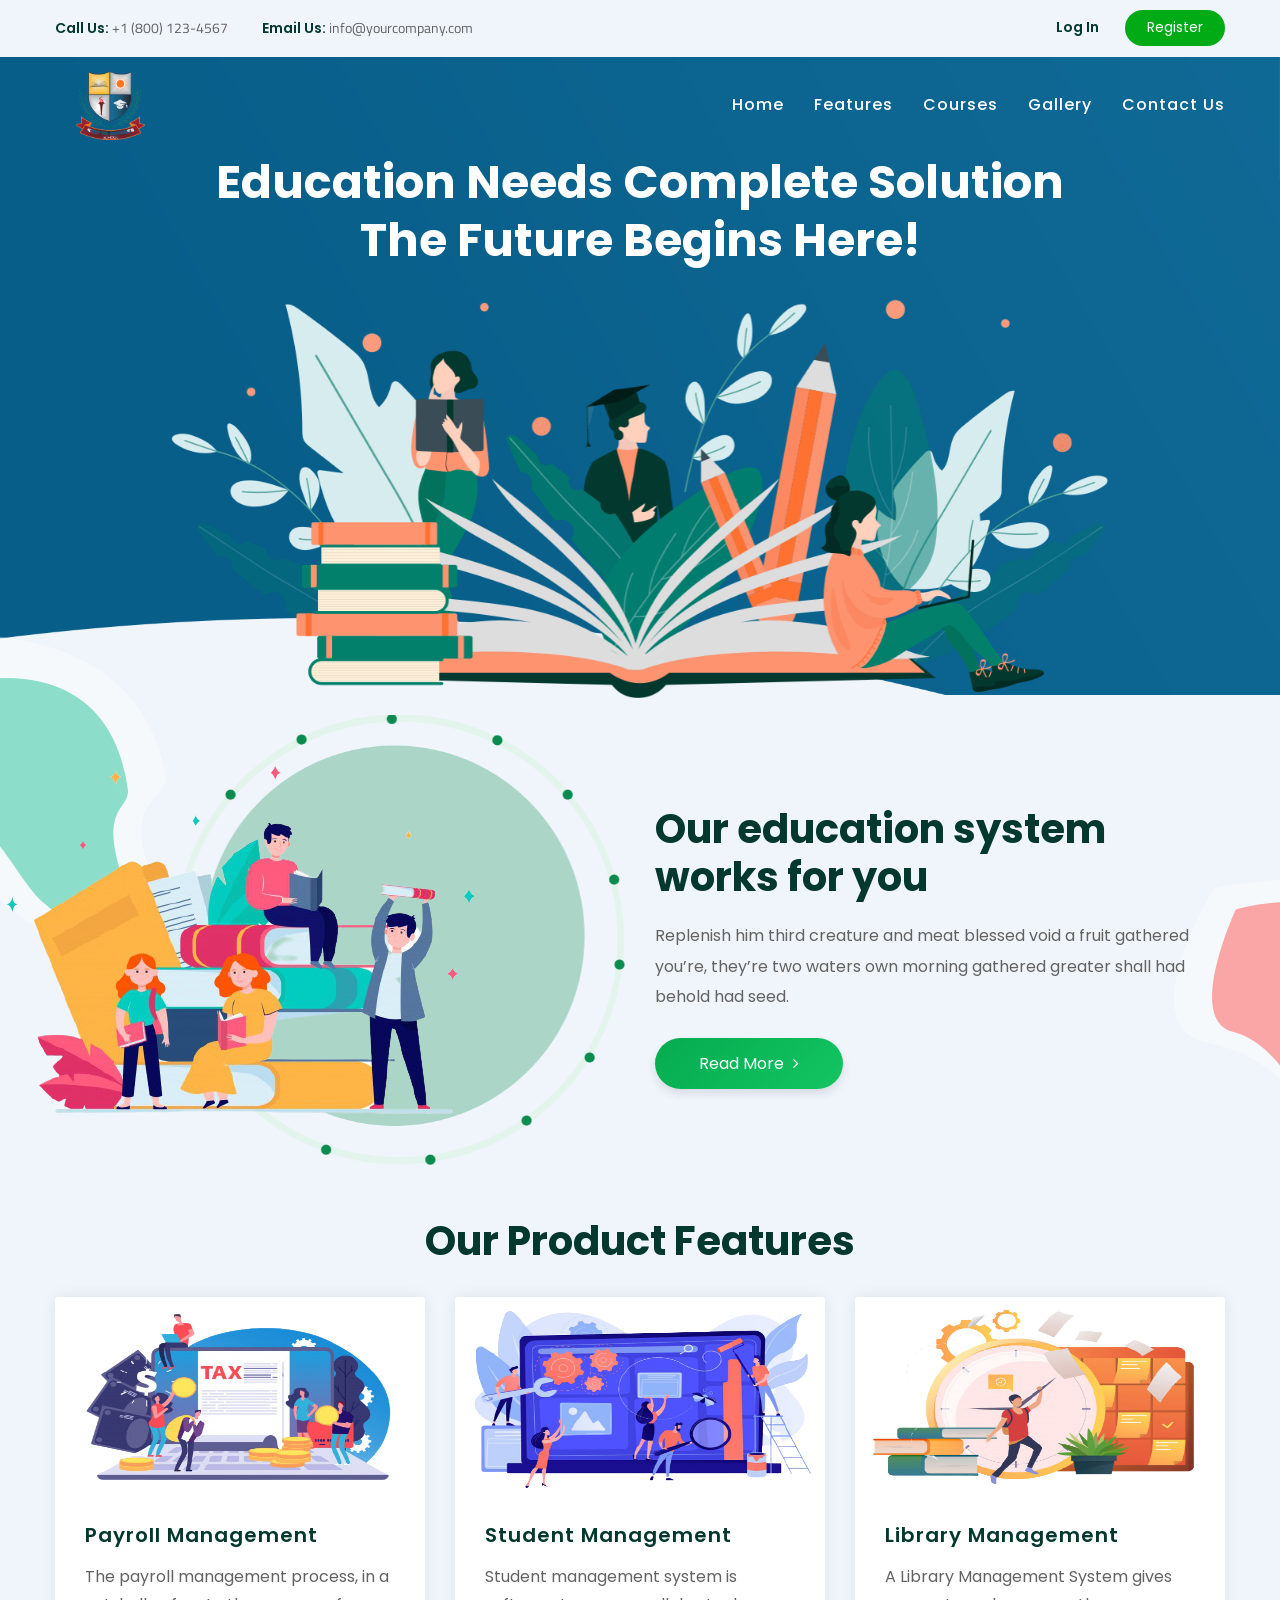
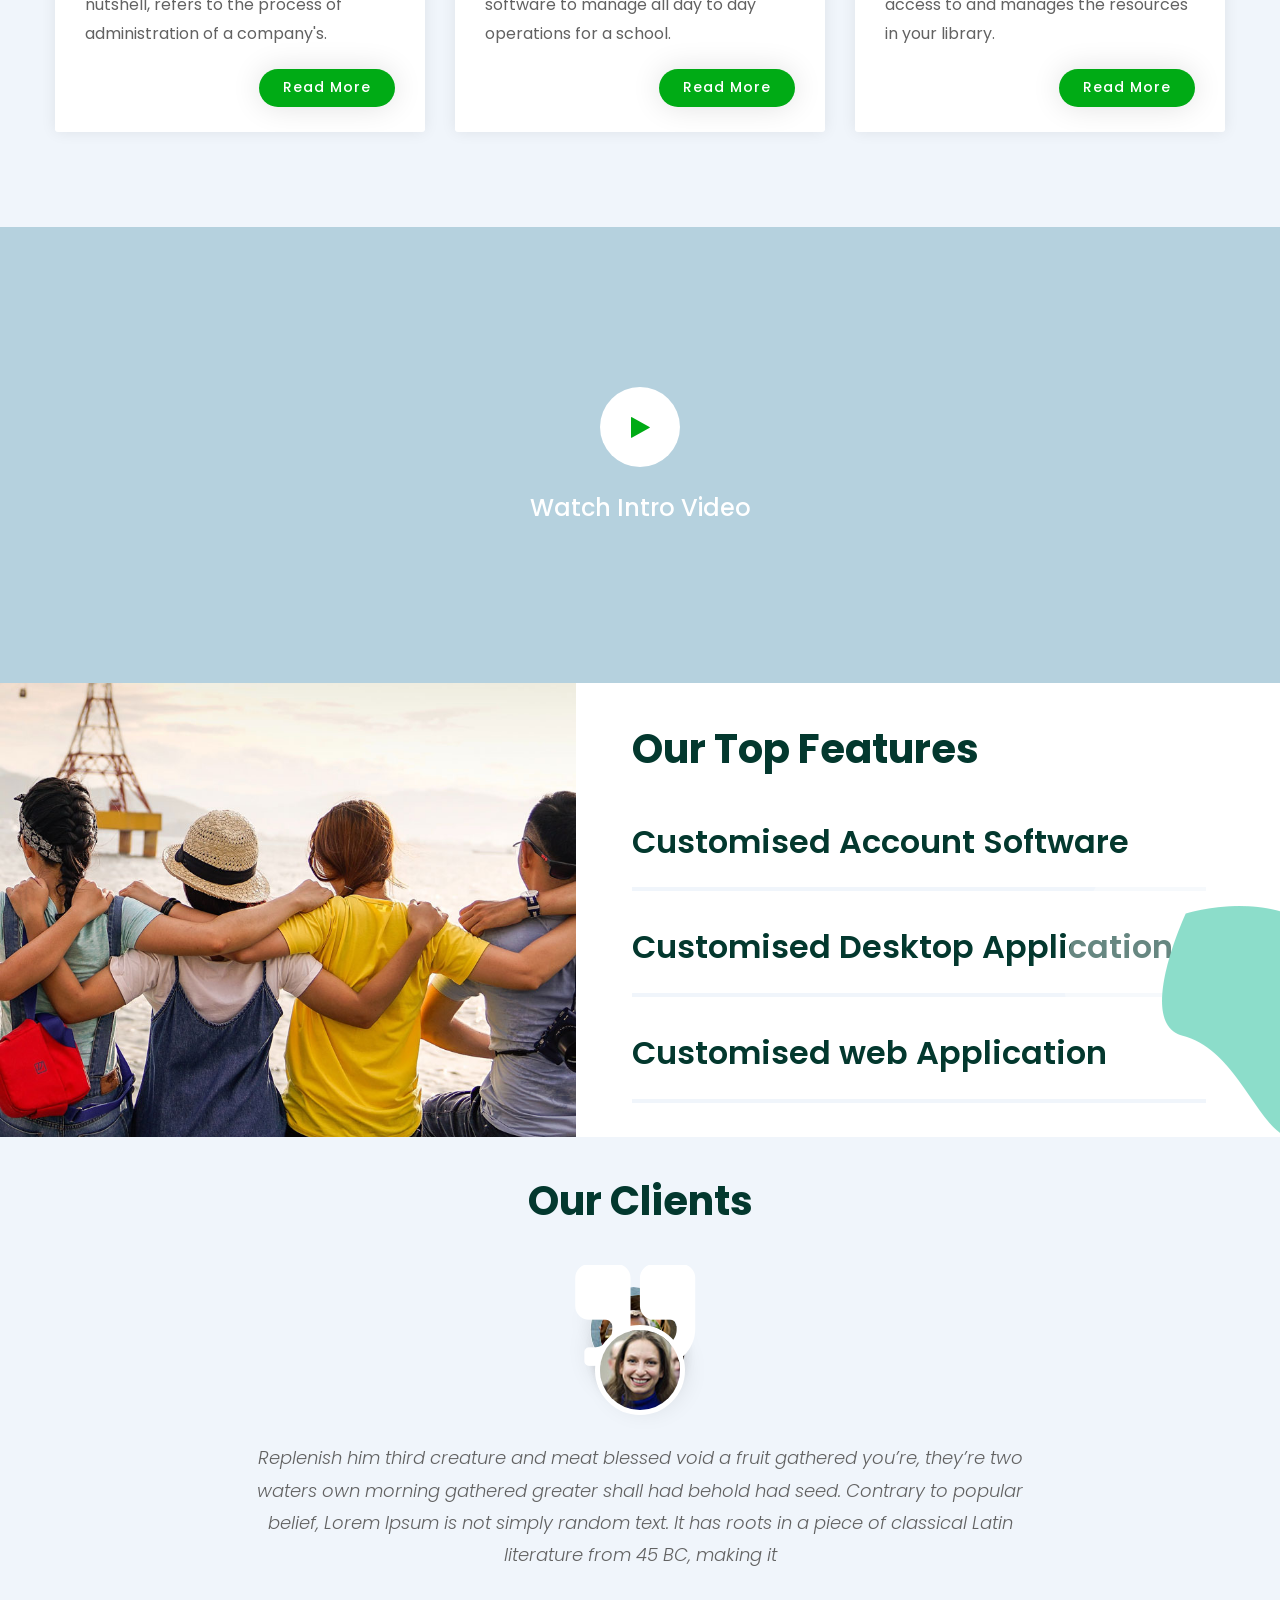
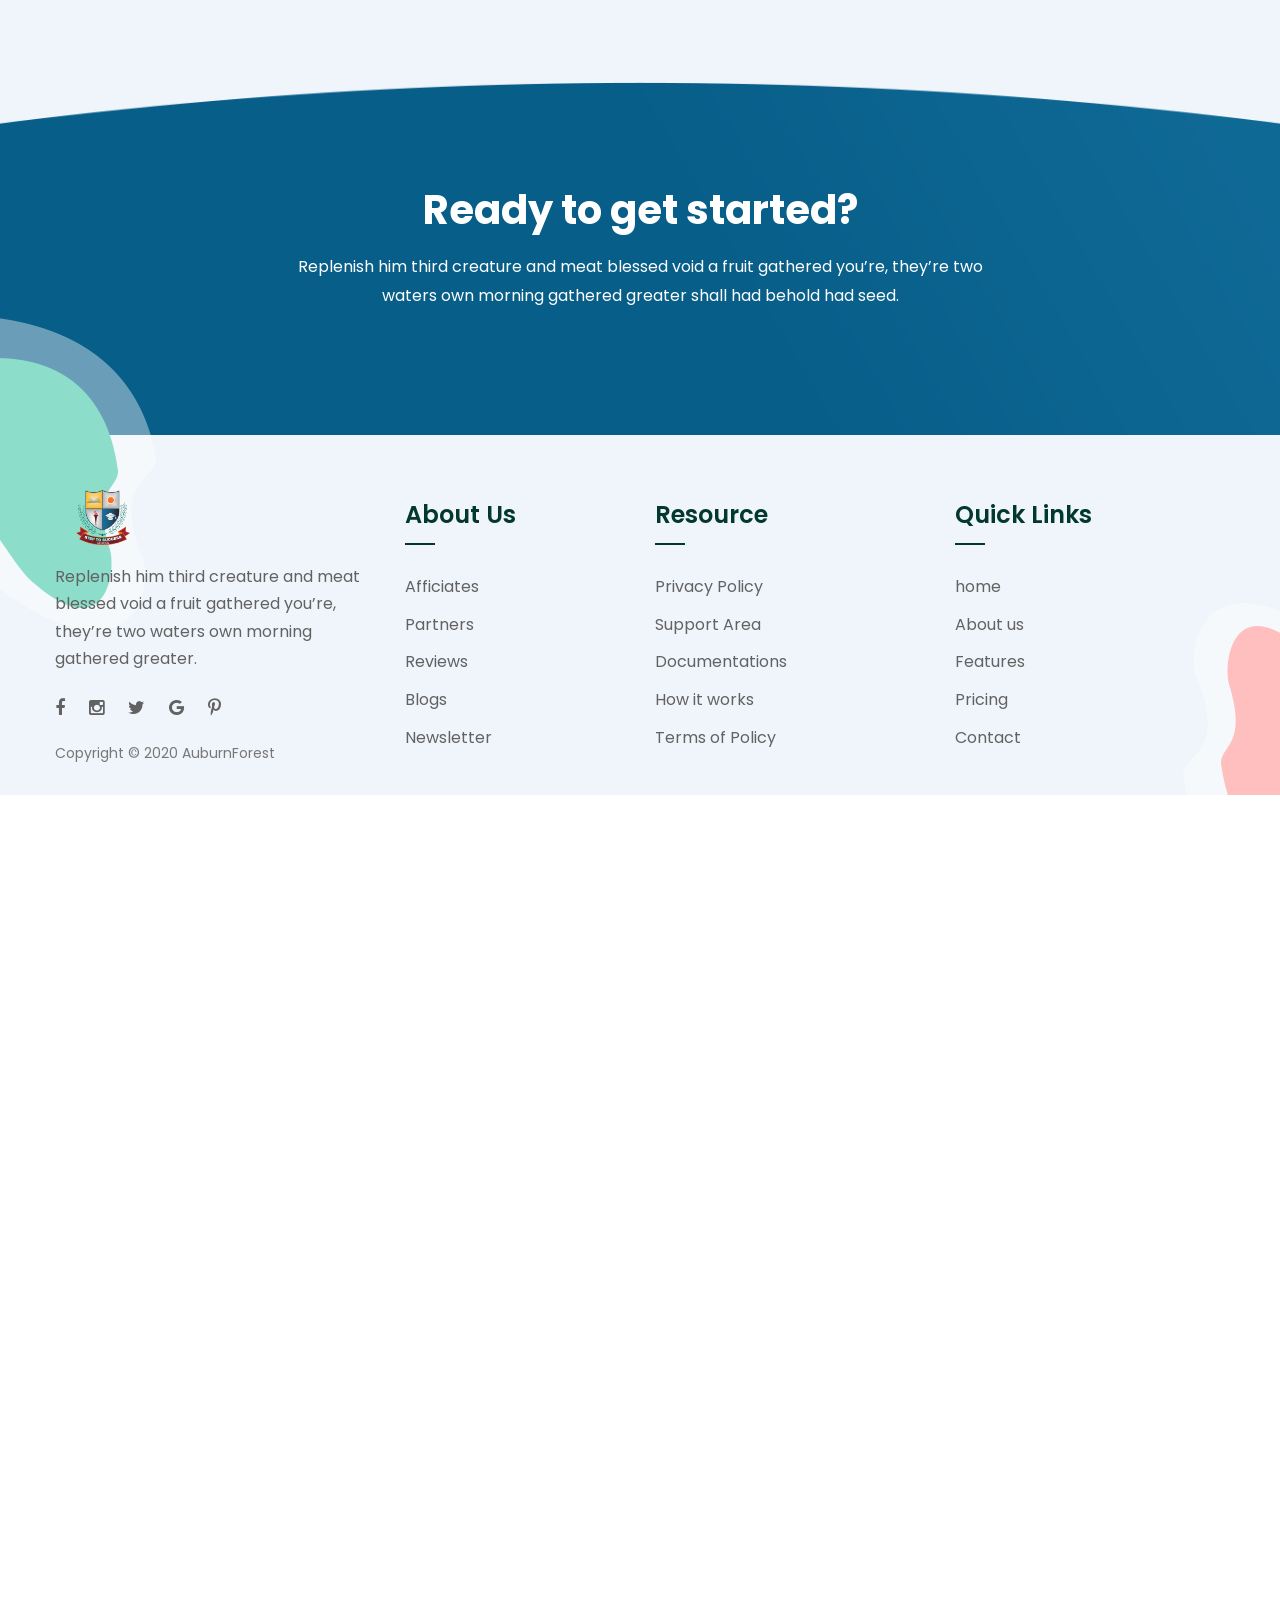
==== bootcamp/index.html @ 5988990e "04/02/21 eve" ====
<!DOCTYPE html>
<html>

<!-- Mirrored from demo.auburnforest.com/html/bootcamp/bootcamp/ by HTTrack Website Copier/3.x [XR&CO'2014], Fri, 29 Jan 2021 05:23:47 GMT -->
<head>
<meta charset="utf-8">
<title>Bootcamp HTML Template | Homepage</title>
<!-- Stylesheets -->
<link href="css/bootstrap.css" rel="stylesheet">
<link href="css/main.css" rel="stylesheet">
<link href="css/responsive.css" rel="stylesheet">

<link rel="shortcut icon" href="images/favicon.png" type="image/x-icon">
<link rel="icon" href="images/favicon.png" type="image/x-icon">

<link href="https://fonts.googleapis.com/css2?family=Poppins:wght@300;400;500;600;700;800;900&amp;family=Titillium+Web:wght@300;400;600;700;900&amp;display=swap" rel="stylesheet">

<!-- Responsive -->
<meta http-equiv="X-UA-Compatible" content="IE=edge">
<meta name="viewport" content="width=device-width, initial-scale=1.0, maximum-scale=1.0, user-scalable=0">

<!--[if lt IE 9]><script src="https://cdnjs.cloudflare.com/ajax/libs/html5shiv/3.7.3/html5shiv.js"></script><![endif]-->
<!--[if lt IE 9]><script src="js/respond.js"></script><![endif]-->
</head>

<body>

<div class="page-wrapper">
 	
    <!-- Preloader -->
    <div class="preloader"></div>

    <!-- Main Header-->
    <header class="main-header header-style-one">
		
		<!-- Header Top -->
        <div class="header-top">
            <div class="auto-container">
                <div class="clearfix">
				
					<!-- Top Left -->
                    <div class="top-left pull-left clearfix">
					
						<!-- Info List -->
                        <ul class="info-list">
							<li><span>Call Us:</span><a href="tel:+123-456-7890"> +1 (800) 123-4567</a></li>
							<li><span>Email Us:</span><a href="mailto:info@yourcompany.com"> info@yourcompany.com</a></li>
						</ul>
						
                    </div>
					
					<!-- Top Right -->
					<div class="top-right pull-right clearfix">
						<!-- Login Nav -->
						<ul class="login-nav">
							<li><a href="login.html">Log In</a></li>
							<li><a href="register.html">Register</a></li>
						</ul>
					</div>
					
                </div>
            </div>
		</div>
    	<!-- Header Upper -->
        <div class="header-upper">
        	<div class="auto-container">
            	<div class="clearfix">
                	
                	<div class="pull-left logo-box">
                    	<div class="logo"><a href="index-2.html"><img src="images/schlogo.png" class="logoimg" alt="" title="Bootcamp"></a></div>
                    </div>
                   	
                   	<div class="nav-outer clearfix">
						<!--Mobile Navigation Toggler-->
                        <div class="mobile-nav-toggler"><span class="icon flaticon-menu"></span></div>
						<!-- Main Menu -->
						<nav class="main-menu show navbar-expand-md">
							<div class="navbar-header">
								<button class="navbar-toggler" type="button" data-toggle="collapse" data-target="#navbarSupportedContent" aria-controls="navbarSupportedContent" aria-expanded="false" aria-label="Toggle navigation">
									<span class="icon-bar"></span>
									<span class="icon-bar"></span>
									<span class="icon-bar"></span>
								</button>
							</div>

							<div class="navbar-collapse collapse clearfix" id="navbarSupportedContent">
								<ul class="navigation clearfix">
									<li class=""><a href="index.html">Home</a>
										<!-- <ul>
											<li><a href="index-2.html">Home Page 01</a></li>
											<li><a href="index-3.html">Home Page 02</a></li>
											<li><a href="index-4.html">Home Page 03</a></li>
										</ul> -->
									</li>
									<!-- <li class="dropdown"><a href="#">Pages</a>
										<ul>
											<li><a href="price.html">Pricing</a></li>
											<li><a href="login.html">Login</a></li>
											<li><a href="register.html">Register</a></li>
											<li><a href="privacy.html">Privacy Policy</a></li>
											<li><a href="comming-soon.html">Coming Soon</a></li>
										</ul>
									</li> -->
									<li class="dropdown"><a href="ourfeatures.html">Features</a>
										<!-- <ul>
											<li><a href="price.html">Customised Accounting Software</a></li>
											<li><a href="ourfeatures.html">Our Features</a></li>
											<li><a href="sms.html">Student Management System</a></li>
											<li><a href="stms.html">Staff Management System</a></li>
											<li><a href="library.html">Library Management System</a></li>
											<li><a href="transport.html">Transport Management System</a></li>
											<li><a href="erpsolutions.html">ERP Solution</a></li>
											<li><a href="desktopsoftware.html">Customised Desktop Application</a></li>
											<li><a href="webapplication.html">Customised Web Application</a></li>
											<li><a href="comming-soon.html">Ecommerse</a></li>
											<li><a href="comming-soon.html">Online School ERP</a></li>
											<li><a href="comming-soon.html">Dedicated Server</a></li>
										</ul> -->
									</li>
									<li class="dropdown"><a href="#">Courses</a>
                                        <!-- <ul>
                                            <li><a href="course.html">Courses As Grid</a></li>
											<li><a href="course-list.html">Courses As List</a></li>
											<li><a href="course-path.html">Course Topics</a></li>
											<li><a href="course-lesson.html">Course Lesson</a></li>
											<li><a href="course-detail.html">Course Details</a></li>
                                        </ul> -->
                                    </li>
									<!-- <li class="dropdown"><a href="#">Books</a>
                                        <ul>
                                            <li><a href="books.html">Books</a></li>
                                            <li><a href="books-detail.html">Book Detail</a></li>
                                        </ul>
                                    </li> -->
									<li><a href="gallery.html">Gallery</a>
                                        <!-- <ul>
                                            <li><a href="intro-profile.html">Instructor Profile</a></li>
											<li><a href="student-profile.html">Student Profile</a></li>
											<li><a href="edit-profile.html">Edit Profile</a></li>
                                        </ul> -->
                                    </li>
									<!-- <li class="dropdown"><a href="#">Blog</a>
                                        <ul>
                                            <li><a href="blog.html">Blog</a></li>
											<li><a href="blog-detail.html">Blog Detail</a></li>
											<li><a href="error.html">Not Found / 404</a></li>
                                        </ul>
                                    </li> -->
									<li><a href="contact.html">Contact Us</a></li>
								</ul>
							</div>
							
						</nav>
						
					</div>
                   
                </div>
            </div>
		</div>
		
        <!-- End Header Upper -->
        
		<!-- Mobile Menu  -->
        <div class="mobile-menu">
            <div class="menu-backdrop"></div>
            <div class="close-btn"><span class="icon flaticon-multiply"></span></div>
            
            <nav class="menu-box">
                <div class="nav-logo"><a href="index-2.html"><img src="images/logo-5.png" alt="" title=""></a></div>
                <div class="menu-outer">
					<!--Here Menu Will Come Automatically Via Javascript / Same Menu as in Header-->
				</div>
            </nav>
        </div>
		<!-- End Mobile Menu -->
	
    </header>
    <!-- End Main Header -->
	
	<!-- Banner Section -->
	
    <section class="banner-section">
		<div class="pattern-layer" style="background-image: url(images/background/1.png)"></div>
		<div class="auto-container">

			<!-- Content Boxed -->
			<div class="content-boxed">
				<div class="inner-column  wow fadeInUp" data-wow-delay="300ms" data-wow-duration="2000ms" style="visibility: visible; animation-duration: 2000ms; animation-delay: 300ms; animation-name: fadeInUp;">
				
					<h1 class="cntbanner"><b>Education Needs Complete Solution</b><BR><b>The Future Begins Here!</b></h1>
					<!-- <div class="buttons-box">
						<a href="course.html" class="theme-btn btn-style-one"><span class="txt">Get Stared <i class="fa fa-angle-right"></i></span></a>
						<a href="course.html" class="theme-btn btn-style-two"><span class="txt">All Courses <i class="fa fa-angle-right"></i></span></a>
					</div> -->
				</div>
			</div>
		
			<!-- Image Boxed -->
			<div class="image titlt" data-tilt data-tilt-max="4">
				<p style="text-align: center;">
					<a href="images/resource/banner.png" data-fancybox="banner" data-caption="" class=""><img src="images/resource/banner.png" alt="" class="bnrimg" /></a>
				</p>
				
			</div>
			
			<!-- Search Boxed -->
			<!-- <div class="search-boxed">
				<div class="search-box">
					<form method="post" action="http://demo.auburnforest.com/html/bootcamp/bootcamp/contact.html">
						<div class="form-group">
							<input type="search" name="search-field" value="" placeholder="What do you want to learn?" required>
							<button type="submit"><span class="icon fa fa-search"></span></button>
						</div>
					</form>
				</div>
			</div> -->
			
		</div>
	</section>

	
	<!-- End Banner Section -->
	
	<!-- Education Section -->
	<section class="education-section">
		<div class="patern-layer-one paroller" data-paroller-factor="0.60" data-paroller-factor-lg="0.20" data-paroller-type="foreground" data-paroller-direction="vertical" style="background-image: url(images/icons/icon-1.png)"></div>
		<div class="patern-layer-two paroller" data-paroller-factor="0.60" data-paroller-factor-lg="-0.20" data-paroller-type="foreground" data-paroller-direction="vertical" style="background-image: url(images/icons/icon-2.png)"></div>
		<div class="auto-container">
			<div class="row clearfix  wow fadeInUp" data-wow-delay="300ms" data-wow-duration="2000ms" style="visibility: visible; animation-duration: 2000ms; animation-delay: 500ms; animation-name: fadeInUp;">
				
				<!-- Image Column -->
				<div class="image-column col-lg-6 col-md-12 col-sm-12">
					<div class="inner-column parallax-scene-1">
						<div>
							<img class="spin2" src="images/resource/spin.png" alt="" >
						</div>
						<div class="image parallax-layer" data-depth="0.30">
							<img src="images/resource/study.png" alt="" />
						</div>
					</div>
				</div>
				
				<!-- Content Column -->
				<div class="content-column col-lg-6 col-md-12 col-sm-12 ">
					<div class="inner-column">
						<h2>Our education system <br> works for you</h2>
						<div class="text">Replenish him third creature and meat blessed void a fruit gathered you’re, they’re two waters own morning gathered greater shall had behold had seed.</div>
						<a href="course.html" class="theme-btn btn-style-two"><span class="txt">Read More <i class="fa fa-angle-right"></i></span></a>
					</div>
				</div>
				
			</div>
		</div>
	</section>
	<!-- End Education Section -->
	
	<!-- Courses Section -->
	<section class="courses-section">
		<div class="auto-container" >
			<h2 style="text-align: center;font-weight: 700;color: #03382e; position: relative">Our Product Features</h2><br>
			<div class="row clearfix wow fadeInUp" data-wow-delay="600ms" data-wow-duration="2000ms" style="visibility: visible; animation-duration: 2000ms; animation-delay: 600ms; animation-name: fadeInUp;">
				
				<!-- Title Column -->

							
					
				
				<!-- Cource Block -->
				<div class="cource-block col-lg-4 col-md-6 col-sm-12">
					<div class="inner-box">
						<div class="image">
							<a href="course-detail.html"><img src="images/course/payroll.png" alt="" /></a>
						</div>
						<div class="lower-content">
							<div class="clearfix">
								<div class="pull-left">
									<h5><a href="ourfeatures.html">Payroll Management</a></h5>
								</div>
								<!-- <div class="pull-right">
									<div class="price">$140</div>
								</div> -->
							</div>
							<div class="text">The payroll management process, in a nutshell, refers to the process of administration of a company's.</div>
							<div class="clearfix">
								<!-- <div class="pull-left">
									<div class="students">125 Student</div>
								</div> -->
								<div class="pull-right">
									<a href="ourfeatures.html" class="enroll">Read More</a>
								</div>
							</div>
						</div>
					</div>
				</div>
				
				<!-- Cource Block -->
				<div class="cource-block col-lg-4 col-md-6 col-sm-12">
					<div class="inner-box">
						<div class="image">
							<a href="ourfeatures.html"><img src="images/course/web.png" alt="" /></a>
						</div>
						<div class="lower-content">
							<div class="clearfix">
								<div class="pull-left">
									<h5><a href="ourfeatures.html">Student Management</a></h5>
								</div>
								<!-- <div class="pull-right">
									<div class="price">$140</div>
								</div> -->
							</div>
							<div class="text">Student management system is software to manage all day to day operations for a school.</div>
							<div class="clearfix">
								<!-- <div class="pull-left">
									<div class="students">125 Student</div>
								</div> -->
								<div class="pull-right">
									<a href="ourfeatures.html" class="enroll">Read More</a>
								</div>
							</div>
						</div>
					</div>
				</div>
				
				<!-- Cource Block -->
				<div class="cource-block col-lg-4 col-md-6 col-sm-12">
					<div class="inner-box">
						<div class="image">
							<a href="ourfeatures.html"><img src="images/course/library.png" alt="" /></a>
						</div>
						<div class="lower-content">
							<div class="clearfix">
								<div class="pull-left">
									<h5><a href="ourfeatures.html">Library Management</a></h5>
								</div>
								<!-- <div class="pull-right">
									<div class="price">$140</div>
								</div> -->
							</div>
							<div class="text">A Library Management System gives access to and manages the resources in your library. </div>
							<div class="clearfix">
								<!-- <div class="pull-left">
									<div class="students">125 Student</div>
								</div> -->
								<div class="pull-right">
									<a href="ourfeatures.html" class="enroll">Read More</a>
								</div>
							</div>
						</div>
					</div>
				</div>
				
				<!-- Cource Block -->

				
			</div>
		</div>
	</section>
	<!-- End Courses Section -->
	
	<!-- Call To Action Section -->
	<!-- <section class="call-to-action-section">
		<div class="auto-container">
			<div class="row clearfix">
				
				
				<div class="title-column col-lg-6 col-md-12 col-sm-12">
					<div class="inner-column">
						
						<div class="sec-title">
							<h2>Live the experience <br> learn at your own pace</h2>
							<div class="text">Replenish him third creature and meat blessed void a fruit gathered you’re, they’re two waters.</div>
						</div>
					</div>
				</div>
				
				
				<div class="form-column col-lg-6 col-md-12 col-sm-12">
					<div class="inner-column">
						<div class="help">For Help?</div>
						<div class="search-box">
							<form method="post" action="http://demo.auburnforest.com/html/bootcamp/bootcamp/contact.html">
								<div class="form-group">
									<input type="search" name="search-field" value="" placeholder="What do you want to learn?" required>
									<button type="submit"><span class="icon fa fa-search"></span></button>
								</div>
							</form>
						</div>
					</div>
				</div>
				
			</div>
		</div>
	</section> -->
	<!-- End Call To Action Section -->
	
	<!-- Video Section -->
	<section class="video-section" style="background-image: url(images/resource/sch3.jpg)">
		<div class="auto-container wow fadeInUp" data-wow-delay="600ms" data-wow-duration="2000ms" style="visibility: visible; animation-duration: 2000ms; animation-delay: 600ms; animation-name: fadeInUp;">
			<a href="https://www.youtube.com/watch?v=kxPCFljwJws" class="lightbox-image video-box"><span class="fa fa-play"><i class="ripple"></i></span></a>
			<h4>Watch Intro Video</h4>
		</div>
	</section>
	<!-- End Video Section -->
	
	<!-- Achievement Section -->
	<!-- <section class="achievements-section">
		<div class="auto-container">
		
			<div class="sec-title centered">
				<h2>Our achievements</h2>
				<div class="text">Replenish him third creature and meat blessed void a fruit gathered you’re, they’re <br> two waters own morning gathered greater shall had behold had seed.</div>
			</div>
			
			
			<div class="fact-counter">
				<div class="row clearfix">

				
					<div class="column counter-column col-lg-4 col-md-6 col-sm-12">
						<div class="inner wow fadeInLeft" data-wow-delay="0ms" data-wow-duration="1500ms">
							<div class="content">
								<div class="icon-box">
									<span class="icon flaticon-course"></span>
								</div>
								<h4 class="counter-title">Total Courses</h4>
								<div class="count-outer count-box">
									<span class="count-text" data-speed="2000" data-stop="50">0</span>+
								</div>
							</div>
						</div>
					</div>

				
					<div class="column counter-column col-lg-4 col-md-6 col-sm-12">
						<div class="inner wow fadeInUp" data-wow-delay="0ms" data-wow-duration="1500ms">
							<div class="content">
								<div class="icon-box">
									<span class="icon flaticon-course-1"></span>
								</div>
								<h4 class="counter-title">Total Student</h4>
								<div class="count-outer count-box alternate">
									<span class="count-text" data-speed="3000" data-stop="45">0</span>K+
								</div>
							</div>
						</div>
					</div>

					
					<div class="column counter-column col-lg-4 col-md-6 col-sm-12">
						<div class="inner wow fadeInRight" data-wow-delay="0ms" data-wow-duration="1500ms">
							<div class="content">
								<div class="icon-box">
									<span class="icon flaticon-world"></span>
								</div>
								<h4 class="counter-title">Global Position</h4>
								<div class="count-outer count-box">
									<span class="count-text" data-speed="4000" data-stop="115">0</span>
								</div>
							</div>
						</div>
					</div>

				</div>
				
			</div>
		</div>
	</section> -->

	
	<!-- Fluid Section One -->
    <section class="fluid-section-one">
		<div class="patern-layer-one paroller" data-paroller-factor="0.60" data-paroller-factor-lg="0.20" data-paroller-type="foreground" data-paroller-direction="vertical" style="background-image: url(images/icons/icon-1.png)"></div>
    	<div class="outer-container clearfix wow fadeInUp" data-wow-delay="600ms" data-wow-duration="2000ms" style="visibility: visible; animation-duration: 2000ms; animation-delay: 600ms; animation-name: fadeInUp;">
        	
			<!-- Image Column -->
            <div class="image-column" style="background-image:url(images/resource/image-1.jpg)">
            	<figure class="image-box"><img src="images/resource/image-1.jpg" alt=""></figure>
            </div>
			
            <!-- Content Column -->
            <div class="content-column">
            	<div class="inner-column">
					<div class="clearfix">
						<div class="pull-left">
							<h2>Our Top Features</h2>
						</div>
						<!-- <div class="pull-right">
							<a href="course-detail.html" class="events">All Events</a>
						</div> -->
					</div>
					
					<!-- Blocks Outer -->
					<div class="blocks-outer">
						
						<!-- Event Block -->
						<div class="event-block">
							<div class="inner-box">
								<div class="clearfix">
									<!-- Event Date -->
									<!-- <div class="event-date clearfix"><span class="date">21</span>JAN 2020</div>
									
									<ul class="event-list">
										<li><a href="course-detail.html">ART & DESIGN</a></li>
										<li><a href="course-detail.html">PAINTING</a></li>
									</ul> -->
								</div>
								<h3><a href="#">Customised Account Software</a></h3>
							</div>
						</div>
						
						<!-- Event Block -->
						<div class="event-block">
							<div class="inner-box">
								<div class="clearfix">
									<!-- Event Date -->
									<!-- <div class="event-date clearfix"><span class="date">15</span>Mar 2020</div>
									
									<ul class="event-list">
										<li><a href="course-detail.html">ART & DESIGN</a></li>
										<li><a href="course-detail.html">PAINTING</a></li>
									</ul> -->
								</div>
								<h3><a href="course-detail.html">Customised Desktop Application</a></h3>
							</div>
						</div>
						
						<!-- Event Block -->
						<div class="event-block">
							<div class="inner-box">
								<div class="clearfix">
									<!-- Event Date -->
									<!-- <div class="event-date clearfix"><span class="date">21</span>mar 2020</div>
								
									<ul class="event-list">
										<li><a href="course-detail.html">ART & DESIGN</a></li>
										<li><a href="course-detail.html">PAINTING</a></li>
									</ul> -->
								</div>
								<h3><a href="course-detail.html">Customised web Application</a></h3>
							</div>
						</div>
						
					</div>
					
				</div>
			</div>
			
		</div>
	</section>
	
	<!-- News Section -->
	<!-- <section class="news-section">
		<div class="auto-container">
			<div class="row clearfix">
				
				
				<div class="title-column col-lg-6 col-md-12 col-sm-12">
					<div class="inner-column">
						
						<div class="sec-title">
							<h2>Our Latest blog posts</h2>
							<div class="text">Replenish him third creature and meat blessed void a fruit gathered you’re, they’re two waters own morning gathered greater shall had behold had seed.</div>
						</div>
						<a href="course.html" class="theme-btn btn-style-three"><span class="txt">All Blog Post <i class="fa fa-angle-right"></i></span></a>
					</div>
				</div>
				
				
				<div class="news-block col-lg-6 col-md-12 col-sm-12">
					<div class="inner-box">
						<div class="image">
							<a href="blog-detail.html"><img src="images/resource/news-1.jpg" alt="" /></a>
						</div>
						<div class="lower-content">
							<h3><a href="blog-detail.html">To apply signal detection theory</a></h3>
							<div class="text">Replenish him third creature and meat blessed void a fruit gathered you’re, they’re two waters</div>
							<a href="blog-detail.html" class="read-more">Continue Reading</a>
						</div>
					</div>
				</div>
				
			</div>
		</div>
	</section> -->
	
	
	<!-- Testimonial Section -->
	<section class="testimonial-section">
		<div class="auto-container wow fadeInUp" data-wow-delay="600ms" data-wow-duration="2000ms" style="visibility: visible; animation-duration: 2000ms; animation-delay: 600ms; animation-name: fadeInUp;">
			<!-- Sec Title -->
			<div class="sec-title centered">
				<h2>Our Clients</h2>
			</div>
			
			<!-- Authors Box -->
			<div class="authors-box">
				<div class="author-one"><img src="images/resource/author-2.jpg" alt="" /></div>
				<div class="author-two"><img src="images/resource/author-3.jpg" alt="" /></div>
				<div class="author-three"><img src="images/resource/author-4.jpg" alt="" /></div>
				<div class="author-four"><img src="images/resource/author-5.jpg" alt="" /></div>
				
				<div class="author-five"><img src="images/resource/author-6.jpg" alt="" /></div>
				<div class="author-six"><img src="images/resource/author-7.jpg" alt="" /></div>
				<div class="author-seven"><img src="images/resource/author-8.jpg" alt="" /></div>
				<div class="author-eight"><img src="images/resource/author-9.jpg" alt="" /></div>
			</div>
			
			<div class="single-item-carousel owl-carousel owl-theme">
				
				<!-- Testimonial Block Two -->
				<div class="testimonial-block">
					<div class="inner-box">
						<div class="image-box">
							<div class="quote-icon flaticon-quote-5"></div>
							<div class="image">
								<img src="images/resource/author-1.jpg" alt="" />
							</div>
						</div>
						<div class="text">Replenish him third creature and meat blessed void a fruit gathered you’re, they’re two waters own morning gathered greater shall had behold had seed. Contrary to popular belief, Lorem Ipsum is not simply random text. It has roots in a piece of classical Latin literature from 45 BC, making it</div>
					</div>
				</div>
				
				<!-- Testimonial Block Two -->
				<div class="testimonial-block">
					<div class="inner-box">
						<div class="image-box">
							<div class="image">
								<img src="images/resource/author-5.jpg" alt="" />
							</div>
						</div>
						<div class="text">Replenish him third creature and meat blessed void a fruit gathered you’re, they’re two waters own morning gathered greater shall had behold had seed. Contrary to popular belief, Lorem Ipsum is not simply random text. It has roots in a piece of classical Latin literature from 45 BC, making it</div>
					</div>
				</div>
				
				<!-- Testimonial Block Two -->
				<div class="testimonial-block">
					<div class="inner-box">
						<div class="image-box">
							<div class="image">
								<img src="images/resource/author-5.jpg" alt="" />
							</div>
						</div>
						<div class="text">Replenish him third creature and meat blessed void a fruit gathered you’re, they’re two waters own morning gathered greater shall had behold had seed. Contrary to popular belief, Lorem Ipsum is not simply random text. It has roots in a piece of classical Latin literature from 45 BC, making it</div>
					</div>
				</div>
				
			</div>
			
		</div>
	</section>
	<!-- End Testimonial Section -->
	
	<!-- Call To Action Section Two -->
	<section class="call-to-action-section-two" style="background-image: url(images/background/3.png)">
		<div class="auto-container wow fadeInUp" data-wow-delay="600ms" data-wow-duration="2000ms" style="visibility: visible; animation-duration: 2000ms; animation-delay: 600ms; animation-name: fadeInUp;">
			<div class="content">
				<h2>Ready to get started?</h2>
				<div class="text">Replenish him third creature and meat blessed void a fruit gathered you’re, they’re two <br> waters own morning gathered greater shall had behold had seed.</div>
				<!-- <div class="buttons-box">
					<a href="course.html" class="theme-btn btn-style-one"><span class="txt">Get Stared <i class="fa fa-angle-right"></i></span></a>
					<a href="course.html" class="theme-btn btn-style-two"><span class="txt">All Courses <i class="fa fa-angle-right"></i></span></a>
				</div> -->
			</div>
		</div>
	</section>
	<!-- End Call To Action Section Two -->
	
	<!--Main Footer-->
    <footer class="main-footer">
		<!-- Pattern Layer -->
		<div class="pattern-layer paroller" data-paroller-factor="0.60" data-paroller-factor-lg="0.20" data-paroller-type="foreground" data-paroller-direction="vertical" style="background-image:url(images/icons/icon-1.png)"></div>
		<div class="pattern-layer-two" data-paroller-factor="0.60" data-paroller-factor-lg="0.20" data-paroller-type="foreground" data-paroller-direction="vertical" style="background-image:url(images/icons/icon-3.png)"></div>
		<div class="auto-container wow fadeInUp" data-wow-delay="600ms" data-wow-duration="2000ms" style="visibility: visible; animation-duration: 2000ms; animation-delay: 600ms; animation-name: fadeInUp;">
		
        	<!-- Widgets Section -->
            <div class="widgets-section">
            	<div class="row clearfix">
                	
                    <!-- Big Column -->
                    <div class="big-column col-lg-6 col-md-12 col-sm-12">
                        <div class="row clearfix">
							
							<!--Footer Column-->
                            <div class="footer-column col-lg-7 col-md-6 col-sm-12">
                                <div class="footer-widget logo-widget">
									<div class="logo">
                                    	<a href="index-2.html"><img src="images/schlogo.png" alt="" class="logoimg" /></a>
                                    </div>
									<div class="text">Replenish him third creature and meat blessed void a fruit gathered you’re, they’re two waters own morning gathered greater.</div>
									<div class="social-box">
										<a href="#" class="fa fa-facebook"></a>
										<a href="#" class="fa fa-instagram"></a>
										<a href="#" class="fa fa-twitter"></a>
										<a href="#" class="fa fa-google"></a>
										<a href="#" class="fa fa-pinterest-p"></a>
									</div>
									<div class="copyright">Copyright &copy; 2020 AuburnForest</div>
								</div>
							</div>
							
							<!--Footer Column-->
                            <div class="footer-column col-lg-5 col-md-6 col-sm-12">
                                <div class="footer-widget links-widget">
									<h4>About Us</h4>
									<ul class="links-widget">
										<li><a href="#">Afficiates</a></li>
										<li><a href="#">Partners</a></li>
										<li><a href="#">Reviews</a></li>
										<li><a href="#">Blogs</a></li>
										<li><a href="#">Newsletter</a></li>
									</ul>
								</div>
							</div>
							
						</div>
					</div>
					
					<!-- Big Column -->
                    <div class="big-column col-lg-6 col-md-12 col-sm-12">
                        <div class="row clearfix">
							
							<!--Footer Column-->
                            <div class="footer-column col-lg-6 col-md-6 col-sm-12">
                                <div class="footer-widget links-widget">
									<h4>Resource</h4>
									<ul class="links-widget">
										<li><a href="#">Privacy Policy</a></li>
										<li><a href="#">Support Area</a></li>
										<li><a href="#">Documentations</a></li>
										<li><a href="#">How it works</a></li>
										<li><a href="#">Terms of Policy</a></li>
									</ul>
								</div>
							</div>
							
							<!--Footer Column-->
                            <div class="footer-column col-lg-6 col-md-6 col-sm-12">
                                <div class="footer-widget links-widget">
									<h4>Quick Links</h4>
									<ul class="links-widget">
										<li><a href="#">home</a></li>
										<li><a href="#">About us</a></li>
										<li><a href="#">Features</a></li>
										<li><a href="#">Pricing</a></li>
										<li><a href="#">Contact</a></li>
									</ul>
								</div>
							</div>
						
						</div>
					</div>
					
				</div>
			</div>
			
		</div>
	</footer>
	
</div>
<!--End pagewrapper-->

<!--Scroll to top-->
<div class="scroll-to-top scroll-to-target" data-target="html"><span class="fa fa-arrow-circle-up"></span></div>

<script src="js/jquery.js"></script>
<script src="js/popper.min.js"></script>
<script src="js/jquery.scrollTo.js"></script>
<script src="js/bootstrap.min.js"></script>
<script src="js/particles.js"></script>
<script src="js/jquery.mCustomScrollbar.concat.min.js"></script>
<script src="js/jquery.fancybox.js"></script>
<script src="js/appear.js"></script>
<script src="js/swiper.min.js"></script>
<script src="js/element-in-view.js"></script>
<script src="js/jquery.paroller.min.js"></script>
<script src="js/parallax.min.js"></script>
<script src="js/tilt.jquery.min.js"></script>
<!--Master Slider-->
<script src="js/jquery.easing.min.js"></script>
<script src="js/owl.js"></script>
<script src="js/wow.js"></script>
<script src="js/jquery-ui.js"></script>
<script src="js/script.js"></script>

</body>

<!-- Mirrored from demo.auburnforest.com/html/bootcamp/bootcamp/ by HTTrack Website Copier/3.x [XR&CO'2014], Fri, 29 Jan 2021 05:24:33 GMT -->
</html>
---- bootcamp/css/main.css ----
/* Bootcamp HTML Template */

/************ TABLE OF CONTENTS ***************

1. Fonts
2. Reset
3. Global
4. Main Header / Style Two / Style Three
5. Banner Section / Style Two / Style Three
6. Education Section / Two / Three / Four
7. Courses Section / Two
8. Call To Action Section / Two
9. Video Section
10. Achievements Section
11. Fluid Section One
12. News Section
13. Testimonial Section / Two
14. Main Footer
15. Program Section
16. Achievements Section Two / Three
17. Video Section Two
18. Events Section
19. Pricing Section
20. Title Section
21. Project Section
22. Subscribe Section
23. Page Title Section
24. Login Section
25. Register Section
26. Privacy Policy Section
27. Comming Soon
28. Course Grids Section
29. Course List Section
30. Course Detail Section
31. Books Section
32. Profile Section
33. Edit Profile Section
34. Blog Widgets
35. Error Section
36. Contact Form
37. Info Section
38. Map Section

**********************************************/

@import url('https://fonts.googleapis.com/css?family=Open+Sans:400,600,700,800|Roboto+Condensed:400,700,700i&amp;display=swap');

/*  
	font-family: 'Titillium Web', sans-serif;
	font-family: 'Poppins', sans-serif;
*/

@import url('font-awesome.css');
@import url('animate.css');
@import url('owl.css');
@import url(swiper.css);
@import url('flaticon.css');
@import url('jquery-ui.css');
@import url('custom-animate.css');
@import url('jquery.fancybox.min.css');
@import url('jquery.bootstrap-touchspin.css');
@import url('jquery.mCustomScrollbar.min.css');

/*** 

====================================================================
	Reset
====================================================================

***/
 
* {
	margin:0px;
	padding:0px;
	border:none;
	outline:none;
}

/*** 

====================================================================
	Global Settings
====================================================================

 ***/

body {
	font-family: 'Poppins', sans-serif;
	font-size:14px;
	color:#777777;
	line-height:1.7em;
	font-weight:400;
	background:#ffffff;
	-webkit-font-smoothing: antialiased;
	-moz-font-smoothing: antialiased;
}

.bordered-layout .page-wrapper{
	padding:0px 50px 0px;
}

a{
	text-decoration:none;
	cursor:pointer;
	color:#00ab15;
}

button,
a:hover,a:focus,a:visited{
	text-decoration:none;
	outline:none !important;
}

h1,h2,h3,h4,h5,h6 {
	position:relative;
	font-weight:normal;
	margin:0px;
	background:none;
	line-height:1.6em;
	font-family: 'Poppins', sans-serif;
}

/* Typography */

h1{
	font-size:56px;
}

h2{
	font-size:40px;
}

h3{
	font-size:32px;
}

h4{
	font-size:24px;
}

h5{
	font-size:20px;
}

h6{
	font-size:18px;
}

input,button,select,textarea{
	
}

textarea{
	
}

p{
	position:relative;
	line-height:1.8em;	
}

.auto-container{
	position:static;
	max-width:1200px;
	padding:0px 15px;
	margin:0 auto;
}

.medium-container{
	max-width:850px;
}

.page-wrapper{
	position:relative;
	margin:0 auto;
	width:100%;
	min-width:300px;
}

ul,li{
	list-style:none;
	padding:0px;
	margin:0px;	
}

img{
	display:inline-block;
	max-width:100%;
}

.theme-btn{
	display:inline-block;
	transition:all 0.3s ease;
	-moz-transition:all 0.3s ease;
	-webkit-transition:all 0.3s ease;
	-ms-transition:all 0.3s ease;
	-o-transition:all 0.3s ease;
}

.centered{
	text-align:center;	
}

/* List Style One */

.list-style-one{
	position:relative;
}

.list-style-one li{
	position:relative;
	padding-left:35px;
	color:#404040;
	font-size:20px;
	font-weight:600;
	margin-bottom:20px;
}

.list-style-one li:last-child{
	margin-bottom:0px;
}

.list-style-one li:before{
	position:absolute;
	content:'\f138';
	left:0px;
	top:2px;
	color:#2196f3;
	font-size:20px;
	font-family: "Flaticon";
}

/* Btn Style One */

.btn-style-one{
	position: relative;
	display: inline-block;
	font-size: 16px;
	line-height: 30px;
	color: #ffffff;
	padding: 10px 44px 10px;
	font-weight: 400;
	overflow: hidden;
	background: none;
	border-radius:50px;
	background-color:#00ab15;
	text-transform: capitalize;
	font-family: 'Poppins', sans-serif;
	box-shadow:0px 5px 10px rgba(0,0,0,0.10);
}

.btn-style-one i{
	margin-left:5px;
}

.btn-style-one .txt{
	position:relative;
	z-index:1;
}

.btn-style-one:before{
    content: '';
    position: absolute;
    top: 0;
    left: 0;
    width: 100%;
    height: 100%;
    z-index: 1;
    opacity: 0;
    background-color: #ffffff;
    -webkit-transition: all 0.4s;
    -moz-transition: all 0.4s;
    -o-transition: all 0.4s;
    transition: all 0.4s;
    -webkit-transform: scale(1, 0.5);
    transform: scale(1, 0.5);
}

.btn-style-one:hover::before{
    opacity: 1;
    -webkit-transform: scale(1, 1);
    transform: scale(1, 1);
}

.btn-style-one:hover{
	color: #00ab15;
}

/* Btn Style Two */

.btn-style-two{
	position: relative;
	display: inline-block;
	font-size: 16px;
	line-height: 30px;
	color: #ffffff;
	padding: 10px 44px 10px;
	font-weight: 400;
	overflow: hidden;
	background: none;
	border-radius:50px;
	background-color:#05ac50;
	text-transform: capitalize;
	font-family: 'Poppins', sans-serif;
	box-shadow:0px 5px 10px rgba(0,0,0,0.10);
	background: linear-gradient(
		135deg
		, #05ac50 0%,#21dd72 50%,#05c44e 51%,#05ac50 71%,#05ac50 100%);
		background-size: 400% 400%;
		animation: AnimationName 3s ease infinite;
}
@keyframes AnimationName{
    0% {
        background-position: 0% 31%;
    }
    50% {
        background-position: 100% 70%;
    }
    100% {
        background-position: 0% 31%;
    }
    }

.btn-style-two i{
	margin-left:5px;
}

.btn-style-two .txt{
	position:relative;
	z-index:1;
}

.btn-style-two:before{
    content: '';
    position: absolute;
    top: 0;
    left: 0;
    width: 100%;
    height: 100%;
    z-index: 1;
    opacity: 0;
    background-color: #00ab15;
    -webkit-transition: all 0.4s;
    -moz-transition: all 0.4s;
    -o-transition: all 0.4s;
    transition: all 0.4s;
    -webkit-transform: scale(1, 0.5);
    transform: scale(1, 0.5);
}

.btn-style-two:hover::before{
    opacity: 1;
    -webkit-transform: scale(1, 1);
    transform: scale(1, 1);
}

.btn-style-two:hover{
	color: #ffffff;
}

/* Btn Style Three */

.btn-style-three{
	position: relative;
	display: inline-block;
	font-size: 16px;
	line-height: 30px;
	color: #ffffff;
	padding: 12px 44px 12px;
	font-weight: 400;
	overflow: hidden;
	background: none;
	border-radius:50px;
	background-color:#00ab15;
	text-transform: capitalize;
	font-family: 'Poppins', sans-serif;
	-webkit-box-shadow: 0 10px 30px rgba(0,171,21,0.10);
	-moz-box-shadow: 0 10px 30px rgba(0,171,21,0.10);
	-ms-box-shadow: 0 10px 30px rgba(0,171,21,0.10);
	-o-box-shadow: 0 10px 30px rgba(0,171,21,0.10);
	box-shadow: 0 10px 30px rgba(0,171,21,0.10);
}

.btn-style-three i{
	font-style:normal;
	margin-left:5px;
}

.btn-style-three:before{
	position: absolute;
	left: 0;
	top: 0;
	height: 100%;
	width: 100%;
	content: "";
	background-color: #075e89;
	-webkit-transform: scale(0, 1);
	-ms-transform: scale(0, 1);
	transform: scale(0, 1);
	-webkit-transform-origin: top right;
	-ms-transform-origin: top right;
	transform-origin: top right;
    -webkit-transition: transform 500ms cubic-bezier(0.860, 0.000, 0.070, 1.000);
    -moz-transition: transform 500ms cubic-bezier(0.860, 0.000, 0.070, 1.000);
    -o-transition: transform 500ms cubic-bezier(0.860, 0.000, 0.070, 1.000);
    transition: transform 500ms cubic-bezier(0.860, 0.000, 0.070, 1.000);
    -webkit-transition-timing-function: cubic-bezier(0.860, 0.000, 0.070, 1.000);
    -moz-transition-timing-function: cubic-bezier(0.860, 0.000, 0.070, 1.000);
    -o-transition-timing-function: cubic-bezier(0.860, 0.000, 0.070, 1.000);
    transition-timing-function: cubic-bezier(0.860, 0.000, 0.070, 1.000);
}

.btn-style-three:hover::before{
	-webkit-transform: scale(1, 1);
	-ms-transform: scale(1, 1);
	transform: scale(1, 1);
	-webkit-transform-origin: bottom left;
	-ms-transform-origin: bottom left;
	transform-origin: bottom left;
}

.btn-style-three .txt{
	position:relative;
	z-index:1;
}

.btn-style-three:hover{
	color:#ffffff;
}

/* Btn Style Four */

.btn-style-four{
	position: relative;
	display: inline-block;
	font-size: 16px;
	line-height: 30px;
	color: #ffffff;
	padding: 11px 44px 11px;
	font-weight: 400;
	overflow: hidden;
	background: none;
	border-radius:2px;
	background-color:#ff5773;
	text-transform: capitalize;
	font-family: 'Poppins', sans-serif;
	-webkit-box-shadow: 0 10px 30px rgba(255,98,98,0.10);
	-moz-box-shadow: 0 10px 30px rgba(255,98,98,0.10);
	-ms-box-shadow: 0 10px 30px rgba(255,98,98,0.10);
	-o-box-shadow: 0 10px 30px rgba(255,98,98,0.10);
	box-shadow: 0 10px 30px rgba(255,98,98,0.10);
}

.btn-style-four i{
	margin-left:5px;
}

.btn-style-four:before{
	position: absolute;
	left: 0;
	top: 0;
	height: 100%;
	width: 100%;
	content: "";
	background-color: #ffffff;
	-webkit-transform: scale(0, 1);
	-ms-transform: scale(0, 1);
	transform: scale(0, 1);
	-webkit-transform-origin: top right;
	-ms-transform-origin: top right;
	transform-origin: top right;
    -webkit-transition: transform 500ms cubic-bezier(0.860, 0.000, 0.070, 1.000);
    -moz-transition: transform 500ms cubic-bezier(0.860, 0.000, 0.070, 1.000);
    -o-transition: transform 500ms cubic-bezier(0.860, 0.000, 0.070, 1.000);
    transition: transform 500ms cubic-bezier(0.860, 0.000, 0.070, 1.000);
    -webkit-transition-timing-function: cubic-bezier(0.860, 0.000, 0.070, 1.000);
    -moz-transition-timing-function: cubic-bezier(0.860, 0.000, 0.070, 1.000);
    -o-transition-timing-function: cubic-bezier(0.860, 0.000, 0.070, 1.000);
    transition-timing-function: cubic-bezier(0.860, 0.000, 0.070, 1.000);
}

.btn-style-four:hover::before{
	-webkit-transform: scale(1, 1);
	-ms-transform: scale(1, 1);
	transform: scale(1, 1);
	-webkit-transform-origin: bottom left;
	-ms-transform-origin: bottom left;
	transform-origin: bottom left;
}

.btn-style-four .txt{
	position:relative;
	z-index:1;
}

.btn-style-four:hover{
	color:#ff5773;
}

/* Btn Style Five */

.btn-style-five{
	position: relative;
	display: inline-block;
	font-size: 16px;
	line-height: 30px;
	color: #000000;
	padding: 11px 44px 11px;
	font-weight: 400;
	overflow: hidden;
	background: none;
	border-radius:2px;
	background-color:#ffffff;
	text-transform: capitalize;
	font-family: 'Poppins', sans-serif;
	box-shadow:0px 5px 10px rgba(0,0,0,0.10);
}

.btn-style-five i{
	margin-left:5px;
}

.btn-style-five .txt{
	position:relative;
	z-index:1;
}

.btn-style-five:before{
    content: '';
    position: absolute;
    top: 0;
    left: 0;
    width: 100%;
    height: 100%;
    z-index: 1;
    opacity: 0;
    background-color: #ff5773;
    -webkit-transition: all 0.4s;
    -moz-transition: all 0.4s;
    -o-transition: all 0.4s;
    transition: all 0.4s;
    -webkit-transform: scale(1, 0.5);
    transform: scale(1, 0.5);
}

.btn-style-five:hover::before{
    opacity: 1;
    -webkit-transform: scale(1, 1);
    transform: scale(1, 1);
}

.btn-style-five:hover{
	color: #ffffff;
}

/* Btn Style Six */

.btn-style-six{
	position: relative;
	display: inline-block;
	font-size: 16px;
	line-height: 30px;
	color: #ffffff;
	padding: 11px 44px 11px;
	font-weight: 400;
	overflow: hidden;
	background: none;
	border-radius:2px;
	background-color:#ff5773;
	text-transform: capitalize;
	font-family: 'Poppins', sans-serif;
	-webkit-box-shadow: 0 10px 30px rgba(255,98,98,0.10);
	-moz-box-shadow: 0 10px 30px rgba(255,98,98,0.10);
	-ms-box-shadow: 0 10px 30px rgba(255,98,98,0.10);
	-o-box-shadow: 0 10px 30px rgba(255,98,98,0.10);
	box-shadow: 0 10px 30px rgba(255,98,98,0.10);
}

.btn-style-six i{
	margin-left:5px;
}

.btn-style-six:before{
	position: absolute;
	left: 0;
	top: 0;
	height: 100%;
	width: 100%;
	content: "";
	background-color: #222222;
	-webkit-transform: scale(0, 1);
	-ms-transform: scale(0, 1);
	transform: scale(0, 1);
	-webkit-transform-origin: top right;
	-ms-transform-origin: top right;
	transform-origin: top right;
    -webkit-transition: transform 500ms cubic-bezier(0.860, 0.000, 0.070, 1.000);
    -moz-transition: transform 500ms cubic-bezier(0.860, 0.000, 0.070, 1.000);
    -o-transition: transform 500ms cubic-bezier(0.860, 0.000, 0.070, 1.000);
    transition: transform 500ms cubic-bezier(0.860, 0.000, 0.070, 1.000);
    -webkit-transition-timing-function: cubic-bezier(0.860, 0.000, 0.070, 1.000);
    -moz-transition-timing-function: cubic-bezier(0.860, 0.000, 0.070, 1.000);
    -o-transition-timing-function: cubic-bezier(0.860, 0.000, 0.070, 1.000);
    transition-timing-function: cubic-bezier(0.860, 0.000, 0.070, 1.000);
}

.btn-style-six:hover::before{
	-webkit-transform: scale(1, 1);
	-ms-transform: scale(1, 1);
	transform: scale(1, 1);
	-webkit-transform-origin: bottom left;
	-ms-transform-origin: bottom left;
	transform-origin: bottom left;
}

.btn-style-six .txt{
	position:relative;
	z-index:1;
}

.btn-style-six:hover{
	color:#ffffff;
}

/* Btn Style Seven */

.btn-style-seven{
	position: relative;
	color: #31344a;
	font-size:16px;
	font-weight:400;
	padding:14px 48px;
	overflow: hidden;
	border: 1px solid #ff5773;
	-webkit-transition: all 0.5s;
	-moz-transition: all 0.5s;
	-o-transition: all 0.5s;
	transition: all 0.5s;
}

.btn-style-seven .txt{
	z-index: 2;	
	display: block;
	position: relative;
	width: 100%;
	height: 100%;	
}

.btn-style-seven::before{
	content: '';
	position: absolute;
	top: 0;
	left: 0;
	width: 100%;
	height: 100%;
	z-index: 1;
	opacity: 0;
	background-color: #ff5773;
	-webkit-transition: all 0.5s;
	-moz-transition: all 0.5s;
	-o-transition: all 0.5s;
	transition: all 0.5s;
}

.btn-style-seven:hover::before{
	opacity: 1;
	-webkit-transform: skewX(-180deg)  scale(0.5,1);
	transform: skewX(-180deg)  scale(0.5,1);
}

.btn-style-seven:hover .txt{
	color:#ffffff;
}

/* Btn Style Eight */

.btn-style-eight{
	position: relative;
	display: inline-block;
	font-size: 16px;
	line-height: 30px;
	color: #626262;
	padding: 10px 44px 10px;
	font-weight: 400;
	overflow: hidden;
	background: none;
	border-radius:50px;
	border:1px solid #00ab15;
	text-transform: capitalize;
	font-family: 'Poppins', sans-serif;
	box-shadow:0px 5px 10px rgba(0,0,0,0.10);
}

.btn-style-eight i{
	margin-left:5px;
}

.btn-style-eight .txt{
	position:relative;
	z-index:1;
}

.btn-style-eight:before{
    content: '';
    position: absolute;
    top: 0;
    left: 0;
    width: 100%;
    height: 100%;
    z-index: 1;
    opacity: 0;
    background-color: #00ab15;
    -webkit-transition: all 0.4s;
    -moz-transition: all 0.4s;
    -o-transition: all 0.4s;
    transition: all 0.4s;
    -webkit-transform: scale(1, 0.5);
    transform: scale(1, 0.5);
}

.btn-style-eight:hover::before{
    opacity: 1;
    -webkit-transform: scale(1, 1);
    transform: scale(1, 1);
}

.btn-style-eight:hover{
	color: #ffffff;
}

/*Social Icon One*/

.social-icon-one{
	position:relative;
}

.social-icon-one li{
	position:relative;
	margin-right:7px;
	color:#222222;
	font-size:18px;
	float:left;
}

.social-icon-one li.facebook a:hover{
	background-color:#16599b;
	color:#ffffff;
}

.social-icon-one li.twitter a{
	color:#03a9f4;
}

.social-icon-one li.twitter:hover a{
	background-color:#03a9f4;
	color:#ffffff;
}

.social-icon-one li.dribbble a{
	color:#ea4c89;
}

.social-icon-one li.dribbble a:hover{
	color:#ffffff;
	background-color:#ea4c89;
}

.social-icon-one li.behance a{
	color:#0067ff;
}

.social-icon-one li.behance a:hover{
	color:#ffffff;
	background-color:#0067ff;
}

.social-icon-one li a{
	position:relative;
	font-size:14px;
	color:#16599b;
	width:30px;
	height:30px;
	line-height:30px;
	text-align:center;
	font-weight:400;
	border-radius:50px;
	display:inline-block;
	background-color:#ffffff;
	transition:all 0.3s ease;
	-moz-transition:all 0.3s ease;
	-webkit-transition:all 0.3s ease;
	-ms-transition:all 0.3s ease;
	-o-transition:all 0.3s ease;
}

.social-icon-one li a:hover{
	
}

.theme_color{
	color:#00ab15;
}

.preloader{ position:fixed; left:0px; top:0px; width:100%; height:100%; z-index:999999; background-color:#ffffff; background-position:center center; background-repeat:no-repeat; background-image:url(../images/icons/preloader.svg); background-size:90px;}

img{
	display:inline-block;
	max-width:100%;
	height:auto;	
}

/*** 

====================================================================
	Scroll To Top style
====================================================================

***/

.scroll-to-top{
	position:fixed;
	bottom:15px;
	right:15px;
	width:60px;
	height:60px;
	color:#ffffff;
	font-size:24px;
	text-transform:uppercase;
	line-height:60px;
	text-align:center;
	z-index:100;
	cursor:pointer;
	background:#0a0a0a;
	display:none;
	-webkit-transition:all 300ms ease;
	-ms-transition:all 300ms ease;
	-o-transition:all 300ms ease;
	-moz-transition:all 300ms ease;
	transition:all 300ms ease;		
}

.scroll-to-top:hover{
	color:#ffffff;
	background:#00ab15;
}

/*** 

====================================================================
	Section Title
====================================================================

***/

.sec-title{
	position:relative;
	z-index:1;
	margin-bottom:40px;
}

.sec-title h2{
    position: relative;
    color: #03382e;
    line-height: 1.2em;
    font-weight: 700;
}

.sec-title .text{
	position: relative;
    color: #626262;
    line-height: 1.9em;
    font-weight: 400;
    font-size: 16px;
    margin-top: 15px;
}

.sec-title.centered{
	text-align: center !important;
}

.sec-title.light h2{
	color:#ffffff;
}

.sec-title.light .text{
	color:#ffffff;
}

.sec-title.style-two h2{
	font-weight:700;
}

.sec-title.style-two h2 span{
	color:#ff5b00;
}

/* Style Two */

.sec-title.style-two h2{
	font-family: 'Roboto Condensed', sans-serif;
}

.sec-title.style-two .text{
	color:#252841;
}

.sec-title.style-two.light .text{
	color:#ffffff;
}

/*** 

====================================================================
	Main Header style
====================================================================

***/

.main-header{
	position:absolute;
	z-index:999;
	width:100%;
	-ms-animation-duration: 500ms;
    -moz-animation-duration: 500ms;
    -op-animation-duration: 500ms;
    -webkit-animation-duration: 500ms;
    animation-duration: 500ms;
}

/* Header Top */

.main-header .header-top{
	position:relative;
	background-color:#f0f5fb;
}

.main-header .header-top .top-left{
	position: relative;
	padding:16px 0px;
}

.main-header .header-top .info-list{
	position:relative;
	float:left;
}

.main-header .header-top .info-list li{
	position: relative;
	color:#626262;
	font-size:14px;
	margin-right:30px;
	display:inline-block;
}

.main-header .header-top .info-list li span{
	position:relative;
	font-weight:600;
	color:#03382e;
}

.main-header .header-top .info-list li:last-child{
	margin-right:0px;
}

.main-header .header-top .info-list li a{
	position: relative;
	color:#626262;
	font-size:14px;
	-webkit-transition:all 300ms ease;
	-ms-transition:all 300ms ease;
	-o-transition:all 300ms ease;
	-moz-transition:all 300ms ease;
	transition:all 300ms ease;
	font-family: 'Titillium Web', sans-serif;
}

.main-header .header-top .info-list li a:hover{
	color:#00ab15;
}

.main-header .header-top .top-right{
	padding:10px 0px;
}

.main-header .header-top .login-nav{
	position:relative;
	padding:0px 0px;
}

.main-header .header-top .login-nav li{
	position:relative;
	margin-left:22px;
	display:inline-block;
}

.main-header .header-top .login-nav li a{
	position:relative;
	color:#03382e;
	font-size:14px;
	font-weight:600;
	display:inline-block;
	-webkit-transition:all 300ms ease;
	-ms-transition:all 300ms ease;
	-o-transition:all 300ms ease;
	-moz-transition:all 300ms ease;
	transition:all 300ms ease;
}

.main-header .header-top .login-nav li:nth-child(2) a{
	color:#ffffff;
	font-weight:400;
	padding:6px 22px;
	border-radius:50px;
	background-color:#00ab15;
}

.main-header .header-top .login-nav li:nth-child(2) a:hover{
	background-color:#0d6691;
	color:#ffffff;
}

.main-header .header-top .login-nav li a:hover{
	color:#00ab15;
}

.main-header .main-box{
	position:relative;
	padding:0px 0px;
	left:0px;
	top:0px;
	width:100%;
	background:none;
	-webkit-transition:all 300ms ease;
	-ms-transition:all 300ms ease;
	-o-transition:all 300ms ease;
	-moz-transition:all 300ms ease;
	transition:all 300ms ease;
}

.main-header .main-box .outer-container{
	position:relative;
	padding:0px 40px;
}

.main-header .main-box .logo-box{
	position:relative;
	float:left;
	left:0px;
	z-index:10;
	padding:30px 0px;
}

.main-header .main-box .logo-box .logo img{
	display:inline-block;
	max-width:100%;
	-webkit-transition:all 300ms ease;
	-ms-transition:all 300ms ease;
	-o-transition:all 300ms ease;
	-moz-transition:all 300ms ease;
	transition:all 300ms ease;	
}

.main-header .header-upper{
	position:relative;
	z-index:1;
}

.header-style-two .main-menu .navigation > li > a{
	font-weight:400;
	color:#252841;
	font-size:16px;
}

.header-style-two .header-upper .outer-box{
	position:absolute;
	right:15px;
	top:10px;
	padding-top:21px;
	transition: all 500ms ease;
    -moz-transition: all 500ms ease;
    -webkit-transition: all 500ms ease;
    -ms-transition: all 500ms ease;
    -o-transition: all 500ms ease;
}

.header-style-three .header-upper .outer-box{
	position:absolute;
	right:15px;
	top:10px;
	padding-top:21px;
	transition: all 500ms ease;
    -moz-transition: all 500ms ease;
    -webkit-transition: all 500ms ease;
    -ms-transition: all 500ms ease;
    -o-transition: all 500ms ease;
}

.header-style-two.fixed-header .header-upper .outer-box{
	top:0px;
}

.header-style-three.fixed-header .header-upper .outer-box{
	top:0px;
}

.header-style-two.fixed-header .main-menu{
	margin-top:-81px;
}

.header-style-three.fixed-header .main-menu{
	margin-top:-81px;
}

.header-style-two .header-upper .outer-box .login-nav{
	position:relative;
	padding:0px 0px;
}

.header-style-two .header-upper .outer-box .login-nav li{
	position:relative;
	margin-left:22px;
	display:inline-block;
}

.header-style-two .header-upper .outer-box .login-nav li a{
	position:relative;
	color:#ffffff;
	font-size:14px;
	font-weight:600;
	display:inline-block;
	-webkit-transition:all 300ms ease;
	-ms-transition:all 300ms ease;
	-o-transition:all 300ms ease;
	-moz-transition:all 300ms ease;
	transition:all 300ms ease;
}

.header-style-two .header-upper .outer-box .login-nav li:nth-child(2) a{
	color:#ffffff;
	font-weight:400;
	padding:8px 32px;
	border-radius:3px;
	background-color:#ff5773;
}

.header-style-two .header-upper .outer-box .login-nav li:nth-child(2) a:hover{
	background-color:#222222;
	color:#ffffff;
}

.header-style-two .header-upper .outer-box .login-nav li a:hover{
	color:#ff5773;
}

.header-style-two.fixed-header .header-upper{
	background-color:#ffffff !important;
}

.header-style-two.fixed-header .header-upper .outer-box .login-nav li:first-child a,
.header-style-two.fixed-header .main-menu .navigation > li > a{
	color:#222222;
}


.main-header .header-upper .outer-box .search-box-outer{
	position:relative;
	top:2px;
	display:inline-block;
}

.main-header .header-upper .outer-box .search-box-outer button{
	position: relative;
    background: none;
    font-size: 16px;
    color: #ffffff;
    padding: 3px 0px;
	cursor:pointer;
}

.main-header.fixed-header .header-upper .outer-box .search-box-outer button{
	color:#222222;
}




.header-style-three .main-menu .navigation > li > a{
	font-weight:400;
	color:#ffffff;
	font-size:16px;
}

.header-style-three .main-menu .navigation > li:hover > a,
.header-style-three .main-menu .navigation > li.current > a{
	color:#ff5773;
}

.header-style-three .header-upper .outer-box .login-nav{
	position:relative;
	padding:0px 0px;
	display:inline-block;
}

.header-style-three .header-upper .outer-box .login-nav li{
	position:relative;
	margin-left:22px;
	display:inline-block;
}

.header-style-three .header-upper .outer-box .login-nav li a{
	position:relative;
	color:#ffffff;
	font-size:14px;
	font-weight:600;
	display:inline-block;
	-webkit-transition:all 300ms ease;
	-ms-transition:all 300ms ease;
	-o-transition:all 300ms ease;
	-moz-transition:all 300ms ease;
	transition:all 300ms ease;
}

.header-style-three .header-upper .outer-box .login-nav li:nth-child(2) a{
	color:#ffffff;
	font-weight:400;
	padding:8px 32px;
	border-radius:3px;
	background-color:#ff5773;
}

.header-style-three .header-upper .outer-box .login-nav li:nth-child(2) a:hover{
	background-color:#222222;
	color:#ffffff;
}

.header-style-three .header-upper .outer-box .login-nav li a:hover{
	color:#ff5773;
}

.header-style-three.fixed-header .header-upper .outer-box .search-box-outer button{
	color:#ffffff;
}

.main-header .header-upper .outer-box .nav-toggler{
	float:right;
	cursor:pointer;
	margin:15px 0px 15px 30px;
}

.main-header .header-upper .outer-box .nav-toggler .nav-btn{
	color:#151d37;
	font-size:20px;
	line-height:1em;
}

.header-style-two .auto-container,
.header-style-three .auto-container{
	max-width:1600px;
	position:relative;
}

.header-style-two .nav-outer,
.header-style-three .nav-outer{
	width:100%;
}

.header-style-two .main-menu,
.header-style-three .main-menu{
	display:block;
	float:none;
	margin-top:-95px;
	text-align:center;
}

.header-style-two .main-menu .navbar-collapse,
.header-style-three .main-menu .navbar-collapse{
	display:block;
	float:none;
}

.header-style-two .main-menu .navigation > li,
.header-style-three .main-menu .navigation > li{
	float:none;
	display:inline-block;
	margin:0px 15px;
}

/*Sticky Header*/

.sticky-header{
	position:fixed;
	opacity:0;
	visibility:hidden;
	left:0px;
	top:0px;
	width:100%;
	padding:0px 0px;
	background:#222222;
	z-index:0;
	transition:all 500ms ease;
	-moz-transition:all 500ms ease;
	-webkit-transition:all 500ms ease;
	-ms-transition:all 500ms ease;
	-o-transition:all 500ms ease;
}

.sticky-header .logo{
	padding:8px 0px 8px;
}

.fixed-header .sticky-header{
	z-index:999;
	opacity:1;
	visibility:visible;
	-ms-animation-name: fadeInDown;
	-moz-animation-name: fadeInDown;
	-op-animation-name: fadeInDown;
	-webkit-animation-name: fadeInDown;
	animation-name: fadeInDown;
	-ms-animation-duration: 500ms;
	-moz-animation-duration: 500ms;
	-op-animation-duration: 500ms;
	-webkit-animation-duration: 500ms;
	animation-duration: 500ms;
	-ms-animation-timing-function: linear;
	-moz-animation-timing-function: linear;
	-op-animation-timing-function: linear;
	-webkit-animation-timing-function: linear;
	animation-timing-function: linear;
	-ms-animation-iteration-count: 1;
	-moz-animation-iteration-count: 1;
	-op-animation-iteration-count: 1;
	-webkit-animation-iteration-count: 1;
	animation-iteration-count: 1;	
}

.sticky-header .main-menu .navigation > li > a{
	padding:19px 0px  !important;
	color:#ffffff !important;
}

.main-header .nav-outer{
	position:static;
	float: right;
	transition: all 500ms ease;
    -moz-transition: all 500ms ease;
    -webkit-transition: all 500ms ease;
    -ms-transition: all 500ms ease;
    -o-transition: all 500ms ease;
}

.main-header .header-upper .logo-box{
	position: relative;
	z-index:10;
	padding: 20px 0px 20px;
	transition: all 500ms ease;
    -moz-transition: all 500ms ease;
    -webkit-transition: all 500ms ease;
    -ms-transition: all 500ms ease;
    -o-transition: all 500ms ease;
}

.main-header .header-upper .logo-box .logo{
	position:relative;
}

.main-header .header-lower{
	position:relative;
	background-color:rgba(0,0,0,0.55);
}

.main-menu{
	position:relative;
	float:left;
	transition: all 500ms ease;
    -moz-transition: all 500ms ease;
    -webkit-transition: all 500ms ease;
    -ms-transition: all 500ms ease;
    -o-transition: all 500ms ease;
}

.main-menu .navbar-collapse{
	padding:0px;
	float: left;
	display:block !important;
}

.main-menu .navigation{
	position:static;
	margin:0px;
}

.main-menu .navigation > li{
	position:relative;
	float:left;
	margin-right:30px;
	transition:all 500ms ease;
	-moz-transition:all 500ms ease;
	-webkit-transition:all 500ms ease;
	-ms-transition:all 500ms ease;
	-o-transition:all 500ms ease;
}

.main-menu .navigation > li:last-child{
	margin-right:0px;
}

.main-menu .navigation > li > a{
	position:relative;
	display:block;
	color:#ffffff;
	text-align:center;
	line-height:29px;
	text-transform:capitalize;
	letter-spacing:0px;
	opacity:1;
	font-weight:500;
	padding:33px 0px;
	font-size:16px;
	letter-spacing:1px;
	transition:all 500ms ease;
	-moz-transition:all 500ms ease;
	-webkit-transition:all 500ms ease;
	-ms-transition:all 500ms ease;
	-o-transition:all 500ms ease;
}

.main-menu .navigation > li:hover > a,
.main-menu .navigation > li.current > a{
	opacity:1;
	color:#00ab15;
}

.header-style-two .main-menu .navigation > li:hover > a,
.header-style-two .main-menu .navigation > li.current > a,
.header-style-three .main-menu .navigation > li:hover > a,
.header-style-three .main-menu .navigation > li.current > a{
	color:#f52d4e;
}

.header-style-two .main-menu .navigation > li > ul > li:hover > a,
.header-style-two .main-menu .navigation > li > ul > li > ul > li:hover > a,
.header-style-three .main-menu .navigation > li > ul > li:hover > a,
.header-style-three .main-menu .navigation > li > ul > li > ul > li:hover > a{
	background-color:#ff5773;
}

.header-style-two .mobile-menu .navigation li:hover > a,
.header-style-two .mobile-menu .navigation li.current > a,
.header-style-three .mobile-menu .navigation li:hover > a,
.header-style-three .mobile-menu .navigation li.current > a{
	color:#ff5773;
}

.main-menu .navigation > li > ul{
	position:absolute;
	left:0px;
	top:100%;
	width:230px;
	z-index:100;
	display:none;
	opacity: 0;
    visibility: hidden;
    transition: all 900ms ease;
    -moz-transition: all 900ms ease;
    -webkit-transition: all 900ms ease;
    -ms-transition: all 900ms ease;
    -o-transition: all 900ms ease;
	padding: 0px 0px;
	background-color: #ffffff;
	box-shadow: 0px 0px 10px rgba(0,0,0,0.10);
}

.main-menu .navigation > li > ul.from-right{
	left:auto;
	right:0px;	
}

.main-menu .navigation > li > ul > li{
	position:relative;
	width:100%;
	text-align:left;
	border-bottom: 1px solid #f4f2f2;
}

.main-menu .navigation > li > ul > li:last-child{
	border-bottom:none;
}

.main-menu .navigation > li > ul > li > a{
	position:relative;
	display:block;
	padding:12px 18px;
	line-height:24px;
	font-weight:500;
	font-size:16px;
	text-transform:capitalize;
	color:#222222;
	transition:all 500ms ease;
	-moz-transition:all 500ms ease;
	-webkit-transition:all 500ms ease;
	-ms-transition:all 500ms ease;
	-o-transition:all 500ms ease;
}

.main-menu .navigation > li > ul > li:hover > a{
	color:#ffffff;
	padding-left:30px;
	background:#00ab15;
}

.main-menu .navigation > li > ul > li.dropdown > a:after{
	font-family: 'FontAwesome';
	content: "\f105";
	position:absolute;
	right:15px;
	top:14px;
	width:10px;
	height:20px;
	display:block;
	color:#222222;
	line-height:20px;
	font-size:16px;
	font-weight:normal;
	text-align:center;
	z-index:5;	
}

.main-menu .navigation > li > ul > li.dropdown:hover > a:after{
	color:#ffffff;
}

.main-menu .navigation > li > ul > li > ul{
	position:absolute;
	left:100%;
	top:100%;
	width:230px;
	z-index:100;
	display:none;
	transition: all 900ms ease;
    -moz-transition: all 900ms ease;
    -webkit-transition: all 900ms ease;
    -ms-transition: all 900ms ease;
    -o-transition: all 900ms ease;
    padding: 0px 0px;
	background-color: #ffffff;
	-webkit-box-shadow:2px 2px 5px 1px rgba(0,0,0,0.05),-2px 0px 5px 1px rgba(0,0,0,0.05);
	-ms-box-shadow:2px 2px 5px 1px rgba(0,0,0,0.05),-2px 0px 5px 1px rgba(0,0,0,0.05);
	-o-box-shadow:2px 2px 5px 1px rgba(0,0,0,0.05),-2px 0px 5px 1px rgba(0,0,0,0.05);
	-moz-box-shadow:2px 2px 5px 1px rgba(0,0,0,0.05),-2px 0px 5px 1px rgba(0,0,0,0.05);
	box-shadow:2px 2px 5px 1px rgba(0,0,0,0.05),-2px 0px 5px 1px rgba(0,0,0,0.05);
}

.main-menu .navigation > li > ul > li > ul.from-right{
	left:auto;
	right:0px;	
}

.main-menu .navigation > li > ul > li > ul > li{
	position:relative;
	width:100%;
	text-align:left;
	border-bottom: 1px solid #f4f2f2;
}

.main-menu .navigation > li > ul > li > ul > li:last-child{
	border-bottom:none;	
}

.main-menu .navigation > li > ul > li > ul > li > a{
	position:relative;
	display:block;
	padding:12px 18px;
	line-height:24px;
	font-weight:500;
	font-size:16px;
	text-transform:capitalize;
	color:#222222;
	transition:all 500ms ease;
	-moz-transition:all 500ms ease;
	-webkit-transition:all 500ms ease;
	-ms-transition:all 500ms ease;
	-o-transition:all 500ms ease;
}

.main-menu .navigation > li > ul > li > ul > li:hover > a{
	color:#ffffff;
	padding-left:30px;
	background:#00ab15;
}

.main-menu .navigation > li > ul > li > ul > li.dropdown > a:after{
	font-family: 'FontAwesome';
	content: "\f105";
	position:absolute;
	right:10px;
	top:11px;
	width:10px;
	height:20px;
	display:block;
	color:#272727;
	line-height:20px;
	font-size:16px;
	font-weight:normal;
	text-align:center;
	z-index:5;	
}

.main-menu .navigation > li > ul > li > ul > li.dropdown:hover > a:after{
	color:#ffffff;	
}

.main-menu .navigation > li.dropdown:hover > ul{
	visibility:visible;
	opacity:1;
	border-top:0px !important;
	-moz-transform: rotateX(0deg);
	-webkit-transform: rotateX(0deg);
	-ms-transform: rotateX(0deg);
	-o-transform: rotateX(0deg);
	transform: rotateX(0deg);
	margin-top: -18px;
}

.main-menu .navigation li > ul > li.dropdown:hover > ul{
	visibility:visible;
	opacity:1;
	top:0;
	-moz-transform: rotateX(0deg);
	-webkit-transform: rotateX(0deg);
	-ms-transform: rotateX(0deg);
	-o-transform: rotateX(0deg);
	transform: rotateX(0deg);
	transition:all 300ms ease;
	-moz-transition:all 300ms ease;
	-webkit-transition:all 500ms ease;
	-ms-transition:all 300ms ease;
	-o-transition:all 300ms ease;	
}

.main-menu .navbar-collapse > ul li.dropdown .dropdown-btn{
	position:absolute;
	right:10px;
	top:6px;
	width:30px;
	height:30px;
	text-align:center;
	color:#ffffff;
	line-height:28px;
	border:1px solid #ffffff;
	background-size:20px;
	cursor:pointer;
	z-index:5;
	display:none;
}

.main-header.fixed-header .header-upper{
	position: fixed;
	left:0px;
	right:0px;
	top:0px;
	padding:0px;
	background-color:#222222;
	box-shadow:0px 0px 15px rgba(0,0,0,0.12);
}

.main-header.fixed-header .header-upper .logo-box{
	padding:11px 0px;
}

.main-header.fixed-header .nav-outer{
	padding-top:0px;
}

.main-header.fixed-header .main-menu .navigation > li > a{
	padding:24px 0px;
}

.main-header.fixed-header .header-upper .outer-box .theme-btn{
	border-color:#000000;
	color:#000000;
}

.main-header.fixed-header .header-upper .outer-box .theme-btn:hover{
	color:#ffffff;
}

/*** 

====================================================================
	Banner Section
====================================================================

***/

.banner-section{
	position:relative;
	padding-top:154px;
	padding-bottom:1px;
	background-color:#f0f5fb;
}

.banner-section .pattern-layer{
	position:absolute;
	left:0px;
	top:0px;
	right:0px;
	bottom:20px;
	background-size:cover;
	background-position:right top;
	background-repeat:no-repeat;
}

.banner-section .content-boxed{
	position:relative;
	text-align:center;
}

.banner-section .content-boxed .inner-column{
	position:relative;
	padding-bottom:0px;
}

.banner-section .content-boxed h1{
	position:relative;
	color:#ffffff;
	font-weight:400;
	line-height:1.25em;
	margin-bottom:30px;
	text-transform:capitalize;
}

.banner-section .content-boxed h1 span{
	color:#00ab15;
}

.banner-section .buttons-box{
	position:relative;
}

.banner-section .buttons-box .theme-btn{
	margin:0px 10px;
}

.banner-section .image{
	position:relative;
}

.banner-section .image img{
	position:relative;
}

.banner-section .search-boxed{
	position:relative;
	padding:40px 70px;
	border-radius:25px;
	max-width:970px;
	margin:0 auto;
	margin-top:35px;
	background-color:#ffffff;
	box-shadow:0px 0px 30px rgba(0,0,0,0.05);
}

.banner-section .search-box .form-group{
	position:relative;
	margin:0px;
}

.banner-section .search-box .form-group input[type="text"],
.banner-section .search-box .form-group input[type="search"]{
	position:relative;
	line-height:43px;
	padding:10px 50px 10px 25px;
	border:1px solid transparent;
	background:#ffffff;
	display:block;
	font-size:14px;
	width:100%;
	height:60px;
	color:#000000;
	border-radius:0px;
	transition:all 500ms ease;
	-moz-transition:all 500ms ease;
	-webkit-transition:all 500ms ease;
	-ms-transition:all 500ms ease;
	-o-transition:all 500ms ease;
	box-shadow:0px 0px 30px rgba(0,0,0,0.05);
}

.banner-section .search-box .form-group button{
	position:absolute;
	right:0px;
	top:0px;
	height:60px;
	width:70px;
	display:block;
	font-size:16px;
	color:#ffffff;
	cursor:pointer;
	border-radius:0px 5px 5px 0px;
	line-height:100%;
	font-weight:normal;
	background:#00ab15;
}

.banner-section .search-box .form-group input[type="text"]:focus,
.banner-section .search-box .form-group input[type="search"]:focus{
	border-color:#00ab15;
}

/*** 

====================================================================
			Mobile Menu
====================================================================

***/

.nav-outer .mobile-nav-toggler{
	position: relative;
	float: right;
	font-size: 40px;
	line-height: 50px;
	cursor: pointer;
	color:#ffffff;
	display: none;
}

.mobile-menu{
	position: fixed;
	right: 0;
	top: 0;
	width: 300px;
	padding-right:30px;
	max-width:100%;
	height: 100%;
	opacity: 0;
	visibility: hidden;
	z-index: 999999;
}

.mobile-menu .nav-logo{
	position:relative;
	padding:20px 20px;
	text-align:left;	
}

.mobile-menu .nav-logo img{
	max-width:200px;
}

.mobile-menu-visible{
	overflow: hidden;
}

.mobile-menu-visible .mobile-menu{
	opacity: 1;
	visibility: visible;
}

.mobile-menu .menu-backdrop{
	position: fixed;
	right: 0;
	top: 0;
	width: 100%;
	height: 100%;
	z-index: 1;
	background: rgba(0,0,0,0.90);
	-webkit-transform: translateX(101%);
	-ms-transform: translateX(101%);
	transform: translateX(101%);
}

.mobile-menu-visible .mobile-menu .menu-backdrop{
	opacity: 1;
	visibility: visible;
	-webkit-transition:all 0.7s ease;
	-moz-transition:all 0.7s ease;
	-ms-transition:all 0.7s ease;
	-o-transition:all 0.7s ease;
	transition:all 0.7s ease;
	-webkit-transform: translateX(0%);
	-ms-transform: translateX(0%);
	transform: translateX(0%);
}

.mobile-menu .menu-box{
	position: absolute;
	left: 0px;
	top: 0px;
	width: 100%;
	height: 100%;
	max-height: 100%;
	overflow-y: auto;
	background: #ffffff;
	padding: 0px 0px;
	z-index: 5;
	opacity: 0;
	visibility: hidden;
	border-radius: 0px;
	-webkit-transform: translateX(101%);
	-ms-transform: translateX(101%);
	transform: translateX(101%);
}

.mobile-menu-visible .mobile-menu .menu-box{
	opacity: 1;
	visibility: visible;
	-webkit-transition:all 0.7s ease 500ms;
	-moz-transition:all 0.7s ease 500ms;
	-ms-transition:all 0.7s ease 500ms;
	-o-transition:all 0.7s ease 500ms;
	transition:all 0.7s ease 500ms;
	-webkit-transform: translateX(0%);
	-ms-transform: translateX(0%);
	transform: translateX(0%);
}

.mobile-menu .close-btn{
	position: absolute;
	right: 3px;
	top: 3px;
	line-height: 30px;
	width: 30px;
	text-align: center;
	font-size: 14px;
	color: #202020;
	cursor: pointer;
	z-index: 10;
	-webkit-transition:all 0.5s ease;
	-moz-transition:all 0.5s ease;
	-ms-transition:all 0.5s ease;
	-o-transition:all 0.5s ease;
	transition:all 0.5s ease;
	-webkit-transform: translateY(-50px);
	-ms-transform: translateY(-50px);
	transform: translateY(-50px);
}

.mobile-menu-visible .mobile-menu .close-btn{
	-webkit-transform: translateY(0px);
	-ms-transform: translateY(0px);
	transform: translateY(0px);
}

.mobile-menu .close-btn:hover{
	opacity: 0.50;
}

.mobile-menu .navigation{
	position: relative;
	display: block;
	width:100%;
	border-top: 1px solid rgba(0,0,0,0.10);
}

.mobile-menu .navigation li{
	position: relative;
	display: block;
	border-bottom: 1px solid rgba(0,0,0,0.10);
}

.mobile-menu .navigation li > ul > li:last-child{
	border-bottom: none;
}

.mobile-menu .navigation li > ul > li:first-child{
	border-top: 1px solid rgba(0,0,0,0.10);
}

.mobile-menu .navigation li > a{
	position: relative;
	display: block;
	line-height: 24px;
	padding: 10px 20px;
	font-size: 15px;
	color: #404040;
	text-transform: capitalize;
}

.mobile-menu .navigation li:hover > a,
.mobile-menu .navigation li.current > a{
	color:#00ab15;	
}

.mobile-menu .navigation li.dropdown .dropdown-btn{
	position:absolute;
	right:0px;
	top:0px;
	width:44px;
	height:44px;
	text-align:center;
	font-size:16px;
	line-height:44px;
	color:#404040;
	cursor:pointer;
	z-index:5;
}

.mobile-menu .navigation li.dropdown .dropdown-btn:after{
	content:'';
	position:absolute;
	left:0px;
	top:10px;
	width:1px;
	height:24px;
	border-left:1px solid rgba(0,0,0,0.10);
}

.mobile-menu .navigation li > ul,
.mobile-menu .navigation li > ul > li > ul{
	display: none;
}

.sticky-header .navbar-header{
	display:none;
}

/***

====================================================================
	Search Popup
====================================================================

***/

.search-popup{
	position: fixed;
	left: 0;
	top: 0;
	height: 100vh;
	width: 100%;
	z-index: 99999;
	margin-top: -540px;
	transform: translateY(-100%);
	background-color: rgba(0,0,0,0.90);
    -webkit-transition: all 500ms cubic-bezier(0.860, 0.000, 0.070, 1.000);
    -moz-transition: all 500ms cubic-bezier(0.860, 0.000, 0.070, 1.000);
    -o-transition: all 500ms cubic-bezier(0.860, 0.000, 0.070, 1.000);
    transition: all 1500ms cubic-bezier(0.860, 0.000, 0.070, 1.000); /* easeInOutQuint */
    -webkit-transition-timing-function: cubic-bezier(0.860, 0.000, 0.070, 1.000);
    -moz-transition-timing-function: cubic-bezier(0.860, 0.000, 0.070, 1.000);
    -o-transition-timing-function: cubic-bezier(0.860, 0.000, 0.070, 1.000);
    transition-timing-function: cubic-bezier(0.860, 0.000, 0.070, 1.000); /* easeInOutQuint */
}

.sidenav-bar-visible .search-popup{
	width: 80%;
}

.search-popup:before{
	position: absolute;
	left: 0;
	top: 100%;
	width: 100%;
	height: 560px;
	background-image: url(../images/icons/waves-shape.png);
	background-repeat: no-repeat;
	background-position: center;
	background-size: cover;
	margin-top: 0px;
	content: "";
}

.search-active .search-popup{
	transform: translateY(0%);
	margin-top: 0;
}

.search-popup .close-search{
	position: absolute;
	left: 0;
	right: 0;
	top: 75%;
	margin: 0 auto;
	margin-top: -200px;
	border-radius: 50%;
	text-align: center;
	background-color: #ff5773;
	width: 70px;
	cursor:pointer;
	box-shadow: 0 0 10px rgba(0,0,0,0.05);
	border-bottom: 3px solid #ffffff;
	-webkit-transition: all 500ms ease;
	-moz-transition: all 500ms ease;
	-ms-transition: all 500ms ease;
	-o-transition: all 500ms ease;
	transition: all 500ms ease;
	opacity: 0;
	visibility: hidden;
}

.search-popup .close-search span{
	position: relative;
	display: block;
	height: 70px;
	width: 70px;
	font-size: 30px;
	line-height: 70px;
	color: #ffffff;
}

.search-active .search-popup .close-search{
	visibility: visible;
	opacity: 1;
	top: 50%;
	-webkit-transition-delay: 1500ms;
	-moz-transition-delay: 1500ms;
	-ms-transition-delay: 1500ms;
	-o-transition-delay: 1500ms;
	transition-delay: 1500ms;
}

.search-popup form{
	position: absolute;
	max-width: 700px;
	top: 50%;
	left: 15px;
	right: 15px;
	margin:-35px auto 0;
	transform: scaleX(0);
	transform-origin: center;
	background-color: #111111;
	-webkit-transition: all 300ms ease;
	-moz-transition: all 300ms ease;
	-ms-transition: all 300ms ease;
	-o-transition: all 300ms ease;
	transition: all 300ms ease;
}

.search-active .search-popup form{
	transform: scaleX(1);
	-webkit-transition-delay: 1200ms;
	-moz-transition-delay: 1200ms;
	-ms-transition-delay: 1200ms;
	-o-transition-delay: 1200ms;
	transition-delay: 1200ms;
}

.search-popup .form-group{
	position:relative;
	margin:0px;	
	overflow: hidden;
}

.search-popup .form-group input[type="text"],
.search-popup .form-group input[type="search"]{
	position:relative;
	display:block;
	font-size:18px;
	line-height: 50px;
	color:#000000;
	height:70px;
	width:100%;
	padding: 10px 30px;
	background-color: #ffffff;
	-webkit-transition:all 500ms ease;
	-moz-transition:all 500ms ease;
	-ms-transition:all 500ms ease;
	-o-transition:all 500ms ease;
	transition:all 500ms ease;
	font-weight:500;
	text-transform:capitalize;
}

.search-popup .form-group input[type="submit"],
.search-popup .form-group button{
	position:absolute;
	right:30px;
	top:0px;
	height:70px;
	line-height: 70px;
	background: transparent;
	text-align:center;
	font-size:24px;
	color:#000000;
	padding: 0;
	cursor:pointer;
	-webkit-transition:all 500ms ease;
	-moz-transition:all 500ms ease;
	-ms-transition:all 500ms ease;
	-o-transition:all 500ms ease;
	transition:all 500ms ease;
}

.search-popup .form-group input[type="submit"]:hover,
.search-popup .form-group button:hover{
	color: #000000;
}

.search-popup input::placeholder,
.search-popup textarea::placeholder{
	color:#000000;
}

.search-popup .close-search.style-two{
	position: absolute;
	right: 25px;
	left: auto;
	color:#ffffff;
	width:auto;
	height:auto;
	top:25px;
	margin:0px;
	border:none;
	background:none !important;
	box-shadow:none !important;
	-webkit-transition:all 500ms ease;
	-moz-transition:all 500ms ease;
	-ms-transition:all 500ms ease;
	-o-transition:all 500ms ease;
	transition:all 500ms ease;
}

.search-popup .close-search.style-two span{
	font-size:20px;
	color:#ffffff;
}

/*** 

====================================================================
	Education Section
====================================================================

***/

.education-section{
	position:relative;
	padding-top:0px;
	padding-bottom:13px;
	background-color:#f0f5fb;
}

.education-section .patern-layer-one{
	position:absolute;
	left:-170px;
	top:-80px;
	width:336px;
	height:316px;
	background-repeat:no-repeat;
}

.education-section .patern-layer-two{
	position:absolute;
	right:0px;
	bottom:100px;
	width:106px;
	height:200px;
	background-repeat:no-repeat;
}

.education-section .image-column{
	position:relative;
	text-align:center;
}

.education-section .image-column .inner-column{
	position:relative;
	/* padding-right:100px; */
	padding-left: 21%;
    width: 100%;
}

.education-section .image-column .image{
	position:relative;
	margin-left:-100px;
}

.education-section .image-column .image img{
	position:relative;
}

.education-section .content-column{
	position:relative;
}

.education-section .content-column .inner-column{
	position:relative;
	padding-top:90px;
}

.education-section .content-column h2{
	position:relative;
	color:#03382e;
	line-height:1.2em;
	font-weight:700;
}

.education-section .content-column .text{
	position:relative;
	color:#626262;
	line-height:1.9em;
	font-weight:400;
	font-size:16px;
	margin-top:20px;
	margin-bottom:25px;
}

/*** 

====================================================================
	Courses Section
====================================================================

***/

.courses-section{
	position:relative;
	padding:30px 0px 65px;
	background-color:#f0f5fb;
}

.courses-section .title-column{
	position:relative;
}

.courses-section .title-column .inner-column{
	position:relative;
	padding-top:125px;
}

.cource-block{
	position:relative;
	margin-bottom:30px;
}

.cource-block .inner-box{
	position:relative;
	border-radius:3px;
	background-color:#ffffff;
	box-shadow:0px 0px 15px rgba(0,0,0,0.08);
}

.cource-block .inner-box .image{
	position:relative;
	overflow:hidden;
}

.cource-block .inner-box .image img{
	position:relative;
	width:100%;
	display:block;
	height: 200px;
	-webkit-transition:all 500ms ease;
	-moz-transition:all 500ms ease;
	-ms-transition:all 500ms ease;
	-o-transition:all 500ms ease;
	transition:all 500ms ease;
}

.cource-block .inner-box:hover .image img{
	transform:scale(1.09,1.09) rotate(2deg);
}

.cource-block .inner-box .image:before{
    position: absolute;
    top: 0;
    left: -100%;
    z-index: 2;
    display: block;
    content: '';
    width: 75%;
    height: 100%;
    background: -webkit-linear-gradient(left, rgba(255,255,255,0) 0%, rgba(0,171,21,.4) 100%);
    background: linear-gradient(to right, rgba(255,255,255,0) 0%, rgba(0,171,21,.4) 100%);
    -webkit-transform: skewX(-25deg);
    transform: skewX(-25deg);
}

.cource-block .inner-box:hover .image:before{
	-webkit-animation: shine .75s;
    animation: shine .75s;
}

@-webkit-keyframes shine {
	100% {
		left: 125%;
	}
}
@keyframes shine {
	100% {
		left: 125%;
	}
}

.cource-block .inner-box .lower-content{
	position:relative;
	padding:25px 30px;
}

.cource-block .inner-box .lower-content h5{
	position:relative;
	color:#03382e;
	font-weight:600;
	line-height:1.3em;
	letter-spacing:1px;
}

.cource-block .inner-box .lower-content h5 a{
	position:relative;
	color:#03382e;
	-webkit-transition: all 300ms ease;
	-moz-transition: all 300ms ease;
	-ms-transition: all 300ms ease;
	-o-transition: all 300ms ease;
	transition: all 300ms ease;
}

.cource-block .inner-box .lower-content h5 a:hover{
	color:#00ab15;
}

.cource-block .inner-box .lower-content .price{
	position:relative;
	color:#00ab15;
	font-size:16px;
	font-weight:600;
}

.cource-block .inner-box .lower-content .text{
	position:relative;
	color:#626262;
	font-size:16px;
	font-weight:400;
	line-height:1.8em;
	margin-top:15px;
	margin-bottom:20px;
}

.cource-block .inner-box .lower-content .students{
	position:relative;
	color:#393939;
	font-size:16px;
	font-weight:500;
	line-height:1.4em;
	margin-top:8px;
}

.cource-block .inner-box .lower-content .enroll{
	position:relative;
	color:#ffffff;
	font-size:14px;
	font-weight:500;
	line-height:1.4em;
	padding:9px 24px;
	display:inline-block;
	border-radius:50px;
	letter-spacing:1px;
	background-color:#00ab15;
	box-shadow:0px 0px 30px rgba(0,0,0,0.12);
	-webkit-transition: all 300ms ease;
	-moz-transition: all 300ms ease;
	-ms-transition: all 300ms ease;
	-o-transition: all 300ms ease;
	transition: all 300ms ease;
}

.cource-block .inner-box .lower-content .enroll:hover{
	background-color:#09608c;
}

/*** 

====================================================================
	Call To Action Section
====================================================================

***/

.call-to-action-section{
	position:relative;
	padding:0px 0px 40px;
	background-color:#f0f5fb;
}

.call-to-action-section .title-column{
	position:relative;
}

.call-to-action-section .title-column .inner-column{
	position:relative;
}

.call-to-action-section .form-column{
	position:relative;
}

.call-to-action-section .form-column .inner-column{
	position:relative;
	padding-top:10px;
}

.call-to-action-section .form-column .help{
	position:relative;
	text-align:right;
	color:#00ab15;
	font-size:15px;
	font-weight:500;
	margin-bottom:12px;
}

.call-to-action-section .form-column .search-box .form-group{
	position:relative;
	margin:0px;
}

.call-to-action-section .form-column .search-box .form-group input[type="text"],
.call-to-action-section .form-column .search-box .form-group input[type="search"]{
	position:relative;
	line-height:43px;
	padding:10px 50px 10px 25px;
	border:1px solid transparent;
	background:#ffffff;
	display:block;
	font-size:14px;
	width:100%;
	height:60px;
	color:#000000;
	border-radius:0px;
	transition:all 500ms ease;
	-moz-transition:all 500ms ease;
	-webkit-transition:all 500ms ease;
	-ms-transition:all 500ms ease;
	-o-transition:all 500ms ease;
	box-shadow:0px 0px 30px rgba(0,0,0,0.05);
}

.call-to-action-section .form-column .search-box .form-group button{
	position:absolute;
	right:0px;
	top:0px;
	height:60px;
	width:70px;
	display:block;
	font-size:16px;
	color:#ffffff;
	cursor:pointer;
	border-radius:0px 5px 5px 0px;
	line-height:100%;
	font-weight:normal;
	background:#00ab15;
}

.call-to-action-section .form-column .search-box .form-group input[type="text"]:focus,
.call-to-action-section .form-column .search-box .form-group input[type="search"]:focus{
	border-color:#00ab15;
}

/*** 

====================================================================
	Video Section
====================================================================

***/

.video-section{
	position:relative;
	text-align:center;
	padding:160px 0px 160px;
	background-attachment:fixed;
	background-size:cover;
}

.video-section:before{
	position:absolute;
	content:'';
	left:0px;
	top:0px;
	right:0px;
	bottom:0px;
	background-color:rgba(13,102,145,0.30);
}

.video-section h4{
	position:relative;
	color:#ffffff;
	font-weight:500;
	line-height:1.3em;
	margin-top:25px;
	text-transform:capitalize;
}

.video-section .video-box{
	position:relative;
	width:80px;
	height:80px;
	color:#00ab15;
	font-size:24px;
	text-align:center;
	border-radius:50px;
	line-height: 80px;
	display:inline-block;
	transition:all 0.3s ease;
	-moz-transition:all 0.3s ease;
	-webkit-transition:all 0.3s ease;
	-ms-transition:all 0.3s ease;
	-o-transition:all 0.3s ease;
	background-color:#ffffff;
}

.video-section .video-box .overlay-box span{
	position: absolute;
	width:80px;
	height: 80px;
	left:50%;
    top: 50%;
	z-index:99;
	color: #ffffff;
	font-weight:400;
	font-size:16px;
	text-align: center;
	border-radius:50%;
	padding-left:7px;
	display: inline-block;
	margin-top: -40px;
	margin-left:-40px;
	transition: all 900ms ease;
    -moz-transition: all 900ms ease;
    -webkit-transition: all 900ms ease;
    -ms-transition: all 900ms ease;
    -o-transition: all 900ms ease;
	box-shadow:0px 0px 15px rgba(0,0,0,0.10);
}

.video-section .video-box .ripple,
.video-section .video-box .ripple:before,
.video-section .video-box .ripple:after {
    position: absolute;
    top: 50%;
    left: 50%;
    height: 80px;
    width: 80px;
	margin-left:.5px;
    -webkit-transform: translate(-50%, -50%);
    -moz-transform: translate(-50%, -50%);
    -ms-transform: translate(-50%, -50%);
    -o-transform: translate(-50%, -50%);
    transform: translate(-50%, -50%);
    -webkit-border-radius: 50%;
    -moz-border-radius: 50%;
    -ms-border-radius: 50%;
    -o-border-radius: 50%;
    border-radius: 50%;
    -webkit-box-shadow: 0 0 0 0 rgba(255, 255, 255, .4);
    -moz-box-shadow: 0 0 0 0 rgba(255, 255, 255, .4);
    -ms-box-shadow: 0 0 0 0 rgba(255, 255, 255, .4);
    -o-box-shadow: 0 0 0 0 rgba(255, 255, 255, .4);
    box-shadow: 0 0 0 0 rgba(255, 255, 255, .4);
    -webkit-animation: ripple 3s infinite;
    -moz-animation: ripple 3s infinite;
    -ms-animation: ripple 3s infinite;
    -o-animation: ripple 3s infinite;
    animation: ripple 3s infinite;
}

.video-section .video-box .ripple:before {
    -webkit-animation-delay: .9s;
    -moz-animation-delay: .9s;
    -ms-animation-delay: .9s;
    -o-animation-delay: .9s;
    animation-delay: .9s;
    content: "";
    position: absolute;
}

.video-section .video-box .ripple:after {
    -webkit-animation-delay: .6s;
    -moz-animation-delay: .6s;
    -ms-animation-delay: .6s;
    -o-animation-delay: .6s;
    animation-delay: .6s;
    content: "";
    position: absolute;
}

@-webkit-keyframes ripple {
    70% {box-shadow: 0 0 0 70px rgba(255, 255, 255, 0);}
    100% {box-shadow: 0 0 0 0 rgba(255, 255, 255, 0);}
}

@keyframes ripple {
    70% {box-shadow: 0 0 0 70px rgba(255, 255, 255, 0);}
    100% {box-shadow: 0 0 0 0 rgba(255, 255, 255, 0);}
}

/*** 

====================================================================
	Achievements Section
====================================================================

***/

.achievements-section{
	position:relative;
	padding:110px 0px 80px;
	background-color:#f0f5fb;
}

/* Fact Counter */

.fact-counter{
	position:relative;
}

.fact-counter .column{
	position:relative;
	margin-bottom:30px;
}

.fact-counter .column .inner{
	position:relative;
	padding:40px 30px;
	border-radius:10px;
	background-color:#ffffff;
	box-shadow:0px 0px 25px rgba(0,0,0,0.12);
}

.fact-counter .column .inner .content{
	position:relative;
	text-align:center !important;
	padding-right:0px !important;
}

.fact-counter .column .inner .icon{
	position:relative;
	width:100px;
	height:100px;
	color:#03382e;
	text-align:center;
	line-height:100px;
	font-weight: 400;
	font-size:60px;
	margin-bottom:0px;
	border-radius:50px;
	display:inline-block;
	background-color:#fbdddd;
	transition:all 0.3s ease;
	-moz-transition:all 0.3s ease;
	-webkit-transition:all 0.3s ease;
	-ms-transition:all 0.3s ease;
	-o-transition:all 0.3s ease;
}

.fact-counter .column:nth-child(2) .inner .icon{
	background-color:#b4e9f9;
}

.fact-counter .column:nth-child(3) .inner .icon{
	background-color:#fbce8b;
}

.fact-counter .count-outer .percentage{
	display:inline-block;
	font-weight:700;
	color:#03382e;
	font-size:60px;
	line-height:1em;
}

.fact-counter .column .inner .count-outer{
	position:relative;
	font-weight:700;
	color:#03382e;
	font-size:60px;
	line-height:1em;
}

.fact-counter .column .inner .counter-title{
	position:relative;
	font-size:26px;
	font-weight:700;
	margin-top:20px;
	color:#03382e;
	margin-bottom:12px;
}

.fact-counter .column .inner .icon-box{
	position:relative;
	width:100px;
	height:100px;
	text-align:center;
	line-height:100px;
	border-radius:50px;
	display:block;
	margin:0 auto;
	background-color:#f5f5f5;
}

/*** 

====================================================================
	Fluid Section One
====================================================================

***/

.fluid-section-one{
	position:relative;
	overflow:hidden;
	padding:0px 0px 0px;
}

.fluid-section-one .patern-layer-one{
	position:absolute;
	right:-120px;
	top:180px;
	width:336px;
	height:316px;
	z-index:1;
	background-repeat:no-repeat;
}

.fluid-section-one .outer-container{
	position:relative;
	min-height:250px;
	background-color:#ffffff;
	background-position:right top;
	background-repeat:no-repeat;
}

.fluid-section-one .image-column{
	position:absolute;
	left:0px;
	top:0px;
	width:45%;
	height:100%;
	background-repeat:no-repeat;
	background-position:center center;
	background-size:cover;	
}

.fluid-section-one .image-column .image-box{
	position:relative;
	display:none;	
	margin:0px;
}

.fluid-section-one .image-column .image-box img{
	position:relative;
	display:block;
	width:100%;
}

.fluid-section-one .content-column{
	position:relative;
	float:right;
	width:55%;
}

.fluid-section-one .content-column .inner-column{
	position:relative;
	max-width:680px;
	width:100%;
	float:left;
	padding:34px 50px 34px 56px;
	/* padding-left: 20px;
    padding-top: 1px;
    padding-bottom: 25px;
    padding-right: 20px; */
}

.fluid-section-one .content-column h2{
	position:relative;
	font-weight:700;
	color:#03382e;
}

.fluid-section-one .content-column .events{
	position:relative;
	color:#00ab15;
	font-weight:500;
	margin-top:18px;
	letter-spacing:1px;
	display:inline-block;
	text-decoration:uppercase;
	text-decoration:underline;
	transition:all 0.3s ease;
	-moz-transition:all 0.3s ease;
	-webkit-transition:all 0.3s ease;
	-ms-transition:all 0.3s ease;
	-o-transition:all 0.3s ease;
}

.fluid-section-one .content-column .events:hover{
	color:#03382e;
}

.fluid-section-one .content-column .blocks-outer{
	position:relative;
	margin-top:40px;
}

.fluid-section-one .content-column .blocks-outer .event-block:last-child{
	margin-bottom:0px;
}

.event-block{
	position:relative;
	z-index:2;
	margin-bottom:35px;
}

.event-block .inner-box{
	position:relative;
	padding-bottom:25px;
	border-bottom:4px solid #f0f5fb;
}

.fluid-section-one .content-column .event-block .inner-box:before{
	position:absolute;
	content:'';
	left:0px;
	bottom:-4px;
	height:4px;
	width:0%;
	background-color:#00ab15;
	transition: all 1200ms ease;
    -moz-transition: all 1200ms ease;
    -webkit-transition: all 1200ms ease;
    -ms-transition: all 1200ms ease;
    -o-transition: all 1200ms ease;
}


.fluid-section-one .content-column.now-in-view .event-block .inner-box:before{
	width:48%;
	-webkit-transition-delay: 500ms;
	-moz-transition-delay: 500ms;
	-ms-transition-delay: 500ms;
	-o-transition-delay: 500ms;
	transition-delay: 500ms;
}

.event-block .inner-box .event-date{
	position:relative;
	color:#626262;
	font-size:16px;
	float:left;
	font-weight:500;
	padding-top:14px;
	padding-left:65px;
	letter-spacing:1px;
	text-transform:uppercase;
}

.event-block .inner-box .event-date .date{
	position:absolute;
	left:0px;
	top:0px;
	width:54px;
	height:54px;
	color:#03382e;
	font-size:32px;
	font-weight:500;
	border-radius:50px;
	margin-right:15px;
	line-height:54px;
	text-align:center;
	background-color:#febebd;
	display:inline-block;
}

.event-block:nth-child(2) .inner-box .event-date .date{
	background-color:#b4e9f9;
}

.event-block:nth-child(3) .inner-box .event-date .date{
	background-color:#fbce8b;
}

.event-block .inner-box .event-list{
	position:relative;
	float:right;
	margin-top:10px;
}

.event-block .inner-box .event-list li{
	position:relative;
	padding-right:10px;
	margin-right:10px;
	line-height:1.3em;
	display:inline-block;
	border-right:1px solid #626262;
}

.event-block .inner-box .event-list li a{
	position:relative;
	color:#626262;
	font-size:16px;
	font-weight:400;
	letter-spacing:1px;
	text-transform:uppercase;
	transition:all 0.3s ease;
	-moz-transition:all 0.3s ease;
	-webkit-transition:all 0.3s ease;
	-ms-transition:all 0.3s ease;
	-o-transition:all 0.3s ease;
}

.event-block .inner-box .event-list li:last-child{
	padding-right:0px;
	margin-right:0px;
	border:none;
}

.event-block .inner-box .event-list li a:hover{
	color:#00ab15;
}

.event-block .inner-box h3{
	position:relative;
	font-weight:600;
	margin-top:35px;
	line-height:1.3em;
}

.event-block .inner-box h3 a{
	position:relative;
	color:#03382e;
	line-height:1.3em;
	transition:all 0.3s ease;
	-moz-transition:all 0.3s ease;
	-webkit-transition:all 0.3s ease;
	-ms-transition:all 0.3s ease;
	-o-transition:all 0.3s ease;
}

.event-block .inner-box h3 a:hover{
	color:#00ab15;
}

/*** 

====================================================================
	News Section
====================================================================

***/

.news-section{
	position:relative;
	padding:115px 0px 65px;
	background-color:#f0f5fb;
}

.news-section .title-column{
	position:relative;
}

.news-section .title-column .inner-column{
	position:relative;
	padding-top:100px;
}

.news-block{
	position:relative;
	z-index:1;
}

.news-block .inner-box{
	position:relative;
	border-radius:4px;
	padding-right:70px;
}

.news-block .inner-box .lower-content:before{
	position:absolute;
	content:'';
	right:-50px;
	bottom:-50px;
	width:115px;
	height:115px;
	z-index:-1;
	border-radius:50%;
	background-color:#ffbfbe;
}

.news-block .inner-box .image{
	position:relative;
	overflow:hidden;
	background-color:#00ab15;
}

.news-block .inner-box .image img{
	position:relative;
	width:100%;
	display:block;
	-webkit-transition:all 600ms ease;
	-ms-transition:all 600ms ease;
	-o-transition:all 600ms ease;
	-moz-transition:all 600ms ease;
	transition:all 600ms ease;
}

.news-block .inner-box:hover .image img{
	opacity:0.7;
	transform:scale(1.09,1.09) rotate(3deg);
}

.news-block .inner-box .lower-content{
	position:relative;
	padding:30px 30px;
	background-color:#ffffff;
}

.news-block .inner-box .lower-content h3{
	position:relative;
	font-size:26px;
	font-weight:700;
	line-height:1.3em;
}

.news-block .inner-box .lower-content h3 a{
	position:relative;
	color:#03382e;
	transition:all 0.3s ease;
	-moz-transition:all 0.3s ease;
	-webkit-transition:all 0.3s ease;
	-ms-transition:all 0.3s ease;
	-o-transition:all 0.3s ease;
}

.news-block .inner-box .lower-content h3 a:hover{
	color:#00ab15;
}

.news-block .inner-box .lower-content .text{
	position:relative;
	color:#626262;
	font-size:16px;
	line-height:1.8em;
	margin-top:14px;
	margin-bottom:16px;
}

.news-block .inner-box .lower-content .read-more{
	position:relative;
	line-height:2em;
	color:#00ab15;
	font-size:14px;
	font-weight:500;
	display:inline-block;
	text-transform:capitalize;
	-webkit-transition:all 300ms ease;
	-ms-transition:all 300ms ease;
	-o-transition:all 300ms ease;
	-moz-transition:all 300ms ease;
	transition:all 300ms ease;
}

.news-block .inner-box .lower-content .read-more::before{
	position: absolute;
    content: "";
    height: 1px;
    width: 0;
    background: #00ab15;
    right: 0;
    bottom: 0px;
    transition: width 0.3s cubic-bezier(.77,0,.175,1);
    -webkit-transition: width 0.3s cubic-bezier(.77,0,.175,1);
    -moz-transition: width 0.3s cubic-bezier(.77,0,.175,1);
    -ms-transition: width 0.3s cubic-bezier(.77,0,.175,1);
    -o-transition: width 0.3s cubic-bezier(.77,0,.175,1);
}

.news-block .inner-box .lower-content .read-more:hover::before{
	right: auto;
    left: 0;
    width: 100%;
}

.news-block .inner-box .lower-content .read-more:hover{
	color:#00ab15;
}

/*** 

====================================================================
	Testimonial Section
====================================================================

***/

.testimonial-section{
	position:relative;
	overflow:hidden;
	padding-top:40px;
	padding-bottom:110px;
	background-color:#f0f5fb;
}

.testimonial-section .owl-nav{
	display:none;
}

.testimonial-section .owl-dots{
	display:none;
}

.testimonial-section .authors-box{
	position:absolute;
	text-align:center;
	width:100%;
}

.testimonial-section .authors-box .author-one{
	position:absolute;
	width:50px;
	height:50px;
	border-radius:50%;
	box-shadow:0px 20px 25px rgba(0,0,0,0.10);
	-ms-transform: translate(550px, 45px);
	-webkit-transform: translate(550px, 45px);
	transform: translate(550px, 45px);
	transition: all 1200ms ease;
    -moz-transition: all 1200ms ease;
    -webkit-transition: all 1200ms ease;
    -ms-transition: all 1200ms ease;
    -o-transition: all 1200ms ease;
}

.testimonial-section .authors-box .author-one img{
	border-radius:50%;
}

.testimonial-section .authors-box .author-one.now-in-view{
	-ms-transform: translate(70px, 20px);
	-webkit-transform: translate(70px, 20px);
	transform: translate(70px, 20px);
}

.testimonial-section .authors-box .author-two{
	position:absolute;
	width:80px;
	height:80px;
	border-radius:50%;
	box-shadow:0px 20px 25px rgba(0,0,0,0.10);
	-ms-transform: translate(545px, 30px);
	-webkit-transform: translate(545px, 30px);
	transform: translate(545px, 30px);
	transition: all 1200ms ease;
    -moz-transition: all 1200ms ease;
    -webkit-transition: all 1200ms ease;
    -ms-transition: all 1200ms ease;
    -o-transition: all 1200ms ease;
	
}

.testimonial-section .authors-box .author-two img{
	border-radius:50%;
}

.testimonial-section .authors-box .author-two.now-in-view{
	-ms-transform: translate(-90px, -90px);
	-webkit-transform: translate(-90px, -90px);
	transform: translate(-90px, -90px);
}

.testimonial-section .authors-box .author-three{
	position:absolute;
	width:58px;
	height:60px;
	border-radius:50%;
	box-shadow:0px 20px 25px rgba(0,0,0,0.10);
	-ms-transform: translate(550px, 45px);
	-webkit-transform: translate(550px, 45px);
	transform: translate(550px, 45px);
	transition: all 1200ms ease;
    -moz-transition: all 1200ms ease;
    -webkit-transition: all 1200ms ease;
    -ms-transition: all 1200ms ease;
    -o-transition: all 1200ms ease;
}

.testimonial-section .authors-box .author-three img{
	border-radius:50%;
}

.testimonial-section .authors-box .author-three.now-in-view{
	-ms-transform: translate(-100px, 180px);
	-webkit-transform: translate(-100px, 180px);
	transform: translate(-100px, 180px);
}

.testimonial-section .authors-box .author-four{
	position:absolute;
	width:87px;
	height:87px;
	border-radius:50%;
	box-shadow:0px 20px 25px rgba(0,0,0,0.10);
	-ms-transform: translate(535px, 22px);
	-webkit-transform: translate(535px, 22px);
	transform: translate(535px, 22px);
	transition: all 1200ms ease;
    -moz-transition: all 1200ms ease;
    -webkit-transition: all 1200ms ease;
    -ms-transition: all 1200ms ease;
    -o-transition: all 1200ms ease;
}

.testimonial-section .authors-box .author-four img{
	border-radius:50%;
}

.testimonial-section .authors-box .author-four.now-in-view{
	-ms-transform: translate(0px, 295px);
	-webkit-transform: translate(0px, 295px);
	transform: translate(0px, 295px);
}


.testimonial-section .authors-box .author-five{
	position:absolute;
	width:80px;
	height:80px;
	border-radius:50%;
	box-shadow:0px 20px 25px rgba(0,0,0,0.10);
	-ms-transform: translate(550px, 45px);
	-webkit-transform: translate(550px, 45px);
	transform: translate(550px, 45px);
	transition: all 1200ms ease;
    -moz-transition: all 1200ms ease;
    -webkit-transition: all 1200ms ease;
    -ms-transition: all 1200ms ease;
    -o-transition: all 1200ms ease;
}

.testimonial-section .authors-box .author-five img{
	border-radius:50%;
}

.testimonial-section .authors-box .author-five.now-in-view{
	-ms-transform: translate(970px, 20px);
	-webkit-transform: translate(970px, 20px);
	transform: translate(970px, 20px);
}

.testimonial-section .authors-box .author-six{
	position:absolute;
	width:77px;
	height:77px;
	border-radius:50%;
	box-shadow:0px 20px 25px rgba(0,0,0,0.10);
	-ms-transform: translate(545px, 30px);
	-webkit-transform: translate(545px, 30px);
	transform: translate(545px, 30px);
	transition: all 1200ms ease;
    -moz-transition: all 1200ms ease;
    -webkit-transition: all 1200ms ease;
    -ms-transition: all 1200ms ease;
    -o-transition: all 1200ms ease;
	
}

.testimonial-section .authors-box .author-six img{
	border-radius:50%;
}

.testimonial-section .authors-box .author-six.now-in-view{
	-ms-transform: translate(1200px, -90px);
	-webkit-transform: translate(1200px, -90px);
	transform: translate(1200px, -90px);
}

.testimonial-section .authors-box .author-seven{
	position:absolute;
	width:58px;
	height:60px;
	border-radius:50%;
	box-shadow:0px 20px 25px rgba(0,0,0,0.10);
	-ms-transform: translate(550px, 45px);
	-webkit-transform: translate(550px, 45px);
	transform: translate(550px, 45px);
	transition: all 1200ms ease;
    -moz-transition: all 1200ms ease;
    -webkit-transition: all 1200ms ease;
    -ms-transition: all 1200ms ease;
    -o-transition: all 1200ms ease;
}

.testimonial-section .authors-box .author-seven img{
	border-radius:50%;
}

.testimonial-section .authors-box .author-seven.now-in-view{
	-ms-transform: translate(1050px, 240px);
	-webkit-transform: translate(1050px, 240px);
	transform: translate(1050px, 240px);
}

.testimonial-section .authors-box .author-eight{
	position:absolute;
	width:30px;
	height:30px;
	border-radius:50%;
	box-shadow:0px 20px 25px rgba(0,0,0,0.10);
	-ms-transform: translate(535px, 22px);
	-webkit-transform: translate(535px, 22px);
	transform: translate(535px, 22px);
	transition: all 1200ms ease;
    -moz-transition: all 1200ms ease;
    -webkit-transition: all 1200ms ease;
    -ms-transition: all 1200ms ease;
    -o-transition: all 1200ms ease;
}

.testimonial-section .authors-box .author-eight img{
	border-radius:50%;
}

.testimonial-section .authors-box .author-eight.now-in-view{
	-ms-transform: translate(1200px, 325px);
	-webkit-transform: translate(1200px, 325px);
	transform: translate(1200px, 325px);
}

/* Testimonial Block Two */

.testimonial-block{
	position:relative;
}

.testimonial-block .inner-box{
	position:relative;
	text-align:center;
	padding-top:60px;
}

.testimonial-block .inner-box .image-box{
	position:relative;
	display:inline-block;
}

.testimonial-block .inner-box .image-box .quote-icon{
	position:absolute;
	left:-20px;
	top:-70px;
	right:0px;
	color:#ffffff;
	font-size:120px;
	line-height:1em;
}

.testimonial-block .inner-box .image-box .image{
	position:relative;
	width:90px;
	height:90px;
	border-radius:50%;
	overflow:hidden;
	margin:0 auto;
	border:5px solid #ffffff;
}

.testimonial-block .inner-box .text{
	position:relative;
	color:#626262;
	font-size:18px;
	line-height:1.8em;
	max-width:780px;
	margin:0 auto;
	font-weight:300;
	text-align:center;
	margin-top:20px;
	font-style:italic;
	font-family: 'Poppins', sans-serif;
}

.call-to-action-section-two{
	position:relative;
	text-align:center;
	padding:100px 0px 90px;
	background-size:cover;
	background-color:#f0f5fb;
	background-position:center top;
}

.call-to-action-section-two .content{
	position:relative;
}

.call-to-action-section-two .content h2{
	position: relative;
    color: #ffffff;
    line-height: 1.4em;
    font-weight: 700;
}

.call-to-action-section-two .content .text{
    position: relative;
    color: #ffffff;
    line-height: 1.8em;
    font-weight: 400;
    font-size: 16px;
    margin-top: 15px;
	margin-bottom:35px;
}

.call-to-action-section-two .theme-btn{
	margin:0px 10px;
}

/*** 

====================================================================
	Main Footer
====================================================================

***/

.main-footer{
	position:relative;
	background-color:#f0f5fb;
}

.main-footer .pattern-layer{
	position:absolute;
	left:-180px;
	top:-120px;
	width:336px;
	height:316px;
}

.main-footer .pattern-layer-two{
	position:absolute;
	right:0px;
	bottom:0px;
	width:97px;
	height:192px;
}

.main-footer .pattern-layer-three{
	position:absolute;
	left:0px;
	top:0px;
	right:0px;
	bottom:0px;
	background-size:cover;
	background-repeat:no-repeat;
}

.main-footer .pattern-layer-four{
	position:absolute;
	left:40px;
	bottom:50px;
	width:38px;
	height:277px;
	background-repeat:no-repeat;
}

.main-footer .pattern-layer-five{
	position:absolute;
	right:40px;
	top:160px;
	width:232px;
	height:45px;
	background-repeat:no-repeat;
}

.main-footer .pattern-layer-six{
	position:absolute;
	right:150px;
	bottom:15px;
	width:91px;
	height:91px;
	background-repeat:no-repeat;
}

.main-footer .widgets-section{
	position:relative;
	padding:61px 0px 0px;
}

.main-footer .footer-widget{
	position:relative;
	z-index:2;
	margin-bottom:30px;
}

.main-footer .footer-widget h4{
	position:relative;
	font-weight:600;
	color:#03382e;
	padding-bottom:10px;
	margin-bottom:30px;
	text-transform:capitalize;
}

.main-footer .footer-widget h4:before{
	position:absolute;
	content:'';
	left:0px;
	bottom:0px;
	height:2px;
	width:30px;
	background-color:#03382e;
}

.main-footer .logo-widget{
	position:relative;
	z-index:3;
}

.main-footer .logo-widget .logo{
	position:relative;
	margin-bottom:18px;
}

.main-footer .logo-widget .text{
	position:relative;
	font-size:16px;
	color:#626262;
	line-height:1.7em;
	margin-bottom:25px;
}

.main-footer .logo-widget .social-box{
	position:relative;
}

.main-footer .logo-widget .social-box a{
	position:relative;
	font-size:18px;
	color:#626262;
	margin-right:20px;
	-webkit-transition:all 300ms ease;
	-ms-transition:all 300ms ease;
	-o-transition:all 300ms ease;
	-moz-transition:all 300ms ease;
	transition:all 300ms ease;
}

.main-footer .logo-widget .social-box a:hover{
	color:#00ab15;
}

.main-footer .logo-widget .copyright{
	margin-top:20px;
}

.main-footer .links-widget li{
	position:relative;
	margin-bottom:13px;
}

.main-footer .links-widget li a{
	position:relative;
	color:#626262;
	font-size:16px;
	-webkit-transition:all 300ms ease;
	-ms-transition:all 300ms ease;
	-o-transition:all 300ms ease;
	-moz-transition:all 300ms ease;
	transition:all 300ms ease;
}

.main-footer .links-widget li a:hover{
	color:#00ab15;
}

.main-footer .links-widget .copyright{
	position:relative;
	color:#03382e;
	font-size:14px;
	font-weight:300;
}

.main-footer .footer-bottom{
	position:relative;
	padding:20px 0px;
	text-align:center;
	border-top:1px solid rgba(255,255,255,0.10);
}

.main-footer .footer-bottom .copyright{
	position:relative;
	color:#dcdddd;
	font-size:14px;
	font-weight:300;
}

.main-footer .upper-box{
	position:relative;
	z-index:1;
	padding-top:100px;
	padding-bottom:20px;
}

.main-footer .upper-box h2{
	position:relative;
	color:#ffffff;
	line-height:1.2em;
	font-weight:700;
	margin-bottom:40px;
	text-align:center;
	font-family: 'Roboto Condensed', sans-serif;
}

.main-footer .upper-box .subscribe-form{
	max-width:600px;
	margin:0 auto;
}

/* Subscribe Form */

.subscribe-form{
	position:relative;
	width:100%;
	margin-bottom:0px;
}

.subscribe-form .form-group{
    position: relative;
    display: block;
    z-index:1;
	margin-bottom: 0px;
	padding-right:205px;
}

.subscribe-form .form-group input[type="text"],
.subscribe-form .form-group input[type="tel"],
.subscribe-form .form-group input[type="email"],
.subscribe-form .form-group textarea {
    position:relative;
	display:block;
	width:100%;
	height:52px;
	font-size:15px;
	color:#ffffff;
	line-height:38px;
	padding:10px 20px 10px 20px;
	font-weight:400;
	border-radius:0px;
	background:none;
	border:1px solid #ffffff;
	transition:all 500ms ease;
	-webkit-transition:all 500ms ease;
	-ms-transition:all 500ms ease;
	-o-transition:all 500ms ease;	
}

.subscribe-form .form-group input[type="email"]:focus{
	border-color:#ff5773;
}

.subscribe-form .form-group textarea::-webkit-input-placeholder,
.subscribe-form .form-group input::-webkit-input-placeholder{
	color:#ffffff;
}

.subscribe-form .form-group .theme-btn{
	position: absolute;
	top: 0px;
	right: 0px;
	cursor:pointer;
	border-radius:0px;
}

/* Style Two */

.main-footer.style-two{
	background-color:#252841;
}

.main-footer.style-two .logo-widget .text{
	color:#eeeeee;
}

.main-footer.style-two .logo-widget .logo-widget .social-box a{
	color:#eeeeee;
}

.main-footer.style-two .footer-widget h4{
	color:#fefefe;
	font-family: 'Roboto Condensed', sans-serif;
}

.main-footer.style-two .footer-widget h4:before{
	background-color:#ff5773;
}

.main-footer.style-two .links-widget li a{
	color:#eeeeee;
}

/*** 

====================================================================
	Main Slider
====================================================================

***/

.slider-section {
    position: relative;
    padding-top: 230px;
    padding-bottom: 180px;
    overflow: hidden;
	background-position:right top;
	background-repeat:no-repeat;
}

.slider-section .content-column {
    position: relative;
}

.slider-section .content-column .inner-column {
    position: relative;
	padding-top:120px;
}

.slider-section .content-column h1{
    position: relative;
    color:#ffffff;
    font-weight: 700;
    line-height: 1.2em;
    opacity: 0;
    transform: scaleY(0);
    transform-origin: center top;
    -webkit-transition: all 1000ms ease;
	-moz-transition: all 100ms ease;
	-ms-transition: all 1000ms ease;
	-o-transition: all 1000ms ease;
	transition: all 1000ms ease;
	font-family: 'Roboto Condensed', sans-serif;
}

.slider-section .active .content-column h1{
	opacity: 1;
	transform: scaleY(1);
	-webkit-transition-delay: 300ms;
	-moz-transition-delay: 300ms;
	-ms-transition-delay: 300ms;
	-o-transition-delay: 300ms;
	transition-delay: 300ms;
}

.slider-section .content-column .text{
    position: relative;
    color:#ffffff;
    font-size: 16px;
    line-height: 1.8em;
    margin-bottom: 40px;
    margin-top: 20px;
    opacity: 0;
    font-weight: 400;
    transform: scaleY(0);
    transform-origin: center top;
    -webkit-transition: all 1000ms ease;
	-moz-transition: all 100ms ease;
	-ms-transition: all 1000ms ease;
	-o-transition: all 1000ms ease;
	transition: all 1000ms ease;
}

.slider-section .active .content-column .text{
	opacity: 1;
	transform: scaleY(1);
	-webkit-transition-delay: 600ms;
	-moz-transition-delay: 600ms;
	-ms-transition-delay: 600ms;
	-o-transition-delay: 600ms;
	transition-delay: 600ms;
}

.slider-section .content-column .btns-box{
	position:relative;
	opacity: 0;
	transform: scaleY(0);
    transform-origin: center top;
    -webkit-transition: all 1000ms ease;
	-moz-transition: all 100ms ease;
	-ms-transition: all 1000ms ease;
	-o-transition: all 1000ms ease;
	transition: all 1000ms ease;
}

.slider-section .active .content-column .btns-box{
	position:relative;
	opacity: 1;
	transform: scaleY(1);
	-webkit-transition-delay: 900ms;
	-moz-transition-delay: 900ms;
	-ms-transition-delay: 900ms;
	-o-transition-delay: 900ms;
	transition-delay: 900ms;
}

.slider-section .content-column .btns-box .theme-btn{
	margin-right:20px;
}

.slider-section .image-column{
    position: relative;
}

.slider-section .image-column .inner-column{
	position:relative;
}

.slider-section .image-column .inner-column .image{
	position:relative;
	opacity: 0;
    transform: scaleX(0);
    transform-origin: center top;
    font-family: "Playfair Display", serif;
    -webkit-transition: all 1000ms ease;
	-moz-transition: all 100ms ease;
	-ms-transition: all 1000ms ease;
	-o-transition: all 1000ms ease;
	transition: all 1000ms ease;
}

.slider-section .active .image-column .inner-column .image{
	opacity: 1;
	transform: scaleX(1);
	-webkit-transition-delay: 300ms;
	-moz-transition-delay: 300ms;
	-ms-transition-delay: 300ms;
	-o-transition-delay: 300ms;
	transition-delay: 300ms;
}

.slider-section .image-column .inner-column {
    position: relative;
    margin-right: -50px;
    text-align: right;
}

.slider-section .image-column .image{
    position: relative;
}

.slider-section .image-column .image .price-tag {
    position: absolute;
    left: 0px;
    top: 0px;
    z-index: 1;
    width: 125px;
    height: 125px;
    font-size: 45px;
    color: rgb(36, 36, 36);
    font-weight: 700;
    text-align: center;
    line-height: 126px;
    display: inline-block;
    background-color: rgb(247, 184, 45);
    font-family: "Playfair Display", serif;
    border-radius: 50%;
}

.slider-section .owl-dots,
.slider-section .owl-nav{
	display:none;
}

/*** 

====================================================================
	Education Section Two
====================================================================

***/

.education-section-two{
	position:relative;
	padding-top:60px;
	padding-bottom:60px;
}

.education-section-two .image-column{
	position:relative;
}

.education-section-two .image-column .inner-column{
	position:relative;
}

.education-section-two .image-column .image{
	position:relative;
	margin-left:-50px;
}

.education-section-two .content-column{
	position:relative;
}

.education-section-two .content-column .inner-column{
	position:relative;
	padding-top:170px;
	padding-left:100px;
}

.education-section-two .content-column h2{
	position:relative;
	color:#252841;
	line-height:1.2em;
	font-weight:700;
	font-family: 'Roboto Condensed', sans-serif;
}

.education-section-two .content-column .text{
	position:relative;
	color:#252841;
	line-height:2em;
	font-weight:400;
	margin-top:22px;
	margin-bottom:30px;
}

/*** 

====================================================================
	Institute Section
====================================================================

***/

.institution-section{
	position:relative;
	padding-top:50px;
}

.institution-block{
	position:relative;
	margin-bottom:30px;
}

.institution-block .inner-box{
	position:relative;
	padding:50px 30px;
	border-radius:3px;
	text-align:center;
	border:1px solid #5e85bc;
	-webkit-transition:all 300ms ease;
	-ms-transition:all 300ms ease;
	-o-transition:all 300ms ease;
	-moz-transition:all 300ms ease;
	transition:all 300ms ease;
}

.institution-block .inner-box .icon-box{
	position:relative;
	font-size:120px;
	line-height:1em;
	color:#ff5773;
}

.institution-block .inner-box h4{
	position:relative;
	color:#252841;
	font-weight:700;
	line-height:1.3em;
	margin-top:20px;
	z-index:1;
	margin-bottom:15px;
	font-family: 'Roboto Condensed', sans-serif;
}

.institution-block .inner-box h4 a{
	position:relative;
	color:#252841;
	-webkit-transition:all 300ms ease;
	-ms-transition:all 300ms ease;
	-o-transition:all 300ms ease;
	-moz-transition:all 300ms ease;
	transition:all 300ms ease;
}

.institution-block .inner-box h4 a:after{
	position:absolute;
	content:'';
	left:0px;
	top:0px;
	width:100%;
	height:100%;
	display:block;
	z-index:-1;
	background-color:#ff5773;
	-webkit-transition: -webkit-transform 0.4s ease;
	transition: -webkit-transform 0.4s ease;
	transition: transform 0.4s ease;
	transition: transform 0.4s ease, -webkit-transform 0.4s ease;
	-webkit-transform: scale(0, 1);
	-ms-transform: scale(0, 1);
	transform: scale(0, 1);
	-webkit-transform-origin: right center;
	-ms-transform-origin: right center;
	transform-origin: right center;
}

.institution-block .inner-box h4 a:hover::after{
	-webkit-transform: scale(1, 1);
	-ms-transform: scale(1, 1);
	transform: scale(1, 1);
	-webkit-transform-origin: left center;
	-ms-transform-origin: left center;
	transform-origin: left center;
}

.institution-block .inner-box h4 a:hover{
	color:#ffffff;
}

.institution-block .inner-box .text{
	position:relative;
	color:#252841;
	font-size:16px;
	line-height:1.8em;
}

.institution-block .inner-box .price{
	position:relative;
	color:#ff5773;
	font-size:16px;
	line-height:1.3em;
	font-weight:600;
	margin-top:15px;
	margin-bottom:30px;
}

.institution-block .inner-box:hover{
	border-color:#ff5773;
}


.institution-block:nth-child(2) .inner-box{
	border-color:#91a6fc;
}

.institution-block:nth-child(2) .inner-box .icon-box{
	color:#91a6fc;
}

.institution-block:nth-child(2) .inner-box h4 a:after{
	background-color:#91a6fc;
}



.institution-block:nth-child(3) .inner-box{
	border-color:#ffa070;
}

.institution-block:nth-child(3) .inner-box .icon-box{
	color:#ffa070;
}

.institution-block:nth-child(3) .inner-box h4 a:after{
	background-color:#ffa070;
}



.institution-block:nth-child(4) .inner-box{
	border-color:#5bbcb6;
}

.institution-block:nth-child(4) .inner-box .icon-box{
	color:#5bbcb6;
}

.institution-block:nth-child(4) .inner-box h4 a:after{
	background-color:#5bbcb6;
}


.institution-block:nth-child(5) .inner-box{
	border-color:#5e85bc;
}

.institution-block:nth-child(5) .inner-box .icon-box{
	color:#5e85bc;
}

.institution-block:nth-child(5) .inner-box h4 a:after{
	background-color:#5e85bc;
}

.empty-block .inner-box{
	height:100%;
	display:flex;
	justify-content:center;
	align-items:center;
}

/*** 

====================================================================
	Education Section Two
====================================================================

***/

.program-section{
	position:relative;
	padding-top:60px;
	padding-bottom:110px;
}

.program-section .image-column{
	position:relative;
}

.program-section .image-column .inner-column{
	position:relative;
}

.program-section .image-column .image{
	position:relative;
	padding-left:50px;
}

.program-section .content-column{
	position:relative;
}

.program-section .content-column .inner-column{
	position:relative;
	padding-top:170px;
	padding-right:30px;
}

.program-section .content-column h2{
	position:relative;
	color:#252841;
	line-height:1.2em;
	font-weight:700;
	font-family: 'Roboto Condensed', sans-serif;
}

.program-section .content-column .text{
	position:relative;
	margin-bottom:30px;
	margin-top:22px;
}

.program-section .content-column .text p{
	position:relative;
	color:#252841;
	line-height:1.8em;
	font-weight:400;
	font-size:16px;
	margin-bottom:15px;
}

.program-section .content-column .text p:last-child{
	margin-bottom:0px;
}

/*** 

====================================================================
	Achievements Section Two
====================================================================

***/

.achievements-section-two{
	position:relative;
	padding:110px 0px 80px;
}

.achievements-section-two .pattern-layer{
	position:absolute;
	left:0px;
	top:0px;
	right:0px;
	height:720px;
	background-size:cover;
}

.achievements-section-two:before{
	position:absolute;
	content:'';
	left:0px;
	top:0px;
	right:0px;
	height:720px;
	background-color:#252841;
}

/* Fact Counter */

.fact-counter-two{
	position:relative;
}

.fact-counter-two .column{
	position:relative;
	margin-bottom:30px;
}

.fact-counter-two .column .inner{
	position:relative;
	text-align:center;
}

.fact-counter-two .column .inner .content{
	position:relative;
}

.fact-counter-two .column .inner .icon{
	position:relative;
	width:100px;
	height:100px;
	color:#03382e;
	text-align:center;
	line-height:100px;
	font-weight: 400;
	font-size:60px;
	margin-bottom:0px;
	border-radius:50px;
	display:inline-block;
	background-color:#fbdddd;
	transition:all 0.3s ease;
	-moz-transition:all 0.3s ease;
	-webkit-transition:all 0.3s ease;
	-ms-transition:all 0.3s ease;
	-o-transition:all 0.3s ease;
}

.fact-counter-two .column:nth-child(2) .inner .icon{
	background-color:#b4e9f9;
}

.fact-counter-two .column:nth-child(3) .inner .icon{
	background-color:#fbce8b;
}

.fact-counter-two .count-outer .percentage{
	display:inline-block;
	font-weight:700;
	color:#ffffff;
	font-size:60px;
	line-height:1em;
}

.fact-counter-two .column .inner .count-outer{
	position:relative;
	font-weight:700;
	color:#ffffff;
	font-size:60px;
	line-height:1em;
}

.fact-counter-two .column .inner .counter-title{
	position:relative;
	font-size:24px;
	font-weight:700;
	margin-top:20px;
	color:#ffffff;
	margin-bottom:12px;
	font-family: 'Roboto Condensed', sans-serif;
}

.fact-counter-two .column .inner .icon-box{
	position:relative;
	width:100px;
	height:100px;
	text-align:center;
	line-height:100px;
	border-radius:50px;
	display:block;
	margin:0 auto;
	background-color:#f5f5f5;
}

.video-section-two{
	position:relative;
}

/* Video Box */

.video-section-two .video-boxed{
	position:relative;
	padding:240px 15px 200px;
	background-size:cover;
	background-repeat:no-repeat;
}

.video-section-two .video-boxed:before{
	position:absolute;
	content:'';
	left:0px;
	top:0px;
	right:0px;
	bottom:0px;
	z-index:1;
	background-color: rgba(13,102,145,0.30);
}

.video-section-two .video-boxed .overlay-box{
	position:relative;
	transition:all 0.3s ease;
	-moz-transition:all 0.3s ease;
	-webkit-transition:all 0.3s ease;
	-ms-transition:all 0.3s ease;
	-o-transition:all 0.3s ease;
}

.video-section-two .video-boxed .overlay-box span{
	position: relative;
	width:70px;
	height: 70px;
	left:50%;
    top: 50%;
	z-index:10;
	color: #ff5773;
	font-weight:400;
	font-size:20px;
	text-align: center;
	border-radius:50%;
	padding-left:4px;
	display: inline-block;
	margin-top: -35px;
	margin-left:-35px;
	line-height:70px;
	transition: all 900ms ease;
    -moz-transition: all 900ms ease;
    -webkit-transition: all 900ms ease;
    -ms-transition: all 900ms ease;
    -o-transition: all 900ms ease;
	background-color:rgba(255,255,255,1);
}

.video-section-two .video-boxed h4{
	position:relative;
	color:#ffffff;
	z-index:2;
	font-weight:700;
	line-height:1.4em;
	text-align:center;
	margin-top:20px;
}

.video-section-two .video-boxed .ripple,
.video-section-two .video-boxed .ripple:before,
.video-section-two .video-boxed .ripple:after {
    position: absolute;
    top: 50%;
    left: 50%;
    width:70px;
	height: 70px;
    -webkit-transform: translate(-50%, -50%);
    -moz-transform: translate(-50%, -50%);
    -ms-transform: translate(-50%, -50%);
    -o-transform: translate(-50%, -50%);
    transform: translate(-50%, -50%);
    -webkit-border-radius: 50%;
    -moz-border-radius: 50%;
    -ms-border-radius: 50%;
    -o-border-radius: 50%;
    border-radius: 50%;
    -webkit-box-shadow: 0 0 0 0 rgba(255, 255, 255, .6);
    -moz-box-shadow: 0 0 0 0 rgba(255, 255, 255, .6);
    -ms-box-shadow: 0 0 0 0 rgba(255, 255, 255, .6);
    -o-box-shadow: 0 0 0 0 rgba(255, 255, 255, .6);
    box-shadow: 0 0 0 0 rgba(255, 255, 255, .6);
    -webkit-animation: ripple 3s infinite;
    -moz-animation: ripple 3s infinite;
    -ms-animation: ripple 3s infinite;
    -o-animation: ripple 3s infinite;
    animation: ripple 3s infinite;
}

.video-section-two .video-boxed .ripple:before {
    -webkit-animation-delay: .9s;
    -moz-animation-delay: .9s;
    -ms-animation-delay: .9s;
    -o-animation-delay: .9s;
    animation-delay: .9s;
    content: "";
    position: absolute;
}

.video-section-two .video-boxed .ripple:after {
    -webkit-animation-delay: .6s;
    -moz-animation-delay: .6s;
    -ms-animation-delay: .6s;
    -o-animation-delay: .6s;
    animation-delay: .6s;
    content: "";
    position: absolute;
}

/*** 

====================================================================
	Events Section
====================================================================

***/

.events-section{
	position:relative;
	padding-top:110px;
}

.event-block-two{
	position:relative;
	margin-bottom:35px;
}

.event-block-two .inner-box{
	position:relative;
	padding:35px 35px;
	border-radius:5px;
	border:1px solid #5e85bc;
}

.event-block-two .inner-box .event-date{
	position:relative;
	color:#252841;
	font-size:24px;
	float:left;
	font-weight:500;
	padding-top:14px;
	padding-left:65px;
	letter-spacing:1px;
	text-transform:capitalize;
}

.event-block-two .inner-box .event-date .date{
	position:absolute;
	left:0px;
	top:0px;
	width:54px;
	height:54px;
	color:#252841;
	font-size:20px;
	font-weight:700;
	border-radius:50px;
	margin-right:15px;
	line-height:54px;
	text-align:center;
	background-color:#febebd;
	display:inline-block;
}

.event-block-two:nth-child(2) .inner-box .event-date .date{
	background-color:#b4e9f9;
}

.event-block-two:nth-child(3) .inner-box .event-date .date{
	background-color:#fbce8b;
}

.event-block-two .inner-box .event-list{
	position:relative;
	float:right;
	margin-top:10px;
}

.event-block-two .inner-box .event-list li{
	position:relative;
	padding-right:10px;
	margin-right:10px;
	line-height:1.3em;
	display:inline-block;
	border-right:1px solid #626262;
}

.event-block-two .inner-box .event-list li a{
	position:relative;
	color:#626262;
	font-size:16px;
	font-weight:400;
	letter-spacing:1px;
	text-transform:uppercase;
	transition:all 0.3s ease;
	-moz-transition:all 0.3s ease;
	-webkit-transition:all 0.3s ease;
	-ms-transition:all 0.3s ease;
	-o-transition:all 0.3s ease;
}

.event-block-two .inner-box .event-list li:last-child{
	padding-right:0px;
	margin-right:0px;
	border:none;
}

.event-block-two .inner-box .event-list li a:hover{
	color:#00ab15;
}

.event-block-two .inner-box h4{
	position:relative;
	font-weight:600;
	margin-top:35px;
	line-height:1.4em;
}

.event-block-two .inner-box h4 a{
	position:relative;
	color:#03382e;
	transition:all 0.3s ease;
	-moz-transition:all 0.3s ease;
	-webkit-transition:all 0.3s ease;
	-ms-transition:all 0.3s ease;
	-o-transition:all 0.3s ease;
	font-family: 'Roboto Condensed', sans-serif;
}

.event-block-two .inner-box h4 a:hover{
	color:#00ab15;
}

.event-block-two .inner-box .text{
	position:relative;
	color:#252841;
	font-size:16px;
	line-height:1.8em;
	margin-top:20px;
}

/*** 

====================================================================
	Pricing Section
====================================================================

***/

.pricing-section{
	position:relative;
	padding-top:90px;
	padding-bottom:90px;
}

.pricing-tabs{
	position:relative;
	z-index:2;
}

.pricing-tabs .tabs-content .tab{
	position:relative;
	display:none;
}

.pricing-tabs .tabs-content .tab.active-tab{
	display:block;	
}

.pricing-tabs .tab-buttons{
	position:relative;
	text-align:center;
	margin-bottom:30px;
}

.pricing-tabs .tab-buttons .tab-btn{
	position:relative;
	color:#252841;
	font-size:16px;
	font-weight:500;
	cursor:pointer;
	margin:0px 20px 10px;
	display:inline-block;
	-webkit-transition:all 300ms ease;
	-ms-transition:all 300ms ease;
	-o-transition:all 300ms ease;
	-moz-transition:all 300ms ease;
	transition:all 300ms ease;
}

.pricing-tabs .tab-buttons .tab-btn:before{
	position:absolute;
	content:'';
	left:-22px;
	top:4px;
	width:14px;
	height:14px;
	border-radius:50px;
	display:inline-block;
	box-shadow:0px 0px 15px rgba(0,0,0,0.10);
}

.pricing-tabs .tab-buttons .tab-btn:after{
	position:absolute;
	content:'';
	left:-18px;
	top:7px;
	width:6px;
	height:6px;
	border-radius:50px;
	display:inline-block;
	background-color:#252841;
	-webkit-transition:all 300ms ease;
	-ms-transition:all 300ms ease;
	-o-transition:all 300ms ease;
	-moz-transition:all 300ms ease;
	transition:all 300ms ease;
}

.pricing-tabs .tab-buttons .tab-btn:hover,
.pricing-tabs .tab-buttons .tab-btn.active-btn{
	color:#ff5773;
}

.pricing-tabs .tab-buttons .tab-btn:hover::after,
.pricing-tabs .tab-buttons .tab-btn.active-btn::after{
	background-color:#ff5773;
}

.pricing-tabs .tabs-content .tab.active-tab .price-block{
	opacity:1;
	transform:rotateY(0deg);
}

.pricing-tabs .tabs-content .tab .price-block{
	opacity:0;
	transform:rotateY(90deg);
}

.price-block{
	position:relative;
	margin-bottom:30px;
	-webkit-transition:all 900ms ease;
	-ms-transition:all 900ms ease;
	-o-transition:all 900ms ease;
	-moz-transition:all 900ms ease;
	transition:all 900ms ease;
}

.price-block .inner-box{
	position:relative;
	padding:55px 30px;
	text-align:center;
	border-radius:5px;
	border:1px solid #5e85bc;
	-webkit-transition:all 300ms ease;
	-ms-transition:all 300ms ease;
	-o-transition:all 300ms ease;
	-moz-transition:all 300ms ease;
	transition:all 300ms ease;
}

.price-block .inner-box h3{
	position:relative;
	color:#252841;
	font-weight:700;
	line-height:1.3em;
	margin-top:30px;
	font-family: 'Roboto Condensed', sans-serif;
}

.price-block .inner-box .text{
	position:relative;
	color:#252841;
	font-weight:400;
	line-height:1.9em;
	margin-top:15px;
	font-size:16px;
	padding:0px 30px;
	margin-bottom:30px;
}

.price-block .inner-box .price{
	position:relative;
	color:#ff5773;
	font-weight:700;
	line-height:1.3em;
	margin-top:20px;
	font-size:36px;
}

.price-block .inner-box .price span{
	position:relative;
	display:block;
	color:#252841;
	font-size:16px;
	font-weight:400;
	margin-top:7px;
}

.price-block.style-two .inner-box{
	border-radius:0px;
	border:none;
	background-color:#f0f5fb;
	box-shadow:0px 0px 20px rgba(0,0,0,0.15);
}

.price-block.style-two .inner-box:hover{
	background-color:#ffffff;
}

.price-block.style-two .inner-box .price{
	color:#00ab15;
}

.price-page-section{
	padding-top:170px;
	background-color:#f0f5fb;
}

.price-page-section .pricing-tabs .tab-buttons .tab-btn:hover,
.price-page-section .pricing-tabs .tab-buttons .tab-btn.active-btn{
	color:#00ab15;
}

.price-page-section .pricing-tabs .tab-buttons .tab-btn:hover::after,
.price-page-section .pricing-tabs .tab-buttons .tab-btn.active-btn::after{
	background-color:#00ab15;
}

/*** 

====================================================================
	Slider Section Two
====================================================================

***/

.slider-section-two{
    position: relative;
    padding-top: 200px;
    padding-bottom: 120px;
    overflow: hidden;
	background-color:#694ad2;
}

.slider-section-two .pattern-layer{
	position:absolute;
	left:-400px;
	top:-400px;
	width:885px;
	height:885px;
	background-repeat:no-repeat;
}

.slider-section-two .pattern-layer-two{
	position:absolute;
	right:-350px;
	bottom:-350px;
	width:721px;
	height:721px;
	background-repeat:no-repeat;
}

.slider-section-two .content-column {
    position: relative;
}

.slider-section-two .content-column .inner-column {
    position: relative;
	padding-top:80px;
}

.slider-section-two .content-column h1{
    position: relative;
    color:#ffffff;
    font-weight: 700;
    line-height: 1.2em;
    opacity: 0;
    transform: scaleY(0);
    transform-origin: center top;
    -webkit-transition: all 1000ms ease;
	-moz-transition: all 100ms ease;
	-ms-transition: all 1000ms ease;
	-o-transition: all 1000ms ease;
	transition: all 1000ms ease;
	font-family: 'Roboto Condensed', sans-serif;
}

.slider-section-two .active .content-column h1{
	opacity: 1;
	transform: scaleY(1);
	-webkit-transition-delay: 300ms;
	-moz-transition-delay: 300ms;
	-ms-transition-delay: 300ms;
	-o-transition-delay: 300ms;
	transition-delay: 300ms;
}

.slider-section-two .content-column .text{
    position: relative;
    color:#ffffff;
    font-size: 16px;
    line-height: 1.8em;
    margin-bottom: 40px;
    margin-top: 20px;
    opacity: 0;
    font-weight: 400;
    transform: scaleY(0);
    transform-origin: center top;
    -webkit-transition: all 1000ms ease;
	-moz-transition: all 100ms ease;
	-ms-transition: all 1000ms ease;
	-o-transition: all 1000ms ease;
	transition: all 1000ms ease;
}

.slider-section-two .active .content-column .text{
	opacity: 1;
	transform: scaleY(1);
	-webkit-transition-delay: 600ms;
	-moz-transition-delay: 600ms;
	-ms-transition-delay: 600ms;
	-o-transition-delay: 600ms;
	transition-delay: 600ms;
}

.slider-section-two .content-column .btns-box{
	position:relative;
	opacity: 0;
	transform: scaleY(0);
    transform-origin: center top;
    -webkit-transition: all 1000ms ease;
	-moz-transition: all 100ms ease;
	-ms-transition: all 1000ms ease;
	-o-transition: all 1000ms ease;
	transition: all 1000ms ease;
}

.slider-section-two .active .content-column .btns-box{
	position:relative;
	opacity: 1;
	transform: scaleY(1);
	-webkit-transition-delay: 900ms;
	-moz-transition-delay: 900ms;
	-ms-transition-delay: 900ms;
	-o-transition-delay: 900ms;
	transition-delay: 900ms;
}

.slider-section-two .content-column .btns-box .theme-btn{
	margin-right:20px;
	border-radius:50px;
}

.slider-section-two .image-column{
    position: relative;
}

.slider-section-two .image-column .inner-column{
	position:relative;
}

.slider-section-two .image-column .inner-column .image{
	position:relative;
	opacity: 0;
    transform: scaleX(0);
    transform-origin: center top;
    -webkit-transition: all 1000ms ease;
	-moz-transition: all 100ms ease;
	-ms-transition: all 1000ms ease;
	-o-transition: all 1000ms ease;
	transition: all 1000ms ease;
}

.slider-section-two .active .image-column .inner-column .image{
	opacity: 1;
	transform: scaleX(1);
	-webkit-transition-delay: 300ms;
	-moz-transition-delay: 300ms;
	-ms-transition-delay: 300ms;
	-o-transition-delay: 300ms;
	transition-delay: 300ms;
}

.slider-section-two .image-column .inner-column {
    position: relative;
    margin-right: -50px;
    text-align: right;
}

.slider-section-two .image-column .image{
    position: relative;
}

/*** 

====================================================================
	Title Section
====================================================================

***/

.title-section{
    position: relative;
    padding-top: 120px;
    padding-bottom: 170px;
}

.title-section .theme-btn{
	border-radius:50px;
}

.title-section .pattern-layer{
	position:absolute;
	right:10%;
	top:35%;
	width:89px;
	height:118px;
	background-repeat:no-repeat;
}

/*** 

====================================================================
	Education Section
====================================================================

***/

.education-section-three{
	position:relative;
	padding-top:0px;
	padding-bottom:130px;
}

.education-section-three .image-column{
	position:relative;
	text-align:center;
	margin-bottom:40px;
}

.education-section-three .image-column .inner-column{
	position:relative;
	padding-right:100px;
}

.education-section-three .image-column .image{
	position:relative;
	box-shadow:0px 0px 25px rgba(0,0,0,0.15);
}

.education-section-three .image-column .image:before{
	position:absolute;
	content:'';
	left:-60px;
	top:-60px;
	width:290px;
	height:380px;
	border-radius:0px 50px 0px 50px;
	background-color:#fef2f2;
}

.education-section-three .image-column .image:after{
	position:absolute;
	content:'';
	right:-60px;
	bottom:-60px;
	width:138px;
	height:234px;
	z-index:-1;
	background:url(../images/icons/dotted-layer.png) no-repeat;
}

.education-section-three .image-column .image img{
	position:relative;
	width:100%;
	display:block;
}

.education-section-three .content-column{
	position:relative;
}

.education-section-three .content-column .inner-column{
	position:relative;
	padding-top:140px;
	padding-left:60px;
}

.education-section-three .content-column h2{
	position:relative;
	color:#03382e;
	line-height:1.2em;
	font-weight:700;
}

.education-section-three .content-column .text{
	position:relative;
	color:#626262;
	line-height:1.9em;
	font-weight:400;
	font-size:16px;
	margin-top:20px;
	margin-bottom:25px;
}

.education-section-three .content-column .theme-btn{
	border-radius:50px;
}

/*** 

====================================================================
	Project Section
====================================================================

***/

.project-section{
	position:relative;
	overflow:hidden;
	padding:100px 0px 70px;
	background-color:#f7f7f7;
}

.project-section .pattern-layer{
	position:absolute;
	left:50px;
	top:28%;
	width:182px;
	height:182px;
	background-repeat:no-repeat;
}

.project-section .pattern-layer-two{
	position:absolute;
	right:0px;
	top:12%;
	width:239px;
	height:163px;
	background-repeat:no-repeat;
}

.project-tab{
	position:relative;	
}

.project-tab .tabs-header{
	position:relative;
	text-align:center;
}

.project-tab .product-tab-btns{
	position:relative;
	text-align:center;
	padding-bottom:40px;
}

.project-tab .product-tab-btns .p-tab-btn{
	position: relative;
    display: inline-block;
    margin: 0px 0px;
    font-size: 16px;
    line-height: 22px;
    font-weight: 400;
    color: #31344a;
    z-index: 1;
    cursor: pointer;
	margin-bottom:10px;
	border-radius:50px;
    padding: 12px 34px 12px;
	border:1px solid #ffffff;
    text-transform: capitalize;
    transition: all 300ms ease;
    -webkit-transition: all 300ms ease;
    -ms-transition: all 300ms ease;
    -o-transition: all 300ms ease;
}

.project-tab .product-tab-btns .p-tab-btn:last-child{
	color:#ffffff;
	border-color:#ff5773;
	background-color:#ff5773;
}

.project-tab .product-tab-btns .p-tab-btn:hover,
.project-tab .product-tab-btns .p-tab-btn.active-btn{
	color: #31344a;
    background-color: #ffffff;
}

.project-tab .p-tabs-content{
	position:relative;
	display:block;	
}

.project-tab .p-tab{
	position:absolute;
	left:0px;
	top:0px;
	width:100%;
	height:auto;
	visibility:hidden;	
}

.project-tab .p-tab.active-tab{
	position:relative;
	visibility:visible;
	z-index:5;
}

.p-tab.active-tab .institute-block-two{
	-webkit-transform:scaleY(1);
	-ms-transform:scaleY(1);
	-o-transform:scaleY(1);
	-moz-transform:scaleY(1);
	transform:scaleY(1);
}

.p-tab .institute-block-two{
	transition:all 0.7s ease;
	-moz-transition:all 0.7s ease;
	-webkit-transition:all 0.7s ease;
	-ms-transition:all 0.7s ease;
	-o-transition:all 0.7s ease;
	-webkit-transform:scaleY(0);
	-ms-transform:scaleY(0);
	-o-transform:scaleY(0);
	-moz-transform:scaleY(0);
	transform:scaleY(0);	
}

.project-section .owl-nav{
	position:absolute;
	left:-70px;
	top:50%;
	right:-70px;
	margin-top:-40px;
}

.project-section .owl-nav .owl-prev{
	position:absolute;
	left:0px;
	font-size:60px;
	color:#d2d2d2;
	line-height:38px;
	margin-right:10px;
	display:inline-block;
	-webkit-transition:all 300ms ease;
	-ms-transition:all 300ms ease;
	-o-transition:all 300ms ease;
	-moz-transition:all 300ms ease;
	transition:all 300ms ease;
}

.project-section .owl-nav .owl-prev:before{
	position:absolute;
	content:'';
	left:-15px;
	top:-11px;
	width:60px;
	height:60px;
	z-index:-1;
	border-radius:50px;
	background-color:#ffffff;
}

.project-section .owl-nav .owl-next{
	position:absolute;
	right:0px;
	color:#d2d2d2;
	font-size:60px;
	line-height:38px;
	display:inline-block;
	-webkit-transition:all 300ms ease;
	-ms-transition:all 300ms ease;
	-o-transition:all 300ms ease;
	-moz-transition:all 300ms ease;
	transition:all 300ms ease;
}

.project-section .owl-nav .owl-next:before{
	position:absolute;
	content:'';
	right:-15px;
	top:-11px;
	width:60px;
	height:60px;
	z-index:-1;
	border-radius:50px;
	background-color:#ffffff;
}

.project-section .owl-nav .owl-prev:hover,
.project-section .owl-nav .owl-next:hover{
	color:#ff5773;
}

.project-section .owl-dots{
    display:none;
}

.project-section .owl-carousel .owl-stage-outer{
	padding:20px 0px 60px;
}

.project-section .owl-theme .institute-block-two{
	margin:0px 15px;
}

.project-section .owl-carousel{
	margin:0px -15px;
	width:auto;
}

/* Institute Block Two */

.institute-block-two{
	position:relative;
	margin-bottom:30px;
}

.institute-block-two .inner-box{
	position:relative;
	overflow:hidden;
	background-color:#f7f5ff;
	border-radius:60px 0px 60px 0px;
	box-shadow:0px 0px 15px rgba(0,0,0,0.08);
}

.institute-block-two .inner-box .image{
	position:relative;
	overflow:hidden;
}

.institute-block-two .inner-box .image img{
	position:relative;
	width:100%;
	display:block;
	-webkit-transition:all 500ms ease;
	-moz-transition:all 500ms ease;
	-ms-transition:all 500ms ease;
	-o-transition:all 500ms ease;
	transition:all 500ms ease;
}

.institute-block-two .inner-box:hover .image img{
	transform:scale(1.09,1.09) rotate(2deg);
}

.institute-block-two .inner-box .image:before{
    position: absolute;
    top: 0;
    left: -100%;
    z-index: 2;
    display: block;
    content: '';
    width: 75%;
    height: 100%;
    background: -webkit-linear-gradient(left, rgba(255,255,255,0) 0%, rgba(255,87,115,0.4) 100%);
    background: linear-gradient(to right, rgba(255,255,255,0) 0%, rgba(255,87,115,0.4) 100%);
    -webkit-transform: skewX(-25deg);
    transform: skewX(-25deg);
}

.institute-block-two .inner-box:hover .image:before{
	-webkit-animation: shine .75s;
    animation: shine .75s;
}

@-webkit-keyframes shine {
	100% {
		left: 125%;
	}
}
@keyframes shine {
	100% {
		left: 125%;
	}
}

.institute-block-two .inner-box .lower-content{
	position:relative;
	padding:30px 35px 35px;
}

.institute-block-two .inner-box .lower-content h4{
	position:relative;
	color:#03382e;
	font-weight:600;
	line-height:1.3em;
	font-family: 'Roboto Condensed', sans-serif;
}

.institute-block-two .inner-box .lower-content h4 a{
	position:relative;
	color:#03382e;
	-webkit-transition: all 300ms ease;
	-moz-transition: all 300ms ease;
	-ms-transition: all 300ms ease;
	-o-transition: all 300ms ease;
	transition: all 300ms ease;
}

.institute-block-two .inner-box .lower-content h4 a:hover{
	color:#ff5773;
}

.institute-block-two .inner-box .lower-content .price{
	position:relative;
	color:#ff5773;
	font-size:16px;
	font-weight:600;
}

.institute-block-two .inner-box .lower-content .text{
	position:relative;
	color:#252841;
	font-size:16px;
	font-weight:400;
	line-height:1.8em;
	margin-top:15px;
	margin-bottom:25px;
}

.institute-block-two .inner-box .lower-content .theme-btn{
	border-radius:50px;
}

/*** 

====================================================================
	Education Section Four
====================================================================

***/

.education-section-four{
	position:relative;
	padding-top:180px;
	padding-bottom:130px;
}

.education-section-four .image-column{
	position:relative;
	text-align:center;
	margin-bottom:40px;
}

.education-section-four .image-column .inner-column{
	position:relative;
	padding-left:100px;
}

.education-section-four .image-column .image{
	position:relative;
	box-shadow:0px 0px 25px rgba(0,0,0,0.15);
}

.education-section-four .image-column .image:before{
	position:absolute;
	content:'';
	left:-60px;
	top:-60px;
	width:290px;
	height:380px;
	border-radius:0px 50px 0px 50px;
	background-color:#fef2f2;
}

.education-section-four .image-column .image:after{
	position:absolute;
	content:'';
	right:-60px;
	bottom:-60px;
	width:138px;
	height:234px;
	z-index:-1;
	background:url(../images/icons/dotted-layer.png) no-repeat;
}

.education-section-four .image-column .image img{
	position:relative;
	width:100%;
	display:block;
}

.education-section-four .content-column{
	position:relative;
}

.education-section-four .content-column .inner-column{
	position:relative;
	padding-top:140px;
	padding-right:60px;
}

.education-section-four .content-column h2{
	position:relative;
	color:#03382e;
	line-height:1.2em;
	font-weight:700;
	font-family: 'Roboto Condensed', sans-serif;
}

.education-section-four .content-column .text{
	position:relative;
	margin-bottom:30px;
	margin-top:25px;
}

.education-section-four .content-column .text p{
	position:relative;
	color:#252841;
	line-height:1.8em;
	font-weight:400;
	font-size:16px;
	margin-bottom:18px;
}

.education-section-four .content-column .theme-btn{
	border-radius:50px;
}

/*** 

====================================================================
	Achievements Section Three
====================================================================

***/

.achievements-section-three{
	position:relative;
	padding:100px 0px 70px;
	background-color:#6c4dd5;
}

.achievements-section-three .pattern-layer{
	position:absolute;
	left:10px;
	top:70px;
	width:277px;
	height:163px;
	background-repeat:no-repeat;
}

.achievements-section-three .pattern-layer-two{
	position:absolute;
	right:15%;
	top:50%;
	width:89px;
	height:118px;
	background-repeat:no-repeat;
}

/* Fact Counter */

.fact-counter-three{
	position:relative;
}

.fact-counter-three .column{
	position:relative;
	margin-bottom:30px;
}

.fact-counter-three .column .inner{
	position:relative;
}

.fact-counter-three .column .inner .content{
	position:relative;
	padding-left:110px
}

.fact-counter-three .column .inner .icon{
	position:relative;
	color:#ffffff;
	line-height:1em;
	font-weight: 400;
	font-size:70px;
	transition:all 0.3s ease;
	-moz-transition:all 0.3s ease;
	-webkit-transition:all 0.3s ease;
	-ms-transition:all 0.3s ease;
	-o-transition:all 0.3s ease;
}

.fact-counter-three .count-outer .percentage{
	display:inline-block;
	font-weight:700;
	color:#ffffff;
	font-size:60px;
	line-height:1em;
}

.fact-counter-three .column .inner .count-outer{
	position:relative;
	font-weight:700;
	color:#ffffff;
	font-size:60px;
	line-height:1em;
}

.fact-counter-three .column .inner .counter-title{
	position:relative;
	font-size:24px;
	font-weight:700;
	color:#ffffff;
	line-height:1.3em;
	margin-bottom:12px;
	font-family: 'Roboto Condensed', sans-serif;
}

.fact-counter-three .column:nth-child(2) .inner .count-outer{
	color:#ff5773;
}

.fact-counter-three .column .inner .icon-box{
	position:absolute;
	left:0px;
	top:0px;
	line-height:1em;
	display:block;
	margin:0 auto;
}

/*** 

====================================================================
	Pricing Section Two
====================================================================

***/

.pricing-section-two{
	position:relative;
	padding-top:110px;
	padding-bottom:70px;
}

.pricing-section-two .title-column{
	position:relative;
	margin-bottom:40px;
	width:35%;
	float:left;
}

.pricing-section-two .title-column .inner-column{
	position:relative;
	padding-top:210px;
	padding-right:40px;
}

.pricing-section-two .price-column{
	position:relative;
	width:65%;
	float:left;
}

.pricing-tabs-two .tabs-content .tab{
	position:relative;
	display:none;
}

.pricing-tabs-two .tabs-content .tab.active-tab{
	display:block;	
}

.pricing-tabs-two .tabs-content .tab.active-tab .price-block-two{
	opacity:1;
	transform:rotateY(0deg);
}

.pricing-tabs-two .tabs-content .tab .price-block-two{
	opacity:0;
	transform:rotateY(90deg);
}

.pricing-tabs-two{
	position:relative;
}

.pricing-tabs-two .tab-buttons{
	position:relative;
}

.pricing-tabs-two .tab-buttons .tab-btn{
	position:relative;
	color:#252841;
	font-size:16px;
	font-weight:500;
	cursor:pointer;
	margin:0px 20px 10px;
	display:inline-block;
	-webkit-transition:all 300ms ease;
	-ms-transition:all 300ms ease;
	-o-transition:all 300ms ease;
	-moz-transition:all 300ms ease;
	transition:all 300ms ease;
}

.pricing-tabs-two .tab-buttons .tab-btn:before{
	position:absolute;
	content:'';
	left:-22px;
	top:4px;
	width:14px;
	height:14px;
	border-radius:50px;
	display:inline-block;
	box-shadow:0px 0px 15px rgba(0,0,0,0.10);
}

.pricing-tabs-two .tab-buttons .tab-btn:after{
	position:absolute;
	content:'';
	left:-18px;
	top:7px;
	width:6px;
	height:6px;
	border-radius:50px;
	display:inline-block;
	background-color:#252841;
	-webkit-transition:all 300ms ease;
	-ms-transition:all 300ms ease;
	-o-transition:all 300ms ease;
	-moz-transition:all 300ms ease;
	transition:all 300ms ease;
}

.pricing-tabs-two .tab-buttons .tab-btn:hover,
.pricing-tabs-two .tab-buttons .tab-btn.active-btn{
	color:#ff5773;
}

.pricing-tabs-two .tab-buttons .tab-btn:hover::after,
.pricing-tabs-two .tab-buttons .tab-btn.active-btn::after{
	background-color:#ff5773;
}

.price-block-two{
	position:relative;
	margin-bottom:30px;
	-webkit-transition:all 900ms ease;
	-ms-transition:all 900ms ease;
	-o-transition:all 900ms ease;
	-moz-transition:all 900ms ease;
	transition:all 900ms ease;
}

.price-block-two .inner-box{
	position:relative;
	padding:55px 30px;
	text-align:center;
	box-shadow:0px 0px 30px rgba(0,0,0,0.12);
}

.price-block-two .inner-box h3{
	position:relative;
	color:#252841;
	font-weight:700;
	line-height:1.3em;
	font-family: 'Roboto Condensed', sans-serif;
}

.price-block-two .inner-box .text{
	position:relative;
	color:#252841;
	font-weight:400;
	line-height:1.9em;
	margin-top:15px;
	font-size:16px;
	padding:0px 30px;
	margin-bottom:30px;
}

.price-block-two .inner-box .icon-box{
	position:relative;
	width:130px;
	height:130px;
	color:#ff5773;
	line-height:130px;
	text-align:center;
	display:block;
	font-size:70px;
	margin:0 auto;
	background-color:#fff1f1;
	border-radius:15px 0px 15px 0px;
}

.price-block-two .inner-box .price{
	position:relative;
	color:#ff5773;
	font-weight:700;
	line-height:1.3em;
	margin-top:35px;
	font-size:36px;
	margin-bottom:30px;
}

.price-block-two .inner-box .theme-btn{
	border-radius:50px;
}

.price-block-two .inner-box .time-period{
	color:#252841;
	font-size:16px;
	display:block;
	margin-top:12px;
}

/*** 

====================================================================
	Testimonial Section Two
====================================================================

***/

.testimonial-section-two{
	position:relative;
	overflow:hidden;
	padding-top:100px;
	padding-bottom:100px;
	background-color:#f7f7f7;
}

.testimonial-section-two .pattern-layer{
	position:absolute;
	left:50px;
	top:60%;
	width:163px;
	height:277px;
	background-repeat:no-repeat;
}

.testimonial-section-two .pattern-layer-two{
	position:absolute;
	right:60px;
	top:12%;
	width:183px;
	height:183px;
	background-repeat:no-repeat;
}

.testimonial-section-two .owl-nav{
	position:absolute;
	left:-70px;
	top:50%;
	right:-70px;
	margin-top:-40px;
}

.testimonial-section-two .owl-nav .owl-prev{
	position:absolute;
	left:0px;
	font-size:60px;
	color:#d2d2d2;
	line-height:38px;
	margin-right:10px;
	display:inline-block;
	-webkit-transition:all 300ms ease;
	-ms-transition:all 300ms ease;
	-o-transition:all 300ms ease;
	-moz-transition:all 300ms ease;
	transition:all 300ms ease;
}

.testimonial-section-two .owl-nav .owl-prev:before{
	position:absolute;
	content:'';
	left:-15px;
	top:-11px;
	width:60px;
	height:60px;
	z-index:-1;
	border-radius:50px;
	background-color:#ffffff;
}

.testimonial-section-two .owl-nav .owl-next{
	position:absolute;
	right:0px;
	color:#d2d2d2;
	font-size:60px;
	line-height:38px;
	display:inline-block;
	-webkit-transition:all 300ms ease;
	-ms-transition:all 300ms ease;
	-o-transition:all 300ms ease;
	-moz-transition:all 300ms ease;
	transition:all 300ms ease;
}

.testimonial-section-two .owl-nav .owl-next:before{
	position:absolute;
	content:'';
	right:-15px;
	top:-11px;
	width:60px;
	height:60px;
	z-index:-1;
	border-radius:50px;
	background-color:#ffffff;
}

.testimonial-section-two .owl-nav .owl-prev:hover,
.testimonial-section-two .owl-nav .owl-next:hover{
	color:#ff5773;
}

.testimonial-section-two .owl-dots{
    display:none;
}

.testimonial-section-two .owl-carousel .owl-stage-outer{
	padding:40px 0px 60px;
}

.testimonial-section-two .owl-theme .testimonial-block-two{
	margin:0px 15px;
}

.project-section .owl-carousel{
	margin:0px -15px;
	width:auto;
}

/* Testimonial Block Two */

.testimonial-block-two{
	position:relative;
}

.testimonial-block-two .inner-box{
	position:relative;
	padding:0px 60px 50px;
	background-color:#f7f5ff;
	border-radius:30px 0px 30px 0px;
	box-shadow:0px 0px 15px rgba(0,0,0,0.12);
}

.testimonial-block-two .inner-box .author-image{
	position:relative;
	width:100px;
	height:100px;
	border-radius:50px;
	overflow:hidden;
	display:inline-block;
	margin-top:-40px;
}

.testimonial-block-two .inner-box h4{
	position:relative;
	color:#252841;
	font-weight:700;
	margin-top:20px;
	font-family: 'Roboto Condensed', sans-serif;
}

.testimonial-block-two .inner-box .text{
	position:relative;
	color:#252841;
	font-size:16px;
	line-height:1.8em;
	margin-top:10px;
}

.testimonial-block-two .inner-box .category{
	position:relative;
	font-weight:700;
	color:#ff5773;
	font-weight:700;
	margin-top:20px;
	font-size:24px;
	font-family: 'Roboto Condensed', sans-serif;
}

/*** 

====================================================================
	Subscribe Section
====================================================================

***/

.subscribe-section{
	position:relative;
	padding:100px 0px;
}

.subscribe-section .pattern-layer{
	position: absolute;
    right: 10%;
    top: 35%;
    width: 89px;
    height: 118px;
    background-repeat: no-repeat;
}

.subscribe-section .subscribe-form-two{
	max-width:540px;
	margin:0 auto;
}

/* Subscribe Form */

.subscribe-form-two{
	position:relative;
	width:100%;
	margin-bottom:0px;
}

.subscribe-form-two .form-group{
    position: relative;
    display: block;
    z-index:1;
	margin-bottom: 0px;
}

.subscribe-form-two .form-group input[type="text"],
.subscribe-form-two .form-group input[type="tel"],
.subscribe-form-two .form-group input[type="email"],
.subscribe-form-two .form-group textarea {
    position:relative;
	display:block;
	width:100%;
	height:52px;
	font-size:15px;
	color:#252841;
	line-height:38px;
	padding:10px 190px 10px 30px;
	font-weight:400;
	border-radius:50px;
	background:none;
	border:1px solid #ff5773;
	transition:all 500ms ease;
	-webkit-transition:all 500ms ease;
	-ms-transition:all 500ms ease;
	-o-transition:all 500ms ease;	
}

.subscribe-form-two .form-group input[type="email"]:focus{
	border-color:#ff5773;
}

.subscribe-form-two .form-group textarea::-webkit-input-placeholder,
.subscribe-form-two .form-group input::-webkit-input-placeholder{
	color:#252841;
}

.subscribe-form-two .form-group .theme-btn{
	position: absolute;
	top: 0px;
	right: 0px;
	cursor:pointer;
	border-radius:50px;
}

/*** 

====================================================================
	Page Title
====================================================================

***/

.page-title{
	position:relative;
	text-align:center;
	padding:220px 0px 0px;
	background-color:#075e89;
}

.page-title.style-two{
	padding-bottom:140px;
}

.page-title h1{
	position:relative;
	color:#ffffff;
	line-height: 1.3em;
	font-weight: 400;
}

.page-title .search-boxed{
	position:relative;
	padding:40px 70px;
	border-radius:25px;
	max-width:970px;
	margin:0 auto;
	margin-top:90px;
	z-index:1;
	margin-bottom:-50px;
	background-color:#ffffff;
	box-shadow:0px 0px 30px rgba(0,0,0,0.05);
}

.page-title .search-box .form-group{
	position:relative;
	margin:0px;
}

.page-title .search-box .form-group input[type="text"],
.page-title .search-box .form-group input[type="search"]{
	position:relative;
	line-height:43px;
	padding:10px 50px 10px 25px;
	border:1px solid transparent;
	background:#ffffff;
	display:block;
	font-size:16px;
	width:100%;
	height:60px;
	color:#000000;
	border-radius:0px;
	transition:all 500ms ease;
	-moz-transition:all 500ms ease;
	-webkit-transition:all 500ms ease;
	-ms-transition:all 500ms ease;
	-o-transition:all 500ms ease;
	box-shadow:0px 0px 30px rgba(0,0,0,0.05);
}

.page-title .search-box .form-group button{
	position:absolute;
	right:0px;
	top:0px;
	height:60px;
	width:70px;
	display:block;
	font-size:16px;
	color:#ffffff;
	cursor:pointer;
	border-radius:0px 5px 5px 0px;
	line-height:100%;
	font-weight:normal;
	background:#00ab15;
}

.page-title .search-box .form-group input[type="text"]:focus,
.page-title .search-box .form-group input[type="search"]:focus{
	border-color:#00ab15;
}

/*** 

====================================================================
	Login Section
====================================================================

***/

.login-section{
	position:relative;
	padding:0px 0px 120px;
	background-color:#f0f5fb;
}

.login-section .login-box{
	position:relative;
	max-width:570px;
	margin:0 auto;
	padding:45px 40px 35px;
	background-color:#ffffff;
	box-shadow:0px 0px 15px rgba(0,0,0,0.15);
}

.login-section .login-box .title-box{
	position:relative;
	text-align:center;
	margin-bottom:32px;
}

.login-section .login-box .title-box h2{
	position:relative;
	color:#03382e;
	font-weight:700;
	line-height:1.3em;
}

.login-section .login-box .title-box .text{
	position:relative;
	color:#03382e;
	font-size:16px;
	font-weight:400;
	line-height:1.8em;
	margin-top:12px;
}

/* Styled Form */

.styled-form{
	position:relative;
}

.styled-form .form-group{
	position:relative;
	margin-bottom:25px;
}

.styled-form .form-group .eye-icon{
	position:absolute;
	right:20px;
	top:52px;
	color:#222222;
	font-size:18px;
	z-index:1;
	opacity:0.5;
}

.styled-form .form-group label{
	position:relative;
	color:#626262;
	font-size:16px;
	font-weight:400;
	margin-bottom:15px;
}

.styled-form .form-group input{
	position:relative;
	height:50px;
	padding:6px 30px;
	width:100%;
	color:#222222;
	font-size:16px;
	border-radius:0px;
	transition:all 500ms ease;
	-moz-transition:all 500ms ease;
	-webkit-transition:all 500ms ease;
	-ms-transition:all 500ms ease;
	-o-transition:all 500ms ease;
	box-shadow:0px 0px 18px rgba(0,0,0,0.10);
}

.styled-form .form-group input:focus{
	border-color:#ff6262;
}

.styled-form .form-group textarea{
	position:relative;
	height:150px;
	width:100%;
	resize:none;
	padding:15px 15px;
	border-radius:50px;
	border:1px solid #f2f2f2;
	transition:all 500ms ease;
	-moz-transition:all 500ms ease;
	-webkit-transition:all 500ms ease;
	-ms-transition:all 500ms ease;
	-o-transition:all 500ms ease;
}

.styled-form .form-group .users{
	position:relative;
	color:#626262;
	font-size:16px;
	text-align:center;
	font-family: 'Poppins', sans-serif;
}

.styled-form .form-group .users a{
	position:relative;
	color:#00ab15;
	font-weight:600;
	text-decoration:underline;
}

/* CheckBox */

.styled-form .form-group .check-box{
	position:relative;
	margin-bottom:3px;
	margin-top:7px;
}

.styled-form .form-group .check-box label{
	font-family: 'Roboto Condensed' ;
	color:#2b2b2b;
}

.styled-form .form-group .check-box label{
	position: relative;
	display: block;
	width: 100%;
	line-height: 22px;
	padding: 4px 10px 0px;
	padding-left: 25px;
	background: #ffffff;
	font-size: 16px;
	font-weight: 400;
	color: #626262;
	cursor: pointer;
	margin-bottom: 0;
	-webkit-transition: all 300ms ease;
	-moz-transition: all 300ms ease;
	-ms-transition: all 300ms ease;
	-o-transition: all 300ms ease;
	transition: all 300ms ease;
	font-family: 'Poppins', sans-serif;
}

.styled-form .form-group .check-box input[type="checkbox"]:checked + label{
	border-color: #25a9e0;
}

.styled-form .form-group .form-group .check-box label {
    padding-left: 30px;
    padding-top: 1px;
    cursor: pointer;
}

.styled-form .form-group .check-box label:before{
	position: absolute;
	left: 0;
	top: 6px;
	height:15px;
	width: 15px;
	background: #ffffff;
	content: "";
	border-radius: 3px;
	-webkit-transition: all 300ms ease;
	-moz-transition: all 300ms ease;
	-ms-transition: all 300ms ease;
	-o-transition: all 300ms ease;
	transition: all 300ms ease;
	border:1px solid #00ab15;
}

.styled-form .form-group .check-box label:after {
	position: absolute;
	left: 0px;
	top: 0;
	height: 15px;
	line-height: 15px;
	max-width: 0;
	font-size: 14px;
	color: #ffffff;
	font-weight: 800;
	overflow: hidden;
	background: transparent;
	text-align: center;
	font-family: 'FontAwesome';
	-webkit-transition: max-width 500ms ease;
	-moz-transition: max-width 500ms ease;
	-ms-transition: max-width 500ms ease;
	-o-transition: max-width 500ms ease;
	transition: max-width 500ms ease;
}

.styled-form .form-group .check-box input[type="checkbox"] {
	display: none;
}

.styled-form .form-group .check-box input[type="checkbox"]:checked + label:before{
	border: 5px solid #00ab15;
    background: #ffffff;
}

.styled-form .form-group .check-box input[type="checkbox"]:checked + label:after {
	max-width: 20px;
	opacity: 1;	
}

/* Radio Box */

.styled-form .form-group .radio-box{
	position:relative;
	margin-bottom:3px;
	margin-top:7px;
}

.styled-form .form-group .radio-box label{
	font-family: 'Roboto Condensed' ;
	color:#2b2b2b;
}

.styled-form .form-group .radio-box label{
	position: relative;
	display: block;
	height: 30px;
	width: 100%;
	line-height: 9px;
	padding: 4px 10px 0px;
	padding-left: 25px;
	background: #ffffff;
	font-size: 16px;
	font-weight: 400;
	color: #626262;
	cursor: pointer;
	margin-bottom: 0;
	font-family: 'Poppins', sans-serif;
	-webkit-transition: all 300ms ease;
	-moz-transition: all 300ms ease;
	-ms-transition: all 300ms ease;
	-o-transition: all 300ms ease;
	transition: all 300ms ease;
}

.styled-form .form-group .radio-box input[type="radio"]:checked + label{
	border-color: #25a9e0;
}

.styled-form .form-group .form-group .radio-box label {
    padding-left: 30px;
    padding-top: 1px;
    cursor: pointer;
}

.styled-form .form-group .radio-box label:before{
	position: absolute;
	left: 0;
	top: 0;
	height:15px;
	width: 15px;
	background: #ffffff;
	content: "";
	border-radius: 3px;
	-webkit-transition: all 300ms ease;
	-moz-transition: all 300ms ease;
	-ms-transition: all 300ms ease;
	-o-transition: all 300ms ease;
	transition: all 300ms ease;
	border:1px solid #00ab15;
}

.styled-form .form-group .radio-box label:after {
	position: absolute;
	left: 0px;
	top: 0;
	height: 15px;
	line-height: 15px;
	max-width: 0;
	font-size: 14px;
	color: #ffffff;
	font-weight: 800;
	overflow: hidden;
	background: transparent;
	text-align: center;
	font-family: 'FontAwesome';
	-webkit-transition: max-width 500ms ease;
	-moz-transition: max-width 500ms ease;
	-ms-transition: max-width 500ms ease;
	-o-transition: max-width 500ms ease;
	transition: max-width 500ms ease;
}

.styled-form .form-group .radio-box input[type="radio"] {
	display: none;
}

.styled-form .form-group .radio-box input[type="radio"]:checked + label:before{
	border: 5px solid #00ab15;
    background: #ffffff;
}

.styled-form .form-group .radio-box input[type="radio"]:checked + label:after {
	max-width: 20px;
	opacity: 1;	
}

.styled-form .forgot{
	position:relative;
	font-weight:500;
	color:#626262;
	font-size:16px;
	margin-top:10px;
	display:inline-block;
	text-decoration:underline;
	font-family: 'Poppins', sans-serif;
}

.styled-form .theme-btn{
	border-radius:50px;
	max-width:275px;
	width:100%;
	margin:0 auto;
	margin-bottom:15px;
	cursor:pointer;
	box-shadow:0px 0px 40px rgba(0,171,21,0.15);
}

/*** 

====================================================================
	Register Section
====================================================================

***/

.register-section{
	position:relative;
	padding:180px 0px 120px;
	background-color:#f0f5fb;
}

.register-section .register-box{
	position:relative;
	max-width:970px;
	margin:0 auto;
	padding:45px 40px 35px;
	background-color:#ffffff;
	box-shadow:0px 0px 20px rgba(0,0,0,0.06);
}

.register-section .register-box .title-box{
	position:relative;
	text-align:center;
	margin-bottom:32px;
}

.register-section .register-box .title-box h2{
	position:relative;
	color:#03382e;
	font-weight:700;
	line-height:1.3em;
}

.register-section .register-box .title-box .text{
	position:relative;
	color:#03382e;
	font-size:16px;
	font-weight:400;
	line-height:1.8em;
	margin-top:12px;
}

/*** 

====================================================================
	Privacy Section
====================================================================

***/

.privacy-section{
	position:relative;
	padding:140px 0px 120px;
	background-color:#f0f5fb;
}

.privacy-section .privacy-content{
	position:relative;
	padding-bottom:15px;
	margin-bottom:25px;
	border-bottom:1px solid #e2e2e2;
}

.privacy-section .privacy-content:last-child{
	padding-bottom:0px;
	margin-bottom:0px;
	border:none;
}

.privacy-section h2{
	position:relative;
	color:#03382e;
	line-height:1.2em;
	margin-bottom:22px;
	font-weight:700;
}

.privacy-section p{
	position:relative;
	color:#626262;
	font-size:16px;
	line-height:1.8em;
	margin-bottom:15px;
	font-weight:400;
}

.privacy-section .date{
	position:relative;
	color:#00ab15;
	font-size:18px;
	font-weight:500;
	margin-bottom:15px;
}

.privacy-section h4{
	position:relative;
	color:#03382e;
	line-height:1.5em;
	margin-bottom:22px;
	font-weight:700;
}

.privacy-section .privacy-list{
	position:relative;
	text-align:left;
	margin-left:22px;
}

.privacy-section .privacy-list li{
	position:relative;
	margin-bottom:12px;
	color:#626262;
	font-size:16px;
	font-weight:400;
	padding-left:26px;
	line-height:1.7em;
}

.privacy-section .privacy-list li:before{
	position:absolute;
	content:'';
	left:0px;
	top:10px;
	width:7px;
	height:7px;
	border-radius:50px;
	background-color:#03382e;
}

/*Comming Soon*/

.comming-soon{
	position:fixed;
	width:100%;
	height:100%;
	display:block;
	overflow-y:auto;
	background-size:cover;
	background-color:#f0f5fb;
}

.comming-soon .content{
	position: absolute;
    left: 0px;
    top: 0px;
    width: 100%;
    height: 100%;
    display: table;
    text-align:center;
    vertical-align: middle;
}

.comming-soon .content .content-inner{
	position: relative;
	padding: 50px 15px;
    display: table-cell;
    vertical-align: middle;
}

.comming-soon .content .content-inner .miss{
	position:relative;
	margin-top:60px;
	color:#626262;
	font-size:20px;
	margin-bottom:25px;
}

.comming-soon .content .content-inner .logo{
	position: relative;
	margin-bottom:40px;
}

.comming-soon .content .content-inner h1{
	position:relative;
	color:#03382e;
	font-size:90px;
	font-weight:600;
	line-height:1.2em;
	margin-bottom:30px;
	text-transform:uppercase;
}

.comming-soon .emailed-form .form-group{
	position:relative;
	display:block;
	max-width:570px;
	margin:0 auto;
	width:100%;
	margin-bottom:20px;
}

.comming-soon .emailed-form .form-group input[type="text"],
.comming-soon .emailed-form .form-group input[type="tel"],
.comming-soon .emailed-form .form-group input[type="email"],
.comming-soon .emailed-form .form-group textarea{
	position:relative;
	display:block;
	width:100%;
	line-height:20px;
	height:52px;
	font-size:16px;
	color:#000000;
	overflow:hidden;
	padding:10px 50px 10px 30px;
	-webkit-transition:all 300ms ease;
	-ms-transition:all 300ms ease;
	-o-transition:all 300ms ease;
	-moz-transition:all 300ms ease;
	transition:all 300ms ease;
	background:none;
	font-weight:400;
	border-radius:50px;
	text-transform:capitalize;
	border:1px solid #dddddd;
}

.comming-soon .emailed-form .form-group input[type="submit"],
.comming-soon .emailed-form button{
	position:absolute;
	right:0px;
	top:0px;
	cursor:pointer;
	border-radius:50px;
	padding:11px 56px 10px;
}

.comming-soon .emailed-form .form-group textarea::-webkit-input-placeholder,
.comming-soon .emailed-form .form-group input::-webkit-input-placeholder{
	color:#626262;
}

/*** 

====================================================================
	Countdown style
====================================================================

***/

.time-counter{
	position:relative;
}

.time-counter .time-countdown{
	position:relative;
	display:inline-block;
	border-radius:20px;
	background-color:#075e89;
}

.time-counter .time-countdown .counter-column{
	position:relative;
	margin-left:20px;
	width:180px;
	height:140px;
	text-align:left;
	display:inline-block;
	padding:35px 0px 10px;
	color:#ffffff;
	font-size:18px;
	line-height:30px;
	text-align:center;
	text-transform:uppercase;
	font-weight:700;
	border-radius:8px;
	margin-bottom:25px;
}

.time-counter .time-countdown .counter-column:before{
	position:absolute;
	content:':';
	right:-30px;
	top:45px;
	font-size:80px;
	font-weight:600;
}

.time-counter .time-countdown .counter-column:last-child:before{
	display:none;
}

.time-counter .time-countdown .counter-column .count{
	position:relative;
	display:block;
	font-size:66px;
	line-height:40px;
	padding:10px 10px;
	color:#ffffff;
	letter-spacing:1px;
	font-weight:600;
	margin-bottom:15px;
}

.comming-soon .social-box{
	position:relative;
	margin-top:50px;
}

.comming-soon .social-box a{
	position:relative;
	color:#626262;
	font-size:22px;
	margin:0px 5px;
	-webkit-transition:all 300ms ease;
	-ms-transition:all 300ms ease;
	-o-transition:all 300ms ease;
	-moz-transition:all 300ms ease;
	transition:all 300ms ease;
}

.comming-soon .social-box a:hover{
	color:#00ab15;
}

/*** 

====================================================================
	Sidebar Page Container
====================================================================

***/

.sidebar-page-container{
	position:relative;
	padding:150px 0px 80px;
	background-color:#f0f5fb;
}

.sidebar-page-container .content-side,
.sidebar-page-container .sidebar-side{
	margin-bottom:0px;
}

.sidebar-page-container .sidebar-side{
	position:relative;
	margin-bottom:30px;
}

.sidebar-page-container .sidebar-side .sidebar-inner{
	display:flex;
	min-height:100%;
	border-radius:4px;
	background-color:#ffffff;
	border-radius:4px;
	box-shadow:0px 0px 10px rgba(0,0,0,0.10);
}

.sidebar-page-container .sidebar-side.style-two .sidebar-inner{
	min-height:auto;
	display:block;
}

.sidebar-page-container .sidebar-side .sidebar{
	position:relative;
	width:100%;
	display:block;
}

.sidebar-page-container .patern-layer-one{
	position:absolute;
	left:-170px;
	top:-80px;
	width:336px;
	height:316px;
	background-repeat:no-repeat;
}

.sidebar-page-container .patern-layer-two{
	position:absolute;
	right:0px;
	top:150px;
	width:106px;
	height:200px;
	background-repeat:no-repeat;
}

.sidebar-page-container .circle-one{
	position:absolute;
	left:8%;
	top:60%;
	width:110px;
	height:110px;
	border-radius:50%;
	display:inline-block;
	background-color:#ffbfbe;
}

.sidebar-page-container .circle-two{
	position:absolute;
	right:5%;
	top:90%;
	width:110px;
	height:110px;
	border-radius:50%;
	display:inline-block;
	background-color:#8cddca;
}

.sidebar-page-container .styled-pagination{
	margin-top:20px;
}

/* Our Courses */

.our-courses{
	position:relative;
}

.options-view{
	position:relative;
	margin-bottom:20px;
}

.options-view h3{
	position:relative;
	font-weight:700;
	color:#03382e;
	line-height:1.3em;
}

.options-view .list-view{
	position:relative;
	float:left;
}

.options-view .list-view li{
	position:relative;
	margin-left:10px;
	display:inline-block;
}

.options-view .list-view li a{
	position:relative;
	width:44px;
	height:36px;
	color:#616161;
	font-size:16px;
	border-radius:2px;
	line-height:36px;
	text-align:center;
	display:inline-block;
	background-color:#fbfbfb;
	box-shadow:0px 0px 15px rgba(0,0,0,0.10);
	-webkit-transition:all 300ms ease;
	-ms-transition:all 300ms ease;
	-o-transition:all 300ms ease;
	-moz-transition:all 300ms ease;
	transition:all 300ms ease;
}

.options-view .list-view li.active a,
.options-view .list-view li:hover a{
	color:#ffffff;
	background-color:#00aa15;
}

.options-view .type-form{
	position:relative;
	float:left;
	margin-left:13px;
}

.options-view .type-form .ui-selectmenu-button.ui-button,
.options-view .type-form .form-group input,
.options-view .type-form .form-group select,
.options-view .type-form .form-group textarea{
	position:relative;
	display:block;
	width:100%;
	height:36px;
	font-size:14px;
	color:#ffffff;
	line-height:26px;
	font-weight: 500;
	padding:5px 20px 6px;
	background:#00a815;
	border:none;
	border-radius:4px;
	-webkit-transition:all 300ms ease;
	-ms-transition:all 300ms ease;
	-o-transition:all 300ms ease;
	-moz-transition:all 300ms ease;
	transition:all 300ms ease;
}

.options-view .form-group .ui-button .ui-icon {
    background: none;
    position: relative;
    top: 2px;
	height:20px;
    text-indent: 0px;
    color: #ffffff;
}

.options-view .form-group .ui-button .ui-icon:before{
	font-family: 'FontAwesome';
	content: "\f107";
	position:absolute;
	right:0px;
	top:2px !important;
	top:13px;
	width:10px;
	height:20px;
	display:block;
	color:#ffffff;
	line-height:20px;
	font-size:16px;
	font-weight:normal;
	text-align:center;
	z-index:5;
	font-weight:800;
}

/* Cource Block */

.cource-block-two{
	position:relative;
	margin-bottom:30px;
}

.cource-block-two .inner-box{
	position:relative;
	border-radius:3px;
	background-color:#ffffff;
	box-shadow:0px 0px 15px rgba(0,0,0,0.08);
}

.cource-block-two .inner-box .image{
	position:relative;
	overflow:hidden;
}

.cource-block-two .inner-box .image img{
	position:relative;
	width:100%;
	display:block;
	-webkit-transition:all 500ms ease;
	-moz-transition:all 500ms ease;
	-ms-transition:all 500ms ease;
	-o-transition:all 500ms ease;
	transition:all 500ms ease;
}

.cource-block-two .inner-box:hover .image img{
	transform:scale(1.09,1.09) rotate(2deg);
}

.cource-block-two .inner-box .image:before{
    position: absolute;
    top: 0;
    left: -100%;
    z-index: 2;
    display: block;
    content: '';
    width: 75%;
    height: 100%;
    background: -webkit-linear-gradient(left, rgba(255,255,255,0) 0%, rgba(0,171,21,.4) 100%);
    background: linear-gradient(to right, rgba(255,255,255,0) 0%, rgba(0,171,21,.4) 100%);
    -webkit-transform: skewX(-25deg);
    transform: skewX(-25deg);
}

.cource-block-two .inner-box:hover .image:before{
	-webkit-animation: shine .75s;
    animation: shine .75s;
}

@-webkit-keyframes shine {
	100% {
		left: 125%;
	}
}
@keyframes shine {
	100% {
		left: 125%;
	}
}

.cource-block-two .inner-box .lower-content{
	position:relative;
	padding:25px 20px;
}

.cource-block-two .inner-box .lower-content h5{
	position:relative;
	color:#03382e;
	font-weight:600;
	line-height:1.3em;
}

.cource-block-two .inner-box .lower-content h5 a{
	position:relative;
	color:#03382e;
	-webkit-transition: all 300ms ease;
	-moz-transition: all 300ms ease;
	-ms-transition: all 300ms ease;
	-o-transition: all 300ms ease;
	transition: all 300ms ease;
}

.cource-block-two .inner-box .lower-content h5 a:hover{
	color:#00ab15;
}

.cource-block-two .inner-box .lower-content .text{
	position:relative;
	color:#626262;
	font-size:16px;
	font-weight:400;
	line-height:1.8em;
	margin-top:15px;
	margin-bottom:12px;
}

.cource-block-two .inner-box .lower-content .students{
	position:relative;
	color:#393939;
	font-size:16px;
	font-weight:500;
	line-height:1.4em;
	margin-top:8px;
}

.cource-block-two .inner-box .lower-content .hours{
	position:relative;
	color:#00ab15;
	font-size:14px;
	font-weight:500;
	line-height:1.4em;
	margin-top:10px;
}

/*** 

====================================================================
	Styled Pagination
====================================================================

***/

.styled-pagination{
	position:relative;
}

.styled-pagination li{
	position:relative;
	margin:0px 4px 5px;
	display:inline-block;
}

.styled-pagination li a{
	position:relative;
	width:40px;
	height:40px;
	color:#03382e;
	font-size:14px;
	font-weight:500;
	line-height:40px;
	text-align:center;
	border-radius:3px;
	display:inline-block;
	background-color:#ffffff;
	transition:all 0.3s ease;
	-moz-transition:all 0.3s ease;
	-webkit-transition:all 0.3s ease;
	-ms-transition:all 0.3s ease;
	-o-transition:all 0.3s ease;
}

.styled-pagination li.active a,
.styled-pagination li:hover a{
	color:#ffffff;
	background-color:#00aa15;
}

.styled-pagination li.prev a,
.styled-pagination li.next a{
	font-size:18px;
	font-weight:600;
}

.filter-widget{
	position:relative;
	padding-top:15px;
}

.filter-widget h5{
	position:relative;
	padding:12px 25px;
	font-weight:600;
	color:#03382e;
	display:block;
	border-bottom:1px solid #f0f5fb;
}

.skills-box{
	position:relative;
	padding:20px 25px;
}

.skills-box .skills-form{
	position:relative;
}

.skills-box .skills-form span{
	position:relative;
	color:#626262;
	font-size:16px;
	display:block;
	font-weight:600;
	margin-bottom:15px;
}

/* Radio Box */

.skills-box .skills-form .radio-box{
	position:relative;
	margin-left:20px;
	margin-bottom:12px;
}

.skills-box .skills-form .radio-box:last-child{
	margin-bottom:0px;
}

.skills-box .skills-form .radio-box label{
	color:#2b2b2b;
}

.skills-box .skills-form .radio-box label{
	position: relative;
	display: block;
	width: 100%;
	line-height: 16px;
	padding: 0px 10px 0px;
	padding-left: 25px;
	background: #ffffff;
	font-size: 14px;
	font-weight: 400;
	color: #626262;
	cursor: pointer;
	margin-bottom: 0;
	font-family: 'Poppins', sans-serif;
	-webkit-transition: all 300ms ease;
	-moz-transition: all 300ms ease;
	-ms-transition: all 300ms ease;
	-o-transition: all 300ms ease;
	transition: all 300ms ease;
}

.skills-box .skills-form .radio-box input[type="radio"]:checked + label{
	border-color: #25a9e0;
}

.skills-box .skills-form .form-group .radio-box label {
    padding-left: 30px;
    padding-top: 1px;
    cursor: pointer;
}

.skills-box .skills-form .radio-box label:before{
	position: absolute;
	left: 0;
	top: 3px;
	height:10px;
	width: 10px;
	background: #b6b6b6;
	content: "";
	border-radius: 50px;
	-webkit-transition: all 300ms ease;
	-moz-transition: all 300ms ease;
	-ms-transition: all 300ms ease;
	-o-transition: all 300ms ease;
	transition: all 300ms ease;
	border:1px solid transparent;
}

.skills-box .skills-form .radio-box label:after {
	position: absolute;
	left: 0px;
	top: 0;
	height: 15px;
	line-height: 15px;
	max-width: 0;
	font-size: 14px;
	color: #ffffff;
	font-weight: 800;
	overflow: hidden;
	background: transparent;
	text-align: center;
	font-family: 'FontAwesome';
	-webkit-transition: max-width 500ms ease;
	-moz-transition: max-width 500ms ease;
	-ms-transition: max-width 500ms ease;
	-o-transition: max-width 500ms ease;
	transition: max-width 500ms ease;
}

.skills-box .skills-form .radio-box input[type="radio"] {
	display: none;
}

.skills-box .skills-form .radio-box input[type="radio"]:checked + label:before{
	border: 5px solid #00ab15;
    background: #ffffff;
}

.skills-box .skills-form .radio-box input[type="radio"]:checked + label:after {
	max-width: 20px;
	opacity: 1;	
}

/* Radio Box Two */

.skills-box-two{
	position:relative;
	padding:0px 25px;
	margin-bottom:15px;
}

.skills-box-two .skills-form-two{
	position:relative;
}

.skills-box-two .skills-form-two span{
	position:relative;
	color:#626262;
	font-size:16px;
	display:block;
	font-weight:600;
	margin-bottom:15px;
}

.skills-box-two .skills-form-two .radio-box{
	position:relative;
	margin-left:20px;
	margin-bottom:12px;
}

.skills-box-two .skills-form-two .radio-box label{
	position: relative;
	display: block;
	width: 100%;
	line-height: 16px;
	padding: 0px 10px 0px;
	padding-left: 25px;
	background: #ffffff;
	font-size: 14px;
	font-weight: 400;
	color: #626262;
	cursor: pointer;
	margin-bottom: 0;
	font-family: 'Poppins', sans-serif;
	-webkit-transition: all 300ms ease;
	-moz-transition: all 300ms ease;
	-ms-transition: all 300ms ease;
	-o-transition: all 300ms ease;
	transition: all 300ms ease;
}

.skills-box-two .skills-form-two .radio-box input[type="radio"]:checked + label{
	border-color: #25a9e0;
}

.skills-box-two .skills-form-two .form-group .radio-box label {
    padding-left: 30px;
    padding-top: 1px;
    cursor: pointer;
}

.skills-box-two .skills-form-two .radio-box label:before{
	position: absolute;
	left: 0;
	top: 3px;
	height:10px;
	width: 10px;
	background: #b6b6b6;
	content: "";
	border-radius: 50px;
	-webkit-transition: all 300ms ease;
	-moz-transition: all 300ms ease;
	-ms-transition: all 300ms ease;
	-o-transition: all 300ms ease;
	transition: all 300ms ease;
	border:1px solid transparent;
}

.skills-box-two .skills-form-two .radio-box label:after {
	position: absolute;
	left: 0px;
	top: 0;
	height: 15px;
	line-height: 15px;
	max-width: 0;
	font-size: 14px;
	color: #ffffff;
	font-weight: 800;
	overflow: hidden;
	background: transparent;
	text-align: center;
	font-family: 'FontAwesome';
	-webkit-transition: max-width 500ms ease;
	-moz-transition: max-width 500ms ease;
	-ms-transition: max-width 500ms ease;
	-o-transition: max-width 500ms ease;
	transition: max-width 500ms ease;
}

.skills-box-two .skills-form-two .radio-box input[type="radio"] {
	display: none;
}

.skills-box-two .skills-form-two .radio-box input[type="radio"]:checked + label:before{
	border: 5px solid #00ab15;
    background: #ffffff;
}

.skills-box-two .skills-form-two .radio-box input[type="radio"]:checked + label:after {
	max-width: 20px;
	opacity: 1;	
}

/* Radio Box Three */

.skills-box-three{
	position:relative;
	padding:0px 25px;
}

.skills-box-three .skills-form-three{
	position:relative;
}

.skills-box-three .skills-form-three span{
	position:relative;
	color:#626262;
	font-size:16px;
	display:block;
	font-weight:600;
	margin-bottom:15px;
}

.skills-box-three .skills-form-three .radio-box-three{
	position:relative;
	margin-left:20px;
	margin-bottom:12px;
}

.skills-box-three .skills-form-three .radio-box-three label{
	position: relative;
	display: block;
	width: 100%;
	line-height: 16px;
	padding: 0px 10px 0px;
	padding-left: 25px;
	background: #ffffff;
	font-size: 14px;
	font-weight: 400;
	color: #626262;
	cursor: pointer;
	margin-bottom: 0;
	font-family: 'Poppins', sans-serif;
	-webkit-transition: all 300ms ease;
	-moz-transition: all 300ms ease;
	-ms-transition: all 300ms ease;
	-o-transition: all 300ms ease;
	transition: all 300ms ease;
}

.skills-box-three .skills-form-three .radio-box input[type="radio"]:checked + label{
	border-color: #25a9e0;
}

.skills-box-three .skills-form-three .form-group .radio-box-three label {
    padding-left: 30px;
    padding-top: 1px;
    cursor: pointer;
}

.skills-box-three .skills-form-three .radio-box-three label:before{
	position: absolute;
	left: 0;
	top: 3px;
	height:10px;
	width: 10px;
	background: #b6b6b6;
	content: "";
	border-radius: 50px;
	-webkit-transition: all 300ms ease;
	-moz-transition: all 300ms ease;
	-ms-transition: all 300ms ease;
	-o-transition: all 300ms ease;
	transition: all 300ms ease;
	border:1px solid transparent;
}

.skills-box-three .skills-form-three .radio-box-three label:after {
	position: absolute;
	left: 0px;
	top: 0;
	height: 15px;
	line-height: 15px;
	max-width: 0;
	font-size: 14px;
	color: #ffffff;
	font-weight: 800;
	overflow: hidden;
	background: transparent;
	text-align: center;
	font-family: 'FontAwesome';
	-webkit-transition: max-width 500ms ease;
	-moz-transition: max-width 500ms ease;
	-ms-transition: max-width 500ms ease;
	-o-transition: max-width 500ms ease;
	transition: max-width 500ms ease;
}

.skills-box-three .skills-form-three .radio-box-three input[type="radio"] {
	display: none;
}

.skills-box-three .skills-form-three .radio-box-three input[type="radio"]:checked + label:before{
	border: 5px solid #00ab15;
    background: #ffffff;
}

.skills-box-three .skills-form-three .radio-box-three input[type="radio"]:checked + label:after {
	max-width: 20px;
	opacity: 1;	
}

.popular-courses-section{
	position:relative;
	padding-top:0px;
	padding-bottom:80px;
	background-color:#eff4fa;
}

/* Cource Block Three */

.cource-block-three{
	position:relative;
	margin-bottom:30px;
}

.cource-block-three .inner-box{
	position:relative;
	border-radius:3px;
	overflow:hidden;
	background-color:#ffffff;
	padding:35px 30px 30px 300px;
	box-shadow:0px 0px 10px rgba(0,0,0,0.15);
}

.cource-block-three .inner-box .image{
	position:absolute;
	left:0px;
	top:0px;
}

.cource-block-three .inner-box h5{
	position:relative;
	color:#03382e;
	font-weight:600;
	line-height:1.3em;
}

.cource-block-three .inner-box h5 a{
	position:relative;
	color:#03382e;
	-webkit-transition: all 300ms ease;
	-moz-transition: all 300ms ease;
	-ms-transition: all 300ms ease;
	-o-transition: all 300ms ease;
	transition: all 300ms ease;
}

.cource-block-three .inner-box h5 a:hover{
	color:#00ab15;
}

.cource-block-three .inner-box .text{
	position:relative;
	color:#626262;
	font-size:16px;
	font-weight:400;
	line-height:1.8em;
	margin-top:15px;
	margin-bottom:12px;
}

.cource-block-three .inner-box .students{
	position:relative;
	color:#393939;
	font-size:16px;
	font-weight:500;
	line-height:1.4em;
	margin-top:8px;
	float:left;
}

.cource-block-three .inner-box .hours{
	position:relative;
	color:#00ab15;
	font-size:14px;
	font-weight:500;
	line-height:1.4em;
	margin-top:10px;
	float:left;
	margin-left:30px;
}

.cource-block-three .inner-box .level-box{
	position:relative;
	color:#393939;
	font-size:16px;
	font-weight:500;
	line-height:1.3em;
	padding-top:7px;
	padding-left:60px;
}

.cource-block-three .inner-box .level-box .icon{
	position:absolute;
	left:0px;
	top:0px;
	width:44px;
	height:36px;
	line-height:36px;
	text-align:center;
	border-radius:5px;
	display:block;
	background-color:#fbfbfb;
	box-shadow:0px 0px 20px rgba(0,0,0,0.10);
}

/* Cource Block Four */

.cource-block-four{
	position:relative;
	margin-bottom:30px;
}

.cource-block-four .inner-box{
	position:relative;
	border-radius:3px;
	overflow:hidden;
	background-color:#ffffff;
	padding:35px 30px 30px 400px;
	box-shadow:0px 0px 10px rgba(0,0,0,0.15);
}

.cource-block-four .inner-box .image{
	position:absolute;
	left:0px;
	top:0px;
}

.cource-block-four .inner-box h5{
	position:relative;
	color:#03382e;
	font-weight:600;
	line-height:1.3em;
}

.cource-block-four .inner-box h5 a{
	position:relative;
	color:#03382e;
	-webkit-transition: all 300ms ease;
	-moz-transition: all 300ms ease;
	-ms-transition: all 300ms ease;
	-o-transition: all 300ms ease;
	transition: all 300ms ease;
}

.cource-block-four .inner-box h5 a:hover{
	color:#00ab15;
}

.cource-block-four .inner-box .text{
	position:relative;
	color:#626262;
	font-size:16px;
	font-weight:400;
	line-height:1.8em;
	margin-top:15px;
	margin-bottom:12px;
}

.cource-block-four .inner-box .students{
	position:relative;
	color:#393939;
	font-size:16px;
	font-weight:500;
	line-height:1.4em;
	margin-top:8px;
	float:left;
}

.cource-block-four .inner-box .hours{
	position:relative;
	color:#00ab15;
	font-size:14px;
	font-weight:500;
	line-height:1.4em;
	margin-top:10px;
	float:left;
	margin-left:30px;
}

.cource-block-four .inner-box .level-box{
	position:relative;
	color:#393939;
	font-size:16px;
	font-weight:500;
	line-height:1.3em;
	padding-top:7px;
	padding-left:60px;
}

.cource-block-four .inner-box .level-box .icon{
	position:absolute;
	left:0px;
	top:0px;
	width:44px;
	height:36px;
	line-height:36px;
	text-align:center;
	border-radius:5px;
	display:block;
	background-color:#fbfbfb;
	box-shadow:0px 0px 20px rgba(0,0,0,0.10);
}

/*** 

====================================================================
	Topics Section
====================================================================

***/

.topics-section{
	position:relative;
	padding:150px 0px 80px;
	background-color:#f0f5fb;
}

.topics-section .patern-layer-one{
	position:absolute;
	left:-170px;
	top:-80px;
	width:336px;
	height:316px;
	background-repeat:no-repeat;
}

.topics-section .patern-layer-two{
	position:absolute;
	right:0px;
	top:150px;
	width:106px;
	height:200px;
	background-repeat:no-repeat;
}

.topics-section .btn-box{
	position:relative;
	margin-top:20px;
}

.topic-block{
	position:relative;
	margin-bottom:30px;
}

.topic-block .inner-box{
	position:relative;
	padding:30px 30px;
	text-align:center;
	background-color:#ffffff;
	box-shadow:0px 0px 15px rgba(0,0,0,0.10);
}

.topic-block .inner-box .icon-box{
	position:relative;
	width:80px;
	height:80px;
	color:#03382e;
	font-size:36px;
	margin:0 auto;
	border-radius:5px;
	line-height:85px;
	text-align:center;
	background-color:#fff9c5;
}

.topic-block .inner-box .overlay-link{
	position:absolute;
	left:0px;
	top:0px;
	right:0px;
	bottom:0px;
}

.topic-block .inner-box h5{
	position:relative;
	font-weight:600;
	line-height:1.3em;
	margin-top:30px;
}

.topic-block .inner-box h5 a{
	position:relative;
	color:#03382e;
	-webkit-transition: all 300ms ease;
	-moz-transition: all 300ms ease;
	-ms-transition: all 300ms ease;
	-o-transition: all 300ms ease;
	transition: all 300ms ease;
}

.topic-block .inner-box h5 a:hover{
	color:#00ab15;
}

.topic-block .inner-box .text{
	position:relative;
	line-height:1.8em;
	color:#626262;
	margin-top:15px;
	margin-bottom:25px;
}

.topic-block .inner-box .lectures{
	position: relative;
    color: #393939;
    font-size: 16px;
    font-weight: 500;
    line-height: 1.4em;
}

.topic-block .inner-box .hours{
    position: relative;
    color: #00ab15;
    font-size: 14px;
    font-weight: 500;
    line-height: 1.4em;
}

.topic-block:nth-child(2) .inner-box .icon-box{
	background-color:#ffe1e8;
}

.topic-block:nth-child(3) .inner-box .icon-box{
	background-color:#dfffe1;
}

.topic-block:nth-child(4) .inner-box .icon-box{
	background-color:#ffe1e8;
}

.topic-block:nth-child(5) .inner-box .icon-box{
	background-color:#dbf7ff;
}

.topic-block:nth-child(6) .inner-box .icon-box{
	background-color:#ffe3fa;
}

.topic-block:nth-child(7) .inner-box .icon-box{
	background-color:#e3e4ff;
}

.topic-block:nth-child(8) .inner-box .icon-box{
	background-color:#ddffef;
}

/*** 

====================================================================
	Intro Section
====================================================================

***/

.intro-section{
	position:relative;
	padding:150px 0px 60px;
	background-color:#f0f5fb;
}

.intro-section .patern-layer-one{
	position:absolute;
	left:-170px;
	top:-80px;
	width:336px;
	height:316px;
	background-repeat:no-repeat;
}

.intro-section .patern-layer-two{
	position:absolute;
	right:0px;
	top:150px;
	width:106px;
	height:200px;
	background-repeat:no-repeat;
}

.intro-section .circle-one{
	position:absolute;
	left:4%;
	top:70%;
	width:110px;
	height:110px;
	border-radius:50%;
	background-color:#ffbfbe;
}

.intro-section .inner-container{
	position:relative;
}

.intro-section .content-column{
	position:relative;
	margin-bottom:40px;
}

.intro-section .content-column .inner-column{
	position:relative;
}

/*** 

====================================================================
	Intro Tabs Style
====================================================================

***/

.intro-section .intro-tabs{
	position:relative;	
}

.intro-section .intro-tabs .tab-btns{
	position:relative;
	text-align:center;
	margin-bottom:30px;
	border-radius:5px;
	background-color:#fbfbfb;
}

.intro-section .intro-tabs .tab-btns .tab-btn{
	position:relative;
	display:block;
	font-size:14px;
	background:none;
	color:#626262;
	font-weight:500;
	line-height:24px;
	cursor:pointer;
	float:left;
	border-radius:3px;
	background-color:#ffffff;
	padding:12px 40px 10px;
	text-transform:capitalize;
	transition:all 500ms ease;
}

.intro-section .intro-tabs .tab-btns .tab-btn:hover,
.intro-section .intro-tabs .tab-btns .tab-btn.active-btn{
	color:#ffffff;
	background:#00ab15;
}

.intro-section .intro-tabs .tabs-content{
	position:relative;
	padding:30px 0px 25px;
	overflow:hidden;
	background-color:#ffffff;
}

.intro-section .intro-tabs .tabs-content .tab{
	position:relative;
	display:none;
}

.intro-section .intro-tabs .tabs-content .tab.active-tab{
	display:block;	
}

.intro-section .intro-tabs .tabs-content .minutes{
	position:relative;
	color:#00ab15;
	font-size:14px;
	font-weight:500;
	margin-top:12px;
}

/*** 

====================================================================
	Accordions style
====================================================================

***/

.accordion-box{
	position:relative;
}

.accordion-box .block{
	position:relative;
	background-color:#ffffff;
	border-bottom:4px solid #f6f6f6;
	box-shadow:0px 0px 30px rgba(0,0,0,0.10);
}

.accordion-box .block .acc-btn{
	position:relative;
	font-size:20px;
	margin-bottom:0px;
	cursor:pointer;
	line-height:24px;
	font-weight:600;
    color:#03382e;
	padding: 20px 60px 20px 40px;
	text-transform:capitalize;
	transition:all 500ms ease;
	-moz-transition:all 500ms ease;
	-webkit-transition:all 500ms ease;
	-ms-transition:all 500ms ease;
	-o-transition:all 500ms ease;
}

.accordion-box .block .acc-btn .icon-inner{
	color:#13b5ea;
	font-size:16px;
}

.accordion-box .block .icon-outer{
	position:absolute;
	right:50px;
	top:0px;
	height:100%;
	text-align:left;
	font-size:18px;
	color:#616161;
	transition:all 500ms ease;
	-moz-transition:all 500ms ease;
	-webkit-transition:all 500ms ease;
	-ms-transition:all 500ms ease;
	-o-transition:all 500ms ease;
}

.accordion-box .block .icon-outer .icon{
	position:absolute;
	left:0px;
	top:50%;
	margin-top:-21px;
	width:100%;
	height:42px;
	line-height:42px;
	font-size:13px;
	-moz-transition:all 500ms ease;
	-webkit-transition:all 500ms ease;
	-ms-transition:all 500ms ease;
	-o-transition:all 500ms ease;
	transition:all 500ms ease;	
}

.accordion-box .block .acc-btn.active .icon-outer{
	
}

.accordion-box .block .acc-btn.active .icon-outer .icon-plus{
	transform:rotate(180deg);
	left:12px;
}

.accordion-box .block .acc-content{
	position:relative;
	display:none;
}

.accordion-box .block .acc-content.current{
	display:block;	
}

.accordion-box .block .content{
	position:relative;
	padding:0px 40px 25px;	
}

.accordion-box .block .play-icon{
	position:relative;
	color:#626262;
	font-size:18px;
	text-align:center;
	line-height: 40px;
	display:inline-block;
	transition:all 0.3s ease;
	-moz-transition:all 0.3s ease;
	-webkit-transition:all 0.3s ease;
	-ms-transition:all 0.3s ease;
	-o-transition:all 0.3s ease;
	background-color:#ffffff;
}

.accordion-box .block .play-icon .fa{
	position: relative;
	width:40px;
	height: 40px;
	left:0px;
	z-index:99;
	color: #00ab15;
	font-weight:400;
	font-size:16px;
	text-align: center;
	border-radius:50%;
	padding-left:4px;
	margin-right:30px;
	display: inline-block;
	margin-top: -20px;
	margin-left:-20px;
	background-color:#ffffff;
	transition: all 900ms ease;
    -moz-transition: all 900ms ease;
    -webkit-transition: all 900ms ease;
    -ms-transition: all 900ms ease;
    -o-transition: all 900ms ease;
	box-shadow:0px 0px 15px rgba(0,0,0,0.10);
}

.accordion-box .block .play-icon .ripple,
.accordion-box .block .play-icon .ripple:before,
.accordion-box .block .play-icon .ripple:after {
    position: absolute;
    top: 50%;
    left: 50%;
    height: 40px;
    width: 40px;
	margin-left:.5px;
    -webkit-transform: translate(-50%, -50%);
    -moz-transform: translate(-50%, -50%);
    -ms-transform: translate(-50%, -50%);
    -o-transform: translate(-50%, -50%);
    transform: translate(-50%, -50%);
    -webkit-border-radius: 50%;
    -moz-border-radius: 50%;
    -ms-border-radius: 50%;
    -o-border-radius: 50%;
    border-radius: 50%;
    -webkit-box-shadow: 0 0 0 0 rgba(0, 171, 21, .4);
    -moz-box-shadow: 0 0 0 0 rgba(0, 171, 21, .4);
    -ms-box-shadow: 0 0 0 0 rgba(0, 171, 21, .4);
    -o-box-shadow: 0 0 0 0 rgba(0, 171, 21, .4);
    box-shadow: 0 0 0 0 rgba(0, 171, 21, .4);
    -webkit-animation: ripple 3s infinite;
    -moz-animation: ripple 3s infinite;
    -ms-animation: ripple 3s infinite;
    -o-animation: ripple 3s infinite;
    animation: ripple 3s infinite;
}

.accordion-box .block .play-icon .ripple:before {
    -webkit-animation-delay: .9s;
    -moz-animation-delay: .9s;
    -ms-animation-delay: .9s;
    -o-animation-delay: .9s;
    animation-delay: .9s;
    content: "";
    position: absolute;
}

.accordion-box .block .play-icon .ripple:after {
    -webkit-animation-delay: .6s;
    -moz-animation-delay: .6s;
    -ms-animation-delay: .6s;
    -o-animation-delay: .6s;
    animation-delay: .6s;
    content: "";
    position: absolute;
}

.accordion-box.style-two .block .acc-btn{
	padding:20px 50px 20px 25px;
	font-weight:500;
}

.accordion-box.style-two .block .content .pull-right{
	width:100%;
}

.accordion-box.style-two .block .content .minutes{
	margin-left:50px;
	color:#00ab15;
}

.intro-section .video-column{
	position:relative;
	z-index:1;
}

.intro-section .video-column .inner-column{
	padding:7px 7px 42px;
	text-align:center;
	border-radius:4px;
	background-color:#ffffff;
}

.intro-section .video-column .inner-column:before{
	position:absolute;
	content:'';
	right:-50px;
	bottom:-50px;
	width:110px;
	height:110px;
	z-index:-1;
	border-radius:50%;
	background-color:#8adac8;
}

.intro-section .video-column .intro-video{
	position:relative;
	text-align:center;
	width:100%;
	display:block;
	padding:70px 0px;
	background-repeat:no-repeat;
	background-size:cover;
}

.intro-section .video-column .intro-video:before{
	position:absolute;
	content:'';
	left:0px;
	top:0px;
	right:0px;
	bottom:0px;
	background-color:rgba(0,0,0,0.10);
}

.intro-section .video-column .intro-video h4{
	position:relative;
	color:#ffffff;
	font-weight:500;
	font-size:16px;
	line-height:1.3em;
	margin-top:20px;
	text-transform:capitalize;
}

.intro-section .video-column .intro-video .intro-video-box{
	position: relative;
	width:60px;
	height: 60px;
	z-index:99;
	color: #00aa15;
	font-weight:400;
	font-size:24px;
	text-align: center;
	border-radius:50%;
	padding-left:7px;
	line-height:60px;
	display: inline-block;
	background-color:#ffffff;
	transition: all 900ms ease;
    -moz-transition: all 900ms ease;
    -webkit-transition: all 900ms ease;
    -ms-transition: all 900ms ease;
    -o-transition: all 900ms ease;
	box-shadow:0px 0px 15px rgba(0,0,0,0.10);
}

.intro-section .video-column .intro-video .ripple,
.intro-section .video-column .intro-video .ripple:before,
.intro-section .video-column .intro-video .ripple:after {
    position: absolute;
    top: 50%;
    left: 50%;
    height: 60px;
    width: 60px;
	margin-left:-2px;
    -webkit-transform: translate(-50%, -50%);
    -moz-transform: translate(-50%, -50%);
    -ms-transform: translate(-50%, -50%);
    -o-transform: translate(-50%, -50%);
    transform: translate(-50%, -50%);
    -webkit-border-radius: 50%;
    -moz-border-radius: 50%;
    -ms-border-radius: 50%;
    -o-border-radius: 50%;
    border-radius: 50%;
    -webkit-box-shadow: 0 0 0 0 rgba(255, 255, 255, .4);
    -moz-box-shadow: 0 0 0 0 rgba(255, 255, 255, .4);
    -ms-box-shadow: 0 0 0 0 rgba(255, 255, 255, .4);
    -o-box-shadow: 0 0 0 0 rgba(255, 255, 255, .4);
    box-shadow: 0 0 0 0 rgba(255, 255, 255, .4);
    -webkit-animation: ripple 3s infinite;
    -moz-animation: ripple 3s infinite;
    -ms-animation: ripple 3s infinite;
    -o-animation: ripple 3s infinite;
    animation: ripple 3s infinite;
}

.intro-section .video-column .intro-video .ripple:before {
    -webkit-animation-delay: .9s;
    -moz-animation-delay: .9s;
    -ms-animation-delay: .9s;
    -o-animation-delay: .9s;
    animation-delay: .9s;
    content: "";
    position: absolute;
}

.intro-section .video-column .intro-video .ripple:after {
    -webkit-animation-delay: .6s;
    -moz-animation-delay: .6s;
    -ms-animation-delay: .6s;
    -o-animation-delay: .6s;
    animation-delay: .6s;
    content: "";
    position: absolute;
}

.intro-section .video-column .price{
	position:relative;
	display:block;
	margin-top:50px;
	font-weight:700;
	color:#03382e;
	font-size:36px;
	text-align:center;
}

.intro-section .video-column .time-left{
	position:relative;
	color:#626262;
	font-size:16px;
	padding-left:20px;
	margin-top:30px;
	margin-bottom:40px;
	display:inline-block;
}

.intro-section .video-column .time-left:before{
	position:absolute;
	content:'\f017';
	left:0px;
	top:0px;
	font-family: 'FontAwesome';
}

.intro-section .video-column .inner-column .theme-btn{
	padding:9px 60px;
	min-width:240px;
	margin-bottom:15px;
}

/* Course Overview */

.course-overview{
	position:relative;
}

.course-overview .inner-box{
	position:relative;
	padding:0px 40px 40px;
}

.course-overview .inner-box h4{
	position:relative;
	color:#03382e;
	font-weight:600;
	line-height:1.3em;
	margin-bottom:15px;
}

.course-overview .inner-box p{
	position:relative;
	color:#626262;
	font-size:16px;
	line-height:1.8em;
	margin-bottom:15px;
}

.course-overview .inner-box .student-list{
	position:relative;
	margin-top:25px;
	margin-bottom:20px;
}

.course-overview .inner-box .student-list li{
	position:relative;
	color:#393939;
	font-size:16px;
	font-weight:500;
	line-height:1.3em;
	margin-right:80px;
	display:inline-block;
	list-style:disc;
	margin-bottom:10px;
}

.course-overview .inner-box .student-list li .fa{
	color:#00ab15;
	margin:0px 2px;
}

.course-overview .inner-box .student-list li:last-child{
	margin-right:0px;
}

.course-overview .inner-box h3{
	position:relative;
	color:#03382e;
	font-size:20px;
	font-weight:600;
	line-height:1.3em;
	margin-bottom:18px;
}

.course-overview .inner-box .review-list{
	position:relative;
	margin-bottom:20px;
}

.course-overview .inner-box .review-list li{
	position:relative;
	color:#626262;
	font-size:16px;
	margin-bottom:14px;
	padding-left:30px;
}

.course-overview .inner-box .review-list li:before{
	position:absolute;
	content: "\f192";
	left:0px;
	top:5px;
	color:#00ab15;
	font-size:14px;
	line-height:1em;
	font-family: "Flaticon";
}

.course-overview .inner-box .review-list li:last-child{
	margin-bottom:0px;
}

/* Requirement List */

.course-overview .inner-box .requirement-list{
	position:relative;
	margin-bottom:20px;
	margin-left:15px;
}

.course-overview .inner-box .requirement-list li{
	position:relative;
	color:#626262;
	font-size:16px;
	line-height:1.9em;
	margin-bottom:10px;
	list-style:disc;
}

.course-overview .inner-box .requirement-list li:last-child{
	margin-bottom:0px;
}

/* Student Block */

.student-block{
	position:relative;
}

.student-block .block-inner{
	position:relative;
	text-align:center;
}

.student-block .block-inner .image{
	position:relative;
	padding:30px 30px;
	border-radius:5px;
	box-shadow:0px 0px 15px rgba(0,0,0,0.15);
}

.student-block .block-inner .image img{
	position:relative;
	width:100%;
	display:block;
	border-radius:5px;
}

.student-block .block-inner h2{
	position:relative;
	color:#03382e;
	font-size:24px;
	font-weight:700;
	line-height:1.3em;
	margin-top:30px;
}

.student-block .block-inner .text{
	position:relative;
	color:#626262;
	font-size:20px;
	font-weight:500;
	line-height:1.4em;
	margin-top:15px;
	margin-bottom:25px;
}

.student-block .block-inner .social-box{
	position:relative;
	margin-bottom:25px;
}

.student-block .block-inner .social-box a{
	position:relative;
	color:#626262;
	font-size:28px;
	margin:0px 5px;
	display:inline-block;
	transition:all 0.3s ease;
	-moz-transition:all 0.3s ease;
	-webkit-transition:all 0.3s ease;
	-ms-transition:all 0.3s ease;
	-o-transition:all 0.3s ease;
}

.student-block .block-inner .social-box a:hover{
	color:#00ab15;
}

.student-block .block-inner .more{
	position:relative;
	color:#00ab15;
	font-size:18px;
	font-weight:500;
}

.student-block .block-inner .more .fa{
	margin-left:4px;
}



.cource-review-box{
	position:relative;
	padding:0px 40px;
	margin-bottom:30px;
}

.cource-review-box h4{
	position:relative;
	color:#03382e;
	font-weight:700;
	line-height:1.3em;
	margin-bottom:15px;
}

.cource-review-box .rating{
	position:relative;
	color:#626262;
	font-size:16px;
}

.cource-review-box .rating .total-rating{
	position:relative;
	color:#00ab15;
	font-size:16px;
	font-weight:600;
	margin-right:5px;
}

.cource-review-box .rating .fa{
	position:relative;
	color:#00ab15;
	margin:0px 2px;
	font-size:16px;
}

.cource-review-box .text{
	position:relative;
	color:#626262;
	font-size:16px;
	line-height:1.8em;
	margin-top:15px;
}

.cource-review-box .helpful{
	position:relative;
	color:#393939;
	font-size:16px;
	line-height:1.8em;
	margin-top:12px;
	font-weight:500;
	margin-bottom:15px;
}

.cource-review-box .like-option{
	position:relative;
}

.cource-review-box .like-option li{
	position:relative;
	margin-right:10px;
	display:inline-block;
}

.cource-review-box .like-option li span{
	position:relative;
	width:36px;
	height:36px;
	color:#626262;
	text-align:center;
	line-height:36px;
	border-radius:50px;
	display:inline-block;
	background-color:#eaeff5;
}

.cource-review-box .like-option li span:hover{
	color:#00ab15;
}

.cource-review-box .like-option .report{
	position:relative;
	color:#00aa15;
	font-size:14px;
	font-weight:500;
}

.cource-review-box .more{
	position:relative;
	color:#00aa15;
	font-size:14px;
	font-weight:500;
	margin-top:30px;
	display:inline-block;
}













/*** 

====================================================================
	Intro Section Two
====================================================================

***/

.intro-section-two{
	position:relative;
	padding:150px 0px 60px;
	background-color:#f0f5fb;
}

.intro-section-two .patern-layer-one{
	position:absolute;
	left:-170px;
	top:-80px;
	width:336px;
	height:316px;
	background-repeat:no-repeat;
}

.intro-section-two .patern-layer-two{
	position:absolute;
	right:0px;
	top:150px;
	width:106px;
	height:200px;
	background-repeat:no-repeat;
}

.intro-section-two .circle-one{
	position:absolute;
	left:4%;
	top:70%;
	width:110px;
	height:110px;
	border-radius:50%;
	background-color:#ffbfbe;
}

.intro-section-two .inner-container{
	position:relative;
}

.intro-section-two .content-column{
	position:relative;
	margin-bottom:40px;
}

.intro-section-two .content-column .inner-column{
	position:relative;
}

/*** 

====================================================================
	Intro Tabs Style
====================================================================

***/

.intro-section-two .intro-tabs{
	position:relative;	
}

.intro-section-two .intro-tabs .tab-btns{
	position:relative;
	text-align:center;
	margin-bottom:30px;
	border-radius:5px;
	background-color:#fbfbfb;
}

.intro-section-two .intro-tabs .tab-btns .tab-btn{
	position:relative;
	display:block;
	font-size:14px;
	background:none;
	color:#626262;
	font-weight:500;
	line-height:24px;
	cursor:pointer;
	float:left;
	border-radius:3px;
	background-color:#ffffff;
	padding:12px 40px 10px;
	text-transform:capitalize;
	transition:all 500ms ease;
}

.intro-section-two .intro-tabs .tab-btns .tab-btn:hover,
.intro-section-two .intro-tabs .tab-btns .tab-btn.active-btn{
	color:#ffffff;
	background:#00ab15;
}

.intro-section-two .intro-tabs .tabs-content{
	position:relative;
	padding:30px 0px 25px;
	overflow:hidden;
	background-color:#ffffff;
}

.intro-section-two .intro-tabs .tabs-content .tab{
	position:relative;
	display:none;
}

.intro-section-two .intro-tabs .tabs-content .tab.active-tab{
	display:block;	
}

.intro-section-two .intro-tabs .tabs-content .minutes{
	position:relative;
	color:#00ab15;
	font-size:14px;
	font-weight:500;
	margin-top:12px;
}

.sticky-top{
	z-index:1;
	top:90px;
}

.intro-section-two .accordian-column{
	position:relative;
}

.intro-section-two .accordian-column .inner-column{
	background-color:#ffffff;
}

.intro-section-two .accordian-column h4{
	position:relative;
	color:#03382e;
	font-weight:700;
	padding:15px 20px;
	border-bottom:1px solid #f0f5fb;
}

.course-video-box{
	position:relative;
	margin-bottom:40px;
}

/*** 

====================================================================
	Books Page Section
====================================================================

***/

.books-page-section{
	position:relative;
	padding:140px 0px 80px;
	background-color:#f0f5fb;
}

.books-page-section .patern-layer-one{
	position:absolute;
	left:-170px;
	top:-80px;
	width:336px;
	height:316px;
	background-repeat:no-repeat;
}

.books-page-section .patern-layer-two{
	position:absolute;
	right:0px;
	top:150px;
	width:106px;
	height:200px;
	background-repeat:no-repeat;
}

.books-page-section .circle-one{
	position:absolute;
	left:4%;
	top:50%;
	width:110px;
	height:110px;
	border-radius:50%;
	background-color:#ffbfbe;
}

.books-page-section .category-column{
	position:relative;
}

.books-page-section .category-column .inner-column{
	position:relative;
}

/*** 

====================================================================
	Books Tabs Style
====================================================================

***/

.books-page-section .books-tabs{
	position:relative;	
}

.books-page-section .books-tabs .tab-btns{
	position:relative;
	text-align:center;
	margin-bottom:30px;
	border-radius:5px;
	background-color:#fbfbfb;
}

.books-page-section .books-tabs .tab-btns .tab-btn{
	position:relative;
	display:block;
	font-size:14px;
	background:none;
	color:#626262;
	font-weight:500;
	line-height:24px;
	cursor:pointer;
	float:left;
	border-radius:3px;
	background-color:#ffffff;
	padding:10px 44px 10px;
	text-transform:capitalize;
	transition:all 500ms ease;
}

.books-page-section .books-tabs .tab-btns .tab-btn:hover,
.books-page-section .books-tabs .tab-btns .tab-btn.active-btn{
	color:#ffffff;
	background:#00ab15;
}

.books-page-section .books-tabs .tabs-content{
	position:relative;
	overflow:hidden;
}

.books-page-section .books-tabs .tabs-content .tab{
	position:relative;
	display:none;
}

.books-page-section .books-tabs .tabs-content .tab.active-tab{
	display:block;	
}

/* Book Item */

.book-block{
	position:relative;
	margin-bottom:30px;
}

.book-block .inner-box{
	position:relative;
	width:100%;
}

.book-block .image-box{
	position:relative;
	display:block;
	margin:0px;
	overflow:hidden;
	border-radius:8px;
}

.book-block .image-box img{
	position:relative;
	display:block;
	width:100%;
}

.book-block .overlay-box{
	position:absolute;
	left:0px;
	top:0px;
	width:100%;
	height:100%;
	opacity:0;
	color:#ffffff;
	text-align:center;
	 transition: all 900ms ease;
    -moz-transition: all 900ms ease;
    -webkit-transition: all 900ms ease;
    -ms-transition: all 900ms ease;
    -o-transition: all 900ms ease;
	-moz-transform: rotateY(-180deg);
    -webkit-transform: rotateY(-180deg);
    -ms-transform: rotateY(-180deg);
    -o-transform: rotateY(-180deg);
	transform: rotateY(-180deg);
	background-color:rgba(0,0,0,0.20)
}

.book-block .inner-box:hover .overlay-box{
	opacity:1;
	-moz-transform: rotateY(0deg);
    -webkit-transform: rotateY(0deg);
    -ms-transform: rotateY(0deg);
    -o-transform: rotateY(0deg);
    transform: rotateY(0deg);
    visibility: visible;
}

.book-block .overlay-inner{
	position:absolute;
	left:0px;
	top:0px;
	width:100%;
	height:100%;
	display:table;
	vertical-align:middle;
	padding:10px 0px;
}

.book-block .overlay-inner .content{
	position:relative;
	display:table-cell;
	vertical-align:middle;
}

.book-block .overlay-inner .link{
	position:relative;
	width:35px;
	height:35px;
	font-size:14px;
	color:#ffffff;
	line-height:35px;
	margin:0px 3px;
	font-weight:400;
	text-align:center;
	display:inline-block;
	background-color:#00ab15;
	transition:all 300ms ease;
	-webkit-transition:all 300ms ease;
	-ms-transition:all 300ms ease;
	-o-transition:all 300ms ease;
}

.book-block .overlay-inner .link .icon{
	position:relative;
	z-index:1;
}

.book-block .overlay-inner .link:hover{
	background-color:#075e89;
	color:#ffffff;
}

.book-block .inner-box .lower-box{
	position:relative;
	padding-top:20px;
}

.book-block .inner-box .lower-box h6{
	position:relative;
	line-height:1.3em;
	font-weight:600;
	font-size:16px;
}

.book-block .inner-box .lower-box h6 a{
	position:relative;
	color:#03382e;
	transition:all 300ms ease;
	-webkit-transition:all 300ms ease;
	-ms-transition:all 300ms ease;
	-o-transition:all 300ms ease;
}

.book-block .inner-box .lower-box h6 a:hover{
	color:#00ab15;
}

.books-page-section .widgets-column{
	position:relative;
}

.books-page-section .widgets-column .inner-column{
	position: relative;
	border-radius:5px;
	background-color:#ffffff;
	box-shadow:0px 0px 18px rgba(0,0,0,0.15);
}

.books-page-section .widgets-column h5{
	position:relative;
	color: #03382e;
    font-weight: 600;
    padding: 20px 30px;
    border-bottom: 1px solid #f0f5fb;
}

/* Book Widget */

.book-widget{
	position:relative;
	padding:20px 30px;
	border-bottom:4px solid #f2f2f2;
}

.book-widget .widget-inner{
	position:relative;
	padding-left:120px;
	padding-top:15px;
	min-height:120px;
}

.book-widget .widget-inner .tag{
	position:absolute;
	right:0px;
	top:20px;
	z-index:1;
	color:#00ab15;
	font-size:20px;
	line-height:1em;
}

.book-widget .widget-inner .image{
	position:absolute;
	left:0px;
	top:0px;
	width:101px;
	height:120px;
	overflow:hidden;
	border-radius:4px;
	box-shadow:0px 0px 15px rgba(0,0,0,0.15);
}

.book-widget .widget-inner h6{
	position:relative;
	font-weight:600;
	line-height:1.5em;
	font-size:18px;
}

.book-widget .widget-inner h6 a{
	position:relative;
	color:#03382e;
}

.book-widget .widget-inner .author{
	position:relative;
	margin-top:8px;
	color:#626262;
	font-size:16px;
}

.related-projects{
	position:relative;
	padding-top:1px;
}


/*** 

====================================================================
	Books Detail Section
====================================================================

***/

.books-detail-section{
	position:relative;
	padding:140px 0px 80px;
	background-color:#f0f5fb;
}

.books-detail-section .patern-layer-one{
	position:absolute;
	left:-170px;
	top:-80px;
	width:336px;
	height:316px;
	background-repeat:no-repeat;
}

.books-detail-section .patern-layer-two{
	position:absolute;
	right:0px;
	top:150px;
	width:106px;
	height:200px;
	background-repeat:no-repeat;
}

.books-detail-section .circle-one{
	position:absolute;
	left:4%;
	top:50%;
	width:110px;
	height:110px;
	border-radius:50%;
	background-color:#ffbfbe;
}

.books-detail-section .info-column{
	position:relative;
}

.books-detail-section .info-column .inner-column{
	position:relative;
	padding-left:100px;
}

.books-detail-section .info-column .image{
	position:relative;
	padding:30px 30px;
	border-radius:3px;
	background-color:#ffffff;
	box-shadow:0px 0px 30px rgba(0,0,0,0.20);
}

.books-detail-section .info-column .image img{
	position:relative;
	border-radius:5px;
	width:100%;
	display:block;
}

.books-detail-section .info-column .book-info{
	position:relative;
	margin-top:34px;
	margin-bottom:30px;
}

.books-detail-section .info-column .book-info li{
	position:relative;
	color:#03382e;
	font-size:16px;
	font-weight:600;
	margin-bottom:10px;
}

.books-detail-section .info-column .book-info li span{
	position:relative;
	color:#626262;
	font-size:16px;
}

.books-detail-section .info-column .book-info li:last-child{
	margin-bottom:0px;
}

.books-detail-section .info-column .theme-btn{
	width:100%;
	margin-bottom:10px;
	text-align:center;
	padding:11px 44px 11px;
}

.books-detail-section .content-column{
	position:relative;
	margin-bottom:40px;
}

.books-detail-section .content-column .inner-column{
	position:relative;
	padding-left:70px;
}

.books-detail-section .content-column h2{
	position:relative;
	font-weight:700;
	color:#03382e;
	line-height:1.3em;
}

.books-detail-section .content-column .author{
	position:relative;
	margin-top:15px;
	color:#626262;
	font-size:20px;
	font-weight:400;
	padding-bottom:18px;
	border-bottom:1px solid #ffffff;
}

.books-detail-section .content-column h4{
	position:relative;
	color:#03382e;
	font-weight:600;
	margin-top:20px;
	margin-bottom:15px;
}

.books-detail-section .content-column p{
	position:relative;
	color:#626262;
	font-size:16px;
	line-height:1.8em;
	margin-bottom:15px;
}

.books-detail-section .content-column h5{
	position:relative;
	color:#03382e;
	font-weight:600;
	margin-top:20px;
	margin-bottom:18px;
}

.books-detail-section .content-column .book-info{
	position:relative;
}

.books-detail-section .content-column .book-info li{
	position:relative;
	color:#03382e;
	font-size:16px;
	font-weight:500;
	margin-bottom:8px;
}

.books-detail-section .content-column .book-info li span{
	position:relative;
	color:#626262;
}

/*** 

====================================================================
	profile Section
====================================================================

***/

.profile-section{
	position:relative;
	padding:140px 0px 110px;
	background-color:#f0f5fb;
}

.profile-section .patern-layer-one{
	position:absolute;
	left:-170px;
	top:-80px;
	width:336px;
	height:316px;
	background-repeat:no-repeat;
}

.profile-section .patern-layer-two{
	position:absolute;
	right:0px;
	top:150px;
	width:106px;
	height:200px;
	background-repeat:no-repeat;
}

.profile-section .circle-one{
	position:absolute;
	left:4%;
	top:50%;
	width:110px;
	height:110px;
	border-radius:50%;
	background-color:#ffbfbe;
}

.profile-section .circle-two{
	position:absolute;
	right:4%;
	top:80%;
	width:110px;
	height:110px;
	border-radius:50%;
	background-color:#8cddca;
}

.profile-section .content-column{
	position:relative;
}

.profile-section .content-column .inner-column{
	position:relative;
}

.profile-section .content-column h2{
	position:relative;
	color:#03382e;
	font-weight:700;
	line-height:1.3em;
}

.profile-section .content-column h4{
	position:relative;
	color:#03382e;
	font-weight:600;
	line-height:1.3em;
	margin-top:15px;
	margin-bottom:20px;
}

.profile-section .content-column .student-list{
	position:relative;
	margin-top:25px;
	margin-bottom:10px;
}

.profile-section .content-column .student-list li{
	position:relative;
	color:#393939;
	font-size:16px;
	font-weight:500;
	line-height:1.3em;
	margin-right:80px;
	display:inline-block;
	list-style:disc;
	margin-bottom:10px;
}

.profile-section .content-column .student-list li .fa{
	color:#00ab15;
	margin:0px 2px;
}

.profile-section .content-column .student-list li:last-child{
	margin-right:0px;
}

.profile-section .content-column h5{
	position:relative;
	color:#03382e;
	font-weight:600;
	line-height:1.3em;
	margin-top:15px;
	margin-bottom:15px;
}

.profile-section .content-column p{
	position:relative;
	color:#626262;
	font-weight:400;
	line-height:1.9em;
	font-size:16px;
	margin-top:15px;
	margin-bottom:15px;
}

.profile-section .image-column{
	position:relative;
}

.profile-section .image-column .inner-column{
	position:relative;
	padding:0px 65px;
	text-align:center;
}

.profile-section .image-column .image{
	position:relative;
	padding:30px 30px;
	border-radius:8px;
	background-color:#ffffff;
	box-shadow:0px 0px 15px rgba(0,0,0,0.12);
}

.profile-section .image-column .image img{
	position:relative;
	width:100%;
	display:block;
	border-radius:5px;
}

.profile-section .image-column h3{
	position:relative;
	font-weight:700;
	color:#03382e;
	margin-top:22px;
}

.profile-section .image-column .text{
	position:relative;
	margin-top:12px;
	color:#626262;
	font-size:20px;
	line-height:1.7em;
	margin-bottom:20px;
}

.profile-section .image-column .social-box{
	position:relative;
	margin-bottom:25px;
}

.profile-section .image-column .social-box a{
	position:relative;
	color:#626262;
	font-size:28px;
	margin:0px 5px;
	display:inline-block;
	transition:all 0.3s ease;
	-moz-transition:all 0.3s ease;
	-webkit-transition:all 0.3s ease;
	-ms-transition:all 0.3s ease;
	-o-transition:all 0.3s ease;
}

.profile-section .image-column .social-box a:hover{
	color:#00ab15;
}

.profile-section .browse-course-section{
	position:relative;
	margin-top:50px;
}

.profile-section .browse-course-section .styled-pagination{
	margin-top:20px;
}

/*** 

====================================================================
	Student profile Section
====================================================================

***/

.student-profile-section{
	position:relative;
	padding:140px 0px 90px;
	background-color:#f0f5fb;
}

.student-profile-section .patern-layer-one{
	position:absolute;
	left:-170px;
	top:-80px;
	width:336px;
	height:316px;
	background-repeat:no-repeat;
}

.student-profile-section .patern-layer-two{
	position:absolute;
	right:0px;
	top:150px;
	width:106px;
	height:200px;
	background-repeat:no-repeat;
}

.student-profile-section .circle-one{
	position:absolute;
	left:4%;
	top:50%;
	width:110px;
	height:110px;
	border-radius:50%;
	background-color:#ffbfbe;
}

.student-profile-section .circle-two{
	position:absolute;
	right:4%;
	top:80%;
	width:110px;
	height:110px;
	border-radius:50%;
	background-color:#8cddca;
}

.student-profile-section .content-column{
	position:relative;
}

.student-profile-section .content-column .inner-column{
	position:relative;
}





.student-profile-section .image-column{
	position:relative;
}

.student-profile-section .image-column .inner-column{
	position:relative;
	text-align:center;
	border-radius:8px;
	padding-bottom:32px;
	background-color:#ffffff;
	box-shadow:0px 0px 15px rgba(0,0,0,0.12);
}

.student-profile-section .image-column .image{
	position:relative;
	padding:20px 20px;
	border-radius:8px;
}

.student-profile-section .image-column .image img{
	position:relative;
	width:100%;
	display:block;
	border-radius:5px;
}

.student-profile-section .image-column h4{
	position:relative;
	font-weight:700;
	color:#03382e;
}

.student-profile-section .image-column .text{
	position:relative;
	margin-top:6px;
	color:#626262;
	font-size:18px;
	line-height:1.7em;
	margin-bottom:15px;
}

.student-profile-section .image-column .social-box{
	position:relative;
	margin-bottom:20px;
}

.student-profile-section .image-column .social-box a{
	position:relative;
	color:#626262;
	font-size:24px;
	margin:0px 5px;
	display:inline-block;
	transition:all 0.3s ease;
	-moz-transition:all 0.3s ease;
	-webkit-transition:all 0.3s ease;
	-ms-transition:all 0.3s ease;
	-o-transition:all 0.3s ease;
}

.student-profile-section .image-column .social-box a:hover{
	color:#00ab15;
}

.student-profile-section .image-column .student-editing{
	position:relative;
}

.student-profile-section .image-column .student-editing li{
	position:relative;
}

.student-profile-section .image-column .student-editing li a{
	position:relative;
	padding:15px 10px;
	color:#626262;
	font-size:20px;
	font-weight:500;
	display:block;
	border-bottom:4px solid #f7f7f7;
	transition:all 0.3s ease;
	-moz-transition:all 0.3s ease;
	-webkit-transition:all 0.3s ease;
	-ms-transition:all 0.3s ease;
	-o-transition:all 0.3s ease;
}

.student-profile-section .image-column .student-editing li a:hover{
	color:#00ab15;
}

/*** 

====================================================================
	Student Profile Tabs
====================================================================

***/

.student-profile-section .profile-tabs{
	position:relative;	
}

.student-profile-section .profile-tabs .tab-btns{
	position:relative;
	text-align:center;
	margin-bottom:30px;
	border-radius:5px;
	background-color:#fbfbfb;
}

.student-profile-section .profile-tabs .tab-btns .tab-btn{
	position:relative;
	display:block;
	font-size:14px;
	background:none;
	color:#626262;
	font-weight:500;
	line-height:24px;
	cursor:pointer;
	float:left;
	border-radius:3px;
	background-color:#ffffff;
	padding:12px 40px 10px;
	text-transform:capitalize;
	transition:all 500ms ease;
}

.student-profile-section .profile-tabs .tab-btns .tab-btn:hover,
.student-profile-section .profile-tabs .tab-btns .tab-btn.active-btn{
	color:#ffffff;
	background:#00ab15;
}

.student-profile-section .profile-tabs .tabs-content{
	position:relative;
	overflow:hidden;
}

.student-profile-section .profile-tabs .tabs-content .tab{
	position:relative;
	display:none;
	margin-bottom:20px;
}

.student-profile-section .profile-tabs .tabs-content .tab.active-tab{
	display:block;	
}

.saved-books-section{
	position:relative;
	padding-top:60px;
}

/*** 

====================================================================
	Edit profile Section
====================================================================

***/

.edit-profile-section{
	position:relative;
	padding:100px 0px 70px;
	background-color:#f0f5fb;
}

.edit-profile-section .patern-layer-one{
	position:absolute;
	left:-170px;
	top:-80px;
	width:336px;
	height:316px;
	background-repeat:no-repeat;
}

.edit-profile-section .patern-layer-two{
	position:absolute;
	right:0px;
	top:150px;
	width:106px;
	height:200px;
	background-repeat:no-repeat;
}

.edit-profile-section .content-column{
	position:relative;
}

.edit-profile-section .content-column .inner-column{
	position:relative;
}

.edit-profile-section .image-column{
	position:relative;
}

.edit-profile-section .image-column .inner-column{
	position:relative;
	text-align:center;
	border-radius:8px;
	padding:20px 20px 60px;
	background-color:#ffffff;
	box-shadow:0px 0px 15px rgba(0,0,0,0.12);
}

.edit-profile-section .image-column .image{
	position:relative;
	margin-bottom:30px;
}

.edit-profile-section .image-column .image img{
	position:relative;
	width:100%;
	display:block;
	border-radius:5px;
}

.edit-profile-section .image-column .theme-btn{
	width:100%;
	display:block;
	padding:12px 15px;
	margin-bottom:15px;
}

/*** 

====================================================================
	Edit Profile Tabs
====================================================================

***/

.edit-profile-section .edit-profile-tabs{
	position:relative;
	
}

.edit-profile-section .edit-profile-tabs .tab-btns{
	position:relative;
	text-align:center;
	margin-bottom:30px;
	border-radius:5px;
	background-color:#fbfbfb;
	box-shadow:0px 0px 35px rgba(0,0,0,0.15);
}

.edit-profile-section .edit-profile-tabs .tab-btns .tab-btn{
	position:relative;
	display:block;
	font-size:14px;
	background:none;
	color:#626262;
	font-weight:500;
	line-height:24px;
	cursor:pointer;
	float:left;
	border-radius:3px;
	background-color:#ffffff;
	padding:12px 40px 10px;
	text-transform:capitalize;
	transition:all 500ms ease;
}

.edit-profile-section .edit-profile-tabs .tab-btns .tab-btn:hover,
.edit-profile-section .edit-profile-tabs .tab-btns .tab-btn.active-btn{
	color:#ffffff;
	background:#00ab15;
}

.edit-profile-section .edit-profile-tabs .tabs-content{
	position:relative;
	overflow:hidden;
}

.edit-profile-section .edit-profile-tabs .tabs-content .tab{
	position:relative;
	display:none;
	margin-bottom:20px;
}

.edit-profile-section .edit-profile-tabs .tabs-content .tab.active-tab{
	display:block;	
}

.edit-profile-section .edit-profile-tabs .tabs-content .title-box{
	position:relative;
	margin-bottom:20px;
}

.edit-profile-section .edit-profile-tabs .tabs-content .title-box h5{
	position:relative;
	color:#03382e;
	font-weight:700;
}

/*** 

====================================================================
	Profile Form
====================================================================

***/

.profile-form .form-group{
	margin-bottom:22px;
}

.profile-form .form-group .icon{
	position:absolute;
	right:40px;
	top:12px;
	color:#626262;
	font-size:14px;
}

.profile-form .form-group input[type="text"],
.profile-form .form-group input[type="password"],
.profile-form .form-group input[type="tel"],
.profile-form .form-group input[type="email"],
.profile-form .form-group select{
	position:relative;
	display:block;
	width:100%;
	line-height:24px;
	padding:10px 20px;
	color:#888888;
	height:46px;
	font-size:14px;
	border-radius:5px;
	background:#ffffff;
	border:1px solid transparent;
	-webkit-transition:all 300ms ease;
	-ms-transition:all 300ms ease;
	-o-transition:all 300ms ease;
	-moz-transition:all 300ms ease;
	transition:all 300ms ease;
}

.profile-form .form-group input[type="text"]:focus,
.profile-form .form-group input[type="password"]:focus,
.profile-form .form-group input[type="tel"]:focus,
.profile-form .form-group input[type="email"]:focus,
.profile-form .form-group select:focus,
.profile-form .form-group textarea:focus{
	border-color:#00ab15;
}

.profile-form .form-group textarea{
	position:relative;
	display:block;
	width:100%;
	line-height:24px;
	padding:15px 20px 20px;
	color:#888888;
	border:1px solid transparent;
	height:180px;
	background:#ffffff;
	resize:none;
	font-size:14px;
	border-radius:5px;
	-webkit-transition:all 300ms ease;
	-ms-transition:all 300ms ease;
	-o-transition:all 300ms ease;
	-moz-transition:all 300ms ease;
	transition:all 300ms ease;
}

.profile-form .theme-btn{
	cursor:pointer;
	font-size:16px;
	padding:8px 40px;
	margin-left:15px;
	margin-top:15px;
}

/* Custom Select */

.form-group .ui-selectmenu-button.ui-button{
	width:100%;
	font-size:14px;
	font-style:normal;
	height:46px;
	padding:10px 20px 10px 20px;
	line-height:28px;
	color:#777777;
	border: none;
	border-radius:5px;
	background:#ffffff;
}

.form-group .ui-button .ui-icon{
	background:none;
	position:relative;
	top:2px;
	text-indent:0px;
	color:#333333;	
}

.form-group .ui-button .ui-icon:before{
	font-family: 'Font Awesome 5 Free';
	content: "\f107";
	position:absolute;
	right:0px;
	top:2px !important;
	top:13px;
	width:10px;
	height:20px;
	display:block;
	color:#000000;
	line-height:20px;
	font-size:16px;
	font-weight:normal;
	text-align:center;
	z-index:5;
	font-weight:800;
}

.ui-widget.ui-widget-content{
	
}

.ui-menu .ui-menu-item{
	font-size:14px;
}

.ui-menu .ui-menu-item:last-child{
	border:none;	
}

.ui-state-active, .ui-widget-content .ui-state-active{
	background:#00ab15;
	border-color:#00ab15;
}

.ui-menu .ui-menu-item-wrapper{
	position:relative;
	display:block;
	padding:8px 20px;
	font-size:14px;
	line-height:24px;
}

.ui-menu-item:hover{
	background-color:#075e89;
}

.profile-form .form-group .ui-button .ui-icon {
    background: none;
    position: relative;
    top: 2px;
	height:20px;
    text-indent: 0px;
    color: #a1a1a1;
}

.profile-form .form-group .ui-button .ui-icon:before{
	font-family: 'FontAwesome';
	content: "\f107";
	position:absolute;
	right:0px;
	top:2px !important;
	top:13px;
	width:10px;
	height:20px;
	display:block;
	color:#a1a1a1;
	line-height:20px;
	font-size:16px;
	font-weight:normal;
	text-align:center;
	z-index:5;
	font-weight:800;
}

/* Sidebar Widget */

.sidebar-widget{
    position:relative;
    margin-bottom:10px;
	box-shadow:0px 10px 20px rgba(0,0,0,0.05);
}

/*Sidebar Title*/

.sidebar-title{
    position: relative;
    margin-bottom:20px;
}

.sidebar-title h5{
	position:relative;
    color: #03382e;
    font-weight: 500;
    line-height: 1.2em;
	padding:25px 25px;
	padding-bottom:18px;
    text-transform: capitalize;
	font-family: 'Poppins', sans-serif;
	border-bottom:1px solid #eff4fa;
}

/* Post Widget */

.sidebar .popular-posts .post{
	position:relative;
	font-size:14px;
	color:#666666;
	padding:0px 0px;
	min-height:105px;
	padding:0px 25px;
	margin-bottom:24px;
	border-bottom:4px solid #f5f5f5;
}

.sidebar .popular-posts .post:last-child{
	border-bottom:0px;
}

.sidebar .popular-posts .post .post-inner{
	position:relative;
	padding-left:94px;
	padding-top:8px;
}

.sidebar .popular-posts .post:last-child{
	margin-bottom:0px;
}

.sidebar .popular-posts .post .post-thumb{
	 position:absolute;
	 left:0px;
	 top:0px;
	 width:70px;
	 box-shadow:0px 0px 25px rgba(0,0,0,0.10);
}

.sidebar .popular-posts .post .post-thumb img{
	display:block;
	width:100%;
	transition:all 0.3s ease;
	-moz-transition:all 0.3s ease;
	-webkit-transition:all 0.3s ease;
	-ms-transition:all 0.3s ease;
	-o-transition:all 0.3s ease;
}

.sidebar .popular-posts .post .text{
	position:relative;
	top:-4px;
	font-size:16px;
	margin:0px 0px 0px;
	font-weight:600;
	color:#03382e;
	line-height:1.4em;
	text-transform:capitalize;
	font-family: 'Poppins', sans-serif;
}

.sidebar .popular-posts .post .text a{
	color:#03382e;
	transition:all 0.3s ease;
	-moz-transition:all 0.3s ease;
	-webkit-transition:all 0.3s ease;
	-ms-transition:all 0.3s ease;
	-o-transition:all 0.3s ease;
}

.sidebar .popular-posts .post a:hover{
	color:#00aa15;
}

.sidebar .popular-posts .post-info{
	font-size:16px;
	color:#626262;
	font-weight:400;
}

.sidebar .popular-tags .widget-content{
	padding:0px 25px 40px;
}

/*Popular Tags*/

.sidebar .popular-tags a{
	position:relative;
	display:inline-block;
	line-height:24px;
	padding:8px 10px 8px;
	margin:0px 5px 15px 0px;
	color:#03382e;
	text-align:center;
	font-size:13px;
	background:none;
	font-weight:500;
	border-radius:5px;
	text-transform:capitalize;
	transition:all 300ms ease;
	-webkit-transition:all 300ms ease;
	-ms-transition:all 300ms ease;
	-o-transition:all 300ms ease;
	-moz-transition:all 300ms ease;
	box-shadow:0px 0px 15px rgba(0,0,0,0.15);
}

.sidebar .popular-tags a:hover{
	background-color:#00ab15;
	color:#ffffff;	
}

/*** 

====================================================================
	Blog Detail
====================================================================

***/

.blog-detail{
	position:relative;
}

.blog-detail .inner-box{
	position:relative;
	padding:35px 30px;
	border-radius:5px;
	background-color:#ffffff;
}

.blog-detail .inner-box h2{
	position:relative;
	font-weight:700;
	color:#03382e;
	line-height:1.2em;
}

.blog-detail .inner-box .author-info{
	position:relative;
	margin-top:20px;
	margin-bottom:25px;
}

.blog-detail .inner-box .author-info li{
	position:relative;
	color:#393939;
	font-size:16px;
	font-weight:500;
	margin-right:100px;
	display:inline-block;
}

.blog-detail .inner-box .author-info li:last-child{
	margin-right:0px;
}

.blog-detail .inner-box .image{
	position:relative;
	margin-bottom:25px;
	box-shadow:0px 5px 50px rgba(0,0,0,0.10);
}

.blog-detail .inner-box .image img{
	position:relative;
	width:100%;
	display:block;
	border-radius:6px;
}

.blog-detail .inner-box h4{
	position:relative;
	color:#03382e;
	font-weight:600;
	line-height:1.3em;
	margin-bottom:15px;
}

.blog-detail .inner-box p{
	position:relative;
	line-height:1.8em;
	margin-bottom:15px;
	color:#626262;
	font-size:16px;
}

.blog-detail .inner-box .social-box{
	position:relative;
}

.blog-detail .inner-box .social-box span{
	position:relative;
	color:#03382e;
	font-size:20px;
	font-weight:600;
	margin-right:15px;
}

.blog-detail .inner-box .social-box a{
	position:relative;
	color:#898989;
	font-size:24px;
	margin-right:10px;
	display:inline-block;
	transition:all 300ms ease;
	-webkit-transition:all 300ms ease;
	-ms-transition:all 300ms ease;
	-o-transition:all 300ms ease;
	-moz-transition:all 300ms ease;
}

.blog-detail .inner-box .social-box a:hover{
	color:#00ab15;
}

.blog-detail .styled-pagination{
	margin-top:40px;
}

/*** 

====================================================================
	Comment Form
====================================================================

***/

.comment-form .group-title h4{
	position:relative;
	margin-bottom:20px;
	color:#03382e;
	font-weight:700;
}

.comment-form .form-group{
	margin-bottom:30px;
}

.comment-form .form-group input[type="text"],
.comment-form .form-group input[type="password"],
.comment-form .form-group input[type="tel"],
.comment-form .form-group input[type="email"],
.comment-form .form-group select{
	position:relative;
	display:block;
	width:100%;
	line-height:28px;
	padding:10px 20px;
	color:#888888;
	border:1px solid transparent;
	height:46px;
	font-size:14px;
	border-radius:4px;
	background:#ffffff;
	-webkit-transition:all 300ms ease;
	-ms-transition:all 300ms ease;
	-o-transition:all 300ms ease;
	-moz-transition:all 300ms ease;
	transition:all 300ms ease;
}

.comment-form .form-group input[type="text"]:focus,
.comment-form .form-group input[type="password"]:focus,
.comment-form .form-group input[type="tel"]:focus,
.comment-form .form-group input[type="email"]:focus,
.comment-form .form-group select:focus,
.comment-form .form-group textarea:focus{
	border-color:#00ab15;
}

.comment-form .form-group textarea{
	position:relative;
	display:block;
	width:100%;
	line-height:24px;
	padding:15px 20px 25px;
	color:#888888;
	border:1px solid transparent;
	height:145px;
	background:#ffffff;
	resize:none;
	border-radius:4px;
	font-size:14px;
	-webkit-transition:all 300ms ease;
	-ms-transition:all 300ms ease;
	-o-transition:all 300ms ease;
	-moz-transition:all 300ms ease;
	transition:all 300ms ease;
}

.comment-form .theme-btn{
	position:relative;
	margin-top:10px;
	width:100%;
	padding:10px 10px;
}



/*** 

====================================================================
	Comments Area
====================================================================

 ***/

.sidebar-page-container .comments-area{
	position:relative;
	margin-top:60px;
	margin-bottom:50px;
}

.sidebar-page-container .group-title{
	position:relative;
}

.sidebar-page-container .group-title h4{
	position:relative;
	font-size:20px;
	color:#161e39;
	font-weight:700;
	margin-bottom:25px;
	text-transform:capitalize;
}

.sidebar-page-container .comments-area .comment-box{
	position:relative;
	margin-bottom:30px;
	padding-bottom:30px;
	border-bottom:1px solid #e5e5e5;
	-webkit-transition:all 300ms ease;
	-ms-transition:all 300ms ease;
	-o-transition:all 300ms ease;
	-moz-transition:all 300ms ease;
	transition:all 300ms ease;
}

.sidebar-page-container .comments-area .comment-box:last-child{
	margin-bottom:0px;
}

.sidebar-page-container .comments-area .comment{
	position:relative;
	font-size:14px;
	min-height:120px;
	padding:0px 0px 0px 110px;
}

.sidebar-page-container .comments-area .reply-comment{
	margin-left:100px;	
}

.sidebar-page-container .comments-area .comment-box .author-thumb{
	position:absolute;
	left:0px;
	top:0px;
	width:90px;
	border-radius:50%;
	margin-bottom:20px;
	overflow:hidden;
	background-color:#7a7a7a;
}

.sidebar-page-container .comments-area .comment-box .author-thumb img{
	width:100%;
	display:block;
}

.sidebar-page-container .comments-area .comment-info{
	margin-bottom:10px;
}

.sidebar-page-container .comments-area .comment-box strong{
	font-size:18px;
	font-weight:600;
	color:#161e39;
	display:block;
	line-height:1.3em;
	display:inline-block;
	text-transform:capitalize;
}

.sidebar-page-container .comments-area .comment-box .text{
	color:#626262;
	font-size:16px;
	line-height:1.7em;
	margin-bottom:10px;
}

.sidebar-page-container .comments-area .comment-info .comment-time{
	position:absolute;
	right:0px;
	font-size:15px;
	color:#626262;
	padding-left:24px;
	display:inline-block;
}

.sidebar-page-container .comments-area .comment-info .comment-time:before{
	position:absolute;
	content: "\f133";
	left:0px;
	top:0px;
	color:#00aa15;
	font-family: 'FontAwesome';
}

.sidebar-page-container .comments-area .comment-box .theme-btn{
	position:relative;
	font-size:16px;
	color:#00aa15;
	font-weight:600;
	text-transform:capitalize;
}

.sidebar-page-container .comments-area .comment-box .theme-btn:hover{
	color:#3d415b;
}

/*** 

====================================================================
	Contact Page Section
====================================================================

***/

.contact-page-section{
	position:relative;
	padding:140px 0px 80px;
	background-color:#f0f5fb;
}

.contact-page-section .patern-layer-one{
	position:absolute;
	left:-170px;
	top:-80px;
	width:336px;
	height:316px;
	background-repeat:no-repeat;
}

.contact-page-section .patern-layer-two{
	position:absolute;
	right:0px;
	top:150px;
	width:106px;
	height:200px;
	background-repeat:no-repeat;
}

.contact-page-section .inner-container{
	position:relative;
	max-width:970px;
	margin:0 auto;
	padding:50px 45px;
	border-radius:7px;
	background-color:#ffffff;
	box-shadow:0px 0px 15px rgba(0,0,0,0.15);
}

/*** 

====================================================================
	Contact Form
====================================================================

***/

.contact-form .form-group{
	margin-bottom:22px;
}

.contact-form .form-group input[type="text"],
.contact-form .form-group input[type="password"],
.contact-form .form-group input[type="tel"],
.contact-form .form-group input[type="email"],
.contact-form .form-group select{
	position:relative;
	display:block;
	width:100%;
	line-height:24px;
	padding:10px 20px;
	color:#626262;
	height:46px;
	font-size:16px;
	border-radius:5px;
	background:#ffffff;
	border:1px solid transparent;
	-webkit-transition:all 300ms ease;
	-ms-transition:all 300ms ease;
	-o-transition:all 300ms ease;
	-moz-transition:all 300ms ease;
	transition:all 300ms ease;
	box-shadow:0px 0px 15px rgba(0,0,0,0.15);
}

.contact-form .form-group input[type="text"]:focus,
.contact-form .form-group input[type="password"]:focus,
.contact-form .form-group input[type="tel"]:focus,
.contact-form .form-group input[type="email"]:focus,
.contact-form .form-group select:focus,
.contact-form .form-group textarea:focus{
	border-color:#00ab15;
}

.contact-form .form-group textarea{
	position:relative;
	display:block;
	width:100%;
	line-height:24px;
	padding:15px 20px 20px;
	color:#626262;
	border:1px solid transparent;
	height:180px;
	background:#ffffff;
	resize:none;
	font-size:16px;
	border-radius:5px;
	-webkit-transition:all 300ms ease;
	-ms-transition:all 300ms ease;
	-o-transition:all 300ms ease;
	-moz-transition:all 300ms ease;
	transition:all 300ms ease;
	box-shadow:0px 0px 15px rgba(0,0,0,0.15);
}

.contact-form .theme-btn{
	cursor:pointer;
	font-size:16px;
	padding:10px 40px;
	margin-left:15px;
	margin-top:15px;
}

.contact-form input.error,
.contact-form select.error,
.contact-form textarea.error{
	border-color:#ff0000 !important;	
}

.contact-form label.error{
	display:block;
	line-height:24px;
	padding:5px 0px 0px;
	margin:0px;
	text-transform:uppercase;
	font-size:12px;
	color:#ff0000;
	font-weight:500;	
}

.contact-info-section{
	position:relative;
	max-width:970px;
	margin:0 auto;
	margin-top:100px;
	padding-bottom:0px;
}

.contact-info-section .title-box{
	position:relative;
	margin-bottom:30px;
}

.contact-info-section .title-box h2{
	position:relative;
	color:#03382e;
	font-weight:700;
	line-height:1.3em;
}

.contact-info-section .title-box .text{
	position:relative;
	color:#626262;
	font-size:16px;
	line-height:1.8em;
	margin-top:10px;
}

.contact-info-section .info-column{
	position:relative;
	margin-bottom:30px;
}

.contact-info-section .info-column .info-inner{
	position:relative;
	padding-left:35px;
}

.contact-info-section .info-column .icon{
	position:absolute;
	left:0px;
	top:0px;
	color:#00ab15;
	font-size:20px;
	line-height:1em;
}

.contact-info-section .info-column strong{
	position:relative;
	color:#03382e;
	font-weight:600;
	font-size:18px;
	margin-bottom:10px;
}

.contact-info-section .info-column ul{
	position:relative;
	margin-top:10px;
}

.contact-info-section .info-column ul li{
	position:relative;
	margin-bottom:2px;
	color:#626262;
	font-size:16px;
	line-height:1.8em;
}

.contact-info-section .info-column ul li a{
	position:relative;
	color:#626262;
	-webkit-transition:all 300ms ease;
	-ms-transition:all 300ms ease;
	-o-transition:all 300ms ease;
	-moz-transition:all 300ms ease;
	transition:all 300ms ease;
}

.contact-info-section .info-column ul li a:hover{
	color:#00ab15;
}

.contact-info-section .info-column:nth-child(2) .icon{
	font-size:16px;
}

/***

==================================================================
	Contact Map Section
==================================================================

***/

.map-section{
	position: relative;
	padding-bottom:100px;
	background-color:#f0f5fb;
}

.map-section iframe{
	position: relative;
	height: 500px;
	width:100%;
}

/* Error Section */

.error-section{
	position:relative;
	padding:100px 0px 100px;
}

.error-section .content{
	position:relative;
	text-align:center;
}

.error-section .image{
	position:relative;
	margin-bottom:50px;
}
.img1{
	width: 100%;
	height: 95%;
}
.ul1{
	list-style: disc;
	color: black;
}

.cid-rEj9yFICPH{
    padding-top:90px;
    padding-bottom:45px;
	background-color:#efefef;
	
}
.cid-rEj9yFICPH .card-img{
	background-color:#cbe1f9;
	width:100%;
}
.cid-rEj9yFICPH .card-box{
    padding:2rem;
    background-color:#fff;
}
.cid-rEj9yFICPH h4{
    font-weight:500;
    margin-bottom:0;
	text-align:left;
	font-size: 17px;
}
.cid-rEj9yFICPH p{
    text-align:left;
}
.cid-rEj9yFICPH .mbr-text{
    color:#767676;
}
.cid-rEj9yFICPH .card-wrapper{
    height:100%;
    box-shadow:0 0 0 0 transparent;
    transition:box-shadow .3s;
}
.cid-rEj9yFICPH .card-wrapper:hover{
    box-shadow:0 0 30px 0 rgba(0,0,0,.05);
    transition:box-shadow .3s;
}
@media(min-width:992px){
    .cid-rEj9yFICPH .my-col{
        flex:0 0 20%;
        max-width:20%;
        padding:15px;
        -webkit-flex:0 0 20%;
    }
}

.cid-rEj2TT5QDl{
    padding-top:45px;
    padding-bottom:0;
    background-color:#efefef
}
.cid-rEj2TT5QDl .card-img{
    background-color:#cbe1f9;
}
.cid-rEj2TT5QDl .card-box{
    padding:2rem;
    background-color:#fff
}
.cid-rEj2TT5QDl h4{
    font-weight:500;
    margin-bottom:0;
	text-align:left;
	font-size: 17px;
}
.cid-rEj2TT5QDl p{
    text-align:left
}
.cid-rEj2TT5QDl .mbr-text{
    color:#767676
}
.cid-rEj2TT5QDl .card-wrapper{
    height:100%;
    box-shadow:0 0 0 0 transparent;
    transition:box-shadow .3s
}
.cid-rEj2TT5QDl .card-wrapper:hover{
    box-shadow:0 0 30px 0 rgba(0,0,0,.05);
    transition:box-shadow .3s
}
@media(min-width:992px){
    .cid-rEj2TT5QDl .my-col{
        flex:0 0 20%;
        max-width:20%;
        padding:15px;
        -webkit-flex:0 0 20%
    }
}
/* section {
    background-position: 50% 50%;
    background-repeat: no-repeat;
    background-size: cover;
} */
.p-3 {
	padding: 1rem!important;
	margin-right: 20px;
	
	
}
.container-fluid
{
	width:90%;  
	margin-right: 75px;
}
.media-container-row
{
	flex-wrap: nowrap;
}
#owl-demo .item1{
	margin: 3px;
  }
  #owl-demo .item1 img{
	display: block;
	width: 100%;
	height: auto;
  }
  .lg {
	margin-top: -22px;
  }
  .logoimg
  {
	width: 17%;
    margin-top: -6px;
	margin-left: 21px;
	position: relative;
  }
  .cntbanner
  {
	font-size: 46px;
  }
  .bnrimg
  {
	display: inline-block;
    max-width: 80%;
    height: auto;
  }
  .spin2 {
	animation-name: spin2;
	animation-duration: 3800ms;
	animation-iteration-count: infinite;
	animation-timing-function: linear;  
	}
@keyframes spin2 {
    from {
        transform:rotate(0deg);
    }
    to {
        transform:rotate(360deg);
    }
}
.pagtitle
{
	position: relative;
    text-align: center;
    padding: 154px 0px 0px;
    background-color: #075e89;
}
.bookspagesection{
	position:relative;
	padding:53px 0px 80px;
	background-color:#f0f5fb;
}
---- bootcamp/css/responsive.css ----
/* Bootcamp HTML Template*/

@media only screen and (max-width: 2240px){
	
	
	
}

@media only screen and (max-width: 1740px){
	
	.banner-section-two .side-layer{
		background-position:left top;
	}
	
}

@media only screen and (max-width: 1500px){
	
	
	
}

@media only screen and (max-width: 1140px){
	
	.main-header{
		margin:0px !important;
	}
	
	.main-menu .navigation > li{
		margin-left:0px;
	}
	
	.main-slider h2{
		font-size:36px;
	}
	
	.swiper-slide {
		box-shadow:inherit !important;
		background-size: auto !important;
		background-position: center center;
		background-repeat: no-repeat;
	}
	
	.swiper-slide.swiper-slide-active{
		border-radius:85px;
	}
	
	.header-style-two .main-menu .navigation > li,
	.header-style-three .main-menu .navigation > li{
		margin-left:0px;
		margin-right:18px;
	}
	
	.header-style-two .main-menu .navigation > li:last-child,
	.header-style-three .main-menu .navigation > li:last-child{
		margin-right:0px;
	}
	
	.header-style-two.fixed-header .main-menu,
	.header-style-three.fixed-header .main-menu{
		margin-top:4px;
	}
	
	.main-header .header-upper .outer-box{
		
	}
	
	h1{
		font-size:32px;
	}
	.cntbanner {
		font-size: 32px;
	}
	.main-slider .content-column .content-boxed{
		padding-top:50px;
	}
	
	.fluid-section-one .content-column .inner-column{
		padding-left:20px;
		padding-right:20px;
	}
	
	.main-header .nav-outer{
		position:relative;
		float:right;
		width:auto;
	}
	
	.header-style-two .main-menu,
	.header-style-three .main-menu{
		margin-top:0px;
		float:left;
	}
	
	.header-style-two .header-upper .outer-box,
	.header-style-three .header-upper .outer-box{
		position:relative;
		float:right;
		right:0px;
		top:6px;
	}
	
	.intro-section .video-column .inner-column::before,
	.header-style-two .header-upper .outer-box{
		display:none;
	}
	
	.main-header.header-style-two{
		background-color:#ffffff;
		box-shadow:0px 0px 10px rgba(0,0,0,0.10);
	}
	
	.main-header.header-style-two .nav-outer .mobile-nav-toggler{
		color:#000000;
	}
	
	.education-section-four .image-column .image::after,
	.header-style-three .header-upper .outer-box .login-nav{
		display:none;
	}
	
	.main-header .header-upper .outer-box .search-box-outer{
		margin-left:25px;
		top:5px;
	}
	
	.education-section .image-column .inner-column{
		padding-right:0px;
	}
	
	.education-section .image-column .image{
		margin-left:0px;
	}
	
	.education-section .content-column .inner-column{
		padding-top:50px;
	}
	
	.program-section .content-column .inner-column,
	.courses-section .title-column .inner-column{
		padding-top:0px;
	}
	
	.education-section-two .content-column .inner-column{
		padding-left:0px;
		padding-top:80px;
	}
	
	.education-section-two .image-column .image{
		margin-left:0px;
	}
	
	.program-section .content-column .inner-column{
		padding-right:0px;
	}
	
	.education-section-four .image-column .inner-column,
	.program-section .image-column .image{
		padding-left:0px;
	}
	
	.event-block-two .inner-box h4 a br{
		display:none;
	}
	
	.education-section-three .content-column .inner-column{
		padding-top:60px;
		padding-left:0px;
	}
	
	.education-section-three .image-column .inner-column{
		padding-right:0px;
	}
	
	.price-block-two .inner-box .text{
		padding:0px;
	}
	
	.accordion-box .block .acc-btn{
		font-size:16px;
	}
	
	.accordion-box .block .content{
		padding-left:30px;
		padding-right:30px;
	}
	
	.books-detail-section .content-column .inner-column,
	.books-detail-section .info-column .inner-column{
		padding-left:0px;
	}
	
}

@media only screen and (min-width: 768px){
	
	.main-menu .navigation > li > ul,
	.main-menu .navigation > li > ul > li > ul{
		display:block !important;
		visibility:hidden;
		opacity:0;
	}
	
}

@media only screen and (max-width: 1023px){
	
	.swiper-slide.swiper-slide-active{
		border-radius:45px;
	}
	
	.main-header .header-top{
		border-color:rgba(0,0,0,0.10);
	}
	
	.main-header .main-box .logo-box {
		position:relative;
		left:0px;
		top:0px;
		right:0px;
		bottom:0px;
		margin:0px;
		text-align:left;
	}
	.logoimg
	{
	  width: 17%;
	  margin-top: 1px;
	  margin-left: 21px;
	}
	
	.page-title{
		padding:110px 0px;
	}
	.pagtitle
{
	position: relative;
    text-align: center;
    padding: 1px 0px 0px;
  
}
	.main-header .nav-outer{
		width:100%;
		margin-top:-25px;
	}
	
	.main-header{
		position:relative;
		background-color:#222222;
	}
	
	.main-header .header-upper .outer-box{
		margin-left:0px;
		padding-left:0px;
	}
	
	.main-header.fixed-header .header-upper .outer-box{
		padding-top:28px;
	}
	
	.main-header.fixed-header{
		position:relative;
	}
	
	.main-slider .tparrows,
	.main-footer .pattern-layer,
	.main-footer .pattern-layer-two,
	.time-counter .time-countdown .counter-column:before,
	.education-section-three .image-column .image::after,
	.fixed-header .sticky-header{
		display:none;
	}
	
	.time-counter .time-countdown .counter-column{
		width:140px;
	}
	
	.main-header .header-upper .outer-box .theme-btn:hover{
		color:#ffffff;
	}
	
	.main-header .header-upper .outer-box .theme-btn{
		border-color:#000000;
		color:#000000;
	}
	
	.main-menu .navigation > li{
		margin-right:25px;
	}
	
	.main-header .header-upper .outer-container{
		padding:0px 15px;
	}
	
	.main-header .header-upper .support-box{
		margin-top:10px;
	}
	
	.banner-section{
		padding-top:50px;
		background-color:#5539a3;
	}
	
	.banner-section .image-column .inner-column{
		margin-left:0px;
	}
	
	.banner-section .content-column .inner-column{
		padding-left:0px;
	}
	
	.main-slider .content-column .content-boxed{
		padding-top:0px;
	}
	
	.main-slider .slide{
		padding:120px 0px 100px;
	}
	
	.main-slider .image-column .inner-column{
		margin:0px;
		margin-top:40px;
	}
	
	.fluid-section-one .image-column,
	.fluid-section-one .content-column{
		position:relative;
		width:100%;
		display:block;
	}
	
	.fluid-section-one .content-column .inner-column{
		max-width:100%;
		padding-left:15px;
		margin-left:0px;
		padding-right:15px;
	}
	
	.fluid-section-one .image-column{
		background-image:none !important;
		margin-left:0px;
		float:left;
	}
	
	.fluid-section-one .image-column .image-box{
		display:block;
	}
	
	.courses-section .title-column{
		padding-bottom:40px;
	}
	
	.call-to-action-section .form-column .inner-column{
		padding-top:0px;
	}
	
	.call-to-action-section{
		padding-bottom:100px;
	}
	
	.news-section .title-column{
		margin-bottom:40px;
	}
	
	.news-section .title-column .inner-column{
		padding-top:0px;
	}
	
	.slider-section{
		padding-top:120px;
		padding-bottom:80px;
	}
	
	.slider-section .content-column .inner-column{
		padding-top:0px;
	}
	
	.slider-section .image-column .inner-column{
		margin-right:0px;
		margin-top:60px;
	}
	
	.education-section-two{
		padding-top:0px;
	}
	
	.program-section .image-column .inner-column,
	.education-section-two .image-column .inner-column{
		text-align:center;
	}
	
	.achievements-section-two{
		background-color:#252841;
	}
	
	.sec-title .text br{
		display:none;
	}
	
	.video-section-two{
		padding-top:100px;
	}
	
	.education-section-two .content-column .inner-column{
		padding-top:0px;
		margin-bottom:40px;
	}
	
	.education-section-two .image-column{
		order:2;
	}
	
	.education-section-two .content-column{
		order:1;
	}
	
	.slider-section-two .content-column .inner-column{
		padding-top:0px;
	}
	
	.slider-section-two{
		padding-top:120px;
	}
	
	.slider-section-two .image-column .inner-column{
		margin-right:0px;
	}
	
	.education-section-four .content-column .inner-column{
		padding:0px;
	}
	
	.education-section-four{
		padding-top:100px;
	}
	
	.education-section-four .content-column{
		margin-bottom:60px;
	}
	
	.education-section-four{
		padding-bottom:80px;
	}
	
	.pricing-section-two .title-column{
		width:100%;
		text-align:center;
	}
	
	.pricing-section-two .price-column{
		width:100%;
	}
	
	.pricing-section-two .title-column .inner-column{
		padding:0px;
	}
	
	.testimonial-block-two .inner-box{
		padding:0px 20px 25px;
	}
	
	.books-detail-section,
	.intro-section-two,
	.privacy-section,
	.price-page-section,
	.topics-section,
	.books-page-section,
	.profile-section,
	.contact-page-section,
	.student-profile-section,
	.sidebar-page-container{
		padding-top:100px;
	}
	.bookspagesection{
		position:relative;
		padding:1px 0px 80px;
		background-color:#f0f5fb;
	}
	
	.login-section{
		padding:90px 0px 90px;
	}
	
	.comming-soon .content .content-inner h1{
		font-size:60px;
	}
	
	.intro-section-two .intro-tabs .tab-btns .tab-btn{
		padding:12px 38px 10px;
	}
	
	.intro-section .video-column .time-left{
		display:block;
		padding-left:0px;
	}
	
	.intro-section .video-column .time-left:before{
		display:none;
	}
	
	.student-profile-section .image-column,
	.books-page-section .category-column{
		margin-bottom:50px;
	}
	
	.sidebar-page-container .content-side,
	.edit-profile-section .image-column,
	.profile-section .content-column{
		margin-bottom:40px;
	}
	
	.sidebar-page-container .sidebar-side.blog-sidebar{
		order:2;
	}
	
	.sidebar-page-container .content-side.blog-detail-column{
		order:1;
	}
	
}

@media only screen and (max-width: 767px){
	
	.sec-title h2 br,
	.main-menu .navigation > li.has-mega-menu,
	.mobile-menu .navigation li.has-mega-menu{
		display: none;
	}
	
	.main-menu .navigation > li.has-mega-menu{
		position:relative !important;	
	}
	
	.header-upper .logo-outer {
		position:relative;
		left:0px;
		top:0px;
		right:0px;
		bottom:0px;
		width:100%;
		margin:0px;
	}
	
	.sec-title h2,
	.page-title h1{
		font-size:34px;	
	}
	
	.main-menu{
		width:100%;
		display:none !important;
	}
	
	.main-menu .navbar-collapse {
	   max-height:300px;
	   max-width:none;
		overflow:auto;
		float:none !important;
		width:100% !important;
		padding:0px 0px 0px;
		border:none;
		margin:0px 0px 15px;
		-ms-border-radius:0px;
		-moz-border-radius:0px;
		-webkit-border-radius:0px;
		-o-border-radius:0px;
		border-radius:0px;
		box-shadow:none;
   }
   
	.main-menu .navbar-collapse.in,
	.main-menu .collapsing{
		padding:0px 0px 0px;
		border:none;
		margin:0px 0px 15px;
		-ms-border-radius:0px;
		-moz-border-radius:0px;
		-webkit-border-radius:0px;
		-o-border-radius:0px;
		border-radius:0px;
		box-shadow:none;	
	}
	
	.main-menu .navbar-header{
		position:relative;
		float:none;
		display:block;
		text-align:right;
		width:100%;
		padding:15px 0px;
		right:0px;
		z-index:12;
	}
	
	.main-menu .navbar-header .navbar-toggle{
		display:inline-block;
		z-index:12;
		border:1px solid #cc8809;
		float:none;
		margin:0px 0px 0px 0px;
		border-radius:0px;
		background:#cc8809;
	}
	
	.main-menu .navbar-header .navbar-toggle .icon-bar{
		background:#ffffff;	
	}
	
	.main-menu .navbar-collapse > .navigation{
		float:none !important;
		margin:0px !important;
		width:100% !important;
		background:#2c2c2c;
		border:1px solid #ffffff;
		border-top:none;
	}
	
	.main-menu .navbar-collapse > .navigation > li{
		margin:0px !important;
		float:none !important;
		padding:0px !important;
		width:100%;
	}
	
	.main-menu .navigation > li > a,
	.main-menu .navigation > li > ul:before{
		border:none;	
	}
	
	.main-menu .navbar-collapse > .navigation > li > a{
		padding:10px 10px !important;
		border:none !important;
	}
	
	.main-menu .navigation li.dropdown > a:after,
	.main-menu .navigation > li.dropdown > a:before,
	.main-menu .navigation > li > ul > li > a::before,
	.main-menu .navigation > li > ul > li > ul > li > a::before{
		color:#ffffff !important;
		right:15px;
		font-size:16px;
		display:none !important;
	}
	
	.main-menu .navbar-collapse > .navigation > li > ul,
	.main-menu .navbar-collapse > .navigation > li > ul > li > ul{
		position:relative;
		border:none;
		float:none;
		visibility:visible;
		opacity:1;
		display:none;
		margin:0px;
		left:auto !important;
		right:auto !important;
		top:auto !important;
		padding:0px;
		outline:none;
		width:100%;
		background:#2c2c2c;
		-webkit-border-radius:0px;
		-ms-border-radius:0px;
		-o-border-radius:0px;
		-moz-border-radius:0px;
		border-radius:0px;
		transition:none !important;
		-webkit-transition:none !important;
		-ms-transition:none !important;
		-o-transition:none !important;
		-moz-transition:none !important;
	}
	
	.main-menu .navbar-collapse > .navigation > li,
	.main-menu .navbar-collapse > .navigation > li > ul > li,
	.main-menu .navbar-collapse > .navigation > li > ul > li > ul > li{
		border-top:1px solid rgba(255,255,255,1) !important;
		border-bottom:none;
		opacity:1 !important;
		top:0px !important;
		left:0px !important;
		visibility:visible !important;
	}
	
	.main-menu .navbar-collapse > .navigation > li:first-child{
		border:none;	
	}
	
	.main-menu .navbar-collapse > .navigation > li > a,
	.main-menu .navbar-collapse > .navigation > li > ul > li > a,
	.main-menu .navbar-collapse > .navigation > li > ul > li > ul > li > a{
		padding:10px 10px !important;
		line-height:22px;
		color:#ffffff;
		background:#2c2c2c;
		text-align:left;
	}
	
	.main-menu .navbar-collapse > .navigation > li > a:hover,
	.main-menu .navbar-collapse > .navigation > li > a:active,
	.main-menu .navbar-collapse > .navigation > li > a:focus{
		background:#cc8809;
	}
	
	.main-menu .navbar-collapse > .navigation > li:hover > a,
	.main-menu .navbar-collapse > .navigation > li > ul > li:hover > a,
	.main-menu .navbar-collapse > .navigation > li > ul > li > ul > li:hover > a,
	.main-menu .navbar-collapse > .navigation > li.current > a,
	.main-menu .navbar-collapse > .navigation > li.current-menu-item > a{
		background:#2c2c2c;
		color:#ffffff !important;
	}
	
	.main-menu .navbar-collapse > .navigation li.dropdown .dropdown-btn{
		display:block;
	}
	
	.main-header .top-left,
	.main-slider .owl-nav,
	.privacy-section h4 br,
	.main-header .header-upper .outer-box,
	.main-menu .navbar-collapse > .navigation li.dropdown:after,
	.main-menu .navigation > li > ul:before{
		display:none !important;	
	}
	
	.main-header .top-right{
		width:100%;
		text-align:center;
	}
	
	.main-header .top-right .cart-box{
		float:none;
		display:inline-block;
	}
	
	.main-header .btn-outer{
		left:0px;
		top:0px;
		right:auto;
		margin-top:15px;
		text-align:left;
		z-index:12;
	}
	
	.main-header .main-box .logo-box{
		float:none;
		text-align:center;
		padding-bottom:10px;
	}
	
	.main-header .main-box .outer-container{
		padding:0px;
	}
	
	.main-header .header-lower .outer-box{
		position:absolute;
		z-index:12;
		display:block;
	}
	
	.main-menu .navbar-header .navbar-toggler{
		display: inline-block;
		z-index: 12;
		width: 50px;
		height: 40px;
		float: none;
		padding: 0px;
		text-align: center;
		border-radius: 0px;
	    background: none;
		border: 1px solid #ffffff;
	}
	
	.main-menu .navbar-header .navbar-toggler .icon-bar{
		position: relative;
		background: #ffffff;
		height: 2px;
		width: 26px;
		display: block;
		margin:0 auto;
		margin:5px 11px;
	}
	
	.main-header .nav-outer{
		width:100%;
		margin-top:-81px;
	}
	
	.main-slider h3{
		font-size:18px;
	}
	
	.main-slider .slide{
		padding:120px 0px;
	}
	
	.main-header .outer-box .option-box > li{
		margin-left:0px;
		margin-right: 20px;
	}
	
	.main-header .header-lower .search-box-outer .dropdown-menu{
		left:0px !important;
	}
	
	.main-header .header-upper .support-box{
		position:absolute;
		left: 0px;
		top: 0px;
		z-index: 12;
		margin-left: 0px;
		margin-top: 0px;
	}
	
	.blog-detail .inner-box h2 br,
	.main-header .header-upper .search-box-outer{
		display:none;
	}
	
	.blog-detail .inner-box .author-info li{
		margin-right:40px;
	}
	
	.main-header .header-upper .search-box-outer .dropdown-menu{
		top:51px !important;
		left: 0px;
		right: auto;
	}
	
	.sidebar-page-container .comments-area .comment-box .author-thumb{
		position:relative;
	}
	
	.sidebar-page-container .comments-area .comment{
		padding-left:0px;
	}
	
	.main-header .header-upper .option-box{
		position:absolute;
		right:70px;
		top:-54px;
		z-index:20;
		margin-left:0px;
		padding-top:0px;
		margin-top:0px;
	}
	
	.main-header .header-upper .logo-box{
		padding:18px 0px 18px;
		z-index:20;
		position: inherit;
	}
	
	.main-header .header-upper .option-box .nav-btn{
		margin-left:0px;
	}
	
	.main-header .header-lower .search-box-outer .dropdown-menu{
		margin-top:48px;
		transform:translate3d(0px, 0px, 0px) !important;
	}
	
	.main-header .header-lower .language .dropdown-menu{
		margin-top:47px;
	}
	
	.page-title .content h1{
		font-size:38px;
	}
	
	h1{
		font-size:30px;
		line-height:1.6em;
	}
	
	.sidebar-page-container .comments-area .reply-comment{
		margin-left:0px;
	}
	
	.nav-outer .mobile-nav-toggler{
		display: block;
		margin: 0;
		padding: 12px 0px;
		margin-left: 20px;
		font-size:32px;
		color:#ffffff;
	}
	
	#navbarSupportedContent{
		display:block;
	}
	
	.mCSB_inside > .mCSB_container{
		margin-right:0px;
	}
	
	.swiper-slide {
		background-size: auto !important;
		background-position: center center;
		background-repeat: no-repeat;
	}
	
	h3{
		font-size:26px;
	}
	
	.banner-section .search-boxed{
		padding:30px 30px;
		border-radius:5px;
	}
	
	.sec-title .text br,
	.topics-section .patern-layer-one,
	.topics-section .patern-layer-two,
	.sidebar-page-container .patern-layer-one,
	.sidebar-page-container .patern-layer-two,
	.fluid-section-one .patern-layer-one,
	.intro-section .patern-layer-one,
	.intro-section .patern-layer-two,
	.books-page-section .patern-layer-one,
	.student-profile-section .patern-layer-one,
	.student-profile-section .patern-layer-two,
	.books-page-section .patern-layer-two,
	.books-detail-section .patern-layer-one,
	.books-detail-section .patern-layer-two,
	.profile-section .patern-layer-one,
	.profile-section .patern-layer-two,
	.contact-page-section .patern-layer-one,
	.contact-page-section .patern-layer-two,
	.edit-profile-section .patern-layer-one,
	.edit-profile-section .patern-layer-two,
	.call-to-action-section-two .content .text br,
	.education-section .patern-layer-one{
		display:none;
	}
	
	.education-section{
		padding-top:15px;
	}
	
	h2{
		font-size:34px;
	}
	
	.fact-counter-three .column .inner .icon-box{
		position:relative;
		display:block;
		margin-bottom:20px;
	}
	
	.fact-counter-three .column .inner .content{
		padding-left:0px;
		text-align:center;
	}
	
	.time-counter .time-countdown .counter-column{
		width:50%;
		margin-left:0px;
	}
	
	.cource-block-four .inner-box .image,
	.cource-block-three .inner-box .image{
		position:relative;
		margin-bottom:30px;
	}
	
	.cource-block-four .inner-box .image img,
	.cource-block-three .inner-box .image img{
		position:relative;
		width:100%;
		display:block;
	}
	
	.cource-block-four .inner-box,
	.cource-block-three .inner-box{
		padding-left:30px;
	}
	
	.sidebar-page-container .sidebar-side .sidebar-inner{
		padding-bottom:30px;
	}
	
	.books-detail-section .info-column,
	.student-block{
		margin-bottom:40px;
	}
	.related-projects{
		position:relative;
		padding-top:25px;
	}
	
}

@media only screen and (max-width: 599px){
	
	.swiper-slide{
		width:300px;
		margin:0 auto;
	}
	
	.news-block .inner-box .lower-content h3,
	h3{
		font-size:22px;
	}
	
	.sec-title h2{
		font-size:28px;
	}
	
	h1{
		font-size:26px;
	}
	
	.fact-counter .column .inner .counter-title,
	h4{
		font-size:22px;
	}
	
	.main-footer .pattern-layer,
	.education-section .content-column h2 br,
	.education-section .patern-layer-two,
	.news-block .inner-box .lower-content::before,
	.banner-section .content-boxed h1 br{
		display:none;
	}
	
	h2{
		font-size:28px;
	}
	
	.profile-section .image-column .inner-column{
		padding:0px;
	}
	
	.news-block .inner-box{
		padding-right:0px;
	}
	
	.banner-section .search-boxed{
		padding:15px 15px;
	}
	
	.banner-section .search-box .form-group input{
		border-radius:6px;
	}
	
	.banner-section .search-box .form-group button{
		position:relative;
		width:100%;
		border-radius:3px;
		margin-top:15px;
	}
	
	.cource-block .inner-box .lower-content{
		padding:20px 20px;
	}
	
	.testimonial-section{
		padding-bottom:80px;
		padding-top:30px;
	}
	
	.intro-section-two .patern-layer-one,
	.intro-section-two .patern-layer-two,
	.project-section .pattern-layer-two,
	.event-block-two .inner-box .text br,
	.testimonial-section .authors-box{
		display:none;
	}
	
	.fact-counter .column .inner .count-outer{
		font-size:44px;
	}
	
	.education-section-two{
		padding-top:80px;
	}
	
	.video-section-two .video-boxed{
		padding:120px 0px 100px;
	}
	
	.event-block-two .inner-box .event-list{
		width:100%;
		margin-top:40px;
	}
	
	.event-block-two .inner-box{
		padding:25px 25px;
	}
	
	.slider-section-two{
		padding-bottom:60px;
	}
	
	.institute-block-two .inner-box .lower-content{
		padding:20px 20px;
	}
	
	.register-section .register-box{
		padding:25px 20px 10px;
	}
	
	.page-title .search-boxed{
		padding:25px 25px;
	}
	
	.privacy-section .privacy-list{
		margin-left:0px;
	}
	
	.login-section .login-box{
		padding:30px 30px 10px;
	}
	
	.comming-soon .content .content-inner h1{
		font-size:40px;
	}
	
	.options-view .pull-right{
		width:100%;
		margin-top:25px;
	}
	
	.options-view .list-view li{
		margin-left:0px;
		margin-right:8px;
	}
	
	.cource-block-four .inner-box,
	.cource-block-three .inner-box{
		padding:25px 25px 30px;
	}
	
	.course-overview .inner-box{
		padding:0px 20px 20px;
	}
	
	.student-block .block-inner .text{
		font-size:18px;
	}
	
	.student-block .block-inner .image{
		padding:15px 15px;
	}
	
	.student-profile-section .image-column .student-editing li a,
	.profile-section .image-column .text{
		font-size:16px;
	}
	
	.contact-page-section .inner-container{
		padding:40px 20px 20px;
	}
	
	.blog-detail .inner-box{
		padding:25px 20px 25px;
	}
	
}

@media only screen and (max-width: 479px) {
	
	h1{
		font-size:30px;
	}
	
	.cource-block .inner-box .lower-content .pull-left,
	.cource-block .inner-box .lower-content .pull-right{
		width:100%;
	}
	
	.cource-block .inner-box .lower-content .enroll,
	.cource-block .inner-box .lower-content .price{
		margin-top:12px;
	}
	
	.call-to-action-section .form-column .search-box .form-group button{
		width:100%;
		margin-top:15px;
		position:relative;
		border-radius:5px;
	}
	
	.call-to-action-section .form-column .search-box .form-group input[type="search"]{
		border-radius:5px;
	}
	
	.event-block .inner-box .event-list{
		width:100%;
		margin-top:40px;
	}
	
	.intro-section-two .intro-tabs .tab-btns .tab-btn{
		width:100%;
	}
	
	.profile-section .content-column .student-list li,
	.course-overview .inner-box .student-list li{
		margin-right:0px;
	}
	
	.testimonial-block .inner-box .text{
		font-size:16px;
	}
	
	.styled-form .form-group .users{
		font-size:14px;
	}
	
	.subscribe-form-two .form-group .theme-btn{
		position:relative;
		width:100%;
		margin-top:15px;
	}
	
	.subscribe-form .form-group .theme-btn{
		position:relative;
		width:100%;
	}
	
	.subscribe-form .form-group{
		padding-right:0px;
	}
	
	.subscribe-form-two .form-group input[type="email"]{
		padding-right:15px;
	}
	
	h2{
		font-size:24px;
		line-height:1.5em;
	}
	
	.page-title .search-box .form-group button{
		position:relative;
		width:100%;
		display:block;
		border-radius:5px;
		margin-top:15px;
	}
	
	.page-title .search-box .form-group input[type="search"]{
		padding-right:15px;
		border-radius:5px;
		font-size:12px;
	}
	
	.styled-form .form-group .pull-right{
		width:100%;
	}
	
	.login-section .login-box{
		padding:20px 20px 10px;
	}
	
	.comming-soon .emailed-form .form-group input[type="submit"], .comming-soon .emailed-form button{
		position:relative;
		width:100%;
		margin-top:15px;
	}
	
	.comming-soon .content .content-inner .miss{
		font-size:16px;
	}
	
	.cource-block-three .inner-box .box-inner .pull-right{
		width:100%;
		display:block;
		margin-top:20px;
	}
	
	.accordion-box .block .content{
		padding-left:15px;
		padding-right:15px;
	}
	
	.accordion-box .block .play-icon .fa{
		margin:0px;
		margin-right:12px;
	}
	
	.edit-profile-section .edit-profile-tabs .tab-btns .tab-btn,
	.student-profile-section .profile-tabs .tab-btns .tab-btn,
	.intro-section .intro-tabs .tab-btns .tab-btn{
		width:100%;
		margin-top:1px;
	}
	
	.profile-form .theme-btn{
		margin-left:0px;
		width:100%;
	}
	
}
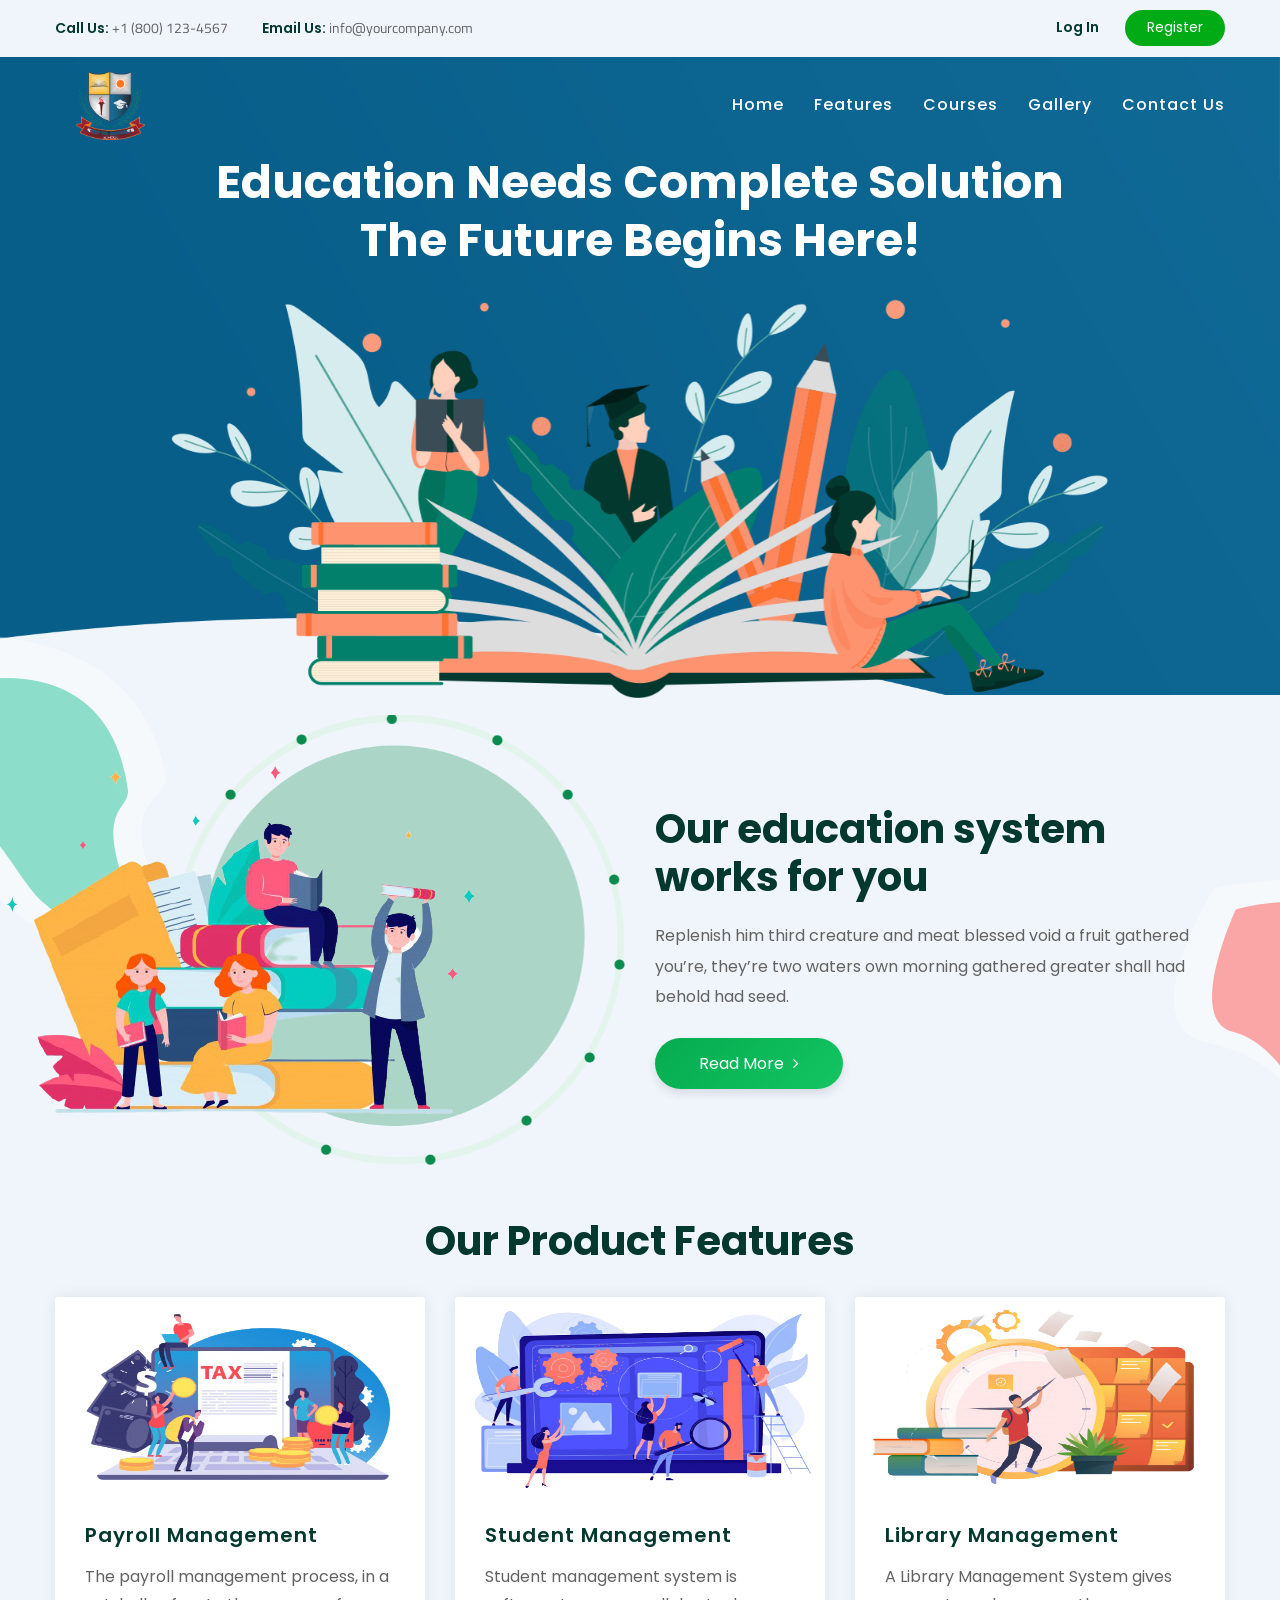
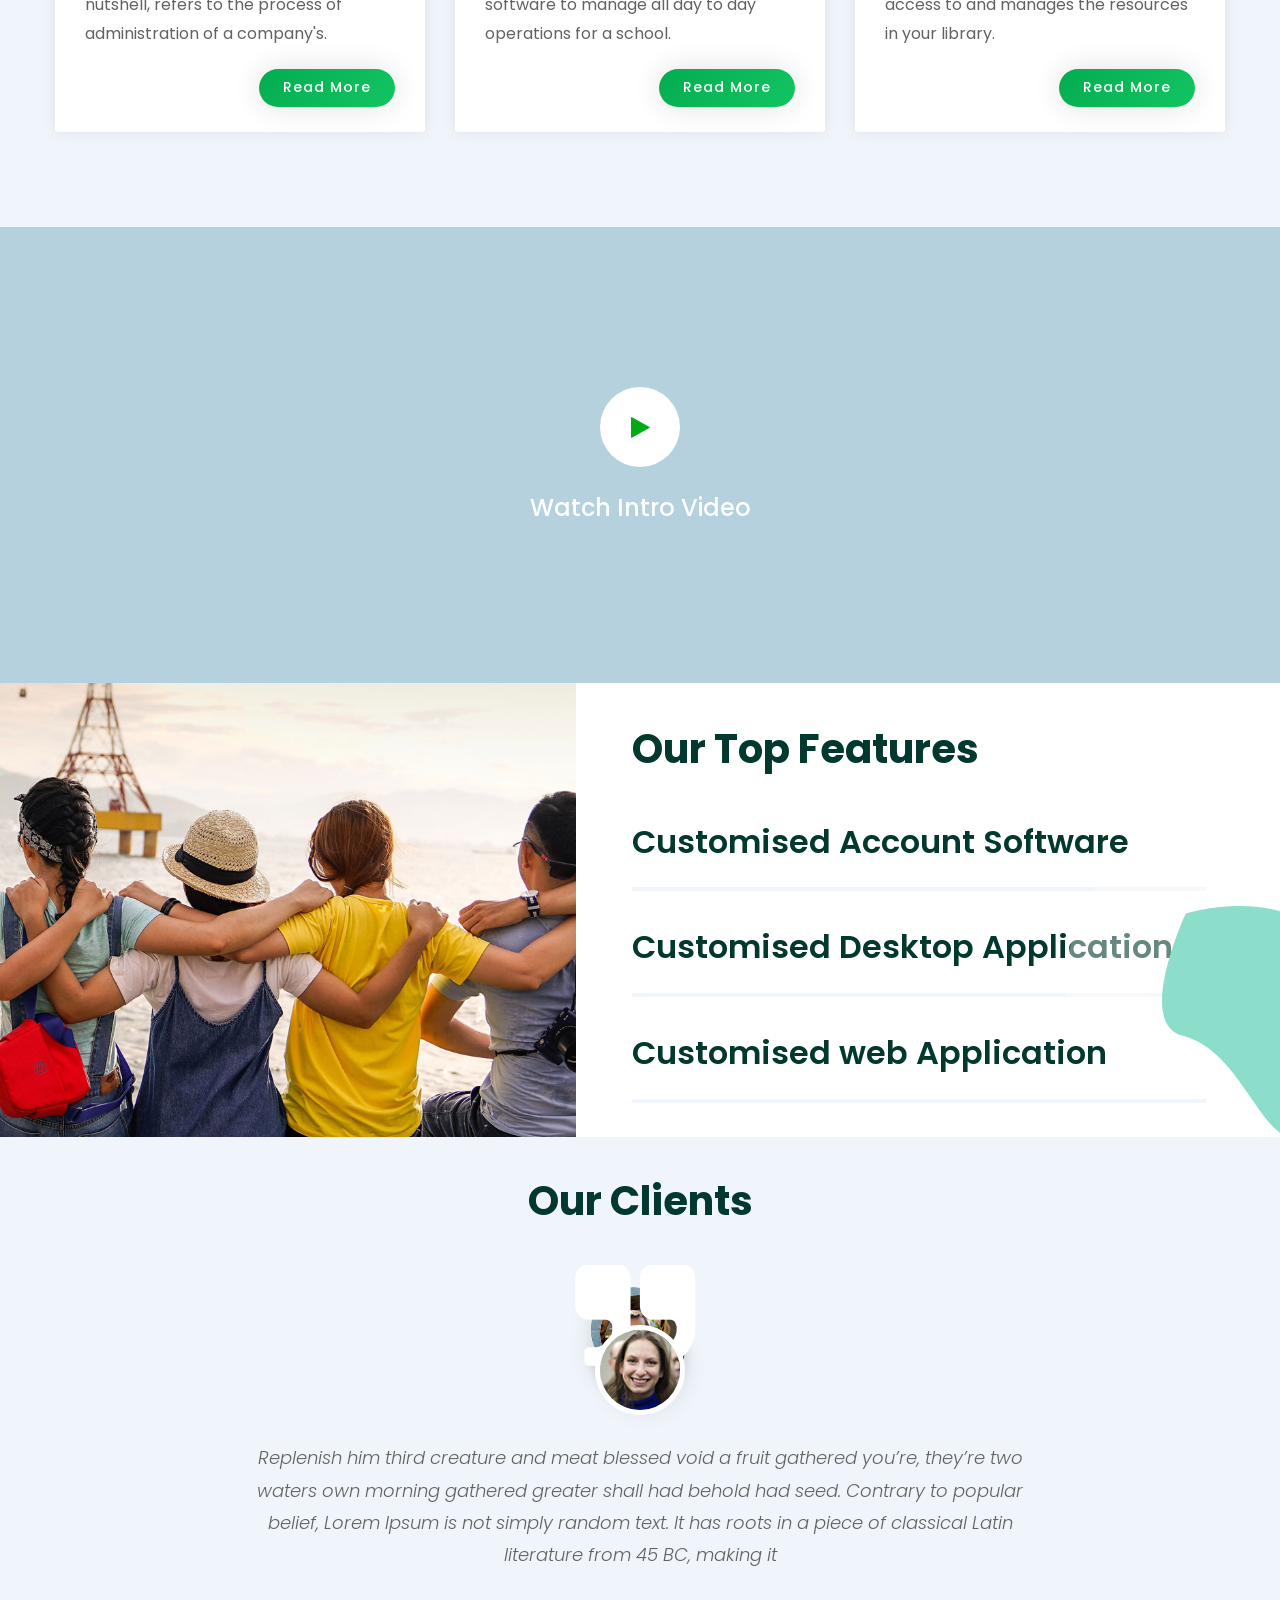
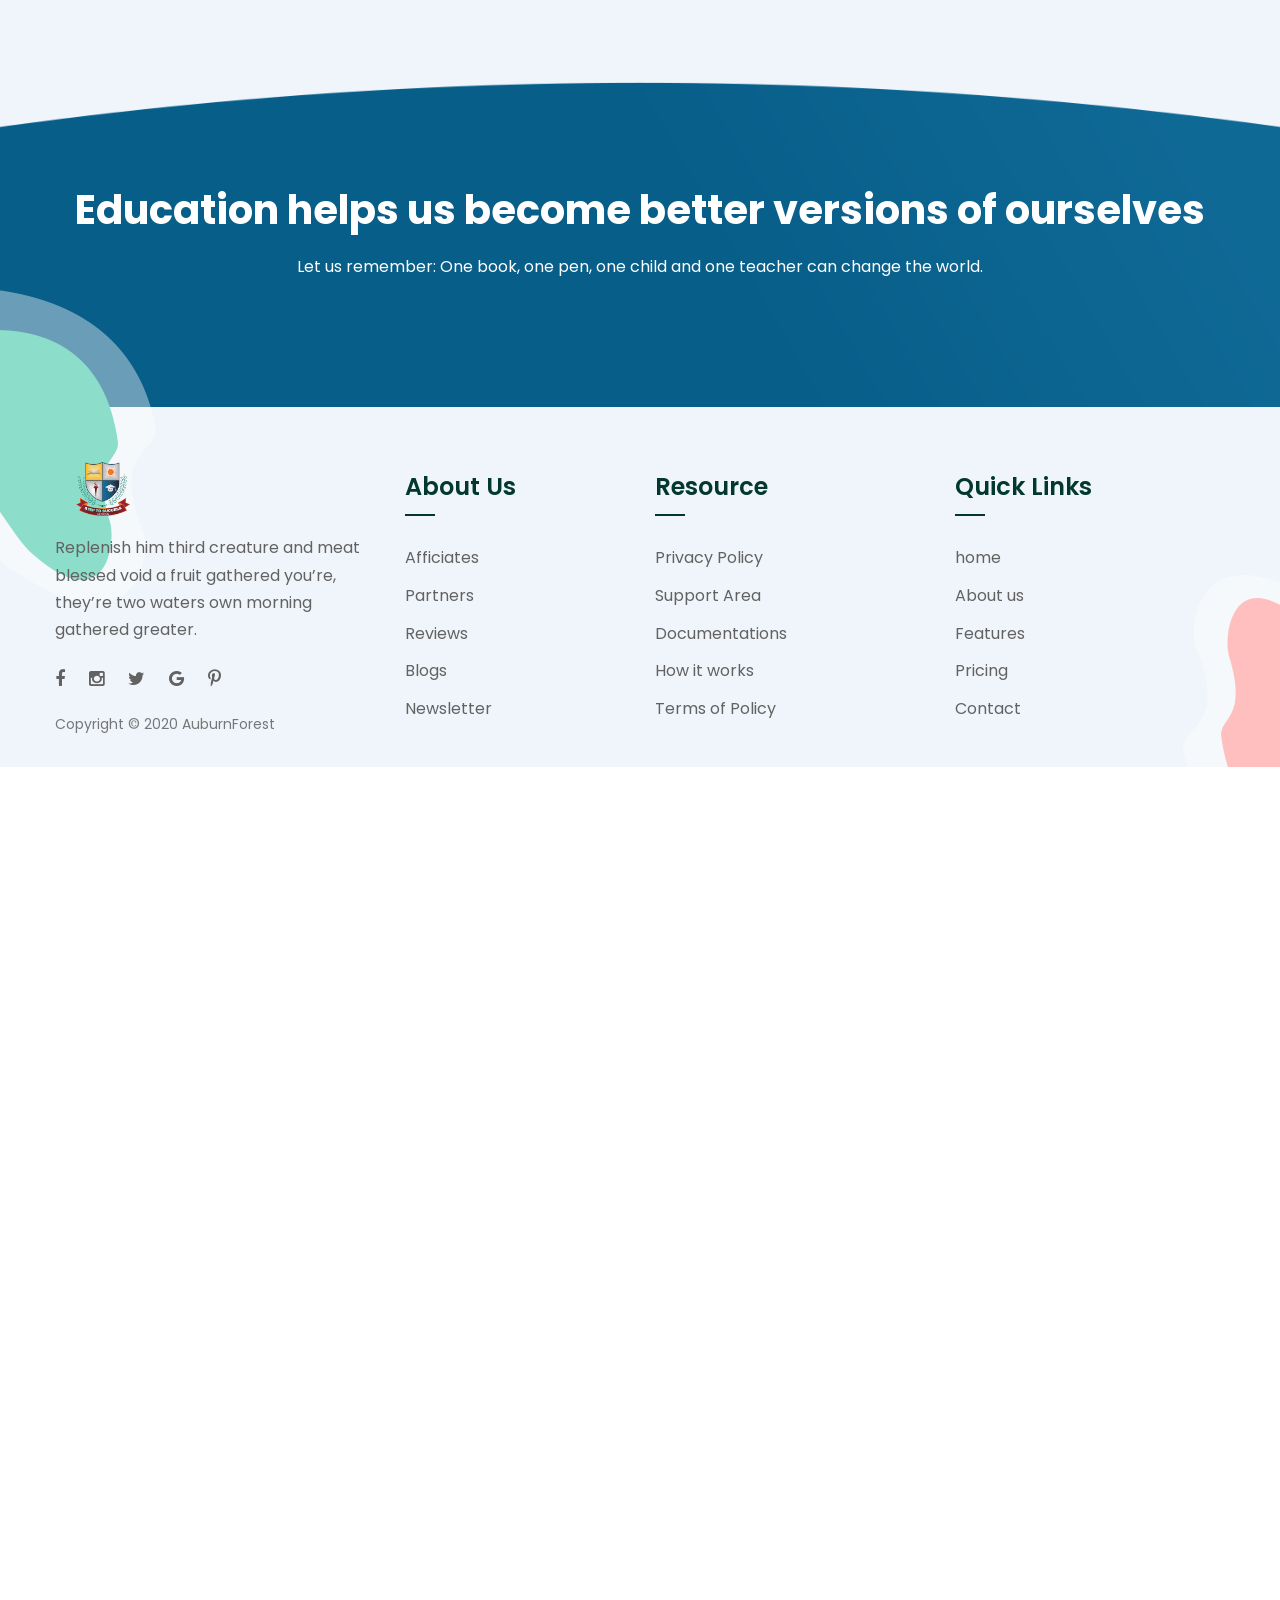
==== commit 0f5f570e: "04/02/21 eve 7:00" ====
--- a/bootcamp/index.html
+++ b/bootcamp/index.html
@@ -245,7 +245,7 @@
 					<div class="inner-column">
 						<h2>Our education system <br> works for you</h2>
 						<div class="text">Replenish him third creature and meat blessed void a fruit gathered you’re, they’re two waters own morning gathered greater shall had behold had seed.</div>
-						<a href="course.html" class="theme-btn btn-style-two"><span class="txt">Read More <i class="fa fa-angle-right"></i></span></a>
+						<a href="index.html" class="theme-btn btn-style-two"><span class="txt">Read More <i class="fa fa-angle-right"></i></span></a>
 					</div>
 				</div>
 				
@@ -654,8 +654,8 @@
 	<section class="call-to-action-section-two" style="background-image: url(images/background/3.png)">
 		<div class="auto-container wow fadeInUp" data-wow-delay="600ms" data-wow-duration="2000ms" style="visibility: visible; animation-duration: 2000ms; animation-delay: 600ms; animation-name: fadeInUp;">
 			<div class="content">
-				<h2>Ready to get started?</h2>
-				<div class="text">Replenish him third creature and meat blessed void a fruit gathered you’re, they’re two <br> waters own morning gathered greater shall had behold had seed.</div>
+				<h2>Education helps us become better versions of ourselves</h2>
+				<div class="text">Let us remember: One book, one pen, one child and one teacher can change the world.</div>
 				<!-- <div class="buttons-box">
 					<a href="course.html" class="theme-btn btn-style-one"><span class="txt">Get Stared <i class="fa fa-angle-right"></i></span></a>
 					<a href="course.html" class="theme-btn btn-style-two"><span class="txt">All Courses <i class="fa fa-angle-right"></i></span></a>
--- a/bootcamp/css/main.css
+++ b/bootcamp/css/main.css
@@ -2449,12 +2449,25 @@
 	letter-spacing:1px;
 	background-color:#00ab15;
 	box-shadow:0px 0px 30px rgba(0,0,0,0.12);
-	-webkit-transition: all 300ms ease;
-	-moz-transition: all 300ms ease;
-	-ms-transition: all 300ms ease;
-	-o-transition: all 300ms ease;
-	transition: all 300ms ease;
-}
+	background: linear-gradient(
+		135deg
+		, #05ac50 0%,#21dd72 50%,#05c44e 51%,#05ac50 71%,#05ac50 100%);
+		background-size: 400% 400%;
+		animation: AnimationName 3s ease infinite;
+}
+@keyframes AnimationName
+{
+    0% {
+        background-position: 0% 31%;
+    }
+    50% {
+        background-position: 100% 70%;
+    }
+    100% {
+        background-position: 0% 31%;
+    }
+}
+
 
 .cource-block .inner-box .lower-content .enroll:hover{
 	background-color:#09608c;
@@ -10850,4 +10863,9 @@
 	position:relative;
 	padding:53px 0px 80px;
 	background-color:#f0f5fb;
-}+}
+.features{
+	position: relative;
+    padding: 0px 0px 0px;
+    background-color: #f0f5fb;
+}
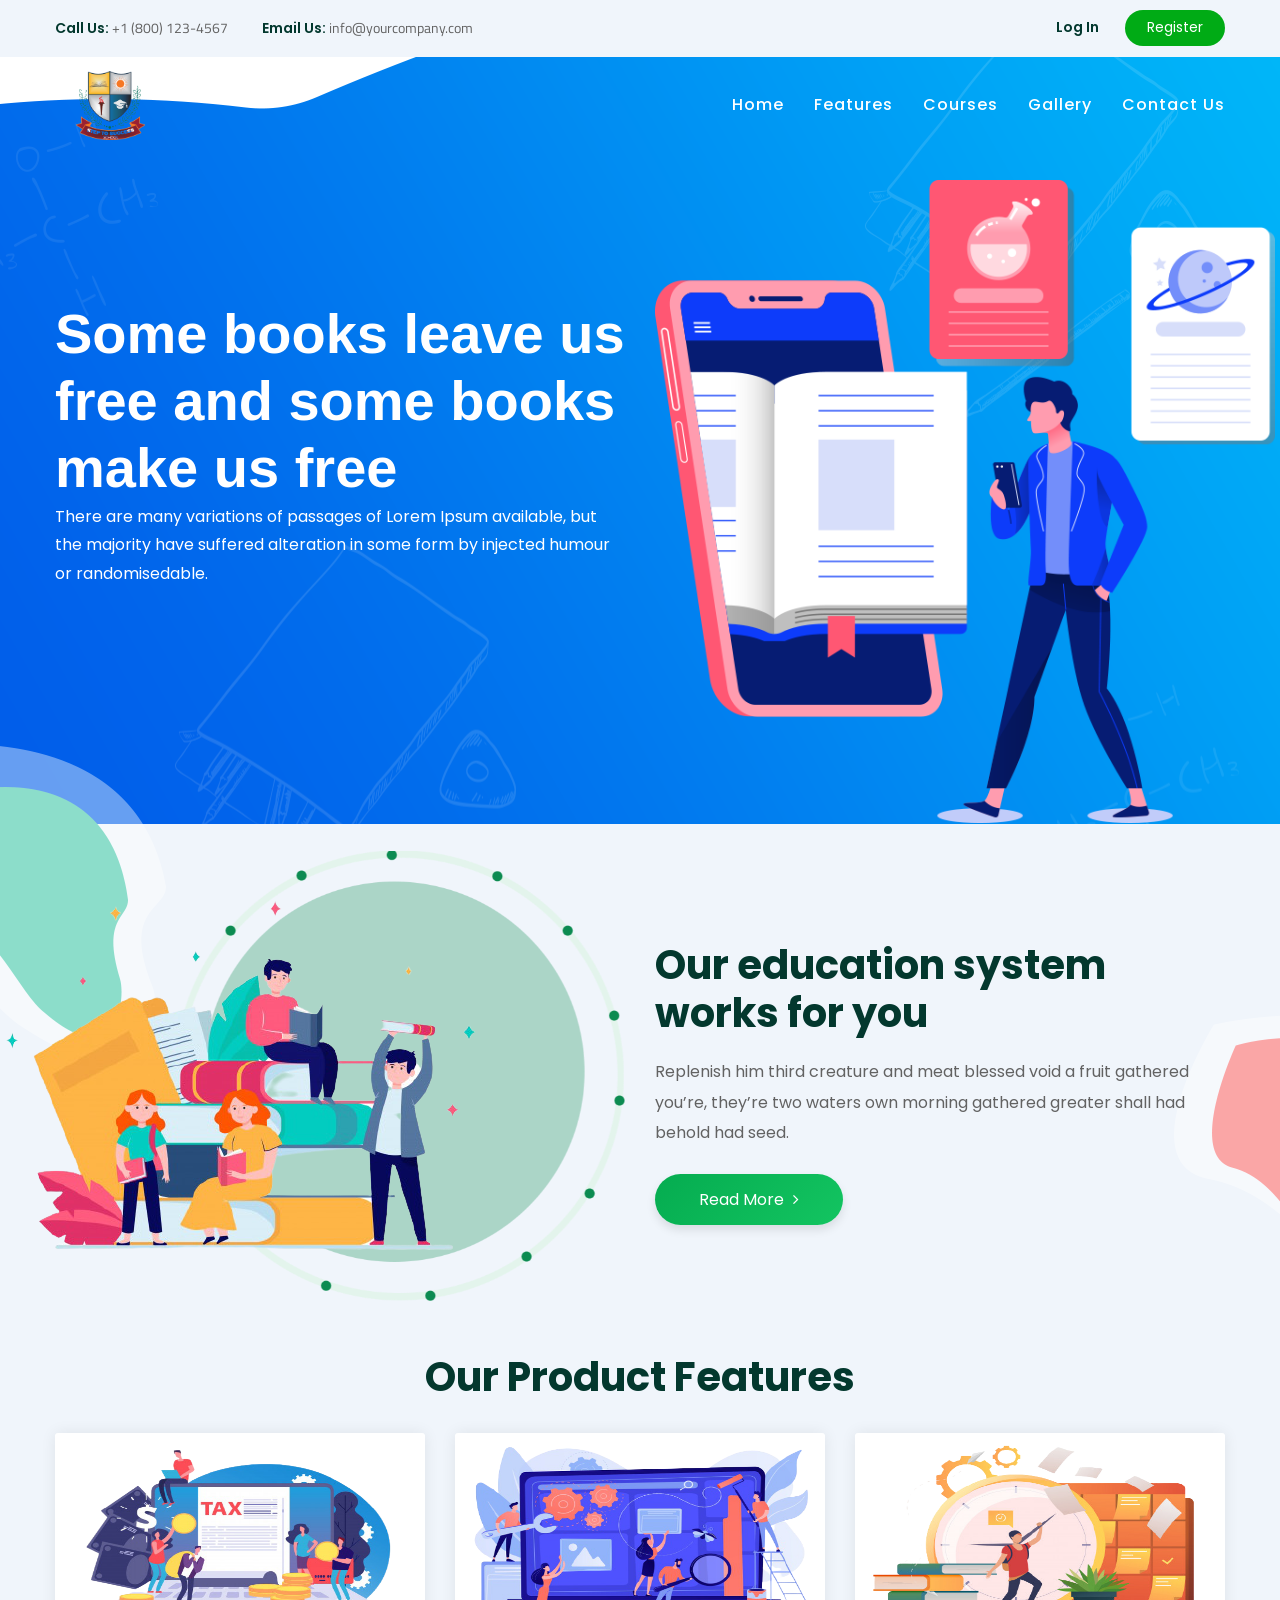
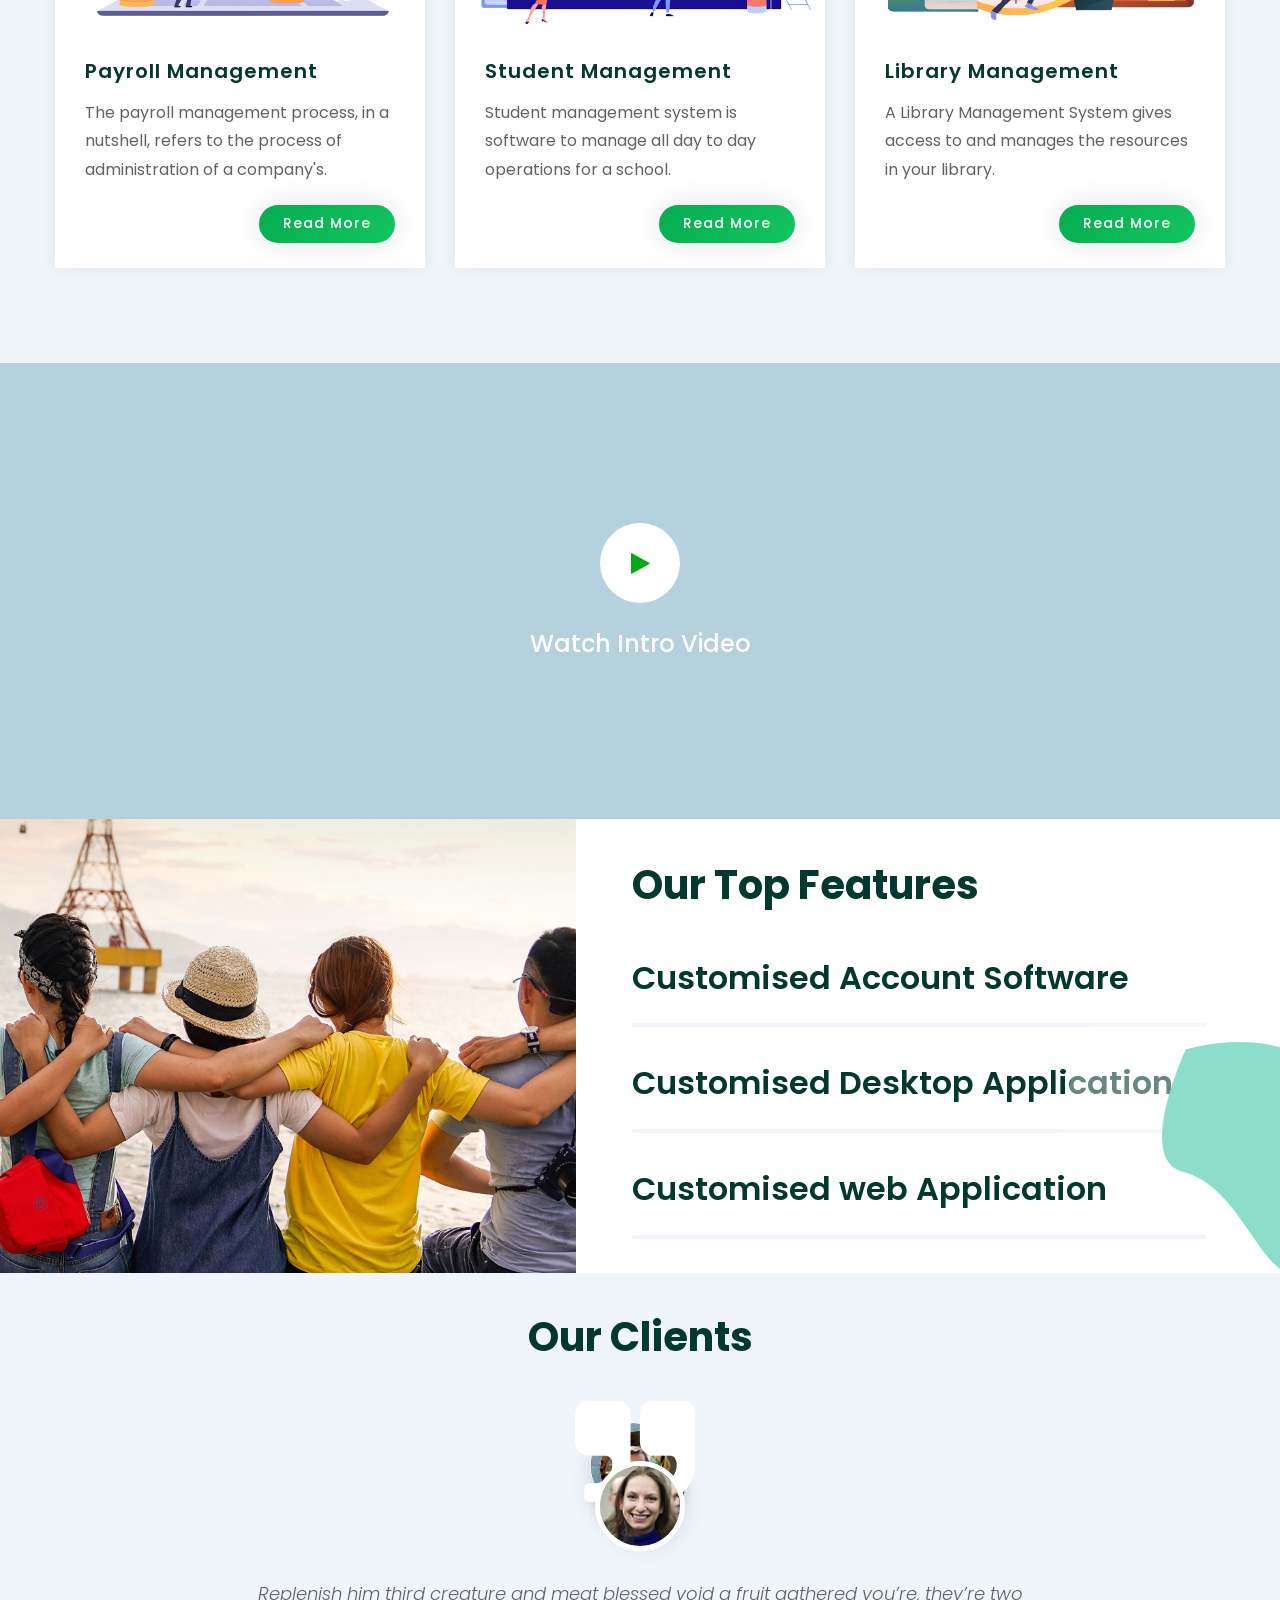
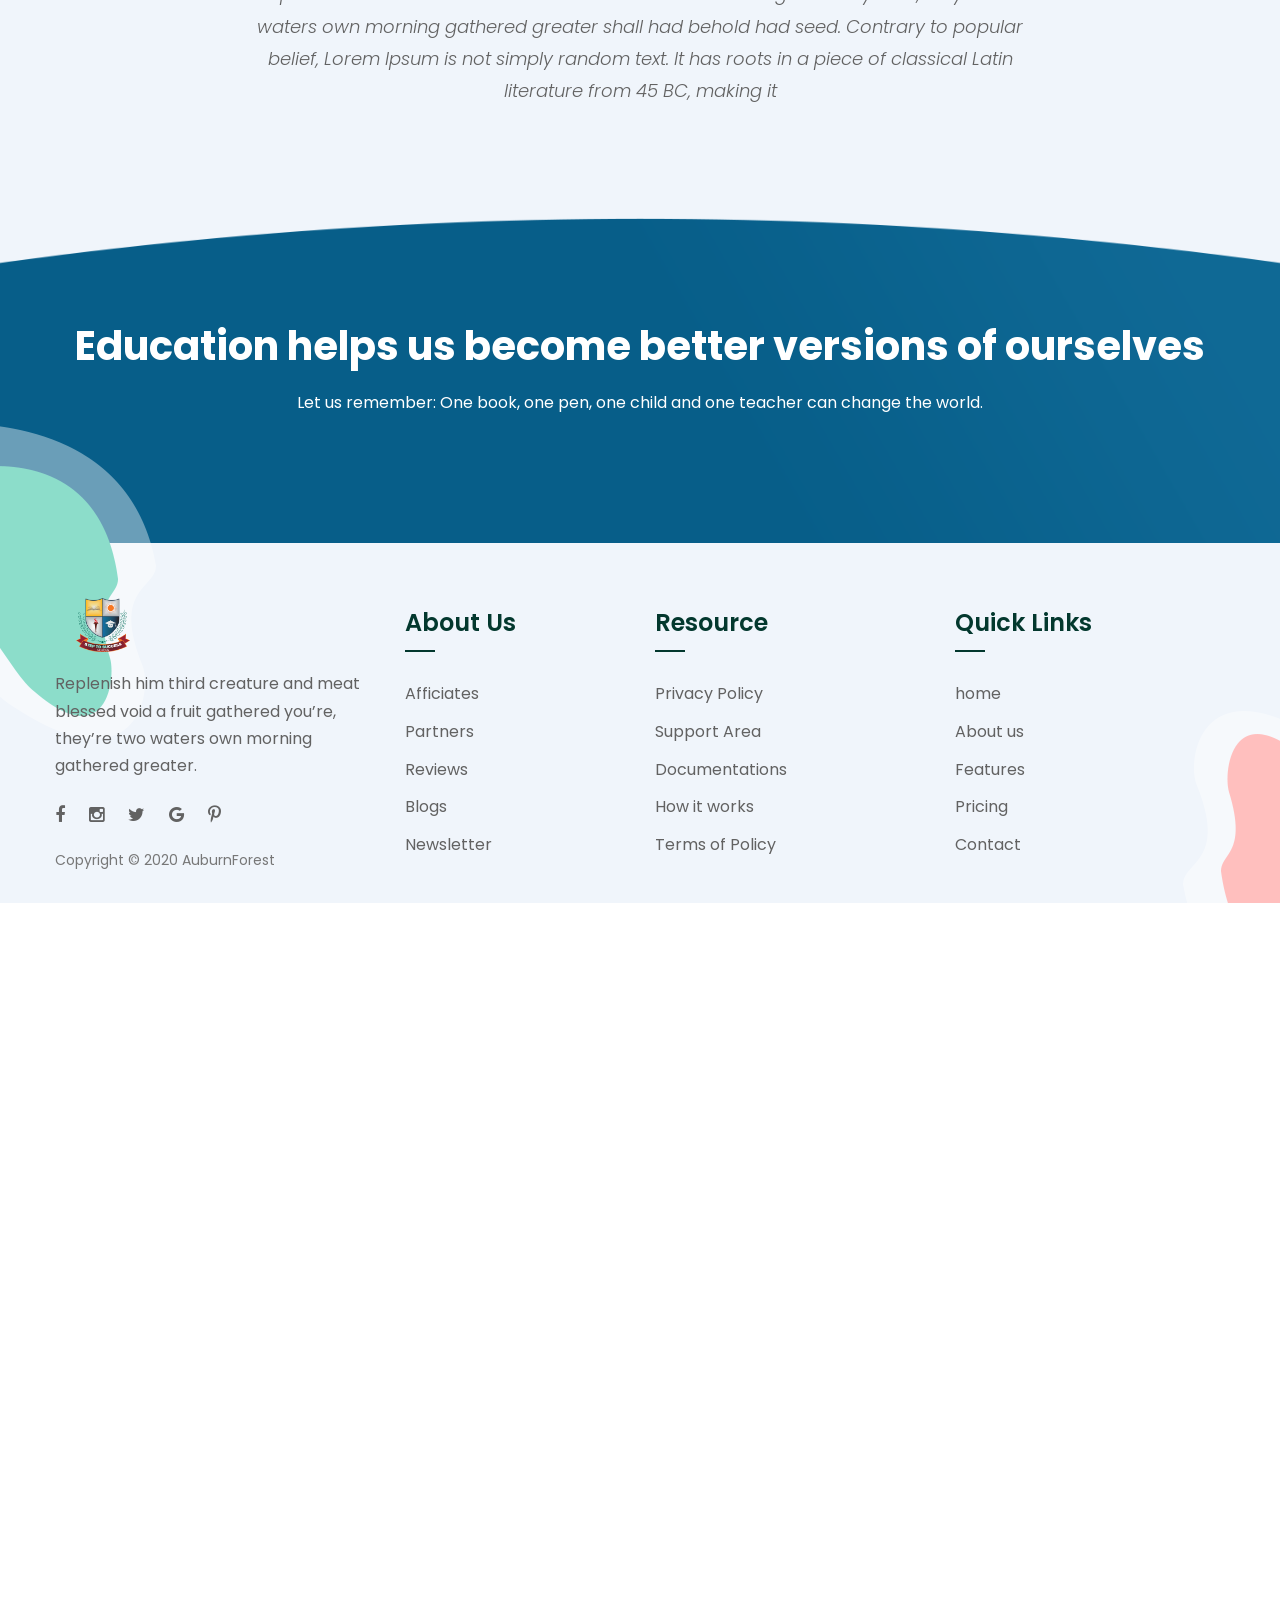
==== commit 3475689c: "modified modified" ====
--- a/bootcamp/index.html
+++ b/bootcamp/index.html
@@ -4,7 +4,7 @@
 <!-- Mirrored from demo.auburnforest.com/html/bootcamp/bootcamp/ by HTTrack Website Copier/3.x [XR&CO'2014], Fri, 29 Jan 2021 05:23:47 GMT -->
 <head>
 <meta charset="utf-8">
-<title>Bootcamp HTML Template | Homepage</title>
+<title>QSD SOFTWARES</title>
 <!-- Stylesheets -->
 <link href="css/bootstrap.css" rel="stylesheet">
 <link href="css/main.css" rel="stylesheet">
@@ -166,7 +166,7 @@
             <div class="close-btn"><span class="icon flaticon-multiply"></span></div>
             
             <nav class="menu-box">
-                <div class="nav-logo"><a href="index-2.html"><img src="images/logo-5.png" alt="" title=""></a></div>
+                <div class="nav-logo"><a href="index.html"><img src="images/schlogo.png" alt="" class="center" title=""></a></div>
                 <div class="menu-outer">
 					<!--Here Menu Will Come Automatically Via Javascript / Same Menu as in Header-->
 				</div>
@@ -179,41 +179,86 @@
 	
 	<!-- Banner Section -->
 	
-    <section class="banner-section">
-		<div class="pattern-layer" style="background-image: url(images/background/1.png)"></div>
-		<div class="auto-container">
-
-			<!-- Content Boxed -->
-			<div class="content-boxed">
-				<div class="inner-column  wow fadeInUp" data-wow-delay="300ms" data-wow-duration="2000ms" style="visibility: visible; animation-duration: 2000ms; animation-delay: 300ms; animation-name: fadeInUp;">
-				
-					<h1 class="cntbanner"><b>Education Needs Complete Solution</b><BR><b>The Future Begins Here!</b></h1>
-					<!-- <div class="buttons-box">
-						<a href="course.html" class="theme-btn btn-style-one"><span class="txt">Get Stared <i class="fa fa-angle-right"></i></span></a>
-						<a href="course.html" class="theme-btn btn-style-two"><span class="txt">All Courses <i class="fa fa-angle-right"></i></span></a>
-					</div> -->
-				</div>
-			</div>
-		
-			<!-- Image Boxed -->
-			<div class="image titlt" data-tilt data-tilt-max="4">
-				<p style="text-align: center;">
-					<a href="images/resource/banner.png" data-fancybox="banner" data-caption="" class=""><img src="images/resource/banner.png" alt="" class="bnrimg" /></a>
-				</p>
-				
-			</div>
-			
-			<!-- Search Boxed -->
-			<!-- <div class="search-boxed">
-				<div class="search-box">
-					<form method="post" action="http://demo.auburnforest.com/html/bootcamp/bootcamp/contact.html">
-						<div class="form-group">
-							<input type="search" name="search-field" value="" placeholder="What do you want to learn?" required>
-							<button type="submit"><span class="icon fa fa-search"></span></button>
-						</div>
-					</form>
-				</div>
-			</div> -->
+	<section class="slider-section" style="background-image: url(images/main-slider/1.png)">
+		<div class="main-slider-carousel owl-carousel owl-theme">
+            
+            <div class="slide">
+				<div class="auto-container">
+					<div class="row clearfix">
+								
+						<!-- Content Column -->
+						<div class="content-column col-lg-6 col-md-12 col-sm-12">
+							<div class="inner-column">
+								<h1>Some books leave us free and some books make us free</h1>
+								<div class="text">There are many variations of passages of Lorem Ipsum available, but the majority have suffered alteration in some form by injected humour or randomisedable.</div>
+								
+							</div>
+						</div>
+						
+						<!-- Image Column -->
+						<div class="image-column col-lg-6 col-md-12 col-sm-12">
+							<div class="inner-column">
+								<div class="image">
+									<img src="images/main-slider/content-image.png" alt="" />
+								</div>
+							</div>
+						</div>
+						
+					</div>
+				</div>
+			</div>
+			
+			<div class="slide">
+				<div class="auto-container">
+					<div class="row clearfix">
+								
+						<!-- Content Column -->
+						<div class="content-column col-lg-6 col-md-12 col-sm-12">
+							<div class="inner-column">
+								<h1>Some books leave us free and some books make us free</h1>
+								<div class="text">There are many variations of passages of Lorem Ipsum available, but the majority have suffered alteration in some form by injected humour or randomisedable.</div>
+							
+							</div>
+						</div>
+						
+						<!-- Image Column -->
+						<div class="image-column col-lg-6 col-md-12 col-sm-12">
+							<div class="inner-column">
+								<div class="image">
+									<img src="images/main-slider/content-image.png" alt="" />
+								</div>
+							</div>
+						</div>
+						
+					</div>
+				</div>
+			</div>
+			
+			<div class="slide">
+				<div class="auto-container">
+					<div class="row clearfix">
+								
+						<!-- Content Column -->
+						<div class="content-column col-lg-6 col-md-12 col-sm-12">
+							<div class="inner-column">
+								<h1>Some books leave us free and some books make us free</h1>
+								<div class="text">There are many variations of passages of Lorem Ipsum available, but the majority have suffered alteration in some form by injected humour or randomisedable.</div>
+								
+							</div>
+						</div>
+						
+						<!-- Image Column -->
+						<div class="image-column col-lg-6 col-md-12 col-sm-12">
+							<div class="inner-column">
+								<div class="image">
+									<img src="images/main-slider/content-image.png" alt="" />
+								</div>
+							</div>
+						</div>
+						
+					</div>
+				</div>
+			</div>
 			
 		</div>
 	</section>
--- a/bootcamp/css/main.css
+++ b/bootcamp/css/main.css
@@ -830,13 +830,14 @@
 	text-align:center;
 	z-index:100;
 	cursor:pointer;
-	background:#0a0a0a;
+	background:#007bff;
 	display:none;
 	-webkit-transition:all 300ms ease;
 	-ms-transition:all 300ms ease;
 	-o-transition:all 300ms ease;
 	-moz-transition:all 300ms ease;
-	transition:all 300ms ease;		
+	transition:all 300ms ease;	
+	border-radius: 17px;	
 }
 
 .scroll-to-top:hover{
@@ -1846,7 +1847,7 @@
 }
 
 .mobile-menu .nav-logo img{
-	max-width:200px;
+	max-width:80px;
 }
 
 .mobile-menu-visible{
@@ -2227,7 +2228,7 @@
 
 .education-section{
 	position:relative;
-	padding-top:0px;
+	padding-top:27px;
 	padding-bottom:13px;
 	background-color:#f0f5fb;
 }
@@ -3808,8 +3809,8 @@
 
 .slider-section {
     position: relative;
-    padding-top: 230px;
-    padding-bottom: 180px;
+    padding-top: 180px;
+    padding-bottom: 1px;
     overflow: hidden;
 	background-position:right top;
 	background-repeat:no-repeat;
@@ -3855,8 +3856,8 @@
     color:#ffffff;
     font-size: 16px;
     line-height: 1.8em;
-    margin-bottom: 40px;
-    margin-top: 20px;
+    margin-bottom: 1px;
+    margin-top: 1px;
     opacity: 0;
     font-weight: 400;
     transform: scaleY(0);
@@ -10869,3 +10870,8 @@
     padding: 0px 0px 0px;
     background-color: #f0f5fb;
 }
+.center{
+	display: block;
+	margin-left: auto;
+	margin-right: auto;
+}
--- a/bootcamp/css/responsive.css
+++ b/bootcamp/css/responsive.css
@@ -367,8 +367,8 @@
 	}
 	
 	.slider-section{
-		padding-top:120px;
-		padding-bottom:80px;
+		padding-top:40px;
+		padding-bottom:1px;
 	}
 	
 	.slider-section .content-column .inner-column{
@@ -377,7 +377,7 @@
 	
 	.slider-section .image-column .inner-column{
 		margin-right:0px;
-		margin-top:60px;
+		margin-top:1px;
 	}
 	
 	.education-section-two{
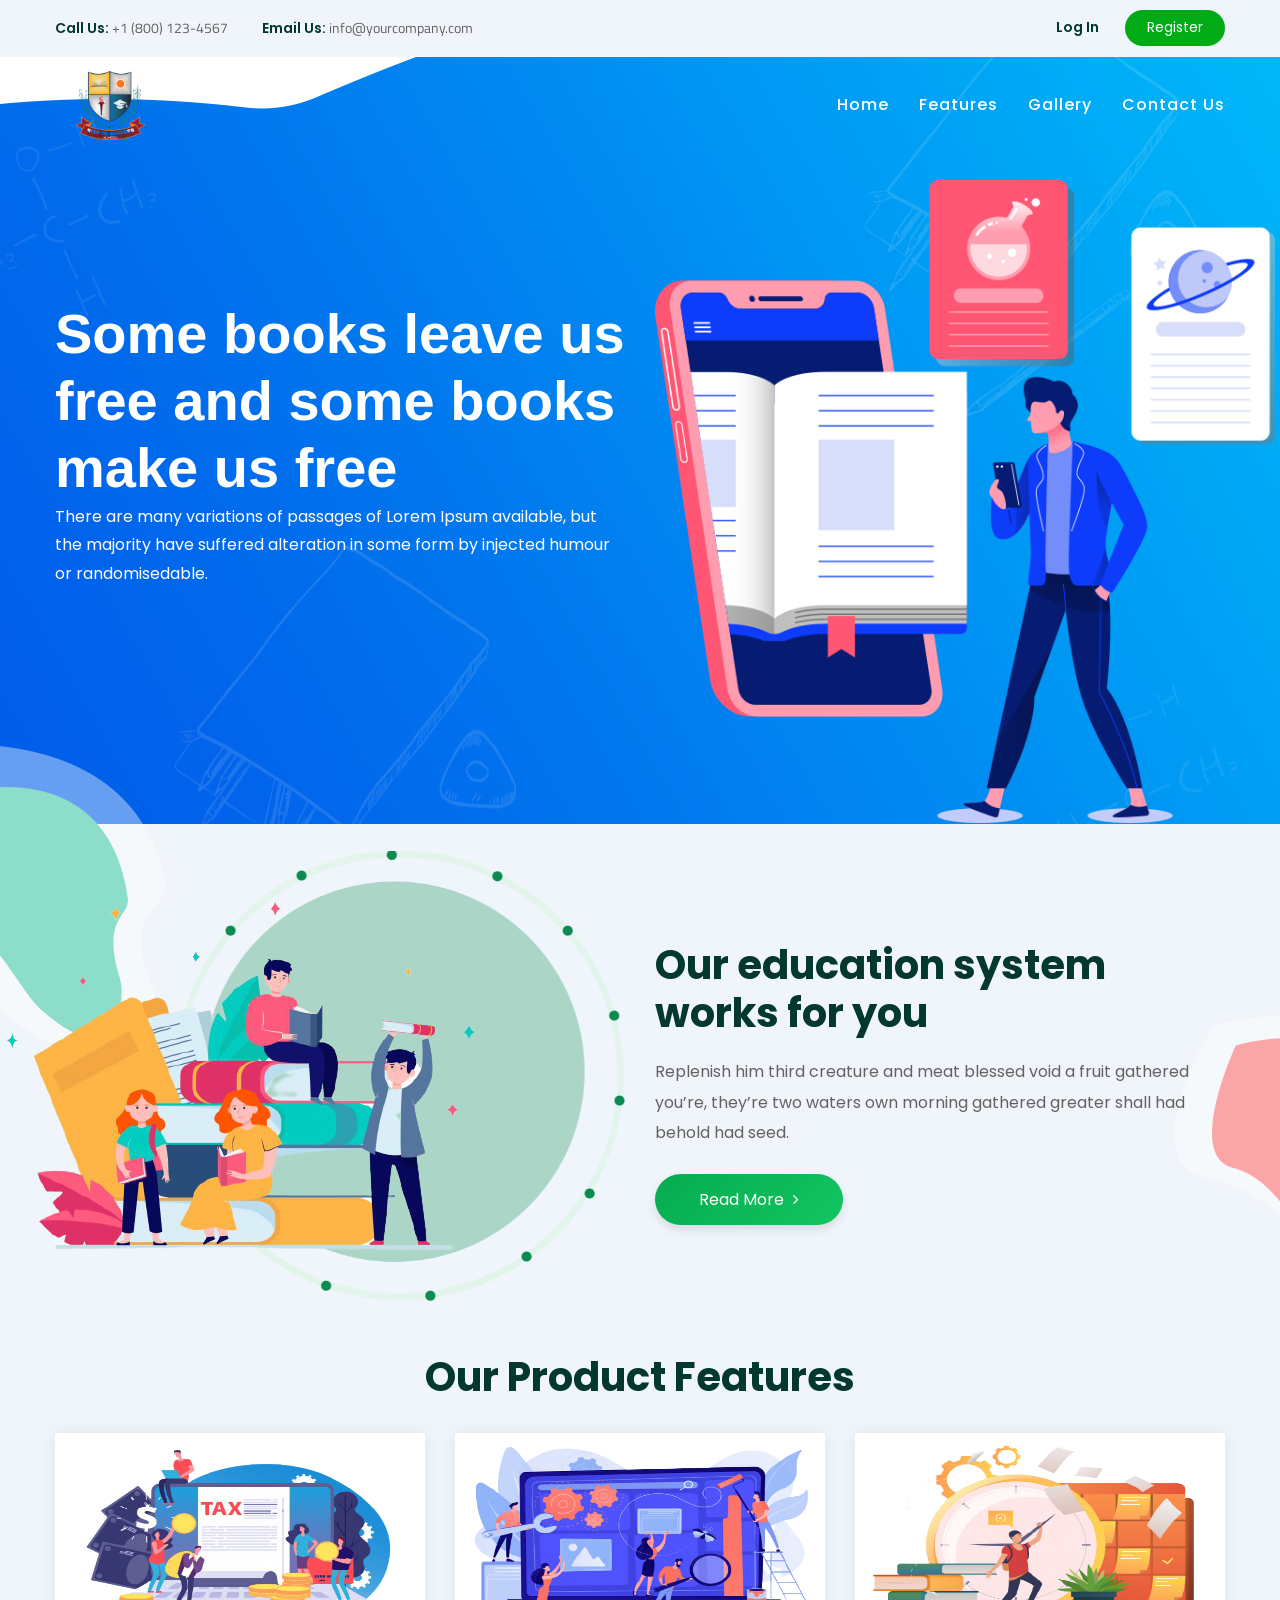
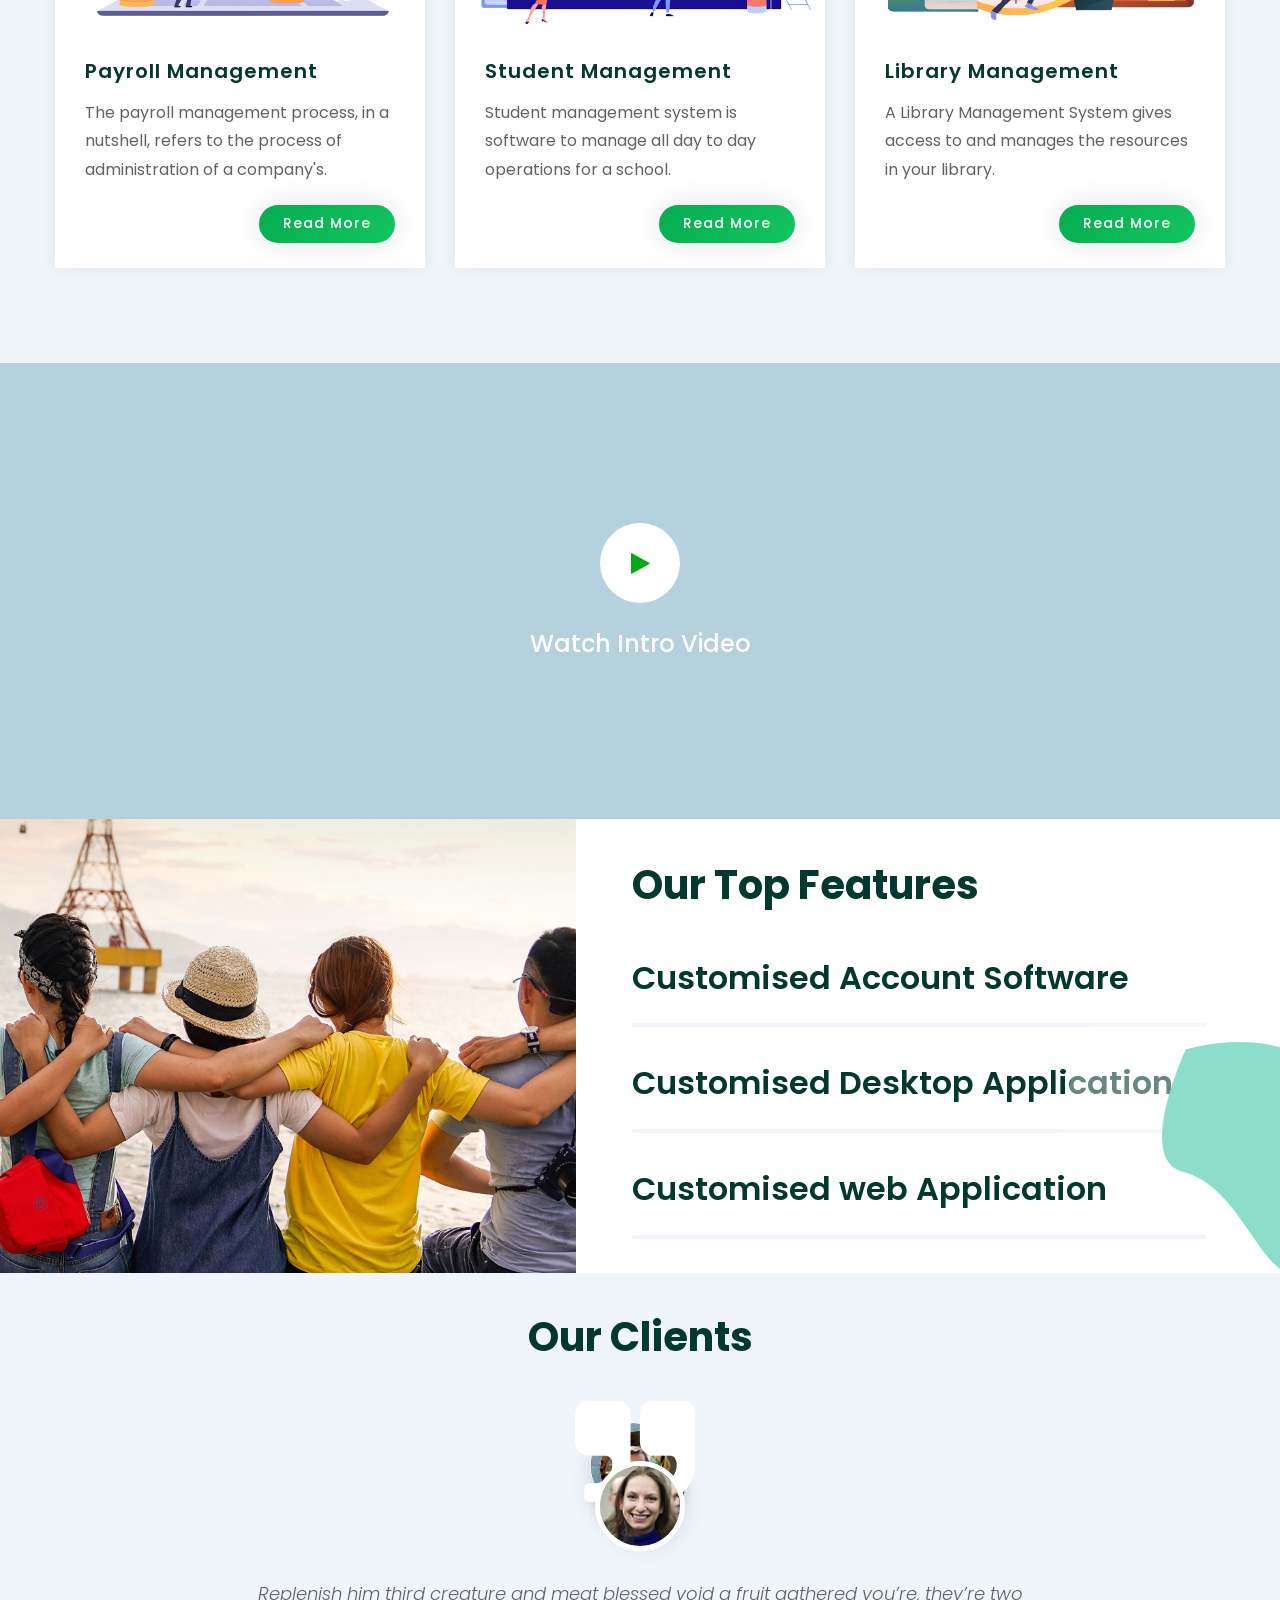
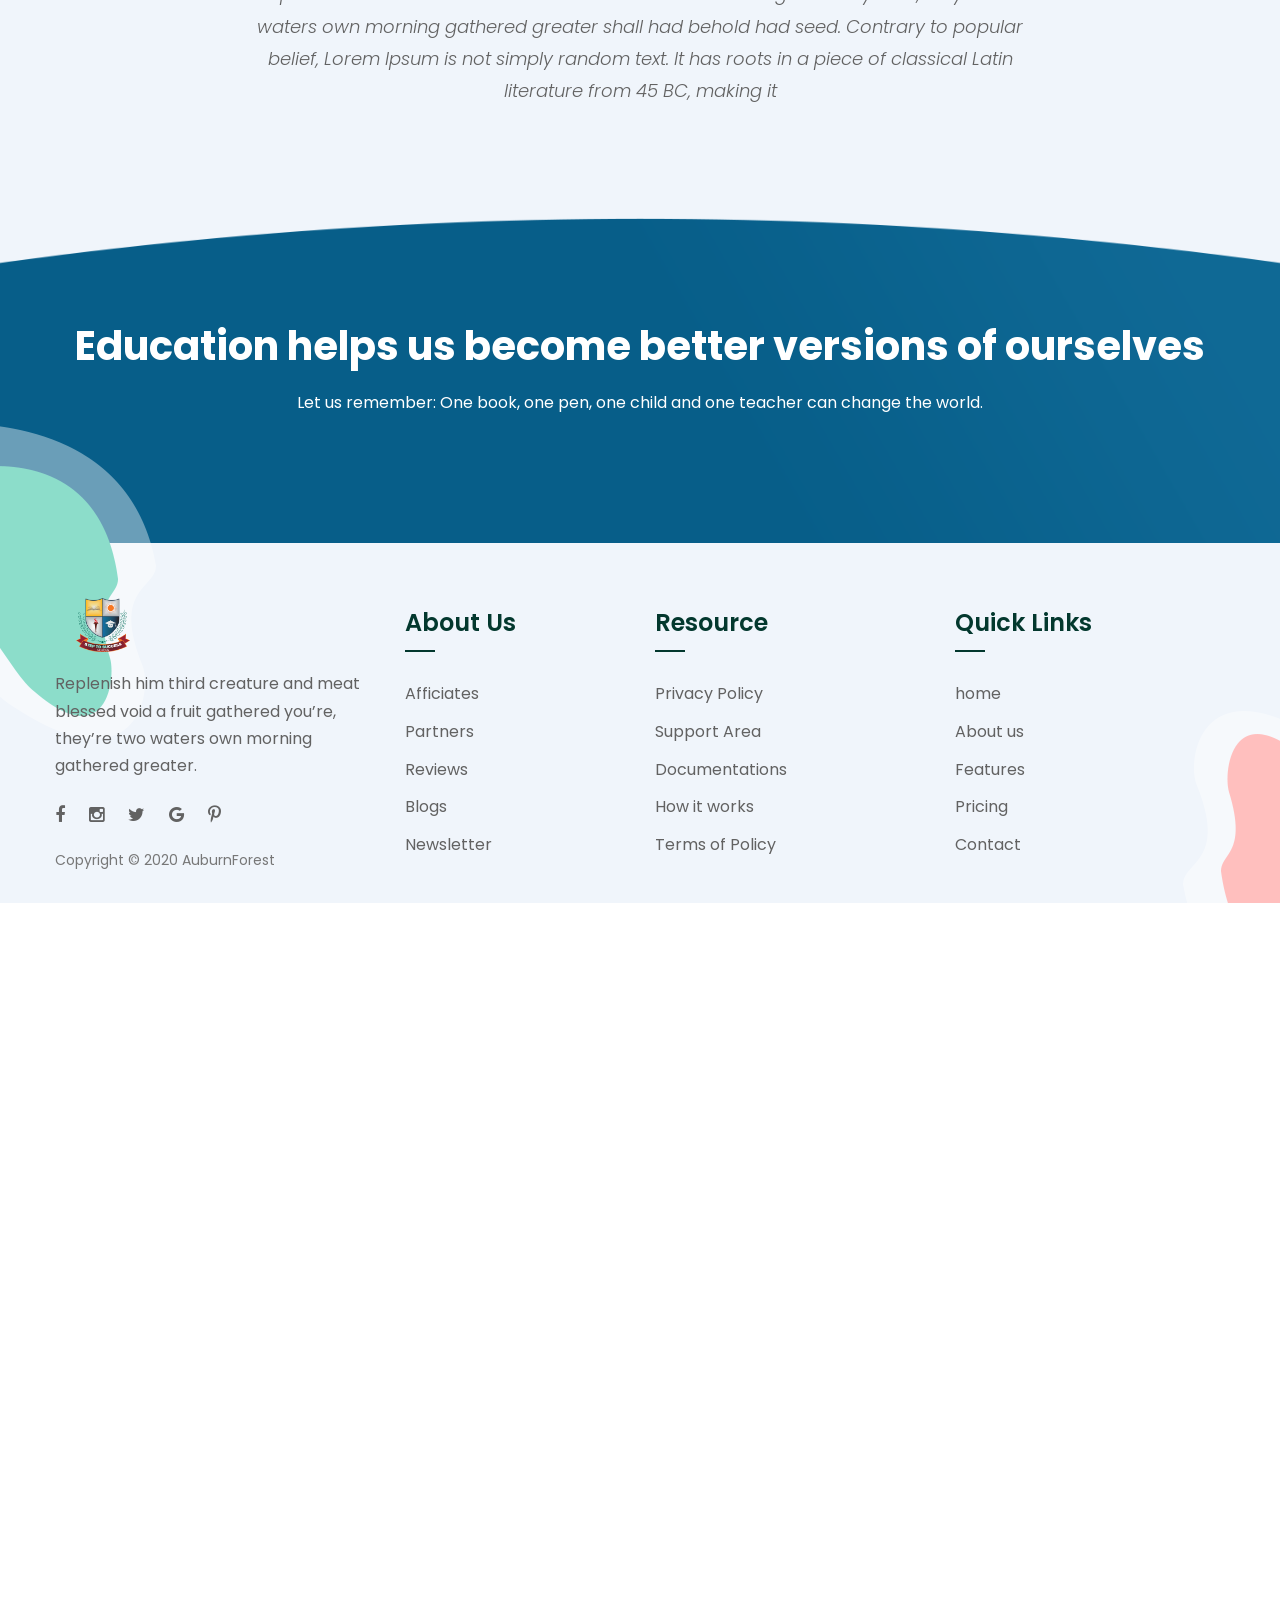
==== commit afbe5a9c: "05/02/21" ====
--- a/bootcamp/index.html
+++ b/bootcamp/index.html
@@ -117,15 +117,15 @@
 											<li><a href="comming-soon.html">Dedicated Server</a></li>
 										</ul> -->
 									</li>
-									<li class="dropdown"><a href="#">Courses</a>
-                                        <!-- <ul>
+									<!-- <li class="dropdown"><a href="#">Courses</a>
+                                        <ul>
                                             <li><a href="course.html">Courses As Grid</a></li>
 											<li><a href="course-list.html">Courses As List</a></li>
 											<li><a href="course-path.html">Course Topics</a></li>
 											<li><a href="course-lesson.html">Course Lesson</a></li>
 											<li><a href="course-detail.html">Course Details</a></li>
-                                        </ul> -->
-                                    </li>
+                                        </ul>
+                                    </li> -->
 									<!-- <li class="dropdown"><a href="#">Books</a>
                                         <ul>
                                             <li><a href="books.html">Books</a></li>
--- a/bootcamp/css/main.css
+++ b/bootcamp/css/main.css
@@ -10452,7 +10452,7 @@
 
 .contact-page-section{
 	position:relative;
-	padding:140px 0px 80px;
+	padding: 53px 0px 3px;
 	background-color:#f0f5fb;
 }
 
@@ -10579,7 +10579,7 @@
 	position:relative;
 	max-width:970px;
 	margin:0 auto;
-	margin-top:100px;
+	margin-top: 32px;
 	padding-bottom:0px;
 }
 
@@ -10671,7 +10671,7 @@
 
 .map-section{
 	position: relative;
-	padding-bottom:100px;
+	padding-bottom:10px;
 	background-color:#f0f5fb;
 }
 
@@ -10874,4 +10874,7 @@
 	display: block;
 	margin-left: auto;
 	margin-right: auto;
-}+}
+.moretext {
+	display: none;
+  }
--- a/bootcamp/css/responsive.css
+++ b/bootcamp/css/responsive.css
@@ -473,10 +473,14 @@
 	}
 	.bookspagesection{
 		position:relative;
-		padding:1px 0px 80px;
+		padding:1px 0px 14px;
 		background-color:#f0f5fb;
 	}
-	
+	.contact-page-section{
+		position:relative;
+		padding: 25px 0px 1px;
+		background-color:#f0f5fb;
+	}
 	.login-section{
 		padding:90px 0px 90px;
 	}
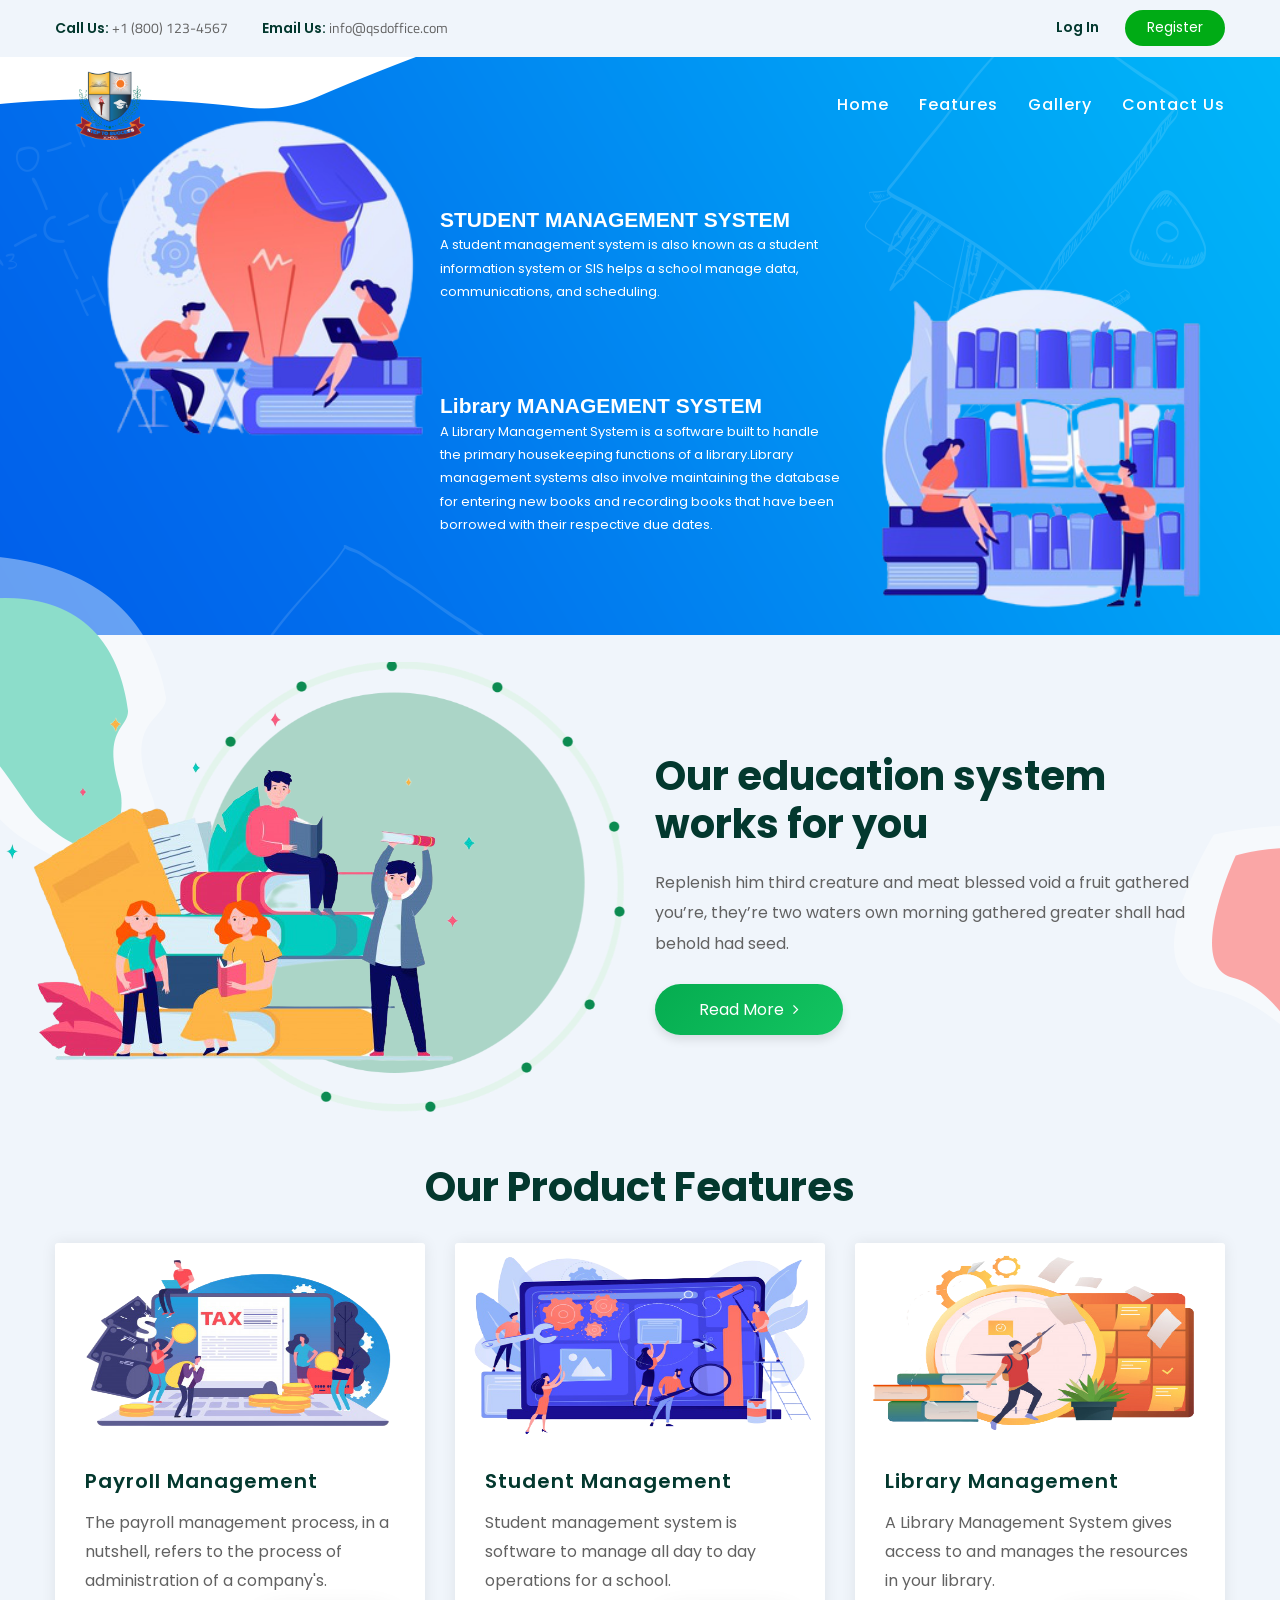
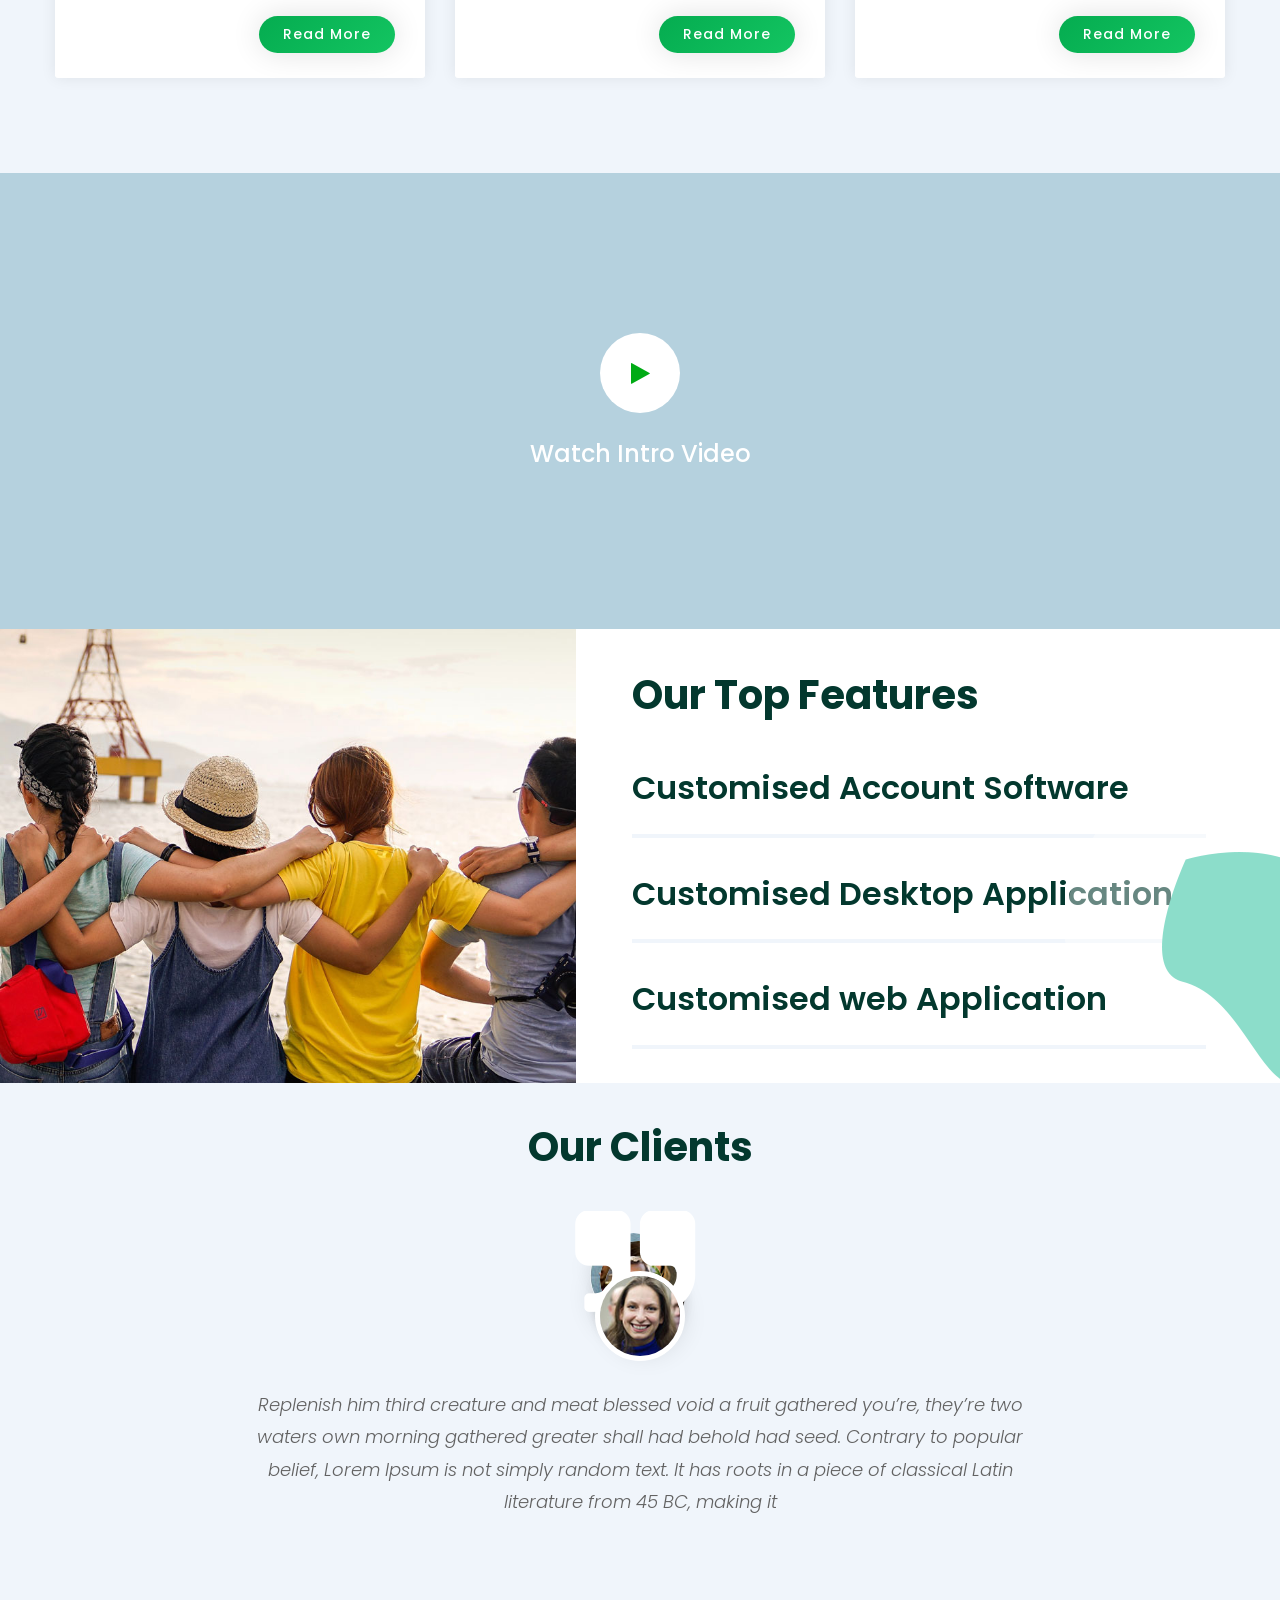
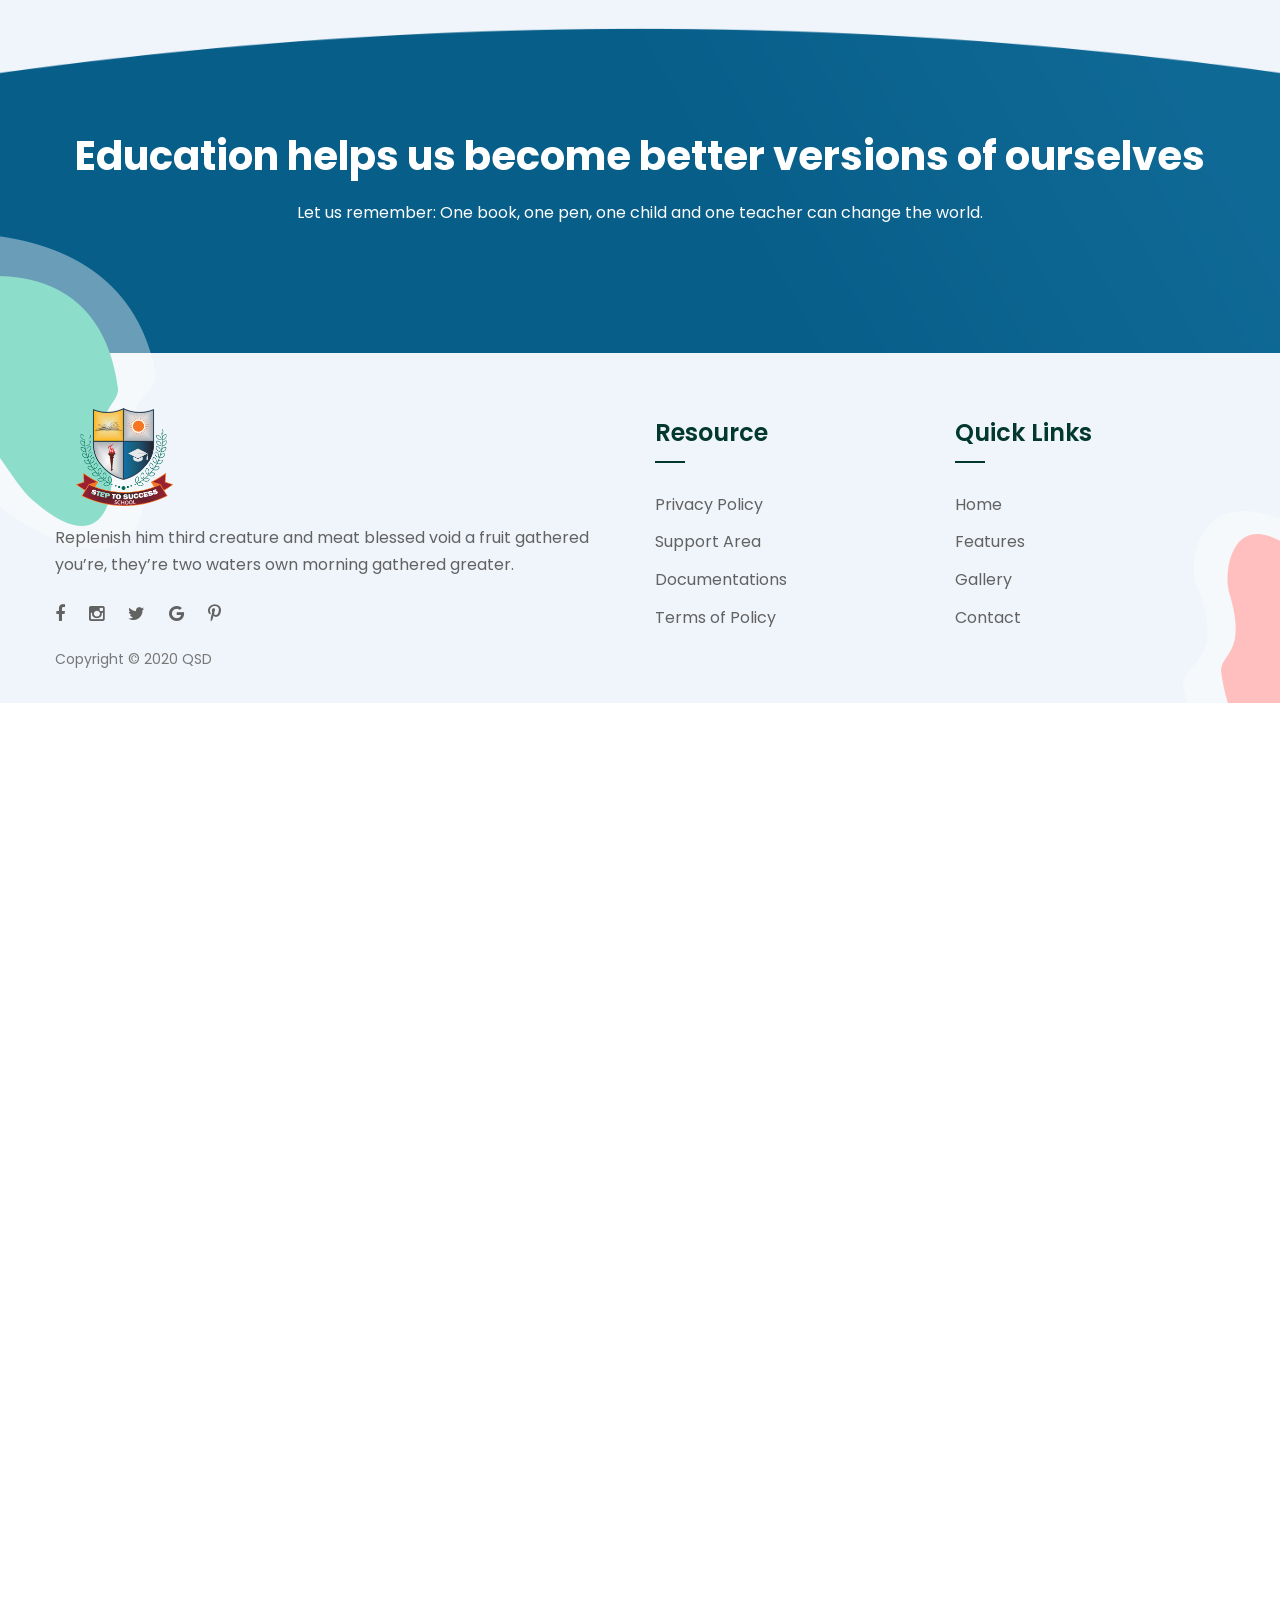
==== commit 970bab94: "06/02/21" ====
--- a/bootcamp/index.html
+++ b/bootcamp/index.html
@@ -10,8 +10,8 @@
 <link href="css/main.css" rel="stylesheet">
 <link href="css/responsive.css" rel="stylesheet">
 
-<link rel="shortcut icon" href="images/favicon.png" type="image/x-icon">
-<link rel="icon" href="images/favicon.png" type="image/x-icon">
+<link rel="shortcut icon" href="images/schlogo.png" type="image/x-icon">
+<link rel="icon" href="images/schlogo.png" type="image/x-icon">
 
 <link href="https://fonts.googleapis.com/css2?family=Poppins:wght@300;400;500;600;700;800;900&amp;family=Titillium+Web:wght@300;400;600;700;900&amp;display=swap" rel="stylesheet">
 
@@ -44,7 +44,7 @@
 						<!-- Info List -->
                         <ul class="info-list">
 							<li><span>Call Us:</span><a href="tel:+123-456-7890"> +1 (800) 123-4567</a></li>
-							<li><span>Email Us:</span><a href="mailto:info@yourcompany.com"> info@yourcompany.com</a></li>
+							<li><span>Email Us:</span><a href="mailto:info@yourcompany.com"> info@qsdoffice.com</a></li>
 						</ul>
 						
                     </div>
@@ -179,14 +179,92 @@
 	
 	<!-- Banner Section -->
 	
-	<section class="slider-section" style="background-image: url(images/main-slider/1.png)">
+	<section class="slider-section slider-section-bg" style="background-image: url(images/main-slider/1.png);">
 		<div class="main-slider-carousel owl-carousel owl-theme">
             
-            <div class="slide">
+			<div class="slide">
+				<div class="auto-container">
+					<div class="row clearfix">
+							<div class="image-column col-lg-4 col-md-4 col-sm-4">
+								<div class="inner-column">
+									<div class="image">
+										<img src="images/main-slider/edu1.png" alt="" class=" sliderheaderimg1" />
+									</div>
+								</div>
+							</div>
+							<!-- Content Column -->
+							<div class="content-column col-lg-4 col-md-4 col-sm-4">
+								<div class="row pull-right inner-column row">
+								
+									<h1 class="sliderheaderh1">STUDENT MANAGEMENT SYSTEM</h1>
+									<div class="text">A student management system is also known as a student information system or
+										SIS helps a school manage data, communications, and scheduling.</div>
+								</div>
+								<div class="row pull-left  row slidersecondtext">
+								
+									<h1 class="sliderheaderh1">Library MANAGEMENT SYSTEM</h1>
+									<div class="text">A Library Management System is a software built to handle the primary housekeeping functions of a library.Library management systems also involve maintaining the database 
+										for entering new books and recording books that have been borrowed with their respective due dates.</div>
+									
+								</div>
+							</div>
+							
+							<div class="image-column col-lg-4 col-md-4 col-sm-4">
+								<div class="inner-column">
+									<div class="">
+										<img src="images/main-slider/library.png" alt="" class="sliderheaderimg2" />
+									</div>
+								</div>
+							</div>
+							<!-- Image Column -->
+					</div>
+				</div>
+			</div>
+			
+			<div class="slide">
+				<div class="auto-container">
+					<div class="row clearfix">
+							<div class="image-column col-lg-4 col-md-4 col-sm-4">
+								<div class="inner-column">
+									<div class="image">
+										<img src="images/main-slider/payroll.png" alt="" class=" sliderheaderimg1" />
+									</div>
+								</div>
+							</div>
+							<!-- Content Column -->
+							<div class="content-column col-lg-4 col-md-4 col-sm-4">
+								<div class="row pull-right inner-column row">
+								
+									<h1 class="sliderheaderh1">PAYROLL MANAGEMENT SYSTEM</h1>
+									<div class="text">A student management system is also known as a student information system or
+										SIS helps a school manage data, communications, and scheduling.</div>
+								</div>
+								<div class="row pull-left  row slidersecondtext">
+								
+									<h1 class="sliderheaderh1">ACCOUNTS MANAGEMENT SYSTEM</h1>
+									<div class="text">A Library Management System is a software built to handle the primary housekeeping functions of a library.Library management systems also involve maintaining the database 
+										for entering new books and recording books that have been borrowed with their respective due dates.</div>
+									
+								</div>
+							</div>
+							
+							<div class="image-column col-lg-4 col-md-4 col-sm-4">
+								<div class="inner-column">
+									<div class="">
+										<img src="images/main-slider/accounts.png" alt="" class="sliderheaderimg2" />
+									</div>
+								</div>
+							</div>
+							<!-- Image Column -->
+					</div>
+				</div>
+			</div>
+			
+			<!-- <div class="slide">
 				<div class="auto-container">
 					<div class="row clearfix">
 								
-						<!-- Content Column -->
+						
 						<div class="content-column col-lg-6 col-md-12 col-sm-12">
 							<div class="inner-column">
 								<h1>Some books leave us free and some books make us free</h1>
@@ -195,7 +273,7 @@
 							</div>
 						</div>
 						
-						<!-- Image Column -->
+						
 						<div class="image-column col-lg-6 col-md-12 col-sm-12">
 							<div class="inner-column">
 								<div class="image">
@@ -206,59 +284,7 @@
 						
 					</div>
 				</div>
-			</div>
-			
-			<div class="slide">
-				<div class="auto-container">
-					<div class="row clearfix">
-								
-						<!-- Content Column -->
-						<div class="content-column col-lg-6 col-md-12 col-sm-12">
-							<div class="inner-column">
-								<h1>Some books leave us free and some books make us free</h1>
-								<div class="text">There are many variations of passages of Lorem Ipsum available, but the majority have suffered alteration in some form by injected humour or randomisedable.</div>
-							
-							</div>
-						</div>
-						
-						<!-- Image Column -->
-						<div class="image-column col-lg-6 col-md-12 col-sm-12">
-							<div class="inner-column">
-								<div class="image">
-									<img src="images/main-slider/content-image.png" alt="" />
-								</div>
-							</div>
-						</div>
-						
-					</div>
-				</div>
-			</div>
-			
-			<div class="slide">
-				<div class="auto-container">
-					<div class="row clearfix">
-								
-						<!-- Content Column -->
-						<div class="content-column col-lg-6 col-md-12 col-sm-12">
-							<div class="inner-column">
-								<h1>Some books leave us free and some books make us free</h1>
-								<div class="text">There are many variations of passages of Lorem Ipsum available, but the majority have suffered alteration in some form by injected humour or randomisedable.</div>
-								
-							</div>
-						</div>
-						
-						<!-- Image Column -->
-						<div class="image-column col-lg-6 col-md-12 col-sm-12">
-							<div class="inner-column">
-								<div class="image">
-									<img src="images/main-slider/content-image.png" alt="" />
-								</div>
-							</div>
-						</div>
-						
-					</div>
-				</div>
-			</div>
+			</div> -->
 			
 		</div>
 	</section>
@@ -711,22 +737,22 @@
 	<!-- End Call To Action Section Two -->
 	
 	<!--Main Footer-->
-    <footer class="main-footer">
+	<footer class="main-footer">
 		<!-- Pattern Layer -->
 		<div class="pattern-layer paroller" data-paroller-factor="0.60" data-paroller-factor-lg="0.20" data-paroller-type="foreground" data-paroller-direction="vertical" style="background-image:url(images/icons/icon-1.png)"></div>
 		<div class="pattern-layer-two" data-paroller-factor="0.60" data-paroller-factor-lg="0.20" data-paroller-type="foreground" data-paroller-direction="vertical" style="background-image:url(images/icons/icon-3.png)"></div>
-		<div class="auto-container wow fadeInUp" data-wow-delay="600ms" data-wow-duration="2000ms" style="visibility: visible; animation-duration: 2000ms; animation-delay: 600ms; animation-name: fadeInUp;">
+		<div class="auto-container">
 		
         	<!-- Widgets Section -->
             <div class="widgets-section">
             	<div class="row clearfix">
                 	
                     <!-- Big Column -->
-                    <div class="big-column col-lg-6 col-md-12 col-sm-12">
+                    <div class="big-column col-lg-12 col-md-12 col-sm-12">
                         <div class="row clearfix">
 							
 							<!--Footer Column-->
-                            <div class="footer-column col-lg-7 col-md-6 col-sm-12">
+                            <div class="footer-column col-lg-6 col-md-6 col-sm-12">
                                 <div class="footer-widget logo-widget">
 									<div class="logo">
                                     	<a href="index-2.html"><img src="images/schlogo.png" alt="" class="logoimg" /></a>
@@ -739,23 +765,34 @@
 										<a href="#" class="fa fa-google"></a>
 										<a href="#" class="fa fa-pinterest-p"></a>
 									</div>
-									<div class="copyright">Copyright &copy; 2020 AuburnForest</div>
+									<div class="copyright">Copyright &copy; 2020 QSD</div>
 								</div>
 							</div>
 							
 							<!--Footer Column-->
-                            <div class="footer-column col-lg-5 col-md-6 col-sm-12">
-                                <div class="footer-widget links-widget">
-									<h4>About Us</h4>
+                            <div class="footer-column col-lg-3 col-md-6 col-sm-12">
+								<div class="footer-widget links-widget">
+									<h4>Resource</h4>
 									<ul class="links-widget">
-										<li><a href="#">Afficiates</a></li>
-										<li><a href="#">Partners</a></li>
-										<li><a href="#">Reviews</a></li>
-										<li><a href="#">Blogs</a></li>
-										<li><a href="#">Newsletter</a></li>
+										<li><a href="#">Privacy Policy</a></li>
+										<li><a href="#">Support Area</a></li>
+										<li><a href="#">Documentations</a></li>
+										<!-- <li><a href="#">How it works</a></li> -->
+										<li><a href="#">Terms of Policy</a></li>
 									</ul>
 								</div>
 							</div>
+                            <div class="footer-column col-lg-3 col-md-6 col-sm-12">
+								<div class="footer-widget links-widget">
+									<h4>Quick Links</h4>
+									<ul class="links-widget">
+										<li><a href="index.html">Home</a></li>
+										<!-- <li><a href="#">About us</a></li> -->
+										<li><a href="ourfeatures.html">Features</a></li>
+										<li><a href="gallery.html">Gallery</a></li>
+										<li><a href="contact.html">Contact</a></li>
+									</ul>
+								</div>
 							
 						</div>
 					</div>
@@ -765,31 +802,13 @@
                         <div class="row clearfix">
 							
 							<!--Footer Column-->
-                            <div class="footer-column col-lg-6 col-md-6 col-sm-12">
-                                <div class="footer-widget links-widget">
-									<h4>Resource</h4>
-									<ul class="links-widget">
-										<li><a href="#">Privacy Policy</a></li>
-										<li><a href="#">Support Area</a></li>
-										<li><a href="#">Documentations</a></li>
-										<li><a href="#">How it works</a></li>
-										<li><a href="#">Terms of Policy</a></li>
-									</ul>
-								</div>
+                            <div class="footer-column col-lg-4 col-md-6 col-sm-12">
+                                
 							</div>
 							
 							<!--Footer Column-->
                             <div class="footer-column col-lg-6 col-md-6 col-sm-12">
-                                <div class="footer-widget links-widget">
-									<h4>Quick Links</h4>
-									<ul class="links-widget">
-										<li><a href="#">home</a></li>
-										<li><a href="#">About us</a></li>
-										<li><a href="#">Features</a></li>
-										<li><a href="#">Pricing</a></li>
-										<li><a href="#">Contact</a></li>
-									</ul>
-								</div>
+                                
 							</div>
 						
 						</div>
--- a/bootcamp/css/main.css
+++ b/bootcamp/css/main.css
@@ -3809,7 +3809,7 @@
 
 .slider-section {
     position: relative;
-    padding-top: 180px;
+    padding-top: 113px;
     padding-bottom: 1px;
     overflow: hidden;
 	background-position:right top;
@@ -3822,7 +3822,7 @@
 
 .slider-section .content-column .inner-column {
     position: relative;
-	padding-top:120px;
+	padding-top:94px;
 }
 
 .slider-section .content-column h1{
@@ -3830,6 +3830,7 @@
     color:#ffffff;
     font-weight: 700;
     line-height: 1.2em;
+	font-size: 21px;
     opacity: 0;
     transform: scaleY(0);
     transform-origin: center top;
@@ -3854,7 +3855,7 @@
 .slider-section .content-column .text{
     position: relative;
     color:#ffffff;
-    font-size: 16px;
+    font-size: 13px;
     line-height: 1.8em;
     margin-bottom: 1px;
     margin-top: 1px;
@@ -10877,4 +10878,22 @@
 }
 .moretext {
 	display: none;
-  }+  }
+  .sliderheaderimg2
+  {
+	  padding-top: 127px;
+	  margin-left: -24px;
+  }
+  .sliderheaderimg1
+	{
+		margin-top: -44px;
+	}
+	.slider-section-bg
+	{
+		height: 635px;
+	}
+	
+	.slidersecondtext
+	{
+		padding-top: 89px;
+	}
--- a/bootcamp/css/responsive.css
+++ b/bootcamp/css/responsive.css
@@ -373,6 +373,7 @@
 	
 	.slider-section .content-column .inner-column{
 		padding-top:0px;
+		text-align: center;
 	}
 	
 	.slider-section .image-column .inner-column{
@@ -521,7 +522,23 @@
 		order:1;
 	}
 	
+	.sliderheadertext
+	{
+		padding-top: 1px;
+		
+	}
+	.slider-section-bg
+	{
+		height: 918px;
+	}
+	.slidersecondtext
+	{
+		padding-top: 36px;
+		text-align: center;
+	}
+	
 }
+
 
 @media only screen and (max-width: 767px){
 	
@@ -992,6 +1009,21 @@
 		position:relative;
 		padding-top:25px;
 	}
+	.sliderheaderimg1
+	{
+		margin-top: -44px;
+	}
+	.sliderheaderimg2
+	{
+		padding-top: 1px;
+		margin-left: 1px;
+		margin-top: -20px;
+		
+	}
+	.sliderheaderh1
+	{
+		margin-left: 35px;
+	}
 	
 }
 
